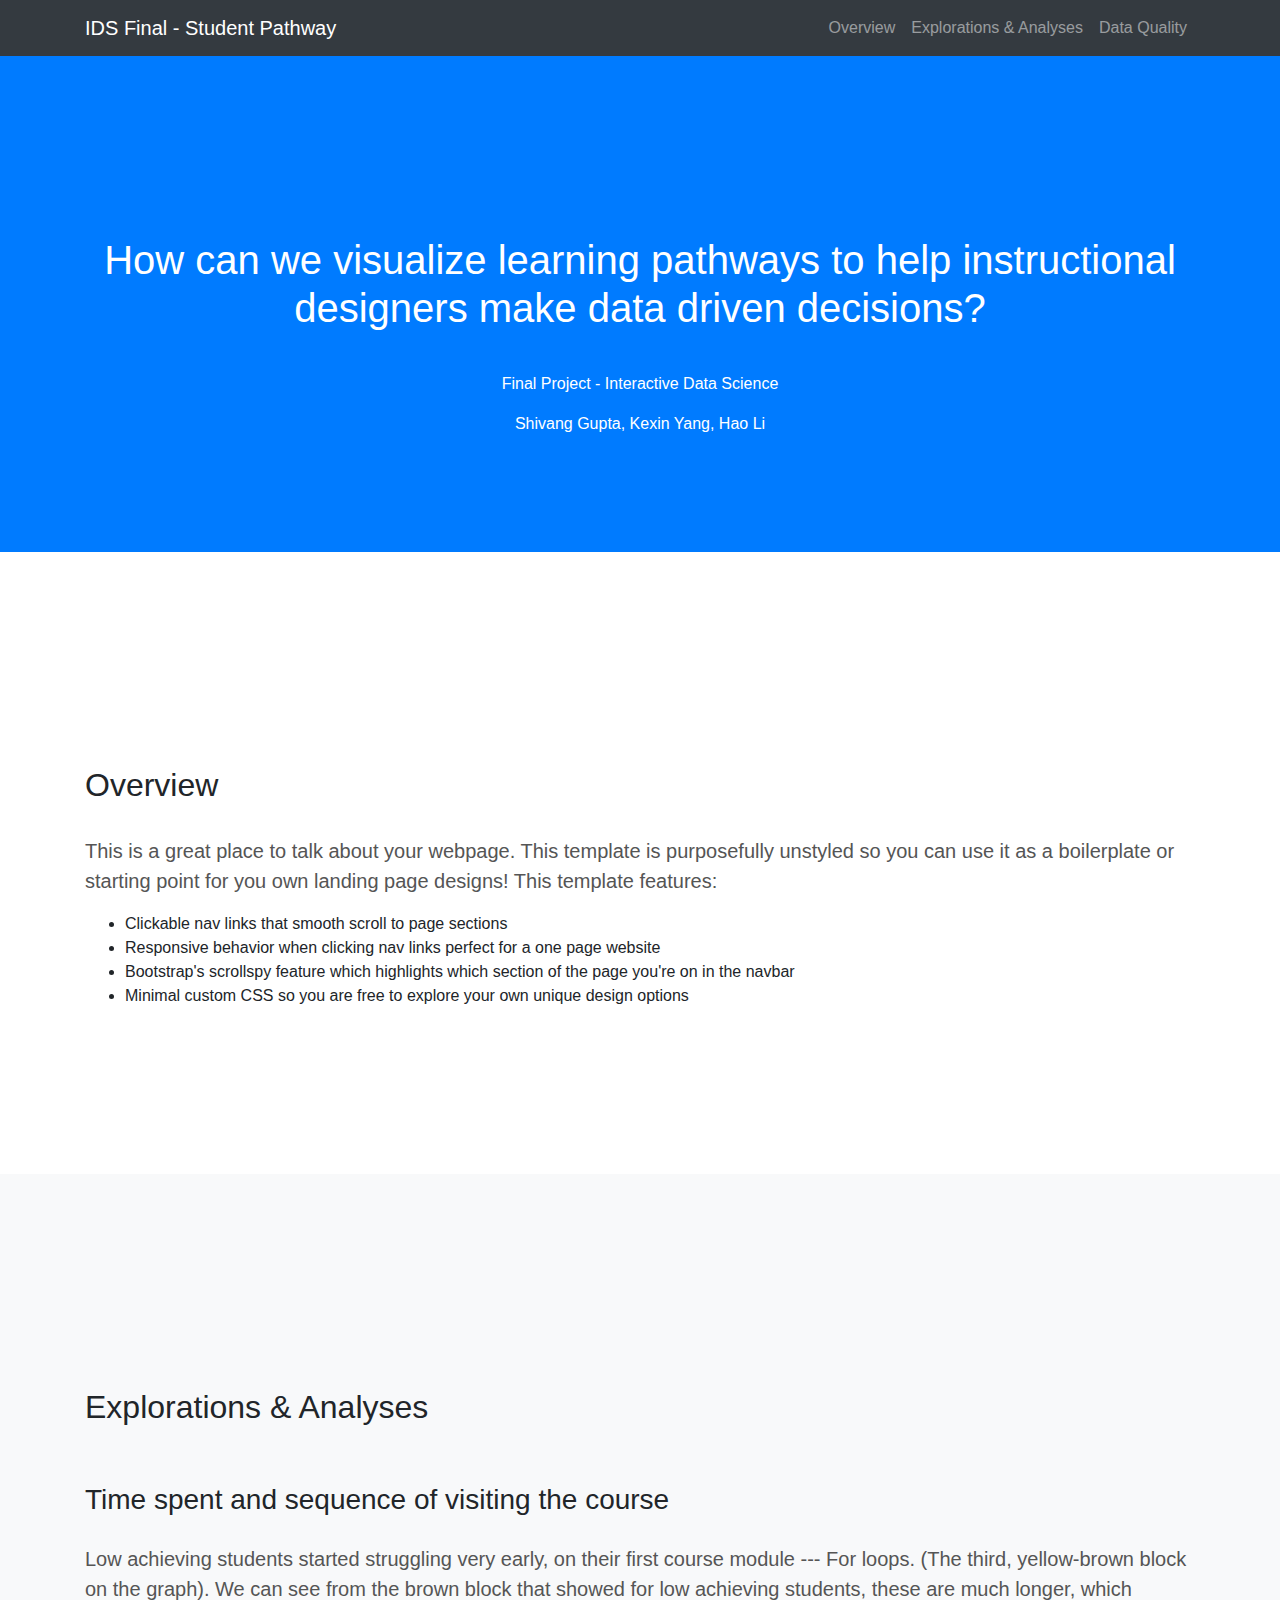
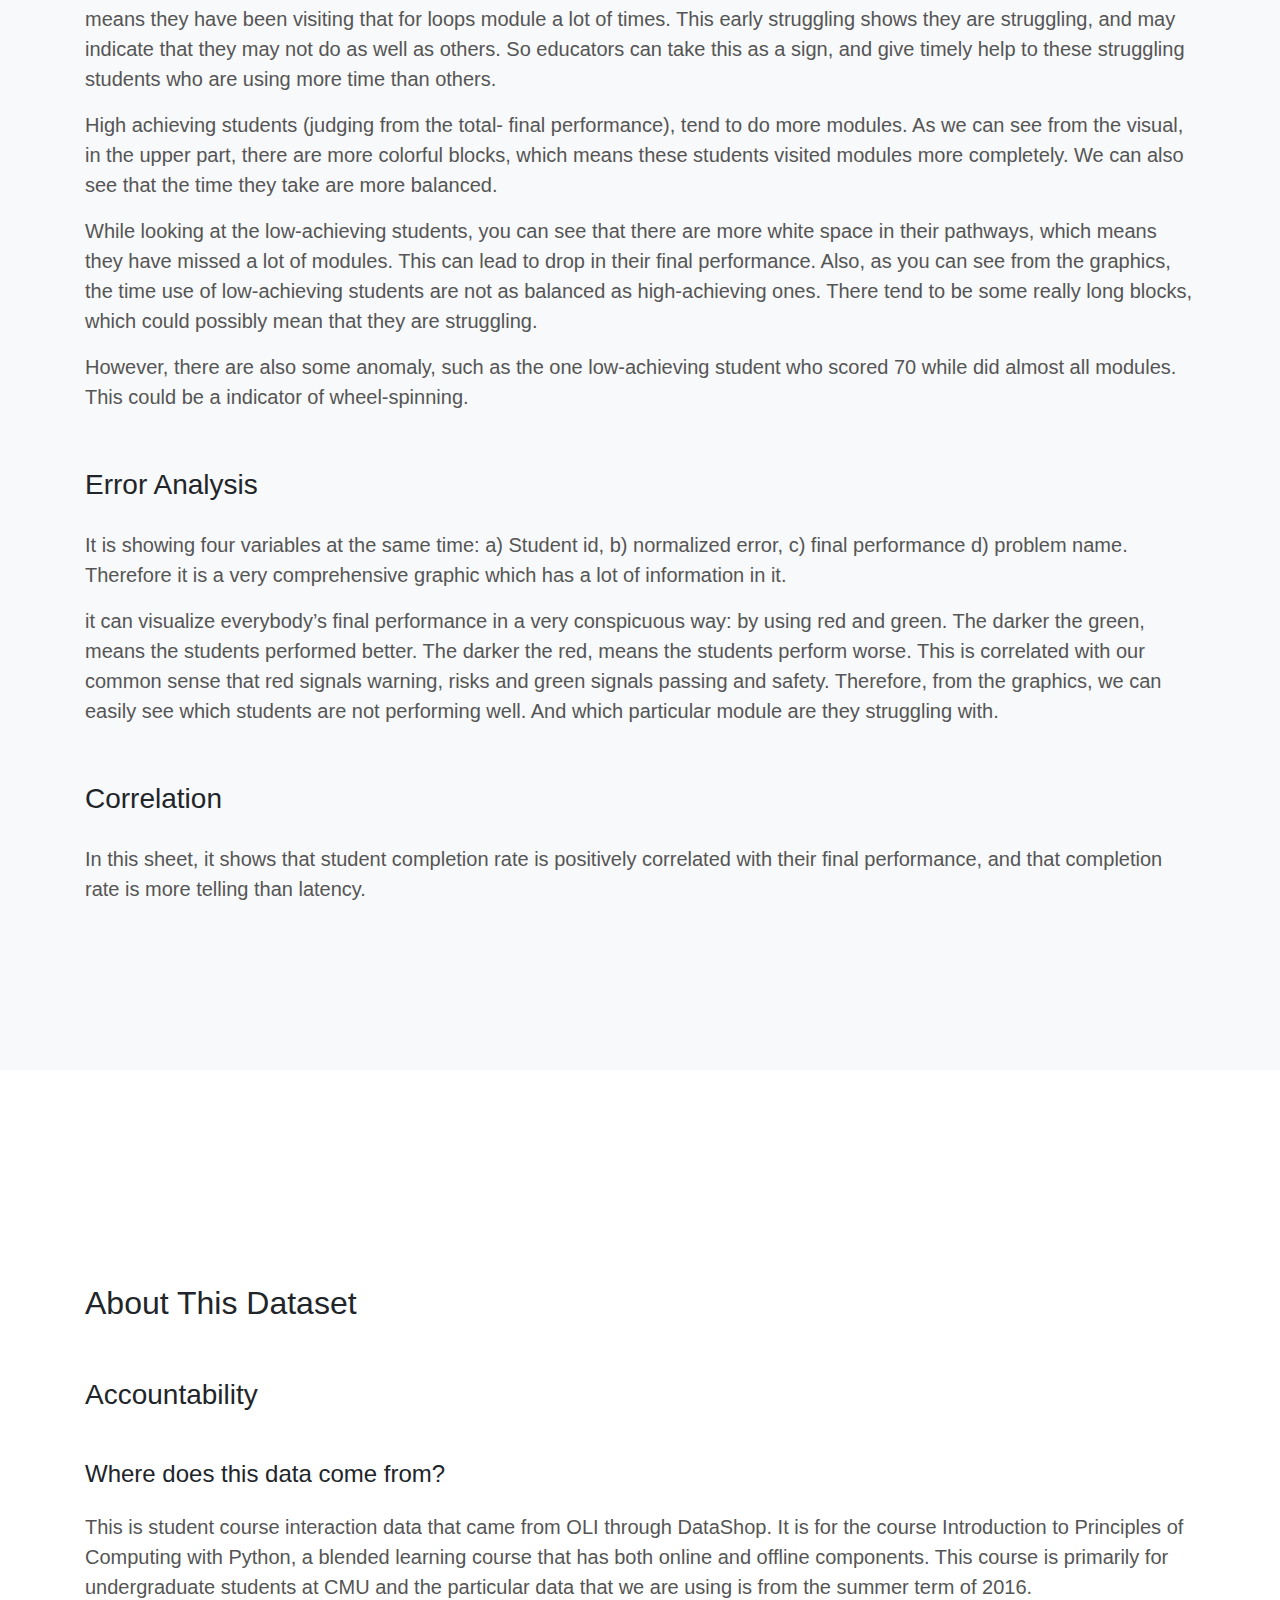
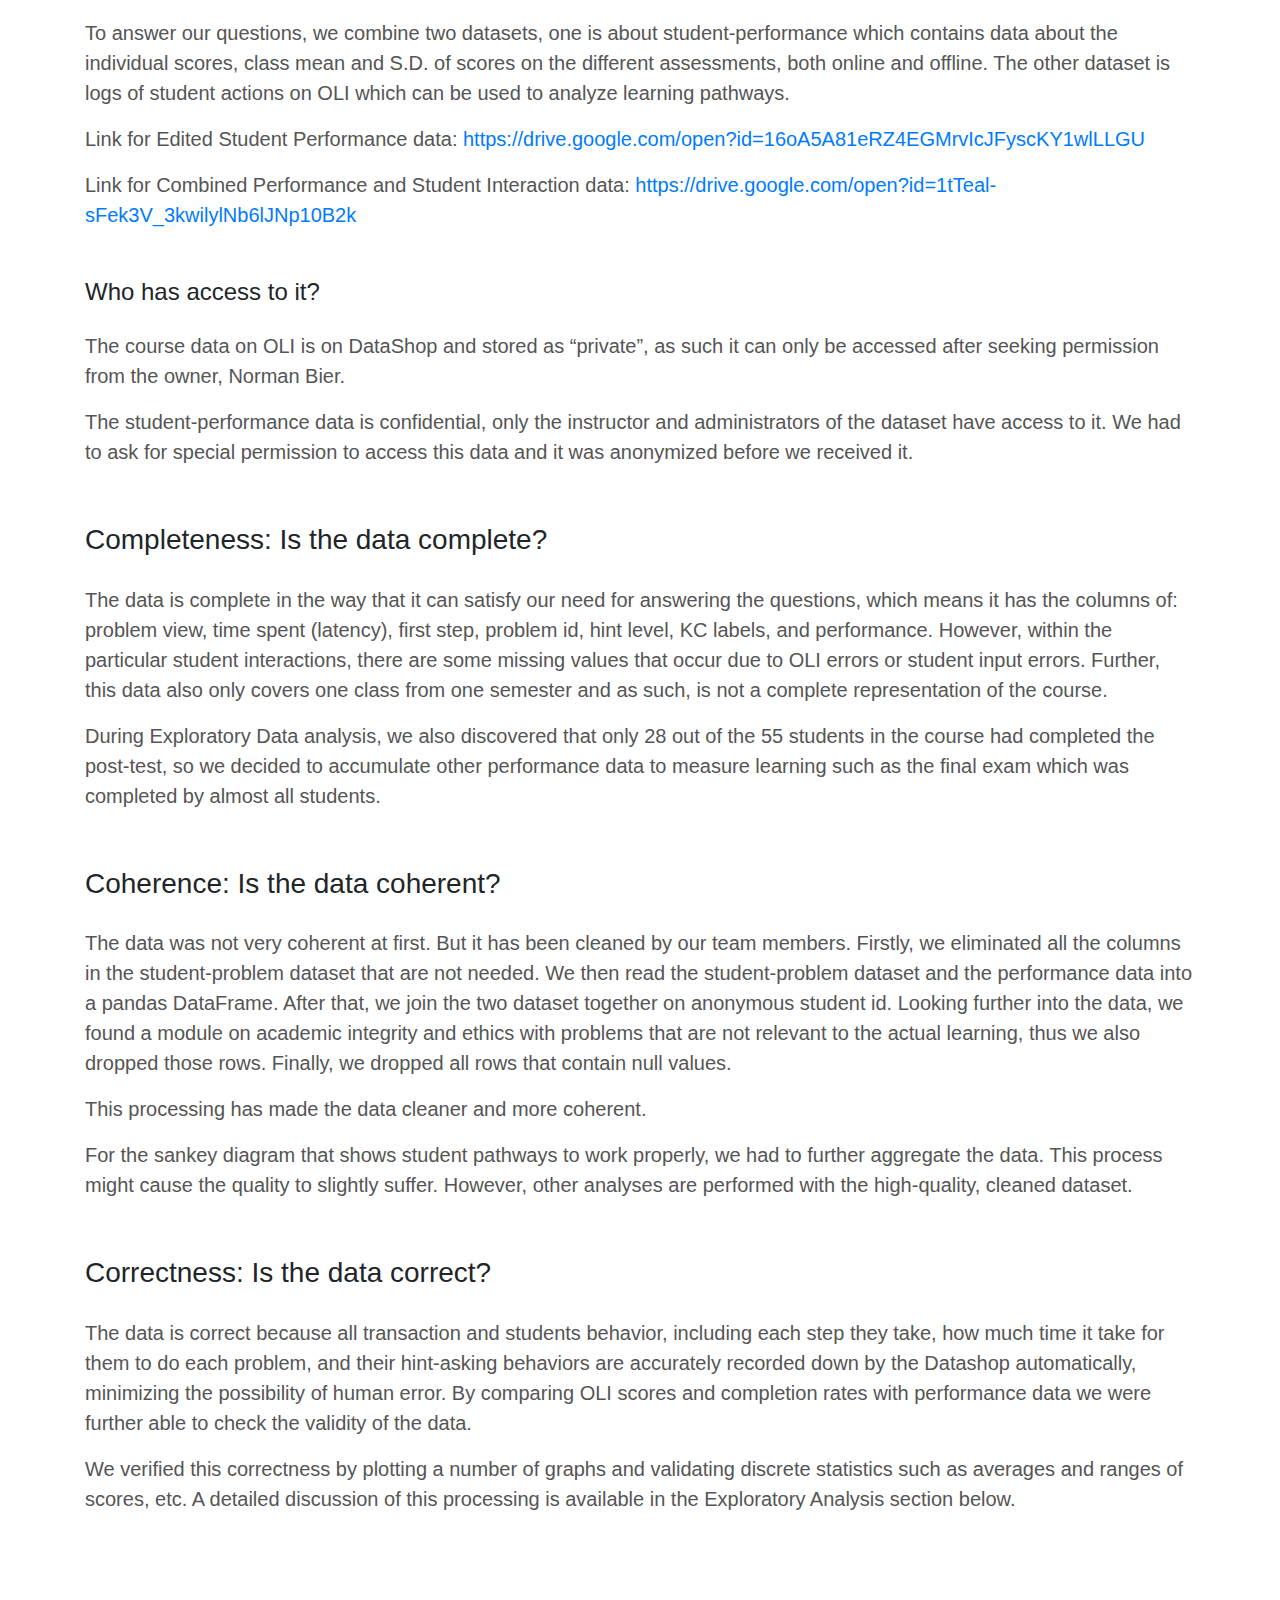
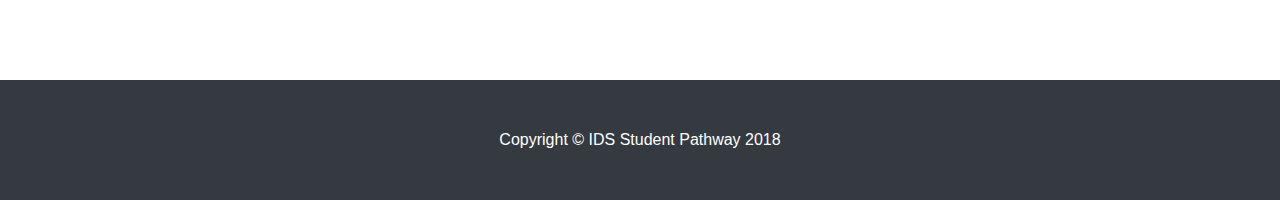
==== index.html @ d95701fb "modified style" ====
<!DOCTYPE html>
<html lang="en">

  <head>

    <meta charset="utf-8">
    <meta name="viewport" content="width=device-width, initial-scale=1, shrink-to-fit=no">
    <meta name="description" content="">
    <meta name="author" content="">

    <title>Student Pathway</title>

    <!-- Bootstrap core CSS -->
    <link href="vendor/bootstrap/css/bootstrap.min.css" rel="stylesheet">

    <!-- Custom styles for this template -->
    <link href="css/scrolling-nav.css" rel="stylesheet">

  </head>

  <body id="page-top">

    <!-- Navigation -->
    <nav class="navbar navbar-expand-lg navbar-dark bg-dark fixed-top" id="mainNav">
      <div class="container">
        <a class="navbar-brand js-scroll-trigger" href="#page-top">IDS Final - Student Pathway</a>
        <button class="navbar-toggler" type="button" data-toggle="collapse" data-target="#navbarResponsive" aria-controls="navbarResponsive" aria-expanded="false" aria-label="Toggle navigation">
          <span class="navbar-toggler-icon"></span>
        </button>
        <div class="collapse navbar-collapse" id="navbarResponsive">
          <ul class="navbar-nav ml-auto">
            <li class="nav-item">
              <a class="nav-link js-scroll-trigger" href="#overview">Overview</a>
            </li>
            <li class="nav-item">
              <a class="nav-link js-scroll-trigger" href="#questions">Explorations & Analyses</a>
            </li>
            <li class="nav-item">
              <a class="nav-link js-scroll-trigger" href="#quality">Data Quality</a>
            </li>
          </ul>
        </div>
      </div>
    </nav>

    <header class="bg-primary text-white">
      <div class="container text-center">
        <h1>How can we visualize learning pathways to help instructional designers make data driven decisions?</h1>
        <p class="">Final Project - Interactive Data Science</p>
        <p class="">Shivang Gupta,  Kexin Yang,  Hao Li</p>
      </div>
    </header>

    <section id="overview">
      <div class="container">
        <div class="row">
          <div class="col-lg-12 mx-auto">
            <h2>Overview</h2>
            <p class="lead">This is a great place to talk about your webpage. This template is purposefully unstyled so you can use it as a boilerplate or starting point for you own landing page designs! This template features:</p>
            <ul>
              <li>Clickable nav links that smooth scroll to page sections</li>
              <li>Responsive behavior when clicking nav links perfect for a one page website</li>
              <li>Bootstrap's scrollspy feature which highlights which section of the page you're on in the navbar</li>
              <li>Minimal custom CSS so you are free to explore your own unique design options</li>
            </ul>
          </div>
        </div>
      </div>
    </section>

    <section id="questions" class="bg-light">
      <div class="container">
        <div class="row">
          <div class="col-lg-12 mx-auto">
            <h2>Explorations & Analyses</h2>
            <p class="lead"></p>
            <h3>Time spent and sequence of visiting the course</h3>
            <div class='tableauPlaceholder' id='viz1544075186198' style='position: relative'><noscript><a href='#'><img alt=' ' src='https:&#47;&#47;public.tableau.com&#47;static&#47;images&#47;ID&#47;IDS-Python_1&#47;Sheet7&#47;1_rss.png' style='border: none' /></a></noscript><object class='tableauViz'  style='display:none;'><param name='host_url' value='https%3A%2F%2Fpublic.tableau.com%2F' /> <param name='embed_code_version' value='3' /> <param name='site_root' value='' /><param name='name' value='IDS-Python_1&#47;Sheet7' /><param name='tabs' value='no' /><param name='toolbar' value='yes' /><param name='static_image' value='https:&#47;&#47;public.tableau.com&#47;static&#47;images&#47;ID&#47;IDS-Python_1&#47;Sheet7&#47;1.png' /> <param name='animate_transition' value='yes' /><param name='display_static_image' value='yes' /><param name='display_spinner' value='yes' /><param name='display_overlay' value='yes' /><param name='display_count' value='yes' /><param name='filter' value='publish=yes' /></object></div>                <script type='text/javascript'>                    var divElement = document.getElementById('viz1544075186198');                    var vizElement = divElement.getElementsByTagName('object')[0];                    vizElement.style.width='100%';vizElement.style.height=(divElement.offsetWidth*0.75)+'px';                    var scriptElement = document.createElement('script');                    scriptElement.src = 'https://public.tableau.com/javascripts/api/viz_v1.js';                    vizElement.parentNode.insertBefore(scriptElement, vizElement);                </script>
            <p class="lead">Low achieving students started struggling very early, on their first course module --- For loops. (The third, yellow-brown block on the graph). We can see from the brown block that showed for low achieving students, these are much longer, which means they have been visiting that for loops module a lot of times. This early struggling shows they are struggling, and may indicate that they may not do as well as others. So educators can take this as a sign, and give timely help to these struggling students who are using more time than others.</p>
            <p class="lead">High achieving students (judging from the total- final performance), tend to do more modules. As we can see from the visual, in the upper part, there are more colorful blocks, which means these students visited modules more completely. We can also see that the time they take are more balanced.</p>
            <p class="lead">While looking at the low-achieving students, you can see that there are more white space in their pathways, which means they have missed a lot of modules. This can lead to drop in their final performance. Also, as you can see from the graphics, the time use of low-achieving students are not as balanced as high-achieving ones. There tend to be some really long blocks, which could possibly mean that they are struggling.</p>
            <p class="lead">However, there are also some anomaly, such as the one low-achieving student who scored 70 while did almost all modules. This could be a indicator of wheel-spinning.</p>

            <h3>Error Analysis</h3>
            <div class='tableauPlaceholder' id='viz1544075563572' style='position: relative'><noscript><a href='#'><img alt=' ' src='https:&#47;&#47;public.tableau.com&#47;static&#47;images&#47;ID&#47;IDS-Python_1&#47;Sheet6&#47;1_rss.png' style='border: none' /></a></noscript><object class='tableauViz'  style='display:none;'><param name='host_url' value='https%3A%2F%2Fpublic.tableau.com%2F' /> <param name='embed_code_version' value='3' /> <param name='site_root' value='' /><param name='name' value='IDS-Python_1&#47;Sheet6' /><param name='tabs' value='no' /><param name='toolbar' value='yes' /><param name='static_image' value='https:&#47;&#47;public.tableau.com&#47;static&#47;images&#47;ID&#47;IDS-Python_1&#47;Sheet6&#47;1.png' /> <param name='animate_transition' value='yes' /><param name='display_static_image' value='yes' /><param name='display_spinner' value='yes' /><param name='display_overlay' value='yes' /><param name='display_count' value='yes' /></object></div>                <script type='text/javascript'>                    var divElement = document.getElementById('viz1544075563572');                    var vizElement = divElement.getElementsByTagName('object')[0];                    vizElement.style.width='100%';vizElement.style.height=(divElement.offsetWidth*0.75)+'px';                    var scriptElement = document.createElement('script');                    scriptElement.src = 'https://public.tableau.com/javascripts/api/viz_v1.js';                    vizElement.parentNode.insertBefore(scriptElement, vizElement);                </script>
            
            <p class="lead">It is showing four variables at the same time: a) Student id, b) normalized error, c) final performance  d) problem name. Therefore it is a very comprehensive graphic which has a lot of information in it.</p>
            <p class="lead">it can visualize everybody’s final performance in a very conspicuous way: by using red and green. The darker the green, means the students performed better. The darker the red, means the students perform worse. This is correlated with our common sense that red signals warning, risks and green signals passing and safety. Therefore, from the graphics, we can easily see which students are not performing well. And which particular module are they struggling with.</p>

            <h3>Correlation</h3>
            <div class='tableauPlaceholder' id='viz1544075754280' style='position: relative'><noscript><a href='#'><img alt=' ' src='https:&#47;&#47;public.tableau.com&#47;static&#47;images&#47;ID&#47;IDS-Python_1&#47;Sheet12&#47;1_rss.png' style='border: none' /></a></noscript><object class='tableauViz'  style='display:none;'><param name='host_url' value='https%3A%2F%2Fpublic.tableau.com%2F' /> <param name='embed_code_version' value='3' /> <param name='site_root' value='' /><param name='name' value='IDS-Python_1&#47;Sheet12' /><param name='tabs' value='no' /><param name='toolbar' value='yes' /><param name='static_image' value='https:&#47;&#47;public.tableau.com&#47;static&#47;images&#47;ID&#47;IDS-Python_1&#47;Sheet12&#47;1.png' /> <param name='animate_transition' value='yes' /><param name='display_static_image' value='yes' /><param name='display_spinner' value='yes' /><param name='display_overlay' value='yes' /><param name='display_count' value='yes' /></object></div>                <script type='text/javascript'>                    var divElement = document.getElementById('viz1544075754280');                    var vizElement = divElement.getElementsByTagName('object')[0];                    vizElement.style.width='100%';vizElement.style.height=(divElement.offsetWidth*0.75)+'px';                    var scriptElement = document.createElement('script');                    scriptElement.src = 'https://public.tableau.com/javascripts/api/viz_v1.js';                    vizElement.parentNode.insertBefore(scriptElement, vizElement);                </script>

            <p class="lead">In this sheet, it shows that student completion rate is positively correlated with their final performance, and that completion rate is more telling than latency.</p>

          </div>
        </div>
      </div>
    </section>

    <section id="quality">
      <div class="container">
        <div class="row">
          <div class="col-lg-12 mx-auto">
            <h2>About This Dataset</h2>
              <h3>Accountability</h3>
                <h4>Where does this data come from?</h4>
                <p class="lead">This is student course interaction data that came from OLI through DataShop. It is for the course Introduction to Principles of Computing with Python, a blended learning course that has both online and offline components. This course is primarily for undergraduate students at CMU and the particular data that we are using is from the summer term of 2016.</p>
                <p class="lead">To answer our questions, we combine two datasets, one is about student-performance which contains data about the individual scores, class mean and S.D. of scores on the different assessments, both online and offline. The other dataset is logs of student actions on OLI which can be used to analyze learning pathways.</p>
                <p class="lead">Link for Edited Student Performance data: <a href=" https://drive.google.com/open?id=16oA5A81eRZ4EGMrvIcJFyscKY1wlLLGU " target="_blank">https://drive.google.com/open?id=16oA5A81eRZ4EGMrvIcJFyscKY1wlLLGU</a></p>
                <p class="lead">Link for Combined Performance and Student Interaction data: <a href="https://drive.google.com/open?id=1tTeal-sFek3V_3kwilylNb6lJNp10B2k " target="_blank">https://drive.google.com/open?id=1tTeal-sFek3V_3kwilylNb6lJNp10B2k</a></p>
              <h4>Who has access to it?</h4>
                <p class="lead">The course data on OLI is on DataShop and stored as “private”, as such it can only be accessed after seeking permission from the owner, Norman Bier.</p>
                <p class="lead">The student-performance data is confidential, only the instructor and administrators of the dataset have access to it. We had to ask for special permission to access this data and it was anonymized before we received it.</p>
              <h3>Completeness: Is the data complete?</h3>
                <p class="lead">The data is complete in the way that it can satisfy our need for answering the questions, which means it has the columns of: problem view, time spent (latency), first step, problem id, hint level, KC labels, and performance. However, within the particular student interactions, there are some missing values that occur due to OLI errors or student input errors. Further, this data also only covers one class from one semester and as such, is not a complete representation of the course.</p>
                <p class="lead">During Exploratory Data analysis, we also discovered that only 28 out of the 55 students in the course had completed the post-test, so we decided to accumulate other performance data to measure learning such as the final exam which was completed by almost all students.</p>
              <h3>Coherence: Is the data coherent?</h3>
                <p class="lead">The data was not very coherent at first. But it has been cleaned by our team members. Firstly, we eliminated all the columns in the student-problem dataset that are not needed. We then read the student-problem dataset and the performance data into a pandas DataFrame. After that, we join the two dataset together on anonymous student id. Looking further into the data, we found a module on academic integrity and ethics with problems that are not relevant to the actual learning, thus we also dropped those rows. Finally, we dropped all rows that contain null values.</p>
                <p class="lead">This processing has made the data cleaner and more coherent.</p>
                <p class="lead">For the sankey diagram that shows student pathways to work properly, we had to further aggregate the data. This process might cause the quality to slightly suffer. However, other analyses are performed with the high-quality, cleaned dataset.</p>
              <h3>Correctness: Is the data correct?</h3>
                <p class="lead">The data is correct because all transaction and students behavior, including each step they take, how much time it take for them to do each problem, and their hint-asking behaviors are accurately recorded down by the Datashop automatically, minimizing the possibility of human error. By comparing OLI scores and completion rates with performance data we were further able to check the validity of the data.</p>
                <p class="lead">We verified this correctness by plotting a number of graphs and validating discrete statistics such as averages and ranges of scores, etc. A detailed discussion of this processing is available in the Exploratory Analysis section below.</p>
          </div>
        </div>
      </div>
    </section>

    <!-- Footer -->
    <footer class="py-5 bg-dark">
      <div class="container">
        <p class="m-0 text-center text-white">Copyright &copy; IDS Student Pathway 2018</p>
      </div>
      <!-- /.container -->
    </footer>

    <!-- Bootstrap core JavaScript -->
    <script src="vendor/jquery/jquery.min.js"></script>
    <script src="vendor/bootstrap/js/bootstrap.bundle.min.js"></script>

    <!-- Plugin JavaScript -->
    <script src="vendor/jquery-easing/jquery.easing.min.js"></script>

    <!-- Custom JavaScript for this theme -->
    <script src="js/scrolling-nav.js"></script>

  </body>

</html>
---- css/scrolling-nav.css ----
/*!
 * Start Bootstrap - Scrolling Nav (https://startbootstrap.com/template-overviews/scrolling-nav)
 * Copyright 2013-2017 Start Bootstrap
 * Licensed under MIT (https://github.com/BlackrockDigital/startbootstrap-scrolling-nav/blob/master/LICENSE)
 */




.lead {
  color: #555555;
}

header {
  padding: 154px 0 100px;
}

h1, h2, h3, h4, h5, h6 {
  margin: 2em auto 1em;
}


.tableauPlaceholder{
  margin: 1.5em auto;
}


@media (min-width: 992px) {
  header {
    padding: 156px 0 100px;
  }
}

section {
  padding: 150px 0;
  
}
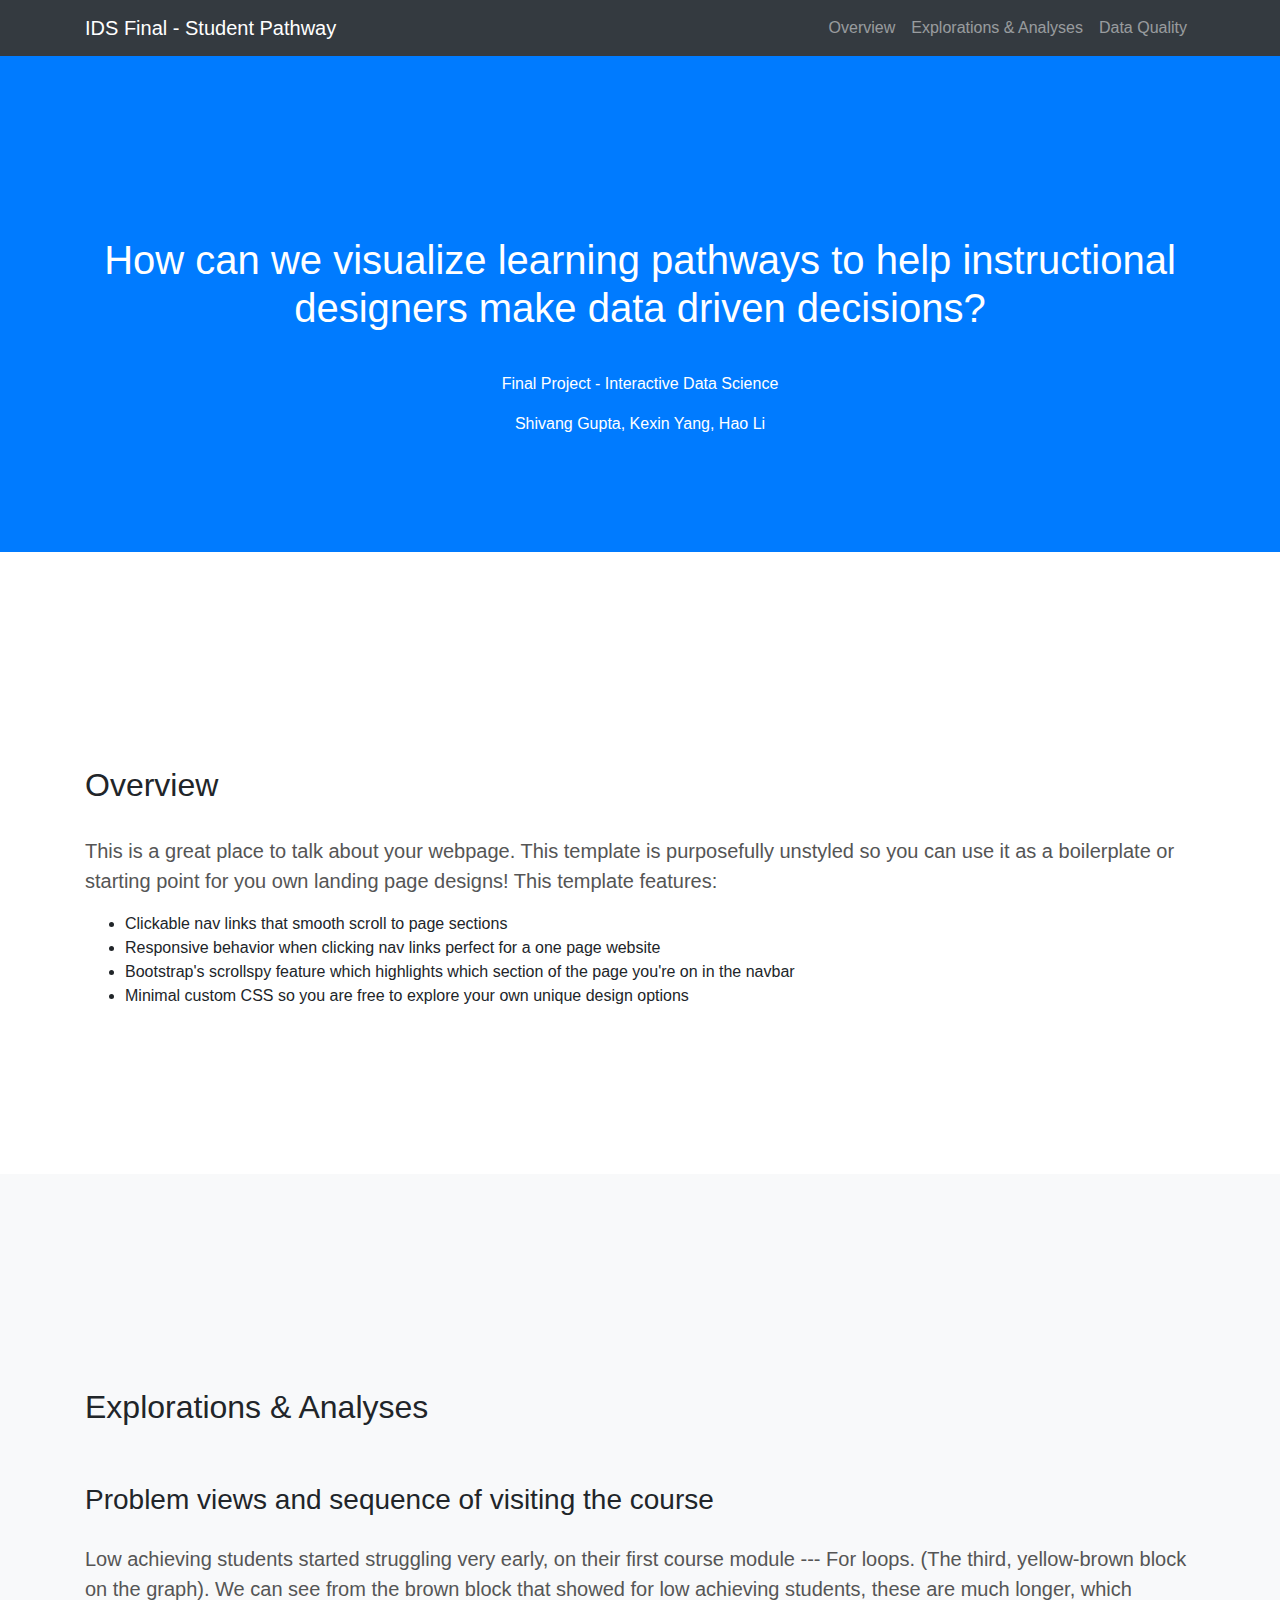
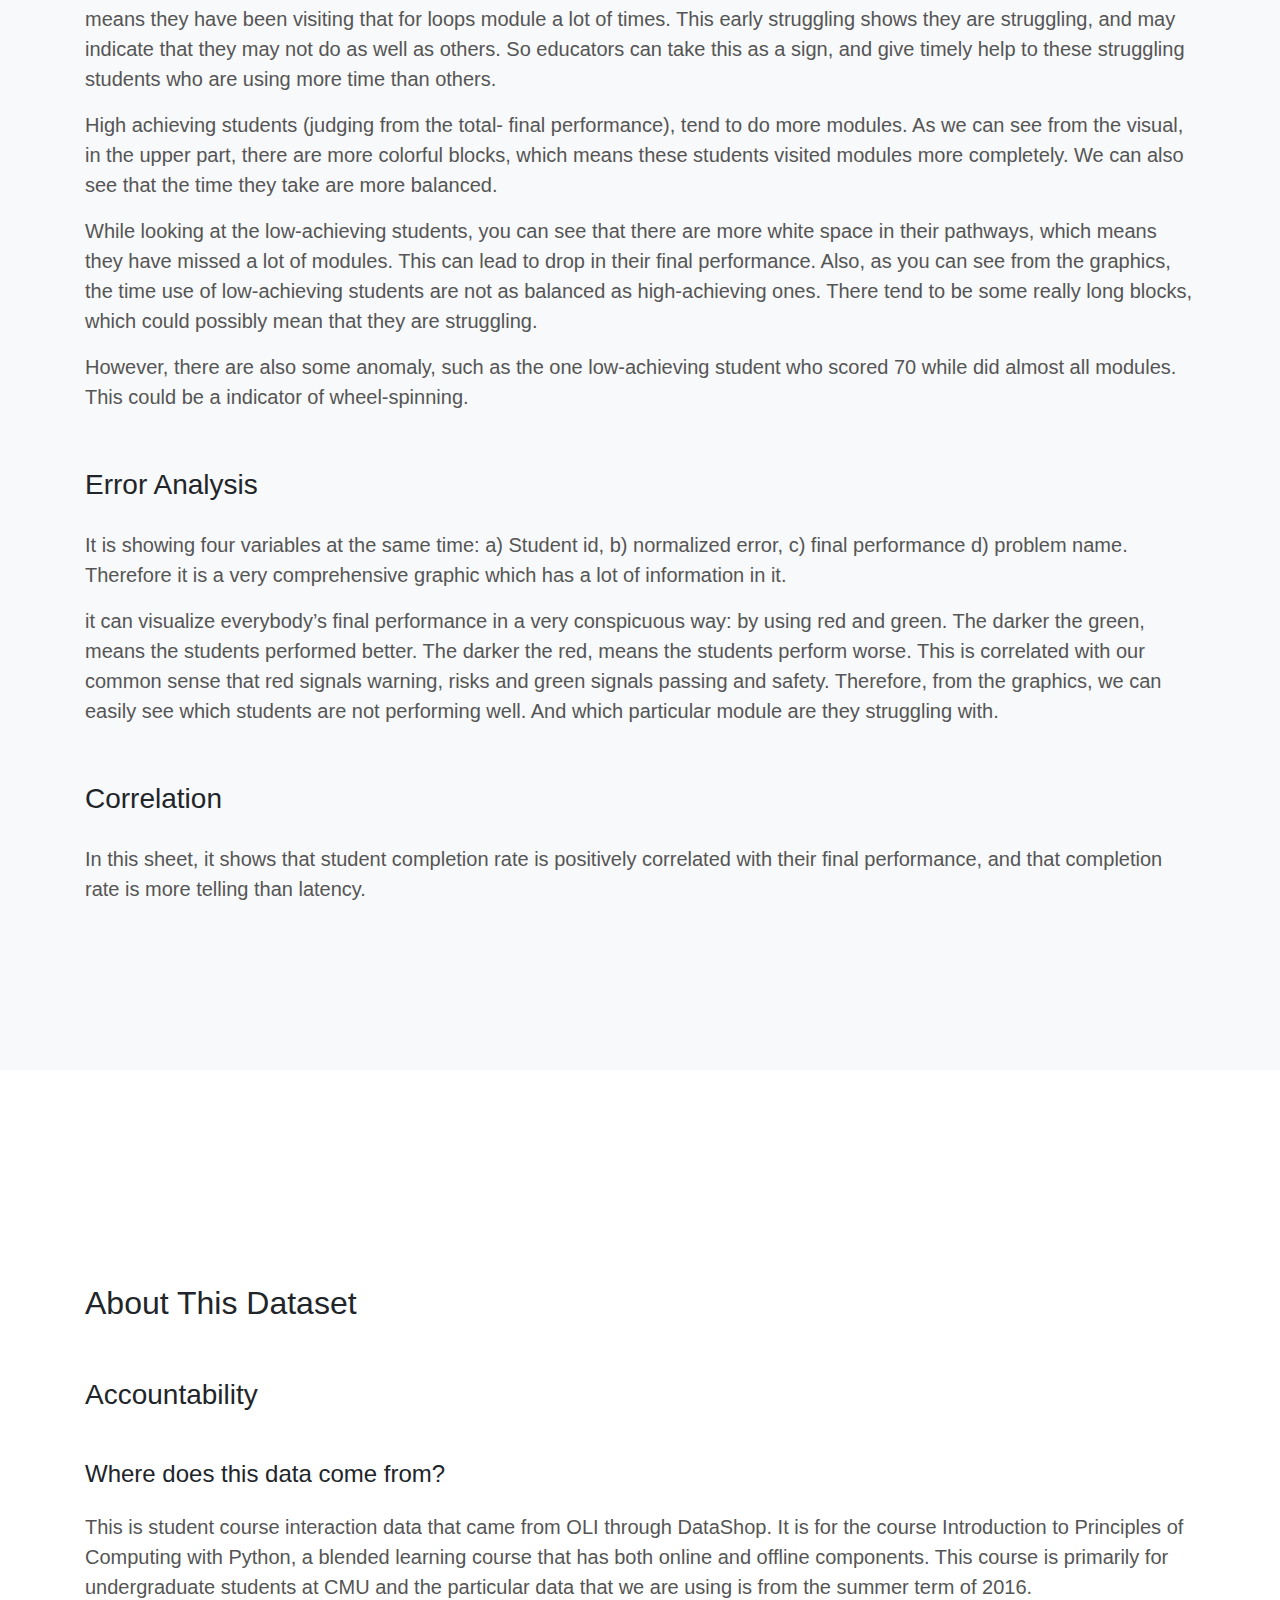
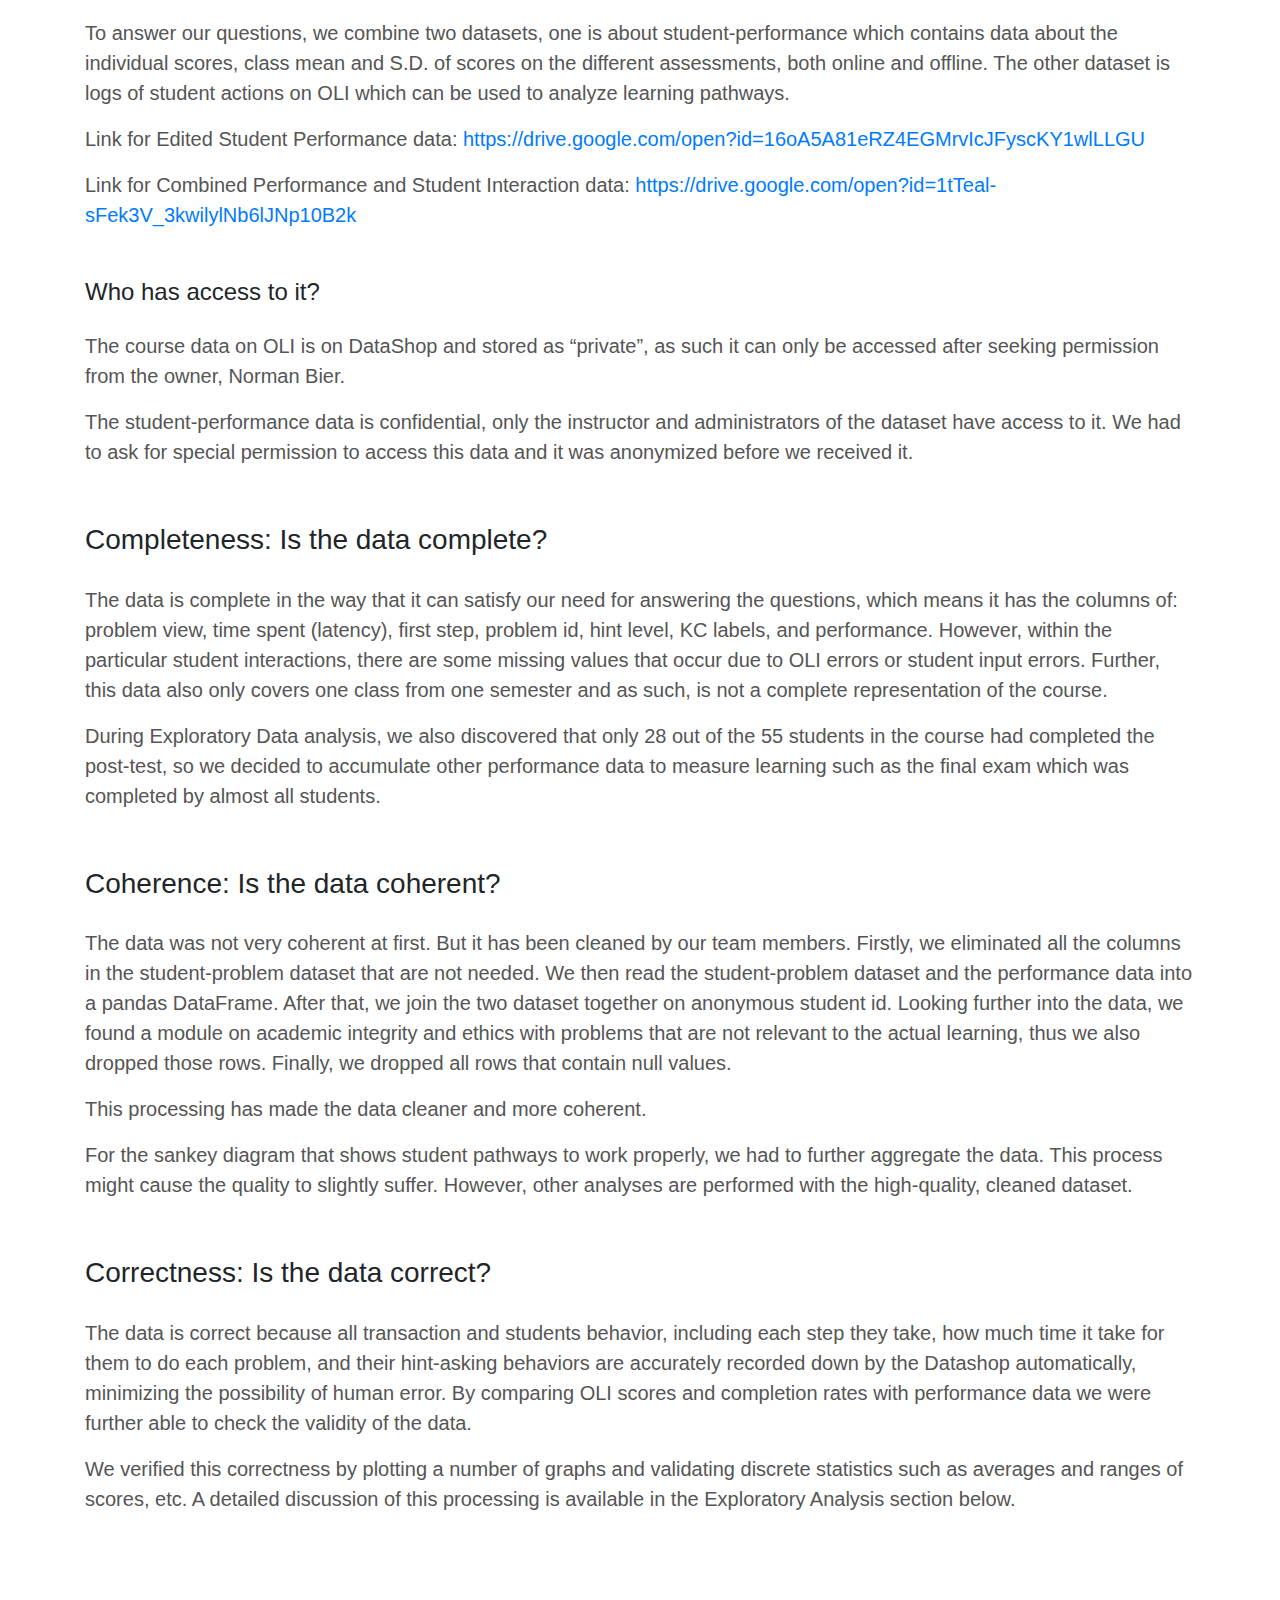
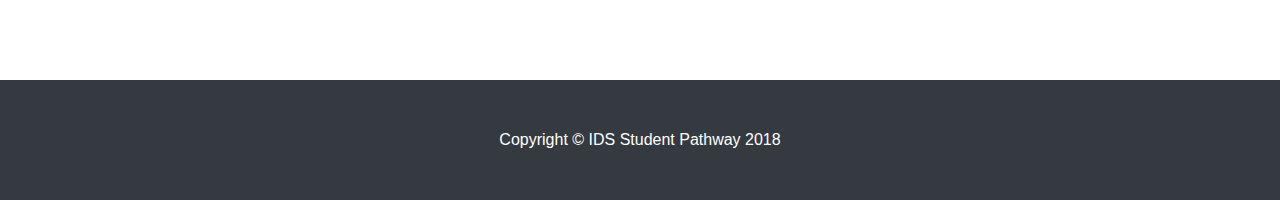
==== commit f1d24432: "changed section title" ====
--- a/index.html
+++ b/index.html
@@ -74,7 +74,7 @@
           <div class="col-lg-12 mx-auto">
             <h2>Explorations & Analyses</h2>
             <p class="lead"></p>
-            <h3>Time spent and sequence of visiting the course</h3>
+            <h3>Problem views and sequence of visiting the course</h3>
             <div class='tableauPlaceholder' id='viz1544075186198' style='position: relative'><noscript><a href='#'><img alt=' ' src='https:&#47;&#47;public.tableau.com&#47;static&#47;images&#47;ID&#47;IDS-Python_1&#47;Sheet7&#47;1_rss.png' style='border: none' /></a></noscript><object class='tableauViz'  style='display:none;'><param name='host_url' value='https%3A%2F%2Fpublic.tableau.com%2F' /> <param name='embed_code_version' value='3' /> <param name='site_root' value='' /><param name='name' value='IDS-Python_1&#47;Sheet7' /><param name='tabs' value='no' /><param name='toolbar' value='yes' /><param name='static_image' value='https:&#47;&#47;public.tableau.com&#47;static&#47;images&#47;ID&#47;IDS-Python_1&#47;Sheet7&#47;1.png' /> <param name='animate_transition' value='yes' /><param name='display_static_image' value='yes' /><param name='display_spinner' value='yes' /><param name='display_overlay' value='yes' /><param name='display_count' value='yes' /><param name='filter' value='publish=yes' /></object></div>                <script type='text/javascript'>                    var divElement = document.getElementById('viz1544075186198');                    var vizElement = divElement.getElementsByTagName('object')[0];                    vizElement.style.width='100%';vizElement.style.height=(divElement.offsetWidth*0.75)+'px';                    var scriptElement = document.createElement('script');                    scriptElement.src = 'https://public.tableau.com/javascripts/api/viz_v1.js';                    vizElement.parentNode.insertBefore(scriptElement, vizElement);                </script>
             <p class="lead">Low achieving students started struggling very early, on their first course module --- For loops. (The third, yellow-brown block on the graph). We can see from the brown block that showed for low achieving students, these are much longer, which means they have been visiting that for loops module a lot of times. This early struggling shows they are struggling, and may indicate that they may not do as well as others. So educators can take this as a sign, and give timely help to these struggling students who are using more time than others.</p>
             <p class="lead">High achieving students (judging from the total- final performance), tend to do more modules. As we can see from the visual, in the upper part, there are more colorful blocks, which means these students visited modules more completely. We can also see that the time they take are more balanced.</p>
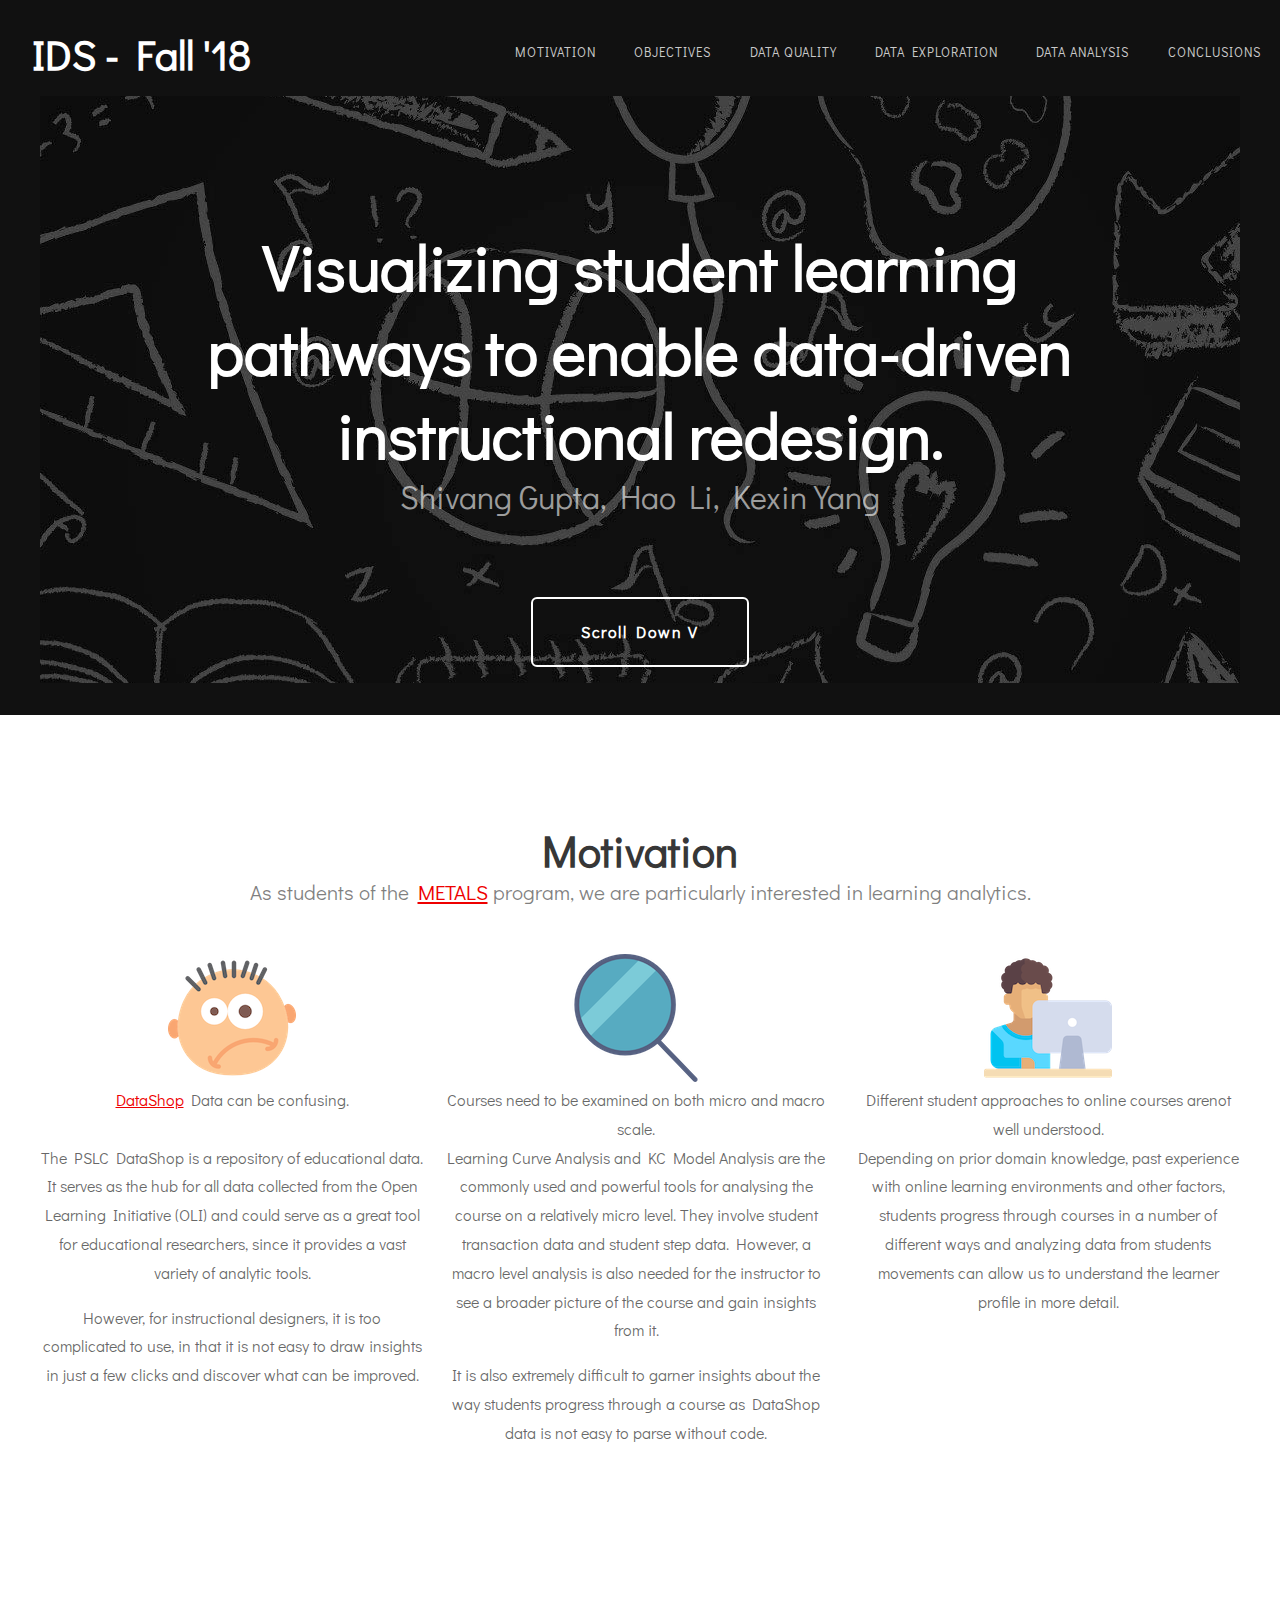
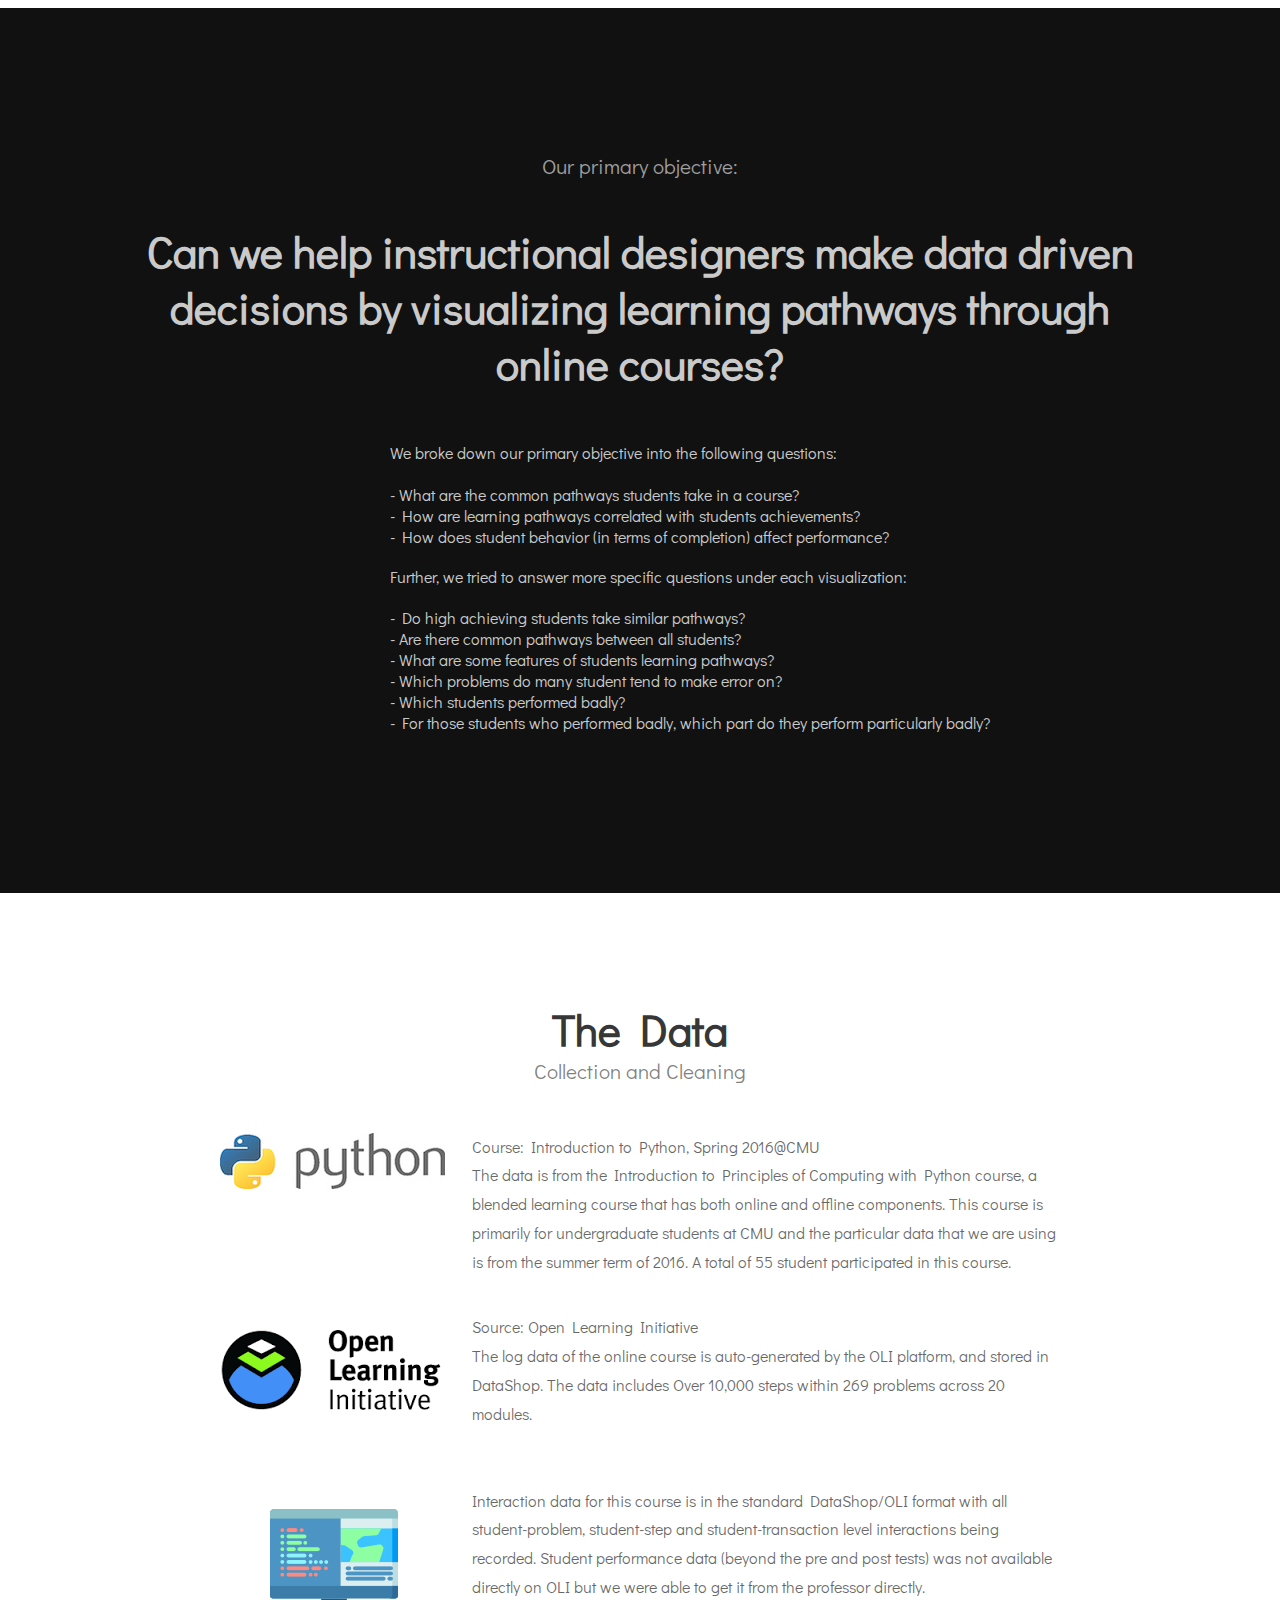
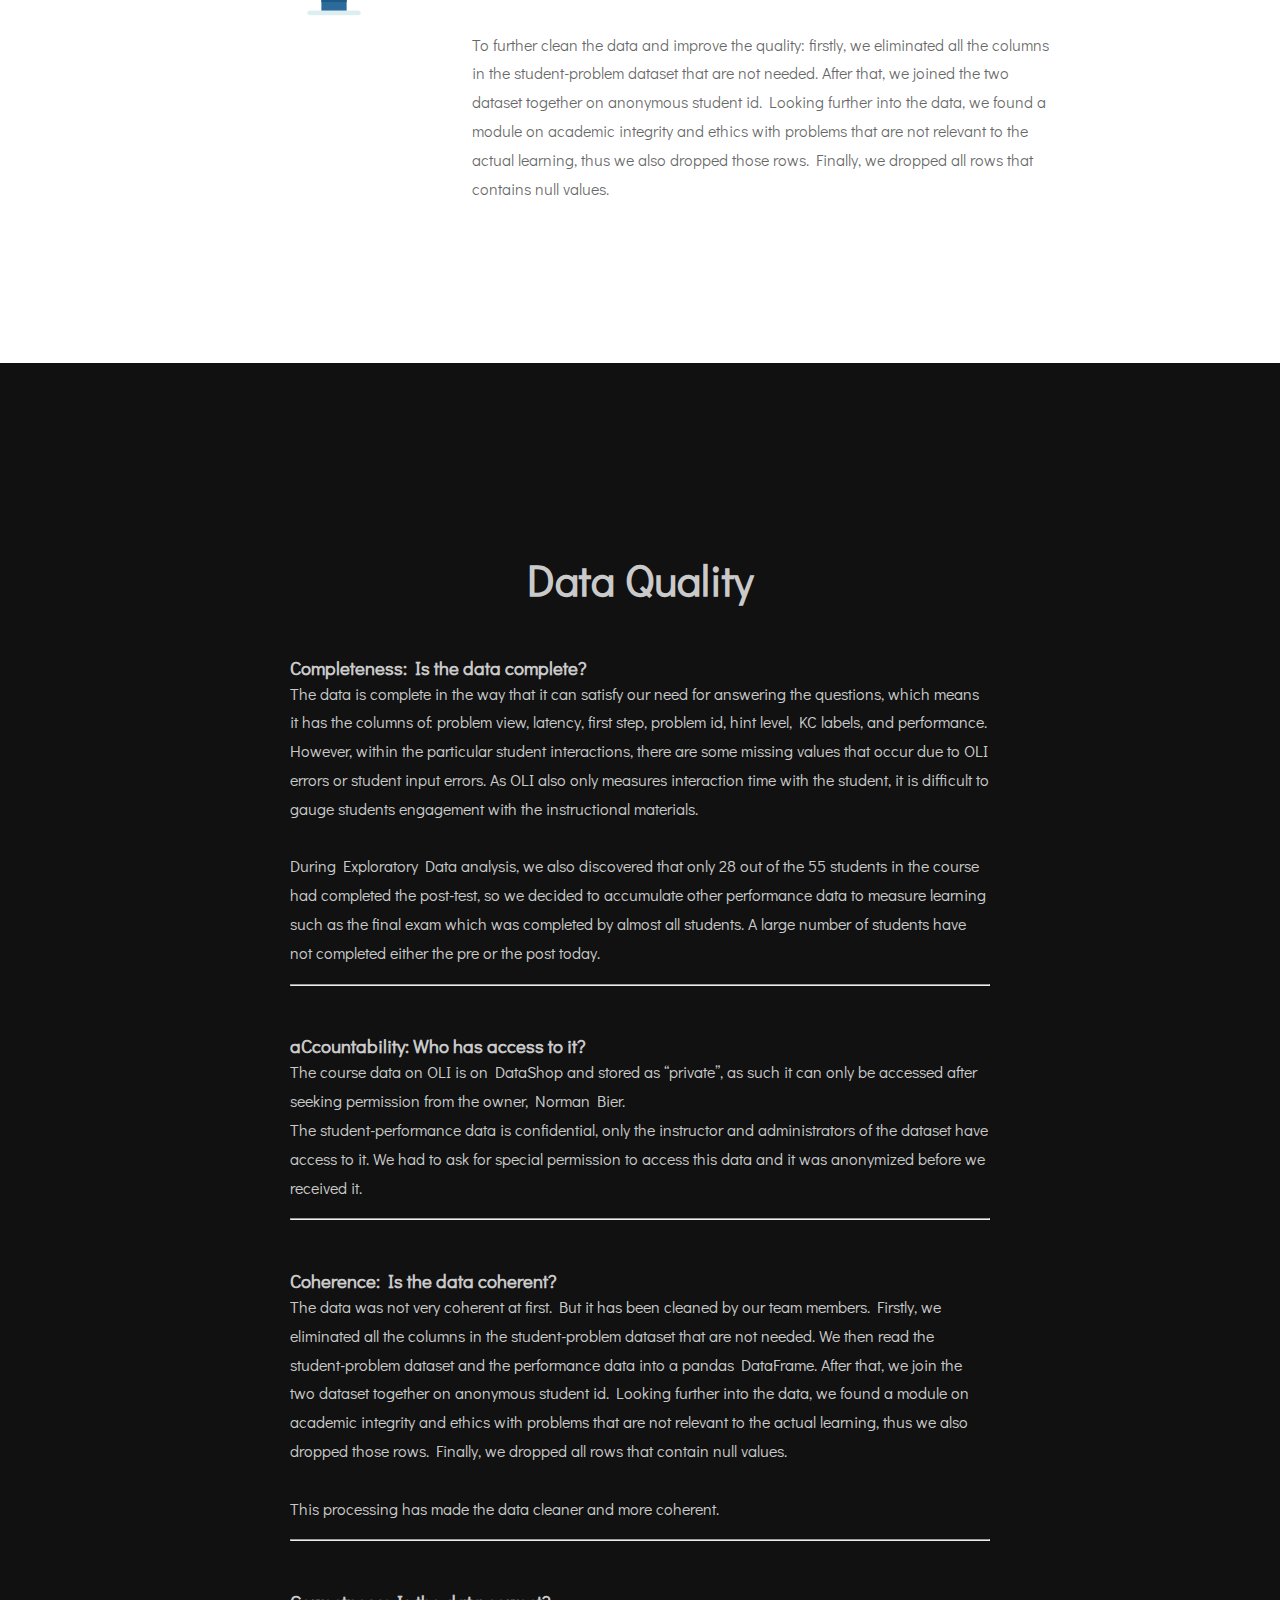
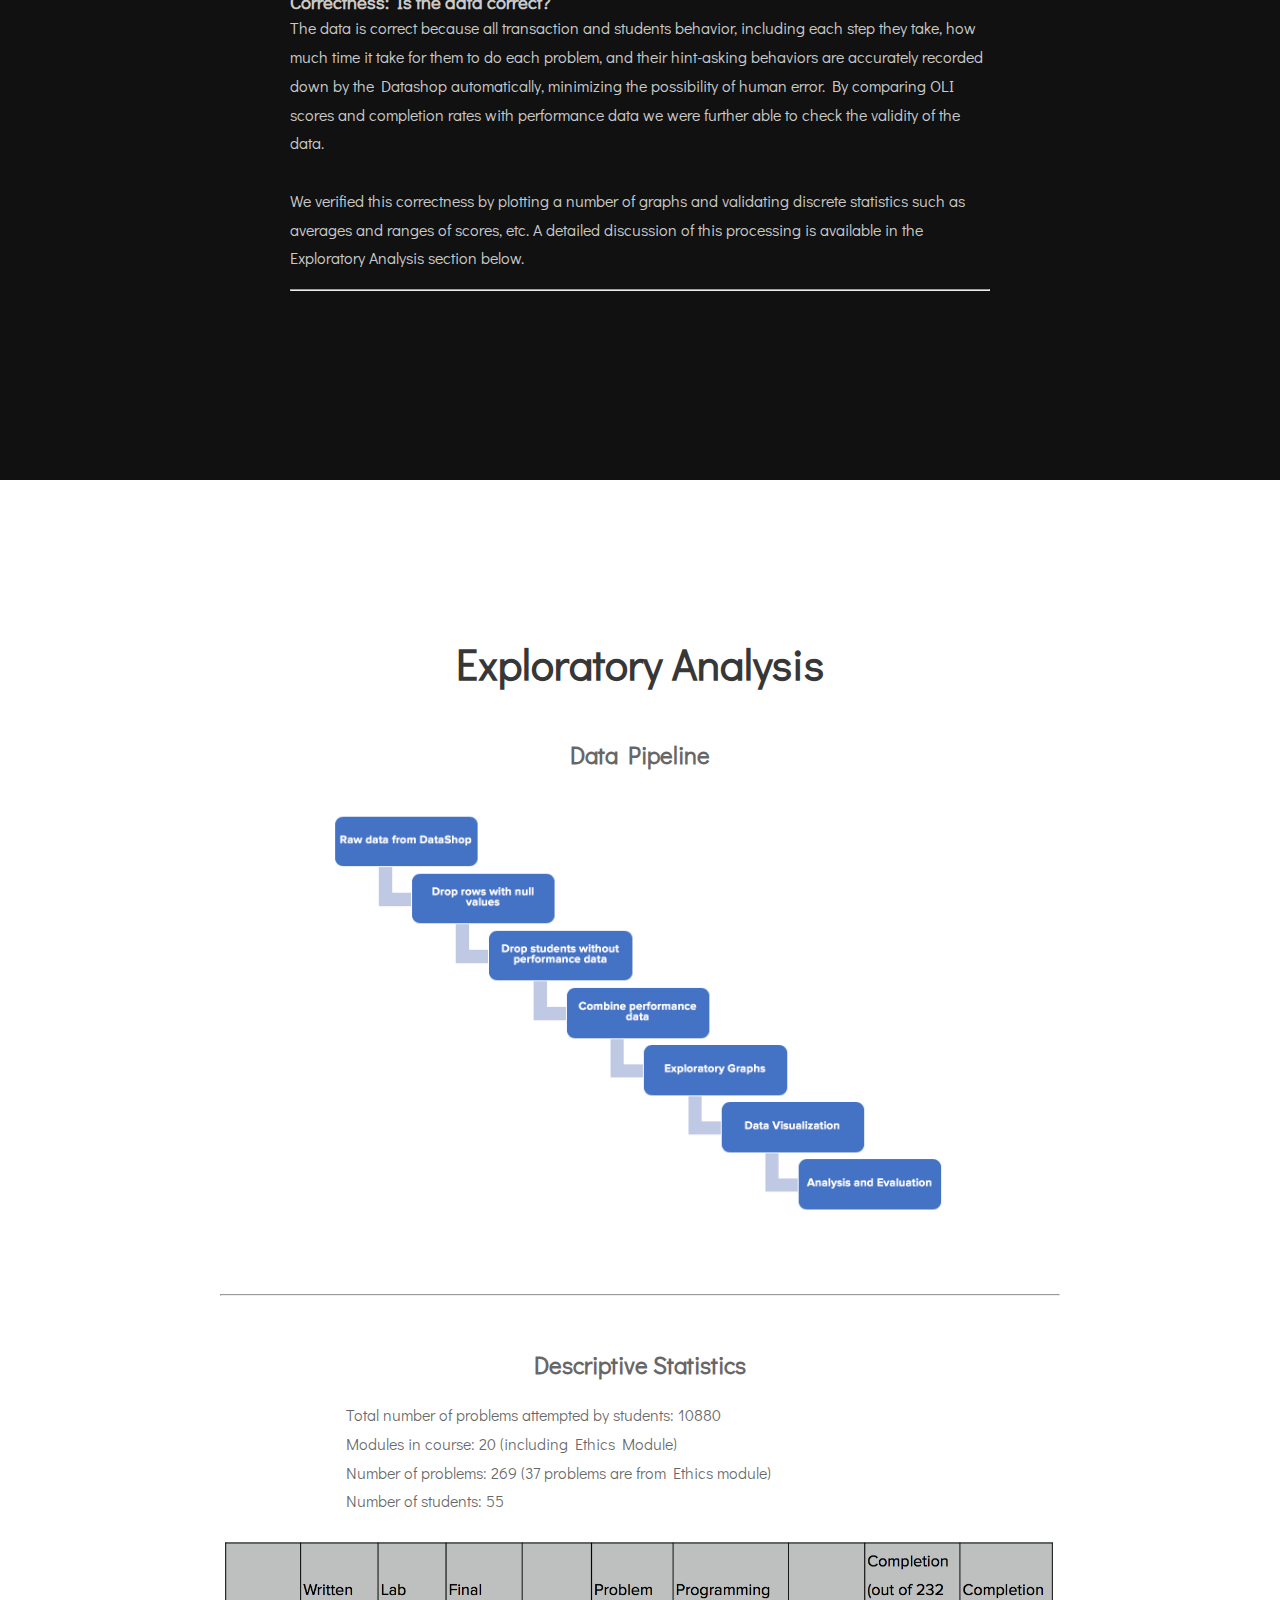
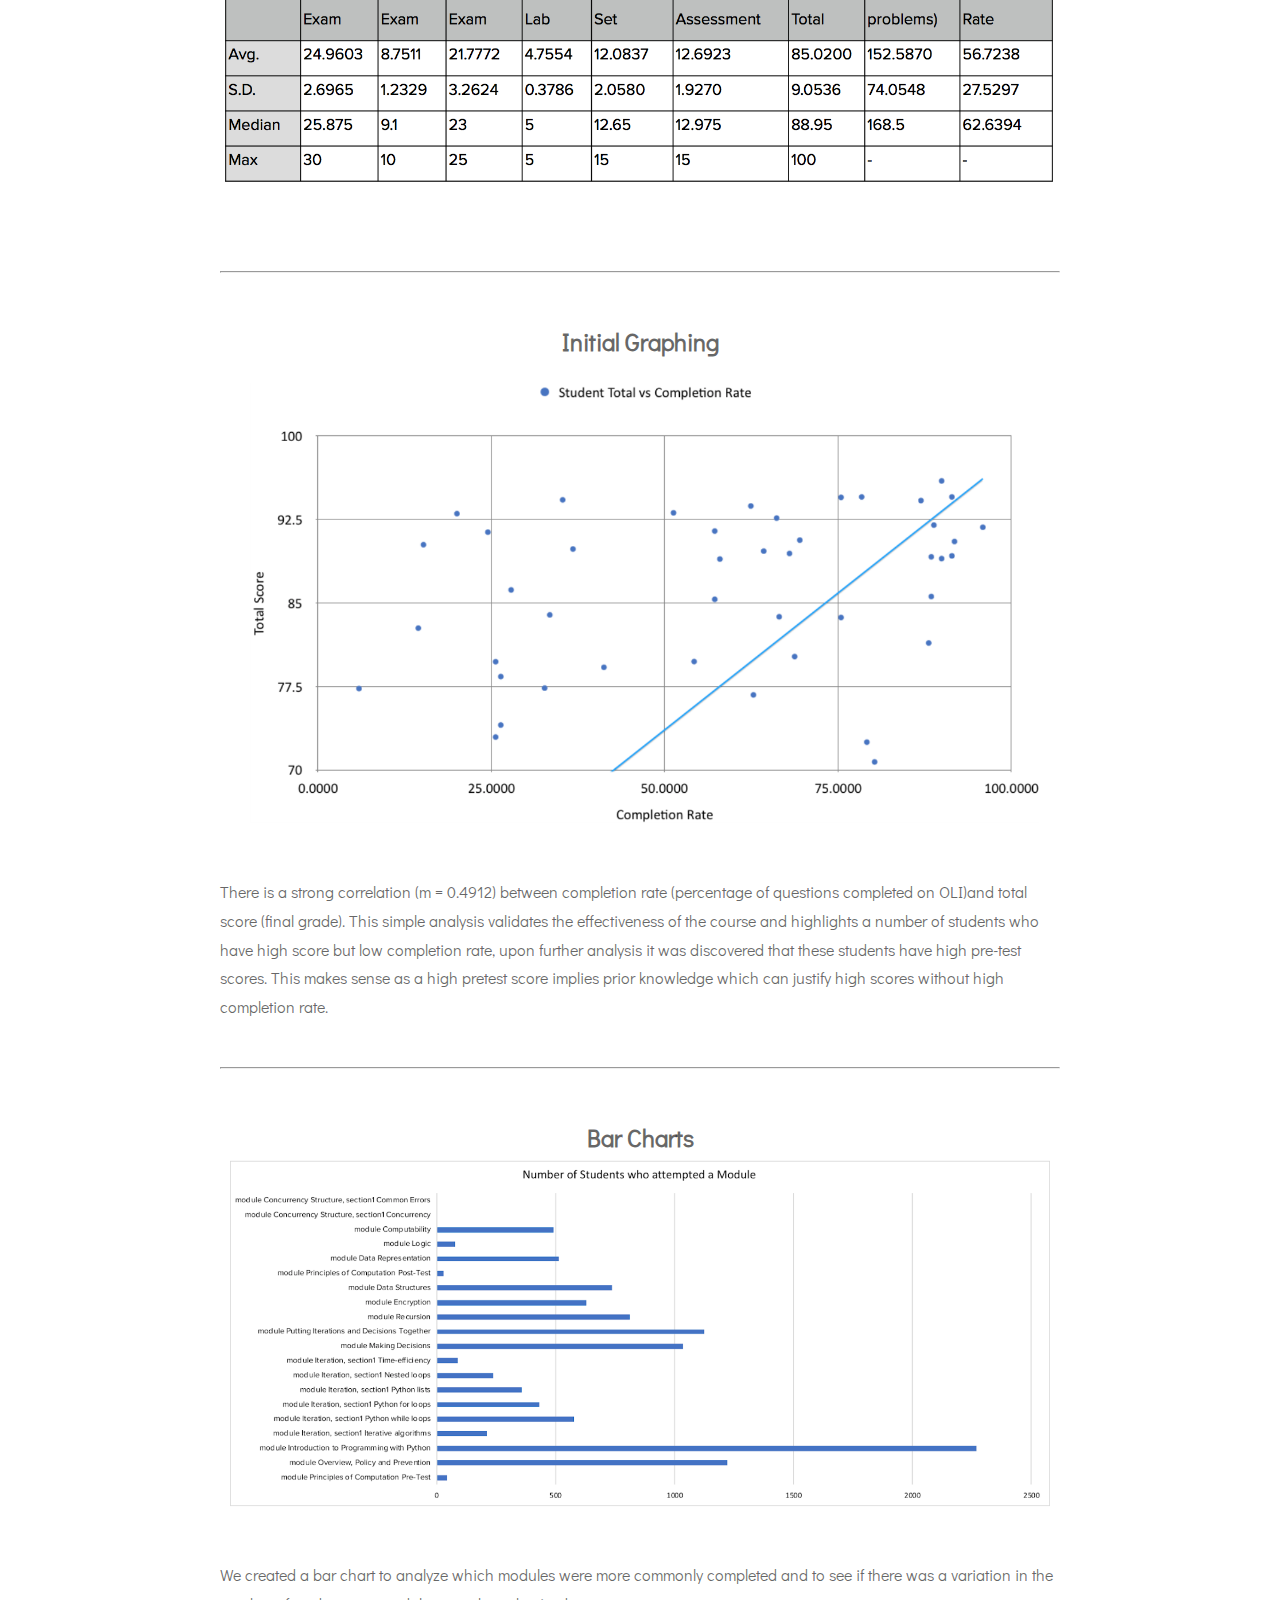
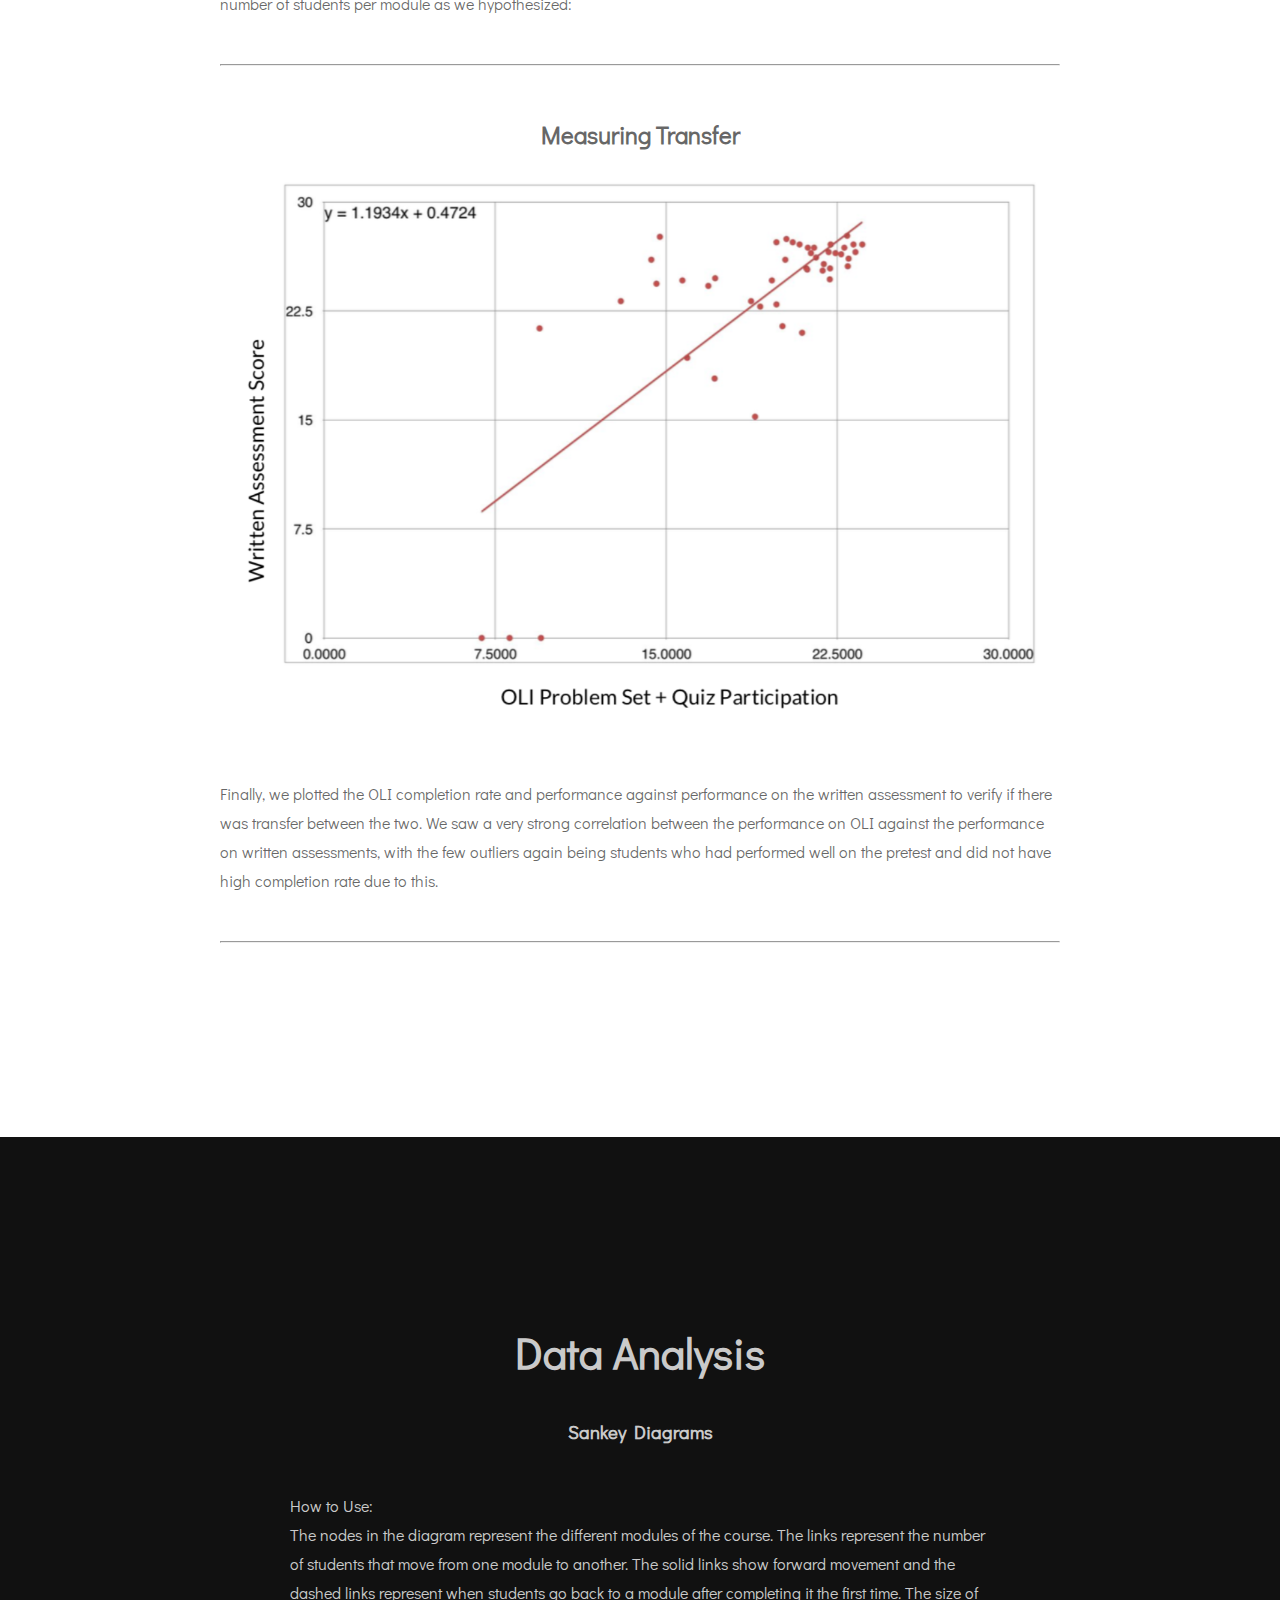
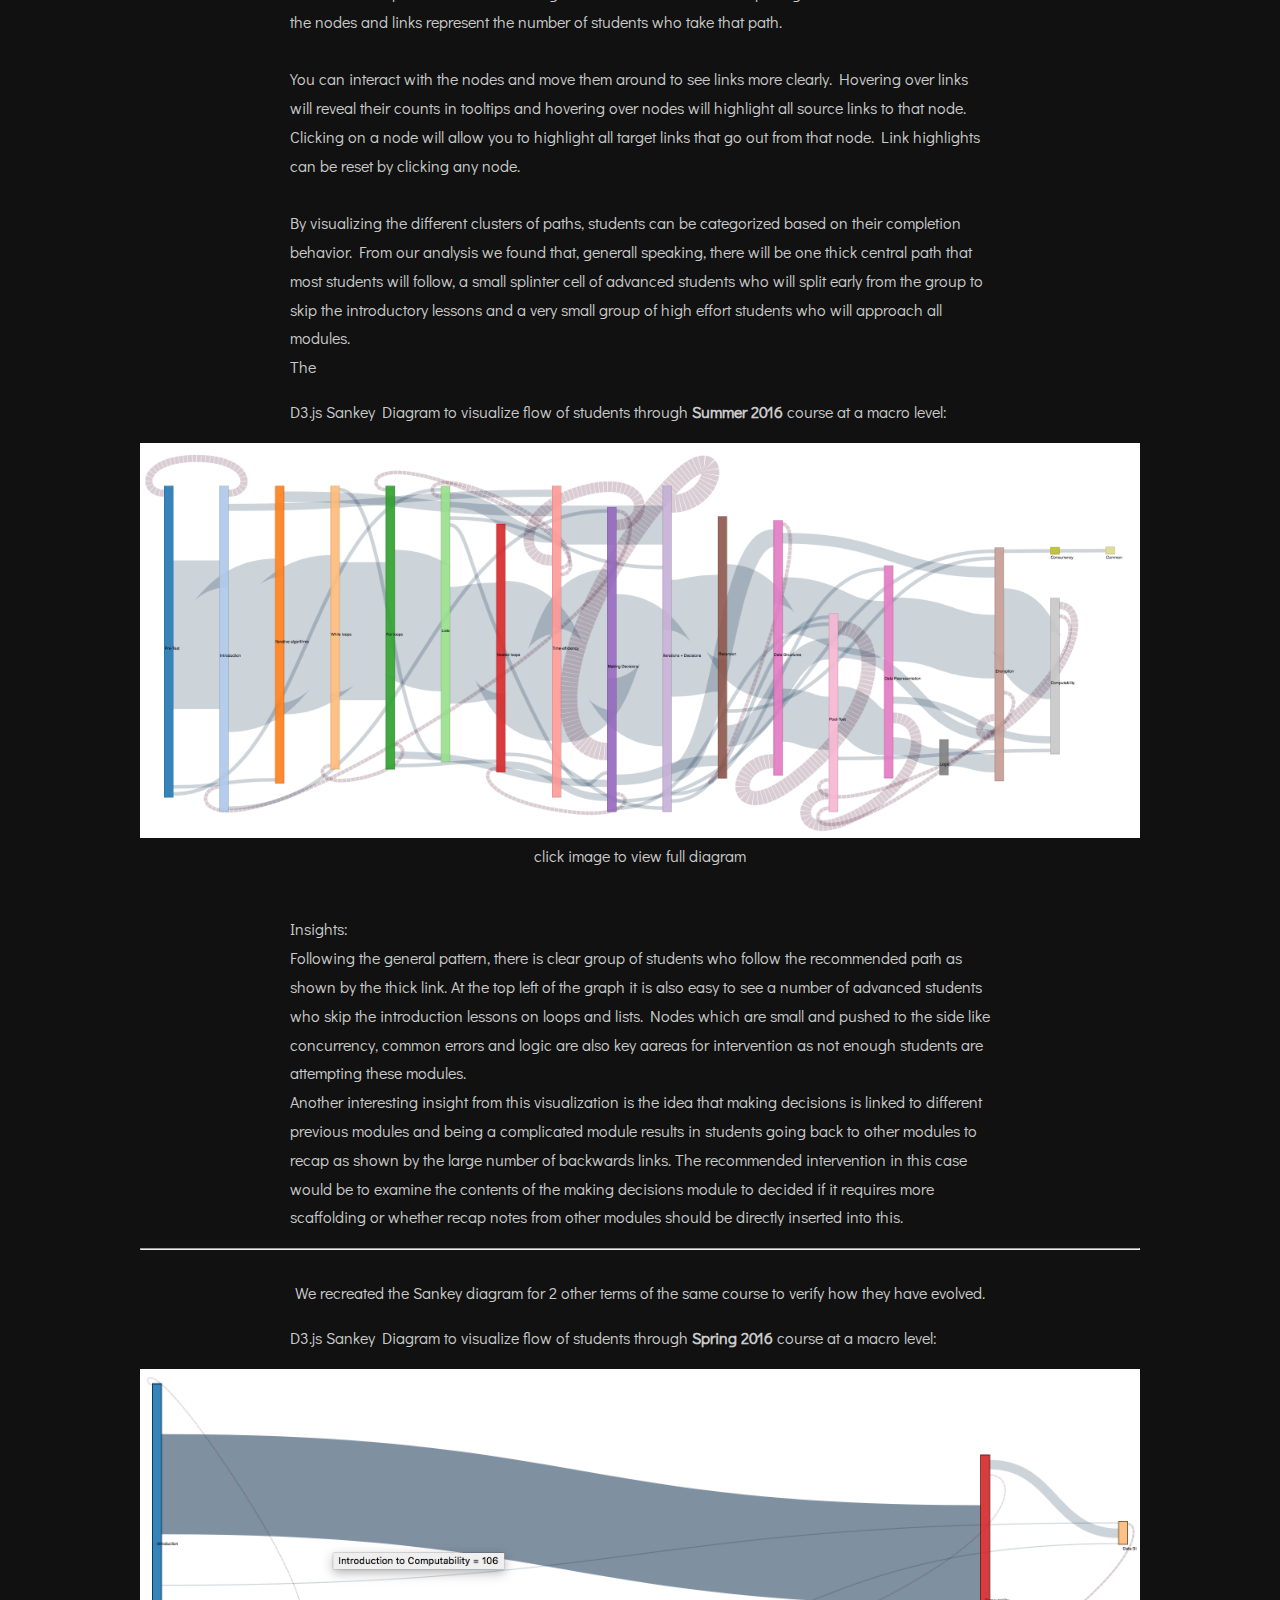
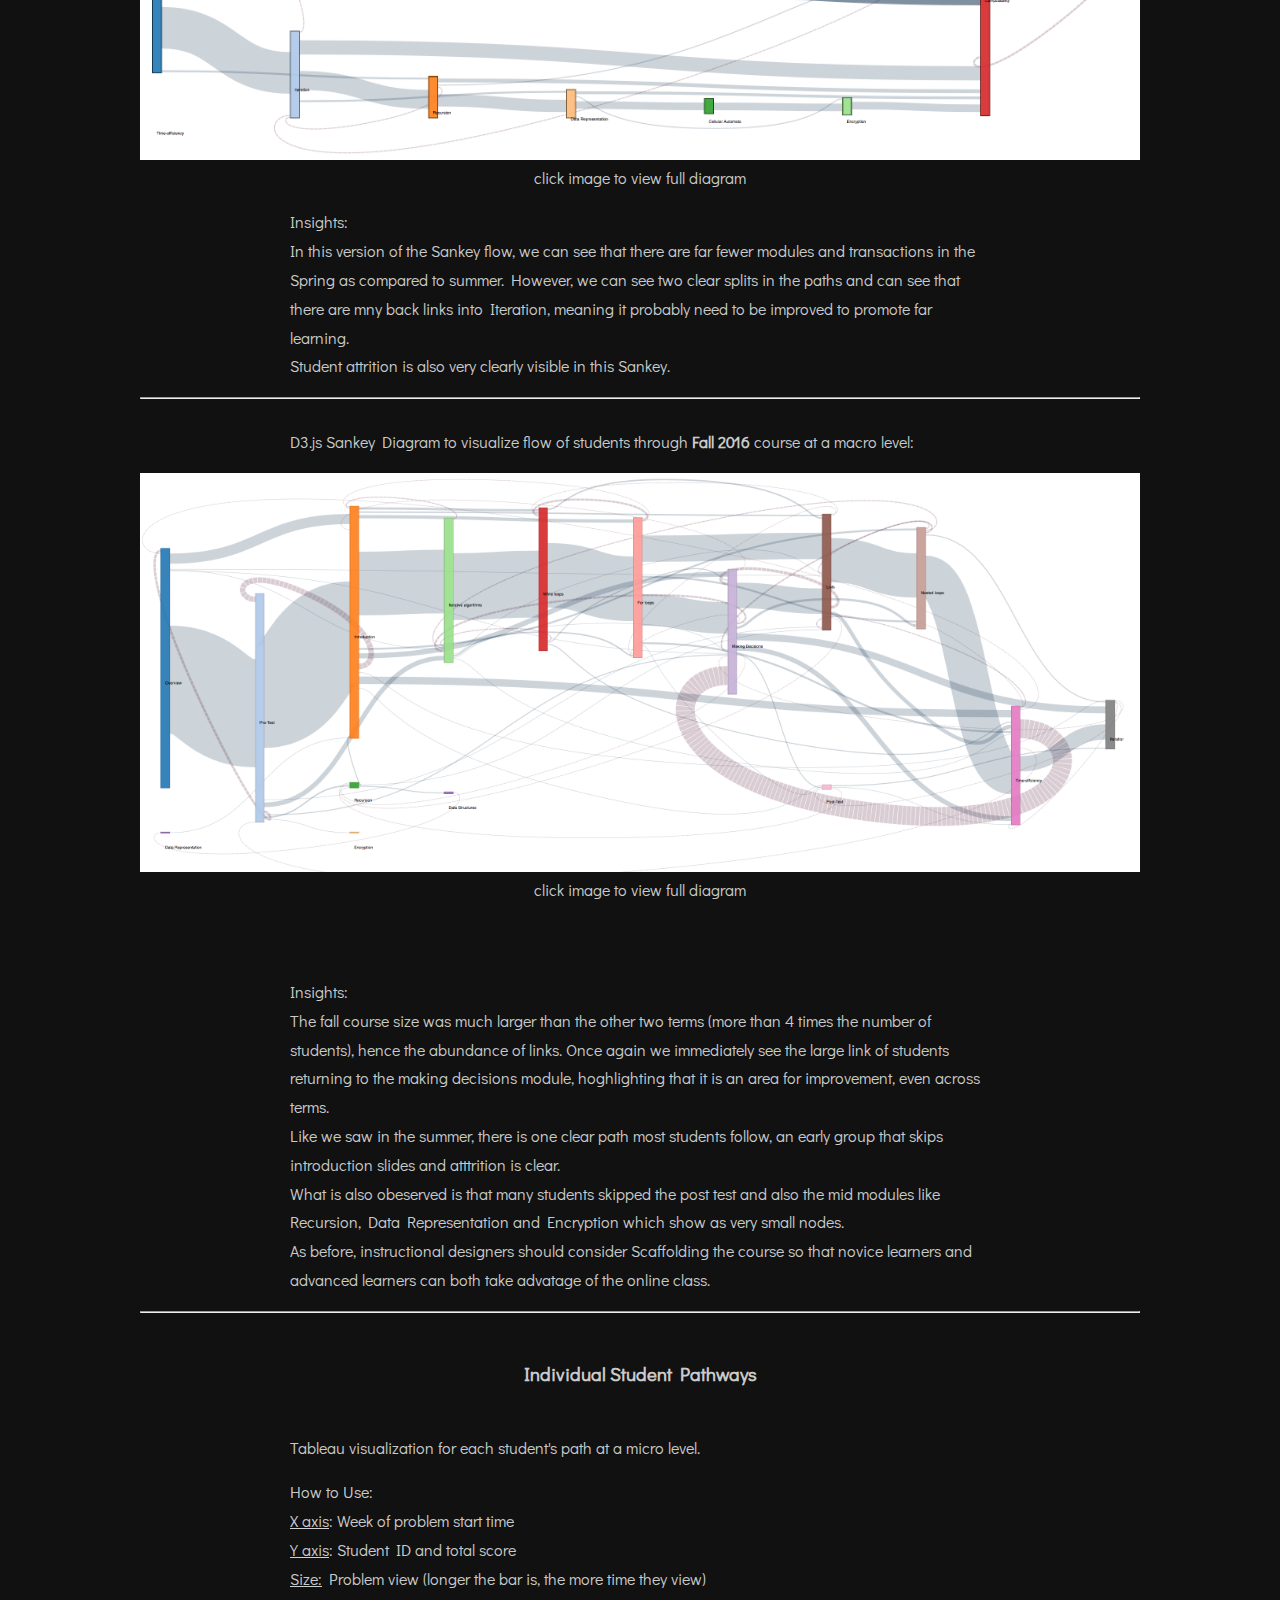
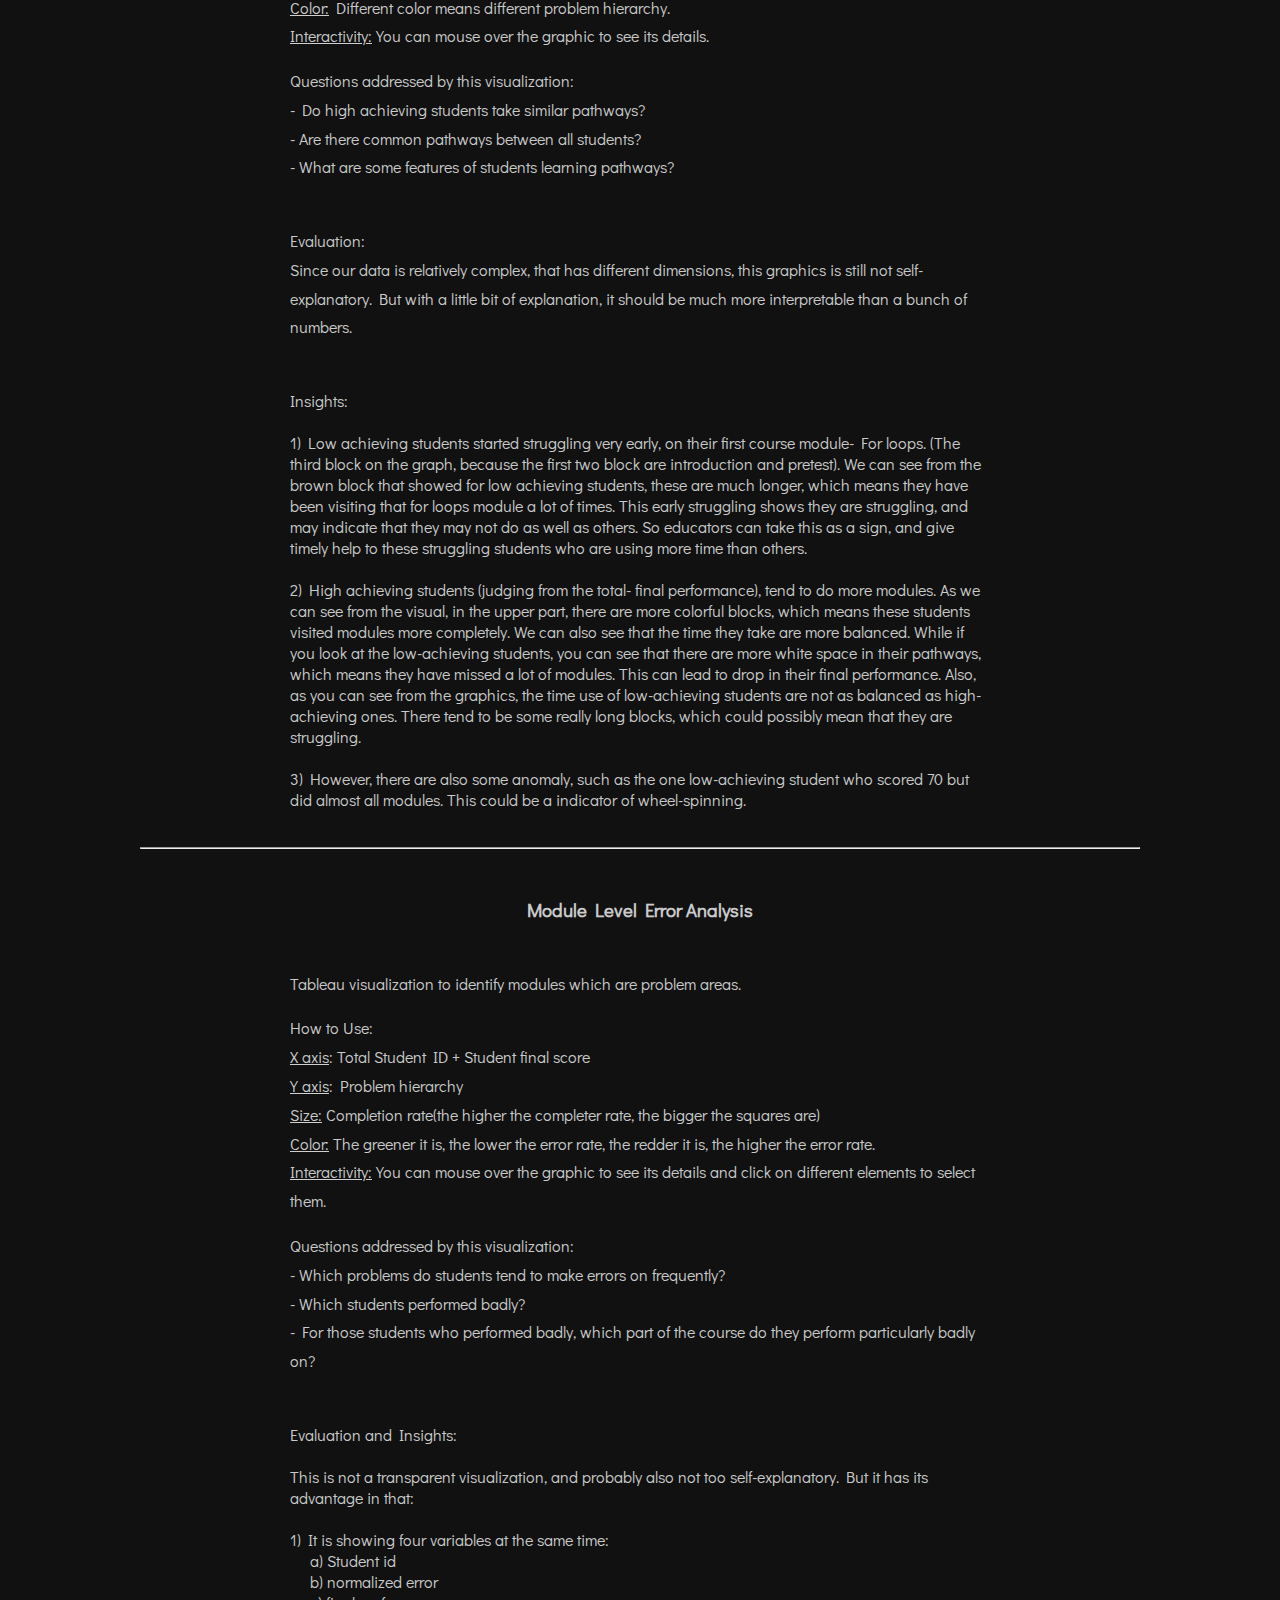
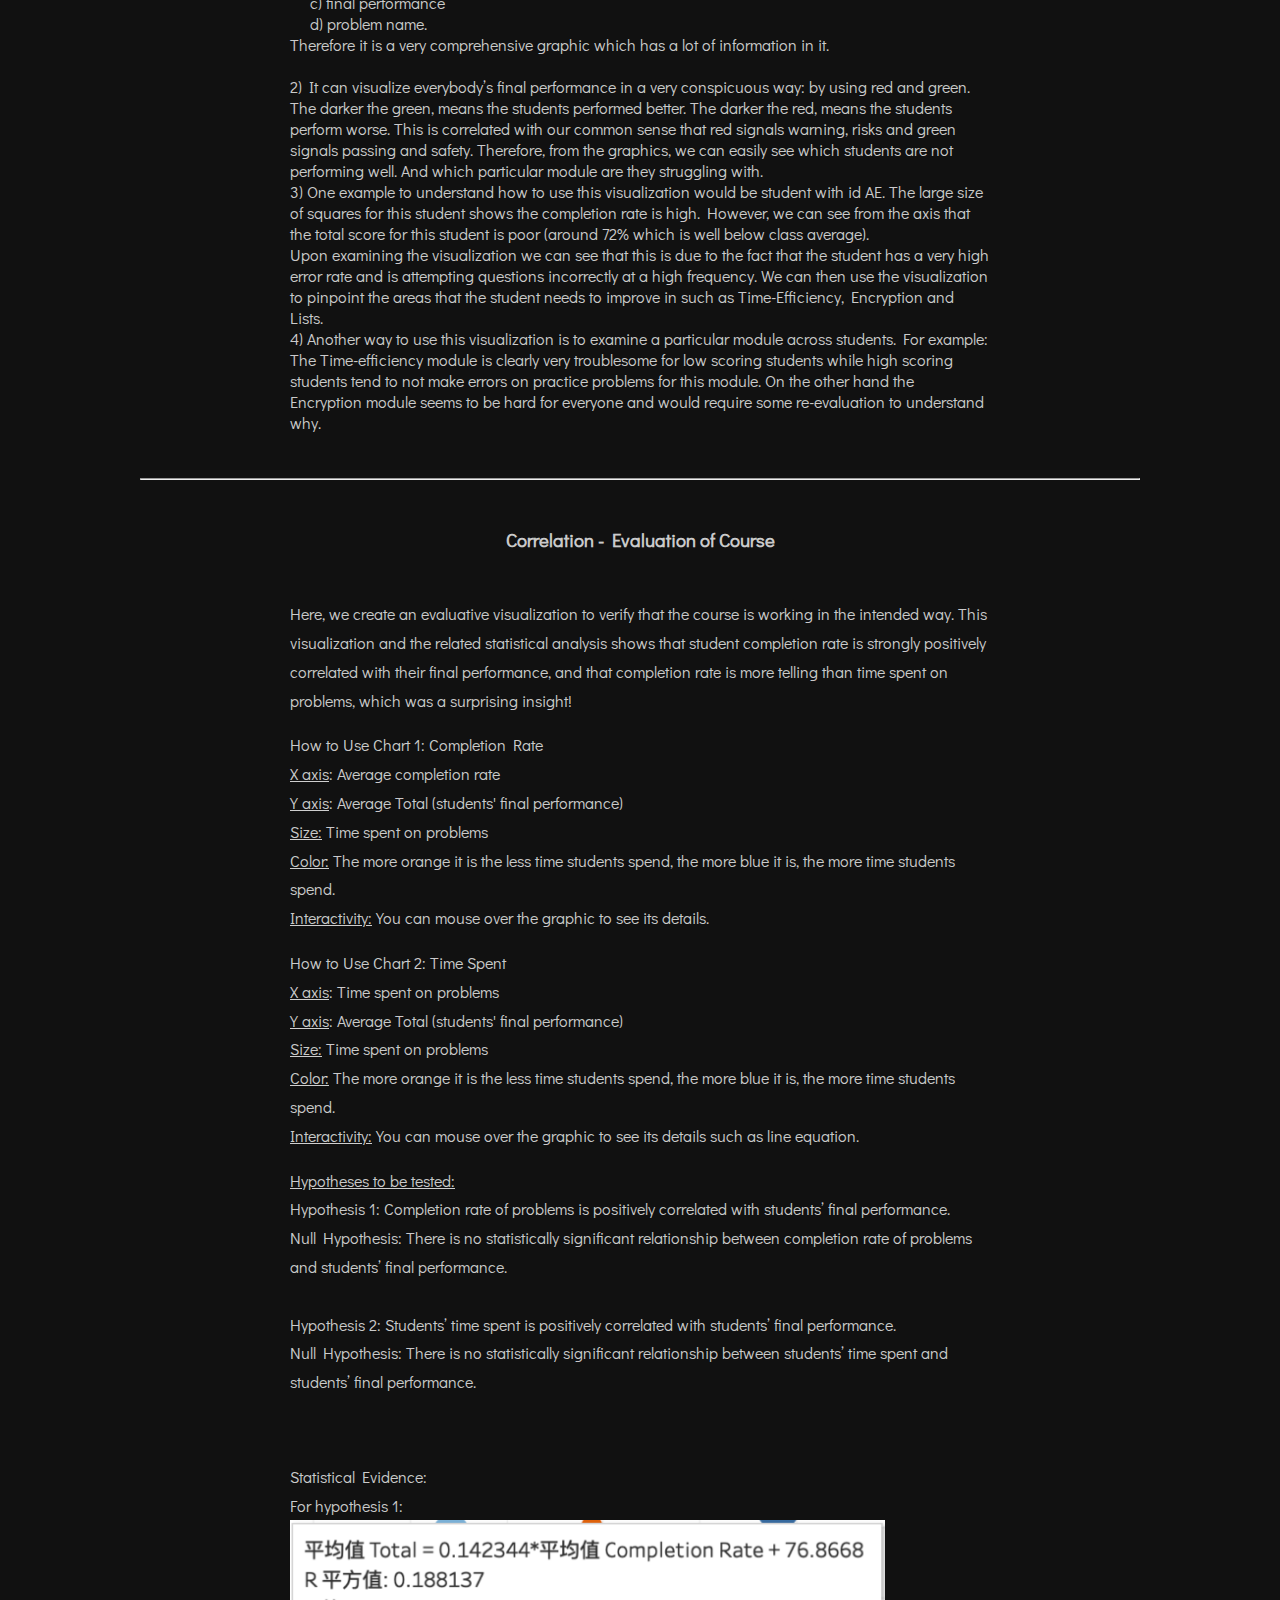
==== commit 51ada168: "new template, adding more content" ====
--- a/index.html
+++ b/index.html
@@ -1,149 +1,762 @@
-<!DOCTYPE html>
-<html lang="en">
-
-  <head>
-
-    <meta charset="utf-8">
-    <meta name="viewport" content="width=device-width, initial-scale=1, shrink-to-fit=no">
-    <meta name="description" content="">
-    <meta name="author" content="">
-
-    <title>Student Pathway</title>
-
-    <!-- Bootstrap core CSS -->
-    <link href="vendor/bootstrap/css/bootstrap.min.css" rel="stylesheet">
-
-    <!-- Custom styles for this template -->
-    <link href="css/scrolling-nav.css" rel="stylesheet">
-
-  </head>
-
-  <body id="page-top">
-
-    <!-- Navigation -->
-    <nav class="navbar navbar-expand-lg navbar-dark bg-dark fixed-top" id="mainNav">
-      <div class="container">
-        <a class="navbar-brand js-scroll-trigger" href="#page-top">IDS Final - Student Pathway</a>
-        <button class="navbar-toggler" type="button" data-toggle="collapse" data-target="#navbarResponsive" aria-controls="navbarResponsive" aria-expanded="false" aria-label="Toggle navigation">
-          <span class="navbar-toggler-icon"></span>
-        </button>
-        <div class="collapse navbar-collapse" id="navbarResponsive">
-          <ul class="navbar-nav ml-auto">
-            <li class="nav-item">
-              <a class="nav-link js-scroll-trigger" href="#overview">Overview</a>
-            </li>
-            <li class="nav-item">
-              <a class="nav-link js-scroll-trigger" href="#questions">Explorations & Analyses</a>
-            </li>
-            <li class="nav-item">
-              <a class="nav-link js-scroll-trigger" href="#quality">Data Quality</a>
-            </li>
-          </ul>
-        </div>
-      </div>
-    </nav>
-
-    <header class="bg-primary text-white">
-      <div class="container text-center">
-        <h1>How can we visualize learning pathways to help instructional designers make data driven decisions?</h1>
-        <p class="">Final Project - Interactive Data Science</p>
-        <p class="">Shivang Gupta,  Kexin Yang,  Hao Li</p>
-      </div>
-    </header>
-
-    <section id="overview">
-      <div class="container">
-        <div class="row">
-          <div class="col-lg-12 mx-auto">
-            <h2>Overview</h2>
-            <p class="lead">This is a great place to talk about your webpage. This template is purposefully unstyled so you can use it as a boilerplate or starting point for you own landing page designs! This template features:</p>
-            <ul>
-              <li>Clickable nav links that smooth scroll to page sections</li>
-              <li>Responsive behavior when clicking nav links perfect for a one page website</li>
-              <li>Bootstrap's scrollspy feature which highlights which section of the page you're on in the navbar</li>
-              <li>Minimal custom CSS so you are free to explore your own unique design options</li>
-            </ul>
-          </div>
-        </div>
-      </div>
-    </section>
-
-    <section id="questions" class="bg-light">
-      <div class="container">
-        <div class="row">
-          <div class="col-lg-12 mx-auto">
-            <h2>Explorations & Analyses</h2>
-            <p class="lead"></p>
-            <h3>Problem views and sequence of visiting the course</h3>
-            <div class='tableauPlaceholder' id='viz1544075186198' style='position: relative'><noscript><a href='#'><img alt=' ' src='https:&#47;&#47;public.tableau.com&#47;static&#47;images&#47;ID&#47;IDS-Python_1&#47;Sheet7&#47;1_rss.png' style='border: none' /></a></noscript><object class='tableauViz'  style='display:none;'><param name='host_url' value='https%3A%2F%2Fpublic.tableau.com%2F' /> <param name='embed_code_version' value='3' /> <param name='site_root' value='' /><param name='name' value='IDS-Python_1&#47;Sheet7' /><param name='tabs' value='no' /><param name='toolbar' value='yes' /><param name='static_image' value='https:&#47;&#47;public.tableau.com&#47;static&#47;images&#47;ID&#47;IDS-Python_1&#47;Sheet7&#47;1.png' /> <param name='animate_transition' value='yes' /><param name='display_static_image' value='yes' /><param name='display_spinner' value='yes' /><param name='display_overlay' value='yes' /><param name='display_count' value='yes' /><param name='filter' value='publish=yes' /></object></div>                <script type='text/javascript'>                    var divElement = document.getElementById('viz1544075186198');                    var vizElement = divElement.getElementsByTagName('object')[0];                    vizElement.style.width='100%';vizElement.style.height=(divElement.offsetWidth*0.75)+'px';                    var scriptElement = document.createElement('script');                    scriptElement.src = 'https://public.tableau.com/javascripts/api/viz_v1.js';                    vizElement.parentNode.insertBefore(scriptElement, vizElement);                </script>
-            <p class="lead">Low achieving students started struggling very early, on their first course module --- For loops. (The third, yellow-brown block on the graph). We can see from the brown block that showed for low achieving students, these are much longer, which means they have been visiting that for loops module a lot of times. This early struggling shows they are struggling, and may indicate that they may not do as well as others. So educators can take this as a sign, and give timely help to these struggling students who are using more time than others.</p>
-            <p class="lead">High achieving students (judging from the total- final performance), tend to do more modules. As we can see from the visual, in the upper part, there are more colorful blocks, which means these students visited modules more completely. We can also see that the time they take are more balanced.</p>
-            <p class="lead">While looking at the low-achieving students, you can see that there are more white space in their pathways, which means they have missed a lot of modules. This can lead to drop in their final performance. Also, as you can see from the graphics, the time use of low-achieving students are not as balanced as high-achieving ones. There tend to be some really long blocks, which could possibly mean that they are struggling.</p>
-            <p class="lead">However, there are also some anomaly, such as the one low-achieving student who scored 70 while did almost all modules. This could be a indicator of wheel-spinning.</p>
-
-            <h3>Error Analysis</h3>
-            <div class='tableauPlaceholder' id='viz1544075563572' style='position: relative'><noscript><a href='#'><img alt=' ' src='https:&#47;&#47;public.tableau.com&#47;static&#47;images&#47;ID&#47;IDS-Python_1&#47;Sheet6&#47;1_rss.png' style='border: none' /></a></noscript><object class='tableauViz'  style='display:none;'><param name='host_url' value='https%3A%2F%2Fpublic.tableau.com%2F' /> <param name='embed_code_version' value='3' /> <param name='site_root' value='' /><param name='name' value='IDS-Python_1&#47;Sheet6' /><param name='tabs' value='no' /><param name='toolbar' value='yes' /><param name='static_image' value='https:&#47;&#47;public.tableau.com&#47;static&#47;images&#47;ID&#47;IDS-Python_1&#47;Sheet6&#47;1.png' /> <param name='animate_transition' value='yes' /><param name='display_static_image' value='yes' /><param name='display_spinner' value='yes' /><param name='display_overlay' value='yes' /><param name='display_count' value='yes' /></object></div>                <script type='text/javascript'>                    var divElement = document.getElementById('viz1544075563572');                    var vizElement = divElement.getElementsByTagName('object')[0];                    vizElement.style.width='100%';vizElement.style.height=(divElement.offsetWidth*0.75)+'px';                    var scriptElement = document.createElement('script');                    scriptElement.src = 'https://public.tableau.com/javascripts/api/viz_v1.js';                    vizElement.parentNode.insertBefore(scriptElement, vizElement);                </script>
-            
-            <p class="lead">It is showing four variables at the same time: a) Student id, b) normalized error, c) final performance  d) problem name. Therefore it is a very comprehensive graphic which has a lot of information in it.</p>
-            <p class="lead">it can visualize everybody’s final performance in a very conspicuous way: by using red and green. The darker the green, means the students performed better. The darker the red, means the students perform worse. This is correlated with our common sense that red signals warning, risks and green signals passing and safety. Therefore, from the graphics, we can easily see which students are not performing well. And which particular module are they struggling with.</p>
-
-            <h3>Correlation</h3>
-            <div class='tableauPlaceholder' id='viz1544075754280' style='position: relative'><noscript><a href='#'><img alt=' ' src='https:&#47;&#47;public.tableau.com&#47;static&#47;images&#47;ID&#47;IDS-Python_1&#47;Sheet12&#47;1_rss.png' style='border: none' /></a></noscript><object class='tableauViz'  style='display:none;'><param name='host_url' value='https%3A%2F%2Fpublic.tableau.com%2F' /> <param name='embed_code_version' value='3' /> <param name='site_root' value='' /><param name='name' value='IDS-Python_1&#47;Sheet12' /><param name='tabs' value='no' /><param name='toolbar' value='yes' /><param name='static_image' value='https:&#47;&#47;public.tableau.com&#47;static&#47;images&#47;ID&#47;IDS-Python_1&#47;Sheet12&#47;1.png' /> <param name='animate_transition' value='yes' /><param name='display_static_image' value='yes' /><param name='display_spinner' value='yes' /><param name='display_overlay' value='yes' /><param name='display_count' value='yes' /></object></div>                <script type='text/javascript'>                    var divElement = document.getElementById('viz1544075754280');                    var vizElement = divElement.getElementsByTagName('object')[0];                    vizElement.style.width='100%';vizElement.style.height=(divElement.offsetWidth*0.75)+'px';                    var scriptElement = document.createElement('script');                    scriptElement.src = 'https://public.tableau.com/javascripts/api/viz_v1.js';                    vizElement.parentNode.insertBefore(scriptElement, vizElement);                </script>
-
-            <p class="lead">In this sheet, it shows that student completion rate is positively correlated with their final performance, and that completion rate is more telling than latency.</p>
-
-          </div>
-        </div>
-      </div>
-    </section>
-
-    <section id="quality">
-      <div class="container">
-        <div class="row">
-          <div class="col-lg-12 mx-auto">
-            <h2>About This Dataset</h2>
-              <h3>Accountability</h3>
-                <h4>Where does this data come from?</h4>
-                <p class="lead">This is student course interaction data that came from OLI through DataShop. It is for the course Introduction to Principles of Computing with Python, a blended learning course that has both online and offline components. This course is primarily for undergraduate students at CMU and the particular data that we are using is from the summer term of 2016.</p>
-                <p class="lead">To answer our questions, we combine two datasets, one is about student-performance which contains data about the individual scores, class mean and S.D. of scores on the different assessments, both online and offline. The other dataset is logs of student actions on OLI which can be used to analyze learning pathways.</p>
-                <p class="lead">Link for Edited Student Performance data: <a href=" https://drive.google.com/open?id=16oA5A81eRZ4EGMrvIcJFyscKY1wlLLGU " target="_blank">https://drive.google.com/open?id=16oA5A81eRZ4EGMrvIcJFyscKY1wlLLGU</a></p>
-                <p class="lead">Link for Combined Performance and Student Interaction data: <a href="https://drive.google.com/open?id=1tTeal-sFek3V_3kwilylNb6lJNp10B2k " target="_blank">https://drive.google.com/open?id=1tTeal-sFek3V_3kwilylNb6lJNp10B2k</a></p>
-              <h4>Who has access to it?</h4>
-                <p class="lead">The course data on OLI is on DataShop and stored as “private”, as such it can only be accessed after seeking permission from the owner, Norman Bier.</p>
-                <p class="lead">The student-performance data is confidential, only the instructor and administrators of the dataset have access to it. We had to ask for special permission to access this data and it was anonymized before we received it.</p>
-              <h3>Completeness: Is the data complete?</h3>
-                <p class="lead">The data is complete in the way that it can satisfy our need for answering the questions, which means it has the columns of: problem view, time spent (latency), first step, problem id, hint level, KC labels, and performance. However, within the particular student interactions, there are some missing values that occur due to OLI errors or student input errors. Further, this data also only covers one class from one semester and as such, is not a complete representation of the course.</p>
-                <p class="lead">During Exploratory Data analysis, we also discovered that only 28 out of the 55 students in the course had completed the post-test, so we decided to accumulate other performance data to measure learning such as the final exam which was completed by almost all students.</p>
-              <h3>Coherence: Is the data coherent?</h3>
-                <p class="lead">The data was not very coherent at first. But it has been cleaned by our team members. Firstly, we eliminated all the columns in the student-problem dataset that are not needed. We then read the student-problem dataset and the performance data into a pandas DataFrame. After that, we join the two dataset together on anonymous student id. Looking further into the data, we found a module on academic integrity and ethics with problems that are not relevant to the actual learning, thus we also dropped those rows. Finally, we dropped all rows that contain null values.</p>
-                <p class="lead">This processing has made the data cleaner and more coherent.</p>
-                <p class="lead">For the sankey diagram that shows student pathways to work properly, we had to further aggregate the data. This process might cause the quality to slightly suffer. However, other analyses are performed with the high-quality, cleaned dataset.</p>
-              <h3>Correctness: Is the data correct?</h3>
-                <p class="lead">The data is correct because all transaction and students behavior, including each step they take, how much time it take for them to do each problem, and their hint-asking behaviors are accurately recorded down by the Datashop automatically, minimizing the possibility of human error. By comparing OLI scores and completion rates with performance data we were further able to check the validity of the data.</p>
-                <p class="lead">We verified this correctness by plotting a number of graphs and validating discrete statistics such as averages and ranges of scores, etc. A detailed discussion of this processing is available in the Exploratory Analysis section below.</p>
-          </div>
-        </div>
-      </div>
-    </section>
-
-    <!-- Footer -->
-    <footer class="py-5 bg-dark">
-      <div class="container">
-        <p class="m-0 text-center text-white">Copyright &copy; IDS Student Pathway 2018</p>
-      </div>
-      <!-- /.container -->
-    </footer>
-
-    <!-- Bootstrap core JavaScript -->
-    <script src="vendor/jquery/jquery.min.js"></script>
-    <script src="vendor/bootstrap/js/bootstrap.bundle.min.js"></script>
-
-    <!-- Plugin JavaScript -->
-    <script src="vendor/jquery-easing/jquery.easing.min.js"></script>
-
-    <!-- Custom JavaScript for this theme -->
-    <script src="js/scrolling-nav.js"></script>
-
-  </body>
-
-</html>
+<!DOCTYPE html PUBLIC "-//W3C//DTD XHTML 1.0 Strict//EN" "http://www.w3.org/TR/xhtml1/DTD/xhtml1-strict.dtd">
+<!--
+Design by TEMPLATED
+http://templated.co
+Released for free under the Creative Commons Attribution License
+
+Name       : StoneWork 
+Description: A two-column, fixed-width design with dark color scheme.
+Version    : 1.0
+Released   : 20140228
+
+-->
+<html xmlns="http://www.w3.org/1999/xhtml">
+
+<head>
+	<meta http-equiv="Content-Type" content="text/html; charset=utf-8" />
+	<title>IDS Final Project</title>
+	<meta name="keywords" content="" />
+	<meta name="description" content="" />
+	<link href="http://fonts.googleapis.com/css?family=Didact+Gothic" rel="stylesheet" />
+	<link href="default.css" rel="stylesheet" type="text/css" media="all" />
+	<link href="fonts.css" rel="stylesheet" type="text/css" media="all" />
+
+	<style>
+		#wrap { width: 100%; height: 490px; padding: 0; overflow: hidden; }
+#frame { width: 100%; height: 520px; border: 1px solid black; }
+#frame { zoom: 0.75; -moz-transform: scale(0.75); -moz-transform-origin: 0 0; }
+</style>
+	<!--[if IE 6]><link href="default_ie6.css" rel="stylesheet" type="text/css" /><![endif]-->
+
+</head>
+
+<body>
+	<div id="header-wrapper">
+		<div id="header" class="container">
+			<div id="logo">
+				<h1><a href="#">IDS - Fall '18</a></h1>
+			</div>
+			<div id="menu">
+				<ul>
+					<!-- <li class="active"><a href="#header-wrapper" accesskey="1" title="">Top</a></li> -->
+					<li><a href="#motivation" accesskey="1" title="">Motivation</a></li>
+					<li><a href="#welcome" accesskey="2" title="">Objectives</a></li>
+					<li><a href="#quality" accesskey="3" title="">Data Quality</a></li>
+					<li><a href="#exploratory" accesskey="4" title="">Data Exploration</a></li>
+					<li><a href="#data-analysis" accesskey="5" title="">Data Analysis</a></li>
+					<li><a href="#conclusions" accesskey="6" title="">Conclusions</a></li>
+				</ul>
+			</div>
+		</div>
+	</div>
+
+	<div id="banner" class="container">
+			<div class="title" style="width: 80%; margin-left: 10%;">
+				<h2>Visualizing student learning pathways to enable data-driven instructional redesign.</h2>
+				<span class="byline">Shivang Gupta, Hao Li, Kexin Yang</span>
+			</div>
+			<ul class="actions">
+				<li><a href="#" class="button">Scroll Down V</a></li>
+			</ul>
+		</div>
+<section id="motivation">
+		<div id="wrapper">
+				<div id="three-column" class="container">
+					<div class="title">
+						<h2>Motivation</h2>
+						<span class="byline">As students of the <a href="http://metals.hcii.cmu.edu/" target="_blank">METALS</a> program,
+							we are particularly interested in learning analytics. </span>
+					</div>
+					<div class="boxA">
+						<span><img class="img-responsive" src="images/confused.png"></span>
+						<p><strong><a href="http://pslcdatashop.web.cmu.edu" target="_blank">DataShop</a> Data can be confusing.</strong><br /><br>The
+							PSLC DataShop is a repository of educational data. It serves as the hub for all data collected from the Open Learning Initiative (OLI) and could serve as a great tool for educational researchers, since it provides a vast variety of analytic tools. </p>
+						<p>However, for instructional designers, it is too complicated to use, in that it is not easy to draw insights in just a few clicks and discover what can be improved. </p>
+						<!-- <a href="#" class="button button-alt">More Info</a> -->
+					</div>
+					<div class="boxB">
+						<span><img class="img-responsive" src="images/search.png"></span>
+						<p><strong>Courses need to be examined on both micro and macro scale.
+							</strong><br>Learning Curve Analysis and KC Model Analysis are the commonly used and powerful tools for analysing the course on a relatively micro level. They involve student transaction data and student step data. However, a macro level analysis is also needed for the instructor to see a broader picture of the course and gain insights from it. </p>
+						<p>
+							It is also extremely difficult to garner insights about the way students progress through a course as DataShop data is not easy to parse without code.
+						</p>
+						<!-- <a href="#" class="button button-alt">More Info</a> -->
+		
+					</div>
+					<div class="boxC">
+						<span><img class="img-responsive" src="images/student.png"></span>
+						<p> <strong>Different student approaches to online courses arenot well understood.</strong><br>Depending on prior domain knowledge, past experience with online learning environments and other factors, students progress through courses in a number of different ways and analyzing data from students movements can allow us to understand the learner profile in more detail. </p>
+						<!-- <a href="#" class="button button-alt">More Info</a> -->
+					</div>
+				</div>
+			</div>
+</section>
+	
+
+	<div id="welcome">
+		<div class="container">
+			<div class="title">
+				<span class="byline">Our primary objective:</span>
+				<h2>Can we help instructional designers make data driven decisions by visualizing learning pathways through online
+					courses?</h2>
+			</div>
+			<p style="text-align:left; width: 70%;margin-left:25%;">We broke down our primary objective into the following questions:</p>
+			<ul style="text-align:left; width: 70%;margin-left:25%;">
+				<li>- What are the common pathways students take in a course?</li>
+				<li>- How are learning pathways correlated with students achievements?</li>
+				<li>- How does student behavior (in terms of completion) affect performance?</li>
+			</ul>
+			<p style="text-align:left; width: 70%;margin-left:25%;">Further, we tried to answer more specific questions under each visualization:</p>
+			<ul style="text-align:left; width: 70%;margin-left:25%;">
+				<li>- Do high achieving students take similar pathways?</li>
+				<li>- Are there common pathways between all students?</li>
+				<li>- What are some features of students learning pathways?</li>
+				<li>- Which problems do many student tend to make error on?</li>
+				<li>- Which students performed badly?</li>
+				<li>- For those students who performed badly, which part do they perform particularly badly? </li>
+			</ul>
+
+
+
+			<!-- 
+		<ul class="actions">
+			<li><a href="#" class="button">Etiam posuere</a></li>
+		</ul> -->
+		</div>
+	</div>
+	<div id="wrapper">
+		<div id="three-column" class="container">
+			<div class="title">
+				<h2>The Data</h2>
+				<span class="byline">Collection and Cleaning </span>
+			</div>
+			<div class="boxX">
+				<span class="boxSpan"><img class="img-responsive" src="images/python.jpg"><br><br><br></span>
+				<span class="boxP">
+					<p><strong>Course: Introduction to Python, Spring 2016@CMU</strong><br />The data is from the Introduction to
+						Principles of Computing with Python course, a blended learning course that has both online and offline
+						components. This course is primarily for undergraduate students at CMU and the particular data that we are using
+						is from the summer term of 2016. A total of 55 student participated in this course. </p>
+				</span>
+			</div>
+			<br><br>
+			<div class="boxX">
+				<span class="boxSpan"><br><br><br><br><img class="img-responsive" src="images/oli.png"></span>
+				<span class="boxP"><br>
+					<p><strong>Source: Open Learning Initiative</strong><br />The log data of the online course is auto-generated by
+						the OLI platform, and stored in DataShop. The data includes Over 10,000 steps within 269 problems across 20
+						modules. </p><br /><br />
+				</span>
+				<!-- <a href="#" class="button button-alt">More Info</a> -->
+			</div>
+			<br /><br />
+			<div class="boxX">
+				<span class="boxSpan" style="margin-left:50px;"><br><br><br><img class="img-responsive" src="images/coding.png">
+				</span>
+				<span class="boxP">
+					<p>Interaction data for this course is in the standard DataShop/OLI format with all student-problem, student-step
+						and student-transaction level interactions being recorded. Student performance data (beyond the pre and post
+						tests) was not available directly on OLI but we were able to get it from the professor directly. <br /><br />
+
+						To further clean the data and improve the quality: firstly, we eliminated all the columns in the student-problem dataset that are not needed. After that, we joined the two dataset together on anonymous student id. Looking further into the data, we found a module on academic integrity and ethics with problems that are not relevant to the actual learning, thus we also dropped those rows. Finally, we dropped all rows that contains null values.
+					</p>
+				</span>
+				<!-- <a href="#" class="button button-alt">More Info</a> -->
+			</div>
+
+			<br />
+			<!-- <div class="boxX">
+			<span class="boxSpan"><img class ="img-responsive" src="images/python.png"></span>
+			<span class = "boxP"><p ><strong>Course: Introduction to Python</strong><br/><br></strong><br/><br>The data is from the Introduction to Principles of Computing with Python course, a blended learning course that has both online and offline components. This course is primarily for undergraduate students at CMU and the particular data that we are using is from the summer term of 2016. A total of 55 student participated in this course. The log data of the online course is auto-generated by the OLI platform, and stored in DataShop. The data includes Over 10,000 steps within 269 problems across 20 modules. </p>
+				</span>
+			<!-- <a href="#" class="button button-alt">More Info</a> -->
+		</div>
+	</div>
+
+<section id="quality">
+		<div id="welcome">
+				<div class="container">
+					<div class="title">
+						<!-- <span class="byline">Our primary objective:</span> -->
+						<h2>Data Quality</h2>
+		
+					</div>
+					<h3 style="text-align:left; width: 70%;margin-left:15%;">Completeness: Is the data complete?</h3>
+					<p style="text-align:left; width: 70%;margin-left:15%;">
+						The data is complete in the way that it can satisfy our need for answering the questions, which means it has the columns of: problem view, latency, first step, problem id, hint level, KC labels, and performance. However, within the particular student interactions, there are some missing values that occur due to OLI errors or student input errors. As OLI also only measures interaction time with the student, it is difficult to gauge students engagement with the instructional materials.
+						<br><br>
+						During Exploratory Data analysis, we also discovered that only 28 out of the 55 students in the course had completed the post-test, so we decided to accumulate other performance data to measure learning such as the final exam which was completed by almost all students. A large number of students have not completed either the pre or the post today.
+		
+					</p>
+					<div style="width: 70%;margin-left:15%;">
+						<hr>
+					</div><br>
+		
+					<h3 style="text-align:left; width: 70%;margin-left:15%;"><strong>aCcountability: Who has access to it?</strong></h3>
+					<p style="text-align:left; width: 70%;margin-left:15%;">
+						The course data on OLI is on DataShop and stored as “private”, as such it can only be accessed after seeking permission from the owner, Norman Bier.
+						<br>
+						The student-performance data is confidential, only the instructor and administrators of the dataset have access to it. We had to ask for special permission to access this data and it was anonymized before we received it.
+					</p>
+					<div style="width: 70%;margin-left:15%;">
+						<hr>
+					</div><br>
+		
+					<h3 style="text-align:left; width: 70%;margin-left:15%;"><strong>Coherence: Is the data coherent?</strong></h3>
+					<p style="text-align:left; width: 70%;margin-left:15%;">
+						The data was not very coherent at first. But it has been cleaned by our team members. Firstly, we eliminated all the columns in the student-problem dataset that are not needed. We then read the student-problem dataset and the performance data into a pandas DataFrame. After that, we join the two dataset together on anonymous student id. Looking further into the data, we found a module on academic integrity and ethics with problems that are not relevant to the actual learning, thus we also dropped those rows. Finally, we dropped all rows that contain null values.
+						<br><br>
+						This processing has made the data cleaner and more coherent.
+		
+					</p>
+					<div style="width: 70%;margin-left:15%;">
+						<hr>
+					</div><br>
+					<h3 style="text-align:left; width: 70%;margin-left:15%;"><strong>Correctness: Is the data correct?</strong></h3>
+					<p style="text-align:left; width: 70%;margin-left:15%;">
+						The data is correct because all transaction and students behavior, including each step they take, how much time it take for them to do each problem, and their hint-asking behaviors are accurately recorded down by the Datashop automatically, minimizing the possibility of human error. By comparing OLI scores and completion rates with performance data we were further able to check the validity of the data.
+						<br><br>
+						We verified this correctness by plotting a number of graphs and validating discrete statistics such as averages and ranges of scores, etc. A detailed discussion of this processing is available in the Exploratory Analysis section below.
+						<div style="width: 70%;margin-left:15%;">
+							<hr>
+						</div><br>
+					</p>
+				</div>
+			</div>
+</section>
+	
+
+	<!-- <div id="wrapper" class="wrapper-exp"> -->
+	<div id="exploratory" class="wrapper-exp">
+		<div id="three-column" class="container">
+			<div class="title">
+				<h2>Exploratory Analysis</h2>
+				<!-- <span class="byline">Initial  </span> -->
+			</div>
+
+			<h2>Data Pipeline </h2><br>
+			<span><img class="img-responsive" src="images/datap.png" style="width: 60%;"><br><br><br></span>
+			<br>
+			<div style="width: 70%;margin-left:15%;">
+				<hr>
+			</div><br>
+
+
+			<div class="boxX">
+				<h2>Descriptive Statistics </h2><br>
+
+				<span>
+					<p style="text-align:left; width:70%; margin-left:15%;">
+						Total number of problems attempted by students: <strong>10880</strong><br>
+						Modules in course: <strong>20</strong> (including Ethics Module)<br>
+						Number of problems: <strong>269</strong> (37 problems are from Ethics module)<br>
+						Number of students: <strong>55</strong> </p>
+				</span>
+				<span><img class="img-responsive" src="images/stats.png" style="width: 100%"><br><br><br></span>
+
+			</div>
+
+			<br>
+			<div style="width: 70%;margin-left:15%;">
+				<hr>
+			</div><br>
+
+			<div class="boxX">
+				<h2>Initial Graphing </h2>
+				<span><img class="img-responsive" src="images/ex1.png" style="width: 100%"><br><br><br></span>
+				<span style="text-align:left;">
+					<p>There is a strong correlation (m = 0.4912) between completion rate (percentage of questions completed on OLI)and total score (final grade). This simple analysis validates the effectiveness of the course and highlights a number of students who have high score but low completion rate, upon further analysis it was discovered that these students have high pre-test scores. This makes sense as a high pretest score implies prior knowledge which can justify high scores without high completion rate.
+				</span>
+
+			</div>
+
+			<br>
+			<div style="width: 70%;margin-left:15%;">
+				<hr>
+			</div><br>
+
+			<div class="boxX">
+				<h2>Bar Charts </h2>
+				<span><img class="img-responsive" src="images/ex2.png" style="width: 100%"><br><br><br></span>
+				<span style="text-align:left;">
+					<p>
+						We created a bar chart to analyze which modules were more commonly completed and to see if there was a variation in the number of students per module as we hypothesized:
+				</span>
+
+			</div>
+
+			<br>
+			<div style="width: 70%;margin-left:15%;">
+				<hr>
+			</div><br>
+
+			<div class="boxX">
+				<h2>Measuring Transfer </h2>
+				<span><img class="img-responsive" src="images/ex3.png" style="width: 100%"><br><br><br></span>
+				<span style="text-align:left;">
+					<p>
+						Finally, we plotted the OLI completion rate and performance against performance on the written assessment to verify if there was transfer between the two. We saw a very strong correlation between the performance on OLI against the performance on written assessments, with the few outliers again being students who had performed well on the pretest and did not have high completion rate due to this.
+				</span>
+
+			</div>
+			<br>
+			<div style="width: 70%;margin-left:15%;">
+				<hr>
+			</div><br>
+
+
+
+
+			<br />
+
+		</div>
+	</div>
+<section id="data-analysis">
+		<div id="welcome" class="welcome-data">
+				<div class="container">
+					<div class="title">
+						<!-- <span class="byline">Our primary objective:</span> -->
+						<h2>Data Analysis</h2><br />
+						<h3>Sankey Diagrams</h3>
+					</div>
+		
+					<p style="text-align:left; width: 70%;margin-left:15%;">
+		
+						<strong>How to Use:</strong><br />
+						The nodes in the diagram represent the different modules of the course. The links represent the number of students
+						that move from one module to another. The solid links show forward movement and the dashed links represent when
+						students go back to a module after completing it the first time. The size of the nodes and links represent the
+						number of students who take that path. <br><br />
+						You can interact with the nodes and move them around to see links more clearly. Hovering over links will reveal
+						their counts in tooltips and hovering over nodes will highlight all source links to that node. Clicking on a node
+						will allow you to highlight all target links that go out from that node. Link highlights can be reset by clicking
+						any node. <br /><br />
+						By visualizing the different clusters of paths, students can be categorized based on their completion behavior.
+						From our analysis we found that, generall speaking, there will be one thick central path that most students will
+						follow, a small splinter cell of advanced students who will split early from the group to skip the introductory
+						lessons and a very small group of high effort students who will approach all modules. <br> The
+		
+						<p style="text-align:left; width: 70%;margin-left:15%;"><strong>D3.js Sankey Diagram to visualize flow of students
+								through <strong>Summer 2016</strong> course at a macro level:</strong></p>
+						<a href="sankey/index.html"><span><img class="img-responsive" src="images/sankey1.png" style="width: 100%"><br></span></a>
+						<p> click image to view full diagram</p>
+		
+		
+						<p style="text-align:left; width: 70%;margin-left:15%;">
+							<br>
+							<strong>Insights:</strong><br>
+							Following the general pattern, there is clear group of students who follow the recommended path as shown by the
+							thick link. At the top left of the graph it is also easy to see a number of advanced students who skip the
+							introduction lessons on loops and lists. Nodes which are small and pushed to the side like concurrency, common
+							errors and logic are also key aareas for intervention as not enough students are attempting these modules.<br />
+							Another interesting insight from this visualization is the idea that making decisions is linked to different
+							previous modules and being a complicated module results in students going back to other modules to recap as shown
+							by the large number of backwards links. The recommended intervention in this case would be to examine the contents
+							of the making decisions module to decided if it requires more scaffolding or whether recap notes from other
+							modules should be directly inserted into this.
+		
+						</p>
+						<div style="width: 100%;">
+							<hr>
+						</div><br>
+		
+						<p>We recreated the Sankey diagram for 2 other terms of the same course to verify how they have evolved. </p>
+		
+						<p style="text-align:left; width: 70%;margin-left:15%;"><strong>D3.js Sankey Diagram to visualize flow of students
+								through <strong>Spring 2016</strong> course at a macro level:</strong></p>
+						<a href="sankey/index2.html"><span><img class="img-responsive" src="images/sankey2.png" style="width: 100%"><br></span></a>
+						<p> click image to view full diagram</p>
+		
+		
+		
+						<p style="text-align:left; width: 70%;margin-left:15%;">
+							<strong>Insights:</strong><br>
+		
+							In this version of the Sankey flow, we can see that there are far fewer modules and transactions in the Spring as
+							compared to summer. However, we can see two clear splits in the paths and can see that there are mny back links
+							into Iteration, meaning it probably need to be improved to promote far learning. <br>
+							Student attrition is also very clearly visible in this Sankey.
+		
+						</p>
+						<div style="width: 100%;">
+							<hr>
+						</div><br>
+		
+						<p style="text-align:left; width: 70%;margin-left:15%;"><strong>D3.js Sankey Diagram to visualize flow of students
+								through <strong>Fall 2016</strong> course at a macro level:</strong></p>
+						<a href="sankey/index3.html"><span><img class="img-responsive" src="images/sankey3.png" style="width: 100%"><br></span></a>
+						<p> click image to view full diagram</p>
+		
+		
+						<p style="text-align:left; width: 70%;margin-left:15%;">
+		
+		
+							<br><br>
+							<strong>Insights:</strong><br>
+							The fall course size was much larger than the other two terms (more than 4 times the number of students), hence the abundance of links. Once again we immediately see the large link of students returning to the making decisions module, hoghlighting that it is an area for improvement, even across terms. <br> Like we saw in the summer, there is one clear path most students follow, an early group that skips introduction slides and atttrition is clear. <br>
+							What is also obeserved is that many students skipped the post test and also the mid modules like Recursion, Data Representation and Encryption which show as very small nodes. <br />
+		
+							As before, instructional designers should consider Scaffolding the course so that novice learners and advanced learners can both take advatage of the online class.
+		
+						</p>
+		
+						<div style="width: 100%;">
+							<hr>
+						</div><br>
+		
+						<div class="title">
+							<!-- <span class="byline">Our primary objective:</span> -->
+							<h3>Individual Student Pathways</h3>
+						</div>
+		
+						<p style="text-align:left; width: 70%;margin-left:15%;"><strong>Tableau visualization for each student's path at a
+								micro level.</strong></p>
+		
+						<p style="text-align:left; width: 70%;margin-left:15%;"><strong>How to Use:</strong><br />
+							<u>X axis</u>: Week of problem start time<br>
+							<u>Y axis</u>: Student ID and total score<br>
+							<u>Size:</u> Problem view (longer the bar is, the more time they view)<br>
+							<u>Color:</u> Different color means different problem hierarchy. <br>
+							<u>Interactivity:</u> You can mouse over the graphic to see its details.<br>
+						</p>
+		
+						<p style="text-align:left; width: 70%;margin-left:15%;"><strong>Questions addressed by this visualization:</strong><br />
+							- Do high achieving students take similar pathways?<br>
+							- Are there common pathways between all students?<br>
+							- What are some features of students learning pathways?
+						</p>
+		
+		
+		
+		
+		
+		
+		
+						<div class='tableauPlaceholder' id='viz1544283492092' style='position: relative'><noscript><a href='#'><img alt=' '
+									 src='https:&#47;&#47;public.tableau.com&#47;static&#47;images&#47;ID&#47;IDS-Python_1&#47;Sheet7&#47;1_rss.png'
+									 style='border: none' /></a></noscript><object class='tableauViz' style='display:none;'>
+								<param name='host_url' value='https%3A%2F%2Fpublic.tableau.com%2F' />
+								<param name='embed_code_version' value='3' />
+								<param name='site_root' value='' />
+								<param name='name' value='IDS-Python_1&#47;Sheet7' />
+								<param name='tabs' value='no' />
+								<param name='toolbar' value='yes' />
+								<param name='static_image' value='https:&#47;&#47;public.tableau.com&#47;static&#47;images&#47;ID&#47;IDS-Python_1&#47;Sheet7&#47;1.png' />
+								<param name='animate_transition' value='yes' />
+								<param name='display_static_image' value='yes' />
+								<param name='display_spinner' value='yes' />
+								<param name='display_overlay' value='yes' />
+								<param name='display_count' value='yes' /></object></div>
+						<script type='text/javascript'>                    var divElement = document.getElementById('viz1544283492092'); var vizElement = divElement.getElementsByTagName('object')[0]; vizElement.style.width = '100%'; vizElement.style.height = (divElement.offsetWidth * 0.75) + 'px'; var scriptElement = document.createElement('script'); scriptElement.src = 'https://public.tableau.com/javascripts/api/viz_v1.js'; vizElement.parentNode.insertBefore(scriptElement, vizElement);                </script>
+		
+		
+						<p style="text-align:left; width: 70%;margin-left:15%;">
+							<br>
+		
+							<strong>Evaluation:</strong><br>
+							Since our data is relatively complex, that has different dimensions, this graphics is still not self- explanatory.
+							But with a little bit of explanation, it should be much more interpretable than a bunch of numbers.
+		
+						</p>
+		
+						<p style="text-align:left; width: 70%;margin-left:15%;">
+							<br>
+		
+							<strong>Insights:</strong><br>
+							<ol style="text-align:left; width: 70%;margin-left:15%;">
+								<li>
+									1) Low achieving students started struggling very early, on their first course module- For loops. (The third block on the graph, because the first two block are introduction and pretest). We can see from the brown block that showed for low achieving students, these are much longer, which means they have been visiting that for loops module a lot of times. This early struggling shows they are struggling, and may indicate that they may not do as well as others. So educators can take this as a sign, and give timely help to these struggling students who are using more time than others.
+								</li><br>
+								<li>
+									2) High achieving students (judging from the total- final performance), tend to do more modules. As we can see from the visual, in the upper part, there are more colorful blocks, which means these students visited modules more completely. We can also see that the time they take are more balanced. While if you look at the low-achieving students, you can see that there are more white space in their pathways, which means they have missed a lot of modules. This can lead to drop in their final performance. Also, as you can see from the graphics, the time use of low-achieving students are not as balanced as high-achieving ones. There tend to be some really long blocks, which could possibly mean that they are struggling.</li>
+								<li><br>
+									3) However, there are also some anomaly, such as the one low-achieving student who scored 70 but did almost all modules. This could be a indicator of wheel-spinning.<br /><br />
+								</li>
+		
+							</ol>
+		
+						</p>
+						<div style="width: 100%;">
+							<hr>
+						</div><br>
+		
+		
+		
+						<div class="title">
+							<!-- <span class="byline">Our primary objective:</span> -->
+							<h3>Module Level Error Analysis</h3>
+						</div>
+		
+						<p style="text-align:left; width: 70%;margin-left:15%;"><strong>Tableau visualization to identify modules which are
+								problem areas.</strong></p>
+		
+						<p style="text-align:left; width: 70%;margin-left:15%;"><strong>How to Use:</strong><br />
+							<u>X axis</u>: Total Student ID + Student final score<br>
+							<u>Y axis</u>: Problem hierarchy<br>
+							<u>Size:</u> Completion rate(the higher the completer rate, the bigger the squares are)<br>
+							<u>Color:</u> The greener it is, the lower the error rate, the redder it is, the higher the error rate.<br>
+							<u>Interactivity:</u> You can mouse over the graphic to see its details and click on different elements to select
+							them. <br>
+		
+						</p>
+		
+						<p style="text-align:left; width: 70%;margin-left:15%;"><strong>Questions addressed by this visualization:</strong><br />
+							- Which problems do students tend to make errors on frequently?<br>
+							- Which students performed badly?<br>
+							- For those students who performed badly, which part of the course do they perform particularly badly on?
+						</p>
+		
+		
+		
+		
+		
+		
+		
+						<div class='tableauPlaceholder' id='viz1544286918882' style='position: relative'><noscript><a href='#'><img alt=' '
+									 src='https:&#47;&#47;public.tableau.com&#47;static&#47;images&#47;ID&#47;IDS-Python_1&#47;Sheet6&#47;1_rss.png'
+									 style='border: none' /></a></noscript><object class='tableauViz' style='display:none;'>
+								<param name='host_url' value='https%3A%2F%2Fpublic.tableau.com%2F' />
+								<param name='embed_code_version' value='3' />
+								<param name='site_root' value='' />
+								<param name='name' value='IDS-Python_1&#47;Sheet6' />
+								<param name='tabs' value='no' />
+								<param name='toolbar' value='yes' />
+								<param name='static_image' value='https:&#47;&#47;public.tableau.com&#47;static&#47;images&#47;ID&#47;IDS-Python_1&#47;Sheet6&#47;1.png' />
+								<param name='animate_transition' value='yes' />
+								<param name='display_static_image' value='yes' />
+								<param name='display_spinner' value='yes' />
+								<param name='display_overlay' value='yes' />
+								<param name='display_count' value='yes' /></object></div>
+						<script type='text/javascript'>                    var divElement = document.getElementById('viz1544286918882'); var vizElement = divElement.getElementsByTagName('object')[0]; vizElement.style.width = '100%'; vizElement.style.height = (divElement.offsetWidth * 0.75) + 'px'; var scriptElement = document.createElement('script'); scriptElement.src = 'https://public.tableau.com/javascripts/api/viz_v1.js'; vizElement.parentNode.insertBefore(scriptElement, vizElement);                </script>
+		
+		
+						<p style="text-align:left; width: 70%;margin-left:15%;">
+							<br>
+		
+							<strong>Evaluation and Insights:</strong><br>
+							<ol style="text-align:left; width: 70%;margin-left:15%;">
+								<li>This is not a transparent visualization, and probably also not too self-explanatory. But it has its advantage
+									in that:<br /> <br />
+									1) It is showing four variables at the same time: <br />
+									&nbsp;&nbsp;&nbsp;&nbsp; a) Student id<br />
+									&nbsp;&nbsp;&nbsp;&nbsp; b) normalized error<br />
+									&nbsp;&nbsp;&nbsp;&nbsp; c) final performance <br />
+									&nbsp;&nbsp;&nbsp;&nbsp; d) problem name. <br />
+									Therefore it is a very comprehensive graphic which has a lot of information in it.</li><br />
+								<li>2) It can visualize everybody’s final performance in a very conspicuous way: by using red and green. The
+									darker the green, means the students performed better. The darker the red, means the students perform worse. This is correlated with our common sense that red signals warning, risks and green signals passing and safety. Therefore, from the graphics, we can easily see which students are not performing well. And which particular
+									module are they struggling with.</li>
+								<li>3) One example to understand how to use this visualization would be student with id AE. The large size of squares for this student shows the completion rate is high. However, we can see from the axis that the total score for this student is poor (around 72% which is well below class average). <br>Upon examining the
+									visualization we can see that this is due to the fact that the student has a very high error rate and is attempting questions incorrectly at a high frequency. We can then use the visualization to pinpoint the areas that the student needs to improve in such as Time-Efficiency, Encryption and Lists. </li>
+								<li>4) Another way to use this visualization is to examine a particular module across students. For example: The Time-efficiency module is clearly very troublesome for low scoring students while high scoring students tend to not make errors on practice problems for this module. On the other hand the Encryption module seems to be hard for everyone and would require some re-evaluation to understand why. </li>
+							</ol>
+		
+		
+						</p>
+		
+						<!-- <p style="text-align:left; width: 70%;margin-left:15%;">
+						<br>
+						
+						<strong>Insights:</strong><br>
+							<ol style="text-align:left; width: 70%;margin-left:15%;">
+								<li>
+									1)	Low achieving students started struggling very early, on their first course module- For loops. (The third block on the graph, because the first two block are introduction and pretest). We can see from the brown block that showed for low achieving students, these are much longer, which means they have been visiting that for loops module a lot of times. This early struggling shows they are struggling, and may indicate that they may not do as well as others. So educators can take this as a sign, and give timely help to these struggling students who are using more time than others.
+								</li><br>
+								<li>
+								2)	High achieving students (judging from the total- final performance), tend to do more modules. As we can see from the visual, in the upper part, there are more colorful blocks, which means these students visited modules more completely. We can also see that the time they take are more balanced. 
+								While if you look at the low-achieving students, you can see that there are more white space in their pathways, which means they have missed a lot of modules. This can lead to drop in their final performance. Also, as you can see from the graphics, the time use of low-achieving students are not as balanced as high-achieving ones. There tend to be some really long blocks, which could possibly mean that they are struggling.</li>
+								<li><br>
+		
+								 3) 	However, there are also some anomaly, such as the one low-achieving student who  scored 70 but did almost all modules. This could be a indicator of wheel-spinning.
+								</li>	
+		
+							</ol>
+		
+						</p> --><br />
+						<div style="width: 100%;">
+							<hr>
+						</div><br>
+		
+		
+						<div class="title">
+							<!-- <span class="byline">Our primary objective:</span> -->
+							<h3> Correlation - Evaluation of Course</h3>
+						</div>
+		
+						<p style="text-align:left; width: 70%;margin-left:15%;"><strong>Here, we create an evaluative visualization to
+								verify that the course is working in the intended way. This visualization and the related statistical analysis
+								shows that student completion rate is strongly positively correlated with their final performance, and that
+								completion rate is more telling than time spent on problems, which was a surprising insight! </strong></p>
+		
+						<p style="text-align:left; width: 70%;margin-left:15%;"><strong>How to Use Chart 1: Completion Rate</strong><br />
+							<u>X axis</u>: Average completion rate <br>
+							<u>Y axis</u>: Average Total (students' final performance)<br>
+							<u>Size:</u> Time spent on problems<br>
+							<u>Color:</u> The more orange it is the less time students spend, the more blue it is, the more time students
+							spend.<br>
+							<u>Interactivity:</u> You can mouse over the graphic to see its details.<br>
+						</p>
+		
+						<div class='tableauPlaceholder' id='viz1544291316094' style='position: relative'><noscript><a href='#'><img alt=' ' src='https:&#47;&#47;public.tableau.com&#47;static&#47;images&#47;ID&#47;IDS-Python_1&#47;CompletionRatePerformance&#47;1_rss.png'
+									 style='border: none' /></a></noscript><object class='tableauViz' style='display:none;'>
+								<param name='host_url' value='https%3A%2F%2Fpublic.tableau.com%2F' />
+								<param name='embed_code_version' value='3' />
+								<param name='site_root' value='' />
+								<param name='name' value='IDS-Python_1&#47;CompletionRatePerformance' />
+								<param name='tabs' value='no' />
+								<param name='toolbar' value='yes' />
+								<param name='static_image' value='https:&#47;&#47;public.tableau.com&#47;static&#47;images&#47;ID&#47;IDS-Python_1&#47;CompletionRatePerformance&#47;1.png' />
+								<param name='animate_transition' value='yes' />
+								<param name='display_static_image' value='yes' />
+								<param name='display_spinner' value='yes' />
+								<param name='display_overlay' value='yes' />
+								<param name='display_count' value='yes' /></object></div>
+						<script type='text/javascript'>                    var divElement = document.getElementById('viz1544291316094'); var vizElement = divElement.getElementsByTagName('object')[0]; vizElement.style.width = '100%'; vizElement.style.height = (divElement.offsetWidth * 0.75) + 'px'; var scriptElement = document.createElement('script'); scriptElement.src = 'https://public.tableau.com/javascripts/api/viz_v1.js'; vizElement.parentNode.insertBefore(scriptElement, vizElement);                </script>
+		
+						<p style="text-align:left; width: 70%;margin-left:15%;"><strong>How to Use Chart 2: Time Spent</strong><br />
+							<u>X axis</u>: Time spent on problems<br>
+							<u>Y axis</u>: Average Total (students' final performance)<br>
+							<u>Size:</u> Time spent on problems<br>
+							<u>Color:</u> The more orange it is the less time students spend, the more blue it is, the more time students
+							spend.<br>
+							<u>Interactivity:</u> You can mouse over the graphic to see its details such as line equation.<br>
+						</p>
+		
+						<div class='tableauPlaceholder' id='viz1544291691907' style='position: relative'><noscript><a href='#'><img alt=' '
+									 src='https:&#47;&#47;public.tableau.com&#47;static&#47;images&#47;ID&#47;IDS-Python_1&#47;TimeSpentPerformance&#47;1_rss.png'
+									 style='border: none' /></a></noscript><object class='tableauViz' style='display:none;'>
+								<param name='host_url' value='https%3A%2F%2Fpublic.tableau.com%2F' />
+								<param name='embed_code_version' value='3' />
+								<param name='site_root' value='' />
+								<param name='name' value='IDS-Python_1&#47;TimeSpentPerformance' />
+								<param name='tabs' value='no' />
+								<param name='toolbar' value='yes' />
+								<param name='static_image' value='https:&#47;&#47;public.tableau.com&#47;static&#47;images&#47;ID&#47;IDS-Python_1&#47;TimeSpentPerformance&#47;1.png' />
+								<param name='animate_transition' value='yes' />
+								<param name='display_static_image' value='yes' />
+								<param name='display_spinner' value='yes' />
+								<param name='display_overlay' value='yes' />
+								<param name='display_count' value='yes' /></object></div>
+						<script type='text/javascript'>                    var divElement = document.getElementById('viz1544291691907'); var vizElement = divElement.getElementsByTagName('object')[0]; vizElement.style.width = '100%'; vizElement.style.height = (divElement.offsetWidth * 0.75) + 'px'; var scriptElement = document.createElement('script'); scriptElement.src = 'https://public.tableau.com/javascripts/api/viz_v1.js'; vizElement.parentNode.insertBefore(scriptElement, vizElement);                </script>
+		
+		
+		
+						<p style="text-align:left; width: 70%;margin-left:15%;"><strong><u>Hypotheses to be tested: </u></strong><br />
+							<strong>Hypothesis 1:</strong> Completion rate of problems is positively correlated with students’ final
+							performance.<br>
+							<strong>Null Hypothesis:</strong> There is no statistically significant relationship between completion rate of problems and students’ final performance.<br><br>
+		
+							<strong>Hypothesis 2:</strong> Students’ time spent is positively correlated with students’ final performance.<br>
+							<strong>Null Hypothesis:</strong> There is no statistically significant relationship between students’ time spent and students’ final performance.<br><br>
+						</p>
+		
+		
+						<br>
+						<p style="width:70; margin-left:15%; text-align:left;">
+							<strong>Statistical Evidence:</strong><br>
+		
+							For hypothesis 1: <br />
+		
+							<img class="img-responsive" src="images/hyp1.png" style="width: 70%;"></img><br />
+							Correlation Value:<strong> 0.142344</strong> <br />
+							P value:<strong> 0.0029142</strong> <br />
+							Evaluation:<strong> The correlation value is more prominent when some outliers are removed as can be experimented
+								interactively on the graph above. The key reason behind the outliers is the high pre-test score some students
+								have. Due to vast prior knowledge, they are not engaged in the course but still get a high total score. </strong>
+							<br />
+							Conclusion:<strong> Completion rate of problems is positively correlated with students’ final performance.</strong>
+		
+							<br><br>
+		
+							For hypothesis 2: <br />
+		
+							<img class="img-responsive" src="images/hyp2.png" style="width: 70%;"></img><br />
+							Correlation Value:<strong> 0.000833</strong> <br />
+							P value:<strong> 0.782187</strong> <br />
+							Evaluation:<strong> The time spent on questions is not a good indicator of performance in any way. This is
+								interesting as one would expect time spent to be directly correlated with completion rate, which is not the case
+								at all. </strong> <br />
+							Conclusion:<strong> Students’ time spent is not positively correlated with students’ final performance.</strong>
+		
+		
+						</p><br /><br />
+					</p>
+		
+					<div style="width: 100%;">
+						<hr>
+					</div><br>
+
+				</div>
+		
+			</div>
+</section>
+	
+<section id="conclusions">
+		<div id="wrapper">
+				<div id="three-column" class="container">
+					<div class="title" >
+						<h2>Conclusion</h2>
+						<span class="byline">Observations, Insights, Limitations and Future Work </span>
+					</div>
+					<div class="boxX">
+						<span class="boxSpan"><img class="img-responsive" src="images/python.jpg"><br><br><br></span>
+						<span class="boxP">
+							<p><strong>Course: Introduction to Python, Spring 2016@CMU</strong><br />The data is from the Introduction to
+								Principles of Computing with Python course, a blended learning course that has both online and offline
+								components. This course is primarily for undergraduate students at CMU and the particular data that we are using
+								is from the summer term of 2016. A total of 55 student participated in this course. </p>
+						</span>
+					</div>
+					<br><br>
+					<div class="boxX">
+						<span class="boxSpan"><br><br><br><br><img class="img-responsive" src="images/oli.png"></span>
+						<span class="boxP"><br>
+							<p><strong>Source: Open Learning Initiative</strong><br />The log data of the online course is auto-generated by
+								the OLI platform, and stored in DataShop. The data includes Over 10,000 steps within 269 problems across 20
+								modules. </p><br /><br />
+						</span>
+						<!-- <a href="#" class="button button-alt">More Info</a> -->
+					</div>
+					<br /><br />
+					<div class="boxX">
+						<span class="boxSpan" style="margin-left:50px;"><br><br><br><img class="img-responsive" src="images/coding.png">
+						</span>
+						<span class="boxP">
+							<p>Interaction data for this course is in the standard DataShop/OLI format with all student-problem, student-step
+								and student-transaction level interactions being recorded. Student performance data (beyond the pre and post
+								tests) was not available directly on OLI but we were able to get it from the professor directly. <br /><br />
+		
+								To further clean the data and improve the quality: firstly, we eliminated all the columns in the student-problem
+								dataset that are not needed. After that, we joined the two dataset together on anonymous student id. Looking
+								further into the data, we found a module on academic integrity and ethics with problems that are not relevant to
+								the actual learning, thus we also dropped those rows. Finally, we dropped all rows that contains null values.
+							</p>
+						</span>
+						<!-- <a href="#" class="button button-alt">More Info</a> -->
+					</div>
+		
+					<br />
+					<!-- <div class="boxX">
+								<span class="boxSpan"><img class ="img-responsive" src="images/python.png"></span>
+								<span class = "boxP"><p ><strong>Course: Introduction to Python</strong><br/><br></strong><br/><br>The data is from the Introduction to Principles of Computing with Python course, a blended learning course that has both online and offline components. This course is primarily for undergraduate students at CMU and the particular data that we are using is from the summer term of 2016. A total of 55 student participated in this course. The log data of the online course is auto-generated by the OLI platform, and stored in DataShop. The data includes Over 10,000 steps within 269 problems across 20 modules. </p>
+									</span>
+								<a href="#" class="button button-alt">More Info</a> -->
+				</div>
+			</div>
+</section>
+	
+
+
+	<!-- Ending content here ...? -->
+	</div>
+	</div>
+
+	<div id="copyright" class="container">
+		<p>&copy; Shivang Gupta, Hao Li, Kexin Yang . All rights reserved. <br><a href="http://hcii.cmu.edu"> Human Computer
+				Interaction Institute - Carnegie Mellon University</a><br>Photos by <a href="http://freepik.com/">Freepik</a> |
+			Design by <a href="http://templated.co" rel="nofollow">Templated</a>.</p>
+	</div>
+</body>
+
+</html>--- a/default.css
+++ b/default.css
@@ -0,0 +1,548 @@
+	html, body
+	{
+		height: 100%;
+	}
+	
+	body
+	{
+		margin: 0px;
+		padding: 0px;
+		background: #111111;
+		font-family: 'Didact Gothic', sans-serif;
+		font-size: 12pt;
+		font-weight: 200;
+		color: #FFF;
+	}
+	
+	
+	h1, h2, h3
+	{
+		margin: 0;
+		margin-top: 1em;
+		padding: 0;
+	}
+	
+	p, ol, ul
+	{
+		margin-top: 0;
+	}
+	
+	ol, ul
+	{
+		padding: 0;
+		list-style: none;
+	}
+	
+	p
+	{
+		line-height: 180%;
+	}
+	
+	strong
+	{
+	}
+	
+	a
+	{
+		color: #ee0000;
+	}
+	
+	a:hover
+	{
+		text-decoration: none;
+	}
+	
+	.container
+	{
+		overflow: hidden;
+		margin: 2em auto;
+		width: 1200px;
+	}
+	
+/*********************************************************************************/
+/* Image Style                                                                   */
+/*********************************************************************************/
+
+	.image
+	{
+		display: inline-block;
+	}
+	
+	.image img
+	{
+		display: block;
+		width: 100%;
+	}
+	
+	.image-full
+	{
+		display: block;
+		width: 100%;
+		margin: 0 0 2em 0;
+	}
+	
+	.image-left
+	{
+		float: left;
+		margin: 0 2em 2em 0;
+	}
+	
+	.image-centered
+	{
+		display: block;
+		margin: 0 0 2em 0;
+	}
+	
+	.image-centered img
+	{
+		margin: 0 auto;
+		width: auto;
+	}
+
+/*********************************************************************************/
+/* List Styles                                                                   */
+/*********************************************************************************/
+
+	ul.style1
+	{
+	}
+
+
+/*********************************************************************************/
+/* Social Icon Styles                                                            */
+/*********************************************************************************/
+
+	ul.contact
+	{
+		margin: 0;
+		padding: 2em 0em 0em 0em;
+		list-style: none;
+	}
+	
+	ul.contact li
+	{
+		display: inline-block;
+		padding: 0em 0.30em;
+		font-size: 1em;
+	}
+	
+	ul.contact li span
+	{
+		display: none;
+		margin: 0;
+		padding: 0;
+	}
+	
+	ul.contact li a
+	{
+		color: #FFF;
+	}
+	
+	ul.contact li a:before
+	{
+		display: inline-block;
+		background: #3f3f3f;
+		width: 40px;
+		height: 40px;
+		line-height: 40px;
+		border-radius: 20px;
+		text-align: center;
+		color: #FFFFFF;
+	}
+	
+	ul.contact li a.icon-twitter:before { background: #2DAAE4; }
+	ul.contact li a.icon-facebook:before { background: #39599F; }
+	ul.contact li a.icon-dribbble:before { background: #C4376B;	}
+	ul.contact li a.icon-tumblr:before { background: #31516A; }
+	ul.contact li a.icon-rss:before { background: #F2600B; }
+
+/*********************************************************************************/
+/* Button Style                                                                  */
+/*********************************************************************************/
+
+	.button
+	{
+		display: inline-block;
+		padding: 1em 2em 1em 2em;
+		letter-spacing: 0.10em;
+		margin-top: 2em;
+		padding: 1.40em 3em;
+		border: 2px solid rgba(255,255,255,1);
+		border-radius: 6px;
+		text-decoration: none;
+		font-weight: 700;
+		font-size: 1em;
+		color: #FFF;
+	}
+	
+	.button-alt
+	{
+		padding: 1em 2em;
+		border-color: rgba(0,0,0,.8);
+		color: rgba(0,0,0,.8);
+	}
+		
+/*********************************************************************************/
+/* 4-column                                                                      */
+/*********************************************************************************/
+
+	.box1,
+	.box2,
+	.box3,
+	.box4
+	{
+		width: 235px;
+	}
+	
+	.box1,
+	.box2,
+	.box3,
+	{
+		float: left;
+		margin-right: 20px;
+	}
+	
+	.box4
+	{
+		float: right;
+	}
+	
+/*********************************************************************************/
+/* 3-column                                                                      */
+/*********************************************************************************/
+
+	.boxA,
+	.boxB,
+	.boxC
+	{
+		width: 384px;
+	}
+
+	.boxX
+	{
+		width: 70%;
+		margin-left: 15%;
+	}
+
+	.boxSpan{
+		/*margin:0 auto;*/
+		float: left;
+	}
+
+
+	.boxA,
+	.boxB
+	{
+		float: left;
+		margin-right: 20px;
+	}
+	
+	.boxP
+	{
+		float: right;
+		text-align: left;
+		width: 70%;
+	}
+	.boxC	
+	{
+		float: right;
+	}
+
+/*********************************************************************************/
+/* 2-column                                                                      */
+/*********************************************************************************/
+
+	.tbox1,
+	.tbox2
+	{
+		width: 575px;
+	}
+	
+	.tbox1
+	{
+		float: left;
+	}
+
+	.tbox2
+	{
+		float: right;
+	}
+
+	
+/*********************************************************************************/
+/* Heading Titles                                                                */
+/*********************************************************************************/
+
+	.title
+	{
+		margin-bottom: 3em;
+	}
+	
+	.title h2
+	{
+		font-size: 2.7em;
+	}
+	
+	.title .byline
+	{
+		font-size: 1.3em;
+		color: rgba(255,255,255,0.60);
+	}
+
+/*********************************************************************************/
+/* Header                                                                        */
+/*********************************************************************************/
+
+	#wrapper
+	{
+		position: relative;
+		padding: 2em 0em 7em 0em;
+		background: #FFF;
+	}
+
+/*********************************************************************************/
+/* Header                                                                        */
+/*********************************************************************************/
+
+	#header-wrapper
+	{
+		position: fixed;
+		top:0;
+		right: 0;
+		left: 0;
+		z-index: 1030;
+		padding: 0em 0em;
+		background-color: #111111;
+		margin-top: -2em;
+	}
+
+	#header
+	{
+		padding: 2em 0em;
+	}
+
+/*********************************************************************************/
+/* Logo                                                                          */
+/*********************************************************************************/
+
+	#logo
+	{
+		position: absolute;
+		left: 2em;
+		top: 1em;
+	}
+	
+	#logo h1
+	{
+		font-size: 2.6em;
+		color: #79C255;
+	}
+	
+	#logo a
+	{
+		text-decoration: none;
+		color: rgba(255,255,255,1);
+	}
+
+/*********************************************************************************/
+/* Menu                                                                          */
+/*********************************************************************************/
+
+	#menu
+	{
+		position: absolute;
+		top: 4.5em;
+		right: 0;
+	}
+	
+	#menu ul
+	{
+		display: inline-block;
+	}
+	
+	#menu li
+	{
+		display: block;
+		float: left;
+		text-align: center;
+	}
+	
+	#menu li a, #menu li span
+	{
+		padding: 1em 1.5em;
+		letter-spacing: 1px;
+		text-decoration: none;
+		text-transform: uppercase;
+		font-size: 0.8em;
+		color: rgba(255,255,255,0.80);
+	}
+	
+	#menu li:hover a, #menu li.active a, #menu li.active span
+	{
+	}
+	
+	#menu .active a
+	{
+		border: 2px solid rgba(255,255,255,1);
+		border-radius: 6px;
+		color: rgba(255,255,255,1);
+	}
+	
+	#menu .icon
+	{
+	}
+
+/*********************************************************************************/
+/* Banner                                                                        */
+/*********************************************************************************/
+
+	#banner
+	{
+		margin-top: 6em;
+		padding-top: 4em;
+		text-align: center;
+		background-color: rgba(255,255,255,.2);
+		background: #111111 url(images/header-bg.jpg) no-repeat center;
+	}
+	
+	#banner .title h2
+	{
+		font-size: 4em;
+	}
+	
+	#banner .title .byline
+	{
+		font-size: 2em;
+	}
+	
+	#banner .button
+	{
+		margin-top: 2em;
+		padding: 1.40em 3em;
+		border: 2px solid rgba(255,255,255,1);
+		border-radius: 6px;
+		font-weight: 700;
+		font-size: 1em;
+		
+	}
+
+/*********************************************************************************/
+/* Page                                                                          */
+/*********************************************************************************/
+
+	#page
+	{
+	}
+
+/*********************************************************************************/
+/* Content                                                                       */
+/*********************************************************************************/
+
+	#content
+	{
+	}
+
+	#exploratory
+	{
+		position: relative;
+		padding: 5em 0em 7em 0em;
+		background: #FFF;
+	}
+
+/*********************************************************************************/
+/* Sidebar                                                                       */
+/*********************************************************************************/
+
+	#sidebar
+	{
+	}
+
+/*********************************************************************************/
+/* Footer                                                                        */
+/*********************************************************************************/
+
+	#footer
+	{
+	}
+
+/*********************************************************************************/
+/* Copyright                                                                     */
+/*********************************************************************************/
+
+	#copyright
+	{
+		overflow: hidden;
+		padding: 5em 0em;
+		border-top: 1px solid rgba(0,0,0,0.08);
+	}
+	
+	#copyright p
+	{
+		text-align: center;
+		font-size: 1em;
+		color: rgba(255,255,255,0.3);
+	}
+	
+	#copyright a
+	{
+		text-decoration: none;
+		color: rgba(255,255,255,0.6);
+	}
+
+
+/*********************************************************************************/
+/* Welcome                                                                       */
+/*********************************************************************************/
+
+	#welcome
+	{
+		position: relative;
+		padding: 7em 0em 7em 0em;
+		background: #111111 url(images/header-bg.png) no-repeat center;
+		background-size: cover;
+		text-align: center;
+	}
+	
+	#welcome .container
+	{
+		width: 1000px;
+		padding: 0px 100px;
+		color: rgba(255,255,255,0.8);
+	}
+	
+	#welcome a
+	{
+		color: rgba(255,255,255,1);
+	}
+
+
+/*********************************************************************************/
+/* Extra                                                                         */
+/*********************************************************************************/
+
+	#three-column
+	{
+		text-align: center;
+		color: rgba(0,0,0,0.6);
+	}
+
+	#three-column .fa
+	{
+		display: block;
+		padding: 1em 0em;
+		color: rgba(0,0,0,1);
+		font-size: 2em;
+	}
+	
+	#three-column .title h2
+	{
+		font-weight: bold;
+		color: rgba(0,0,0,0.8);
+	}
+
+	#three-column .title .byline
+	{
+		text-align: center;
+		color: rgba(0,0,0,.5);
+	}
+
--- a/fonts.css
+++ b/fonts.css
@@ -0,0 +1,422 @@
+@charset 'UTF-8';
+
+@font-face{font-family:'FontAwesome';src:url('font/fontawesome-webfont.eot?v=4.0.1');src:url('font/fontawesome-webfont.eot?#iefix&v=4.0.1') format('embedded-opentype'),url('font/fontawesome-webfont.woff?v=4.0.1') format('woff'),url('font/fontawesome-webfont.ttf?v=4.0.1') format('truetype'),url('font/fontawesome-webfont.svg?v=4.0.1#fontawesomeregular') format('svg');font-weight:normal;font-style:normal}
+
+/*********************************************************************************/
+/* Icons                                                                         */
+/* Powered by Font Awesome by Dave Gandy | http://fontawesome.io                 */
+/* Licensed under the SIL OFL 1.1 (font), MIT (CSS)                              */
+/*********************************************************************************/
+
+	.fa
+	{
+		text-decoration: none;
+	}
+
+		.fa:before
+		{
+			display:inline-block;
+			font-family: FontAwesome;
+			font-size: 1.25em;
+			text-decoration: none;
+			font-style: normal;
+			font-weight: normal;
+			line-height: 1;
+			-webkit-font-smoothing:antialiased;
+			-moz-osx-font-smoothing:grayscale;
+		}
+
+		.fa-lg{font-size:1.3333333333333333em;line-height:.75em;vertical-align:-15%}
+		.fa-2x{font-size:2em}
+		.fa-3x{font-size:3em}
+		.fa-4x{font-size:4em}
+		.fa-5x{font-size:5em}
+		.fa-fw{width:1.2857142857142858em;text-align:center}
+		.fa-ul{padding-left:0;margin-left:2.142857142857143em;list-style-type:none}.fa-ul>li{position:relative}
+		.fa-li{position:absolute;left:-2.142857142857143em;width:2.142857142857143em;top:.14285714285714285em;text-align:center}.fa-li.fa-lg{left:-1.8571428571428572em}
+		.fa-border{padding:.2em .25em .15em;border:solid .08em #eee;border-radius:.1em}
+		.pull-right{float:right}
+		.pull-left{float:left}
+		.fa.pull-left{margin-right:.3em}
+		.fa.pull-right{margin-left:.3em}
+		.fa-spin{-webkit-animation:spin 2s infinite linear;-moz-animation:spin 2s infinite linear;-o-animation:spin 2s infinite linear;animation:spin 2s infinite linear}
+		@-moz-keyframes spin{0%{-moz-transform:rotate(0deg)} 100%{-moz-transform:rotate(359deg)}}@-webkit-keyframes spin{0%{-webkit-transform:rotate(0deg)} 100%{-webkit-transform:rotate(359deg)}}@-o-keyframes spin{0%{-o-transform:rotate(0deg)} 100%{-o-transform:rotate(359deg)}}@-ms-keyframes spin{0%{-ms-transform:rotate(0deg)} 100%{-ms-transform:rotate(359deg)}}@keyframes spin{0%{transform:rotate(0deg)} 100%{transform:rotate(359deg)}}.fa-rotate-90{filter:progid:DXImageTransform.Microsoft.BasicImage(rotation=1);-webkit-transform:rotate(90deg);-moz-transform:rotate(90deg);-ms-transform:rotate(90deg);-o-transform:rotate(90deg);transform:rotate(90deg)}
+		.fa-rotate-180{filter:progid:DXImageTransform.Microsoft.BasicImage(rotation=2);-webkit-transform:rotate(180deg);-moz-transform:rotate(180deg);-ms-transform:rotate(180deg);-o-transform:rotate(180deg);transform:rotate(180deg)}
+		.fa-rotate-270{filter:progid:DXImageTransform.Microsoft.BasicImage(rotation=3);-webkit-transform:rotate(270deg);-moz-transform:rotate(270deg);-ms-transform:rotate(270deg);-o-transform:rotate(270deg);transform:rotate(270deg)}
+		.fa-flip-horizontal{filter:progid:DXImageTransform.Microsoft.BasicImage(rotation=0, mirror=1);-webkit-transform:scale(-1, 1);-moz-transform:scale(-1, 1);-ms-transform:scale(-1, 1);-o-transform:scale(-1, 1);transform:scale(-1, 1)}
+		.fa-flip-vertical{filter:progid:DXImageTransform.Microsoft.BasicImage(rotation=2, mirror=1);-webkit-transform:scale(1, -1);-moz-transform:scale(1, -1);-ms-transform:scale(1, -1);-o-transform:scale(1, -1);transform:scale(1, -1)}
+		.fa-stack{position:relative;display:inline-block;width:2em;height:2em;line-height:2em;vertical-align:middle}
+		.fa-stack-1x,.fa-stack-2x{position:absolute;left:0;width:100%;text-align:center}
+		.fa-stack-1x{line-height:inherit}
+		.fa-stack-2x{font-size:2em}
+		.fa-inverse{color:#fff}
+		.fa-glass:before{content:"\f000"}
+		.fa-music:before{content:"\f001"}
+		.fa-search:before{content:"\f002"}
+		.fa-envelope-o:before{content:"\f003"}
+		.fa-heart:before{content:"\f004"}
+		.fa-star:before{content:"\f005"}
+		.fa-star-o:before{content:"\f006"}
+		.fa-user:before{content:"\f007"}
+		.fa-film:before{content:"\f008"}
+		.fa-th-large:before{content:"\f009"}
+		.fa-th:before{content:"\f00a"}
+		.fa-th-list:before{content:"\f00b"}
+		.fa-check:before{content:"\f00c"}
+		.fa-times:before{content:"\f00d"}
+		.fa-search-plus:before{content:"\f00e"}
+		.fa-search-minus:before{content:"\f010"}
+		.fa-power-off:before{content:"\f011"}
+		.fa-signal:before{content:"\f012"}
+		.fa-gear:before,.fa-cog:before{content:"\f013"}
+		.fa-trash-o:before{content:"\f014"}
+		.fa-home:before{content:"\f015"}
+		.fa-file-o:before{content:"\f016"}
+		.fa-clock-o:before{content:"\f017"}
+		.fa-road:before{content:"\f018"}
+		.fa-download:before{content:"\f019"}
+		.fa-arrow-circle-o-down:before{content:"\f01a"}
+		.fa-arrow-circle-o-up:before{content:"\f01b"}
+		.fa-inbox:before{content:"\f01c"}
+		.fa-play-circle-o:before{content:"\f01d"}
+		.fa-rotate-right:before,.fa-repeat:before{content:"\f01e"}
+		.fa-refresh:before{content:"\f021"}
+		.fa-list-alt:before{content:"\f022"}
+		.fa-lock:before{content:"\f023"}
+		.fa-flag:before{content:"\f024"}
+		.fa-headphones:before{content:"\f025"}
+		.fa-volume-off:before{content:"\f026"}
+		.fa-volume-down:before{content:"\f027"}
+		.fa-volume-up:before{content:"\f028"}
+		.fa-qrcode:before{content:"\f029"}
+		.fa-barcode:before{content:"\f02a"}
+		.fa-tag:before{content:"\f02b"}
+		.fa-tags:before{content:"\f02c"}
+		.fa-book:before{content:"\f02d"}
+		.fa-bookmark:before{content:"\f02e"}
+		.fa-print:before{content:"\f02f"}
+		.fa-camera:before{content:"\f030"}
+		.fa-font:before{content:"\f031"}
+		.fa-bold:before{content:"\f032"}
+		.fa-italic:before{content:"\f033"}
+		.fa-text-height:before{content:"\f034"}
+		.fa-text-width:before{content:"\f035"}
+		.fa-align-left:before{content:"\f036"}
+		.fa-align-center:before{content:"\f037"}
+		.fa-align-right:before{content:"\f038"}
+		.fa-align-justify:before{content:"\f039"}
+		.fa-list:before{content:"\f03a"}
+		.fa-dedent:before,.fa-outdent:before{content:"\f03b"}
+		.fa-indent:before{content:"\f03c"}
+		.fa-video-camera:before{content:"\f03d"}
+		.fa-picture-o:before{content:"\f03e"}
+		.fa-pencil:before{content:"\f040"}
+		.fa-map-marker:before{content:"\f041"}
+		.fa-adjust:before{content:"\f042"}
+		.fa-tint:before{content:"\f043"}
+		.fa-edit:before,.fa-pencil-square-o:before{content:"\f044"}
+		.fa-share-square-o:before{content:"\f045"}
+		.fa-check-square-o:before{content:"\f046"}
+		.fa-move:before{content:"\f047"}
+		.fa-step-backward:before{content:"\f048"}
+		.fa-fast-backward:before{content:"\f049"}
+		.fa-backward:before{content:"\f04a"}
+		.fa-play:before{content:"\f04b"}
+		.fa-pause:before{content:"\f04c"}
+		.fa-stop:before{content:"\f04d"}
+		.fa-forward:before{content:"\f04e"}
+		.fa-fast-forward:before{content:"\f050"}
+		.fa-step-forward:before{content:"\f051"}
+		.fa-eject:before{content:"\f052"}
+		.fa-chevron-left:before{content:"\f053"}
+		.fa-chevron-right:before{content:"\f054"}
+		.fa-plus-circle:before{content:"\f055"}
+		.fa-minus-circle:before{content:"\f056"}
+		.fa-times-circle:before{content:"\f057"}
+		.fa-check-circle:before{content:"\f058"}
+		.fa-question-circle:before{content:"\f059"}
+		.fa-info-circle:before{content:"\f05a"}
+		.fa-crosshairs:before{content:"\f05b"}
+		.fa-times-circle-o:before{content:"\f05c"}
+		.fa-check-circle-o:before{content:"\f05d"}
+		.fa-ban:before{content:"\f05e"}
+		.fa-arrow-left:before{content:"\f060"}
+		.fa-arrow-right:before{content:"\f061"}
+		.fa-arrow-up:before{content:"\f062"}
+		.fa-arrow-down:before{content:"\f063"}
+		.fa-mail-forward:before,.fa-share:before{content:"\f064"}
+		.fa-resize-full:before{content:"\f065"}
+		.fa-resize-small:before{content:"\f066"}
+		.fa-plus:before{content:"\f067"}
+		.fa-minus:before{content:"\f068"}
+		.fa-asterisk:before{content:"\f069"}
+		.fa-exclamation-circle:before{content:"\f06a"}
+		.fa-gift:before{content:"\f06b"}
+		.fa-leaf:before{content:"\f06c"}
+		.fa-fire:before{content:"\f06d"}
+		.fa-eye:before{content:"\f06e"}
+		.fa-eye-slash:before{content:"\f070"}
+		.fa-warning:before,.fa-exclamation-triangle:before{content:"\f071"}
+		.fa-plane:before{content:"\f072"}
+		.fa-calendar:before{content:"\f073"}
+		.fa-random:before{content:"\f074"}
+		.fa-comment:before{content:"\f075"}
+		.fa-magnet:before{content:"\f076"}
+		.fa-chevron-up:before{content:"\f077"}
+		.fa-chevron-down:before{content:"\f078"}
+		.fa-retweet:before{content:"\f079"}
+		.fa-shopping-cart:before{content:"\f07a"}
+		.fa-folder:before{content:"\f07b"}
+		.fa-folder-open:before{content:"\f07c"}
+		.fa-resize-vertical:before{content:"\f07d"}
+		.fa-resize-horizontal:before{content:"\f07e"}
+		.fa-bar-chart-o:before{content:"\f080"}
+		.fa-twitter-square:before{content:"\f081"}
+		.fa-facebook-square:before{content:"\f082"}
+		.fa-camera-retro:before{content:"\f083"}
+		.fa-key:before{content:"\f084"}
+		.fa-gears:before,.fa-cogs:before{content:"\f085"}
+		.fa-comments:before{content:"\f086"}
+		.fa-thumbs-o-up:before{content:"\f087"}
+		.fa-thumbs-o-down:before{content:"\f088"}
+		.fa-star-half:before{content:"\f089"}
+		.fa-heart-o:before{content:"\f08a"}
+		.fa-sign-out:before{content:"\f08b"}
+		.fa-linkedin-square:before{content:"\f08c"}
+		.fa-thumb-tack:before{content:"\f08d"}
+		.fa-external-link:before{content:"\f08e"}
+		.fa-sign-in:before{content:"\f090"}
+		.fa-trophy:before{content:"\f091"}
+		.fa-github-square:before{content:"\f092"}
+		.fa-upload:before{content:"\f093"}
+		.fa-lemon-o:before{content:"\f094"}
+		.fa-phone:before{content:"\f095"}
+		.fa-square-o:before{content:"\f096"}
+		.fa-bookmark-o:before{content:"\f097"}
+		.fa-phone-square:before{content:"\f098"}
+		.fa-twitter:before{content:"\f099"}
+		.fa-facebook:before{content:"\f09a"}
+		.fa-github:before{content:"\f09b"}
+		.fa-unlock:before{content:"\f09c"}
+		.fa-credit-card:before{content:"\f09d"}
+		.fa-rss:before{content:"\f09e"}
+		.fa-hdd-o:before{content:"\f0a0"}
+		.fa-bullhorn:before{content:"\f0a1"}
+		.fa-bell:before{content:"\f0f3"}
+		.fa-certificate:before{content:"\f0a3"}
+		.fa-hand-o-right:before{content:"\f0a4"}
+		.fa-hand-o-left:before{content:"\f0a5"}
+		.fa-hand-o-up:before{content:"\f0a6"}
+		.fa-hand-o-down:before{content:"\f0a7"}
+		.fa-arrow-circle-left:before{content:"\f0a8"}
+		.fa-arrow-circle-right:before{content:"\f0a9"}
+		.fa-arrow-circle-up:before{content:"\f0aa"}
+		.fa-arrow-circle-down:before{content:"\f0ab"}
+		.fa-globe:before{content:"\f0ac"}
+		.fa-wrench:before{content:"\f0ad"}
+		.fa-tasks:before{content:"\f0ae"}
+		.fa-filter:before{content:"\f0b0"}
+		.fa-briefcase:before{content:"\f0b1"}
+		.fa-fullscreen:before{content:"\f0b2"}
+		.fa-group:before{content:"\f0c0"}
+		.fa-chain:before,.fa-link:before{content:"\f0c1"}
+		.fa-cloud:before{content:"\f0c2"}
+		.fa-flask:before{content:"\f0c3"}
+		.fa-cut:before,.fa-scissors:before{content:"\f0c4"}
+		.fa-copy:before,.fa-files-o:before{content:"\f0c5"}
+		.fa-paperclip:before{content:"\f0c6"}
+		.fa-save:before,.fa-floppy-o:before{content:"\f0c7"}
+		.fa-square:before{content:"\f0c8"}
+		.fa-reorder:before{content:"\f0c9"}
+		.fa-list-ul:before{content:"\f0ca"}
+		.fa-list-ol:before{content:"\f0cb"}
+		.fa-strikethrough:before{content:"\f0cc"}
+		.fa-underline:before{content:"\f0cd"}
+		.fa-table:before{content:"\f0ce"}
+		.fa-magic:before{content:"\f0d0"}
+		.fa-truck:before{content:"\f0d1"}
+		.fa-pinterest:before{content:"\f0d2"}
+		.fa-pinterest-square:before{content:"\f0d3"}
+		.fa-google-plus-square:before{content:"\f0d4"}
+		.fa-google-plus:before{content:"\f0d5"}
+		.fa-money:before{content:"\f0d6"}
+		.fa-caret-down:before{content:"\f0d7"}
+		.fa-caret-up:before{content:"\f0d8"}
+		.fa-caret-left:before{content:"\f0d9"}
+		.fa-caret-right:before{content:"\f0da"}
+		.fa-columns:before{content:"\f0db"}
+		.fa-unsorted:before,.fa-sort:before{content:"\f0dc"}
+		.fa-sort-down:before,.fa-sort-asc:before{content:"\f0dd"}
+		.fa-sort-up:before,.fa-sort-desc:before{content:"\f0de"}
+		.fa-envelope:before{content:"\f0e0"}
+		.fa-linkedin:before{content:"\f0e1"}
+		.fa-rotate-left:before,.fa-undo:before{content:"\f0e2"}
+		.fa-legal:before,.fa-gavel:before{content:"\f0e3"}
+		.fa-dashboard:before,.fa-tachometer:before{content:"\f0e4"}
+		.fa-comment-o:before{content:"\f0e5"}
+		.fa-comments-o:before{content:"\f0e6"}
+		.fa-flash:before,.fa-bolt:before{content:"\f0e7"}
+		.fa-sitemap:before{content:"\f0e8"}
+		.fa-umbrella:before{content:"\f0e9"}
+		.fa-paste:before,.fa-clipboard:before{content:"\f0ea"}
+		.fa-lightbulb-o:before{content:"\f0eb"}
+		.fa-exchange:before{content:"\f0ec"}
+		.fa-cloud-download:before{content:"\f0ed"}
+		.fa-cloud-upload:before{content:"\f0ee"}
+		.fa-user-md:before{content:"\f0f0"}
+		.fa-stethoscope:before{content:"\f0f1"}
+		.fa-suitcase:before{content:"\f0f2"}
+		.fa-bell-o:before{content:"\f0a2"}
+		.fa-coffee:before{content:"\f0f4"}
+		.fa-cutlery:before{content:"\f0f5"}
+		.fa-file-text-o:before{content:"\f0f6"}
+		.fa-building:before{content:"\f0f7"}
+		.fa-hospital:before{content:"\f0f8"}
+		.fa-ambulance:before{content:"\f0f9"}
+		.fa-medkit:before{content:"\f0fa"}
+		.fa-fighter-jet:before{content:"\f0fb"}
+		.fa-beer:before{content:"\f0fc"}
+		.fa-h-square:before{content:"\f0fd"}
+		.fa-plus-square:before{content:"\f0fe"}
+		.fa-angle-double-left:before{content:"\f100"}
+		.fa-angle-double-right:before{content:"\f101"}
+		.fa-angle-double-up:before{content:"\f102"}
+		.fa-angle-double-down:before{content:"\f103"}
+		.fa-angle-left:before{content:"\f104"}
+		.fa-angle-right:before{content:"\f105"}
+		.fa-angle-up:before{content:"\f106"}
+		.fa-angle-down:before{content:"\f107"}
+		.fa-desktop:before{content:"\f108"}
+		.fa-laptop:before{content:"\f109"}
+		.fa-tablet:before{content:"\f10a"}
+		.fa-mobile-phone:before,.fa-mobile:before{content:"\f10b"}
+		.fa-circle-o:before{content:"\f10c"}
+		.fa-quote-left:before{content:"\f10d"}
+		.fa-quote-right:before{content:"\f10e"}
+		.fa-spinner:before{content:"\f110"}
+		.fa-circle:before{content:"\f111"}
+		.fa-mail-reply:before,.fa-reply:before{content:"\f112"}
+		.fa-github-alt:before{content:"\f113"}
+		.fa-folder-o:before{content:"\f114"}
+		.fa-folder-open-o:before{content:"\f115"}
+		.fa-expand-o:before{content:"\f116"}
+		.fa-collapse-o:before{content:"\f117"}
+		.fa-smile-o:before{content:"\f118"}
+		.fa-frown-o:before{content:"\f119"}
+		.fa-meh-o:before{content:"\f11a"}
+		.fa-gamepad:before{content:"\f11b"}
+		.fa-keyboard-o:before{content:"\f11c"}
+		.fa-flag-o:before{content:"\f11d"}
+		.fa-flag-checkered:before{content:"\f11e"}
+		.fa-terminal:before{content:"\f120"}
+		.fa-code:before{content:"\f121"}
+		.fa-reply-all:before{content:"\f122"}
+		.fa-mail-reply-all:before{content:"\f122"}
+		.fa-star-half-empty:before,.fa-star-half-full:before,.fa-star-half-o:before{content:"\f123"}
+		.fa-location-arrow:before{content:"\f124"}
+		.fa-crop:before{content:"\f125"}
+		.fa-code-fork:before{content:"\f126"}
+		.fa-unlink:before,.fa-chain-broken:before{content:"\f127"}
+		.fa-question:before{content:"\f128"}
+		.fa-info:before{content:"\f129"}
+		.fa-exclamation:before{content:"\f12a"}
+		.fa-superscript:before{content:"\f12b"}
+		.fa-subscript:before{content:"\f12c"}
+		.fa-eraser:before{content:"\f12d"}
+		.fa-puzzle-piece:before{content:"\f12e"}
+		.fa-microphone:before{content:"\f130"}
+		.fa-microphone-slash:before{content:"\f131"}
+		.fa-shield:before{content:"\f132"}
+		.fa-calendar-o:before{content:"\f133"}
+		.fa-fire-extinguisher:before{content:"\f134"}
+		.fa-rocket:before{content:"\f135"}
+		.fa-maxcdn:before{content:"\f136"}
+		.fa-chevron-circle-left:before{content:"\f137"}
+		.fa-chevron-circle-right:before{content:"\f138"}
+		.fa-chevron-circle-up:before{content:"\f139"}
+		.fa-chevron-circle-down:before{content:"\f13a"}
+		.fa-html5:before{content:"\f13b"}
+		.fa-css3:before{content:"\f13c"}
+		.fa-anchor:before{content:"\f13d"}
+		.fa-unlock-o:before{content:"\f13e"}
+		.fa-bullseye:before{content:"\f140"}
+		.fa-ellipsis-horizontal:before{content:"\f141"}
+		.fa-ellipsis-vertical:before{content:"\f142"}
+		.fa-rss-square:before{content:"\f143"}
+		.fa-play-circle:before{content:"\f144"}
+		.fa-ticket:before{content:"\f145"}
+		.fa-minus-square:before{content:"\f146"}
+		.fa-minus-square-o:before{content:"\f147"}
+		.fa-level-up:before{content:"\f148"}
+		.fa-level-down:before{content:"\f149"}
+		.fa-check-square:before{content:"\f14a"}
+		.fa-pencil-square:before{content:"\f14b"}
+		.fa-external-link-square:before{content:"\f14c"}
+		.fa-share-square:before{content:"\f14d"}
+		.fa-compass:before{content:"\f14e"}
+		.fa-toggle-down:before,.fa-caret-square-o-down:before{content:"\f150"}
+		.fa-toggle-up:before,.fa-caret-square-o-up:before{content:"\f151"}
+		.fa-toggle-right:before,.fa-caret-square-o-right:before{content:"\f152"}
+		.fa-euro:before,.fa-eur:before{content:"\f153"}
+		.fa-gbp:before{content:"\f154"}
+		.fa-dollar:before,.fa-usd:before{content:"\f155"}
+		.fa-rupee:before,.fa-inr:before{content:"\f156"}
+		.fa-cny:before,.fa-rmb:before,.fa-yen:before,.fa-jpy:before{content:"\f157"}
+		.fa-ruble:before,.fa-rouble:before,.fa-rub:before{content:"\f158"}
+		.fa-won:before,.fa-krw:before{content:"\f159"}
+		.fa-bitcoin:before,.fa-btc:before{content:"\f15a"}
+		.fa-file:before{content:"\f15b"}
+		.fa-file-text:before{content:"\f15c"}
+		.fa-sort-alpha-asc:before{content:"\f15d"}
+		.fa-sort-alpha-desc:before{content:"\f15e"}
+		.fa-sort-amount-asc:before{content:"\f160"}
+		.fa-sort-amount-desc:before{content:"\f161"}
+		.fa-sort-numeric-asc:before{content:"\f162"}
+		.fa-sort-numeric-desc:before{content:"\f163"}
+		.fa-thumbs-up:before{content:"\f164"}
+		.fa-thumbs-down:before{content:"\f165"}
+		.fa-youtube-square:before{content:"\f166"}
+		.fa-youtube:before{content:"\f167"}
+		.fa-xing:before{content:"\f168"}
+		.fa-xing-square:before{content:"\f169"}
+		.fa-youtube-play:before{content:"\f16a"}
+		.fa-dropbox:before{content:"\f16b"}
+		.fa-stack-overflow:before{content:"\f16c"}
+		.fa-instagram:before{content:"\f16d"}
+		.fa-flickr:before{content:"\f16e"}
+		.fa-adn:before{content:"\f170"}
+		.fa-bitbucket:before{content:"\f171"}
+		.fa-bitbucket-square:before{content:"\f172"}
+		.fa-tumblr:before{content:"\f173"}
+		.fa-tumblr-square:before{content:"\f174"}
+		.fa-long-arrow-down:before{content:"\f175"}
+		.fa-long-arrow-up:before{content:"\f176"}
+		.fa-long-arrow-left:before{content:"\f177"}
+		.fa-long-arrow-right:before{content:"\f178"}
+		.fa-apple:before{content:"\f179"}
+		.fa-windows:before{content:"\f17a"}
+		.fa-android:before{content:"\f17b"}
+		.fa-linux:before{content:"\f17c"}
+		.fa-dribbble:before{content:"\f17d"}
+		.fa-skype:before{content:"\f17e"}
+		.fa-foursquare:before{content:"\f180"}
+		.fa-trello:before{content:"\f181"}
+		.fa-female:before{content:"\f182"}
+		.fa-male:before{content:"\f183"}
+		.fa-gittip:before{content:"\f184"}
+		.fa-sun-o:before{content:"\f185"}
+		.fa-moon-o:before{content:"\f186"}
+		.fa-archive:before{content:"\f187"}
+		.fa-bug:before{content:"\f188"}
+		.fa-vk:before{content:"\f189"}
+		.fa-weibo:before{content:"\f18a"}
+		.fa-renren:before{content:"\f18b"}
+		.fa-pagelines:before{content:"\f18c"}
+		.fa-stack-exchange:before{content:"\f18d"}
+		.fa-arrow-circle-o-right:before{content:"\f18e"}
+		.fa-arrow-circle-o-left:before{content:"\f190"}
+		.fa-toggle-left:before,.fa-caret-square-o-left:before{content:"\f191"}
+		.fa-dot-circle-o:before{content:"\f192"}
+		.fa-wheelchair:before{content:"\f193"}
+		.fa-vimeo-square:before{content:"\f194"}
+		.fa-turkish-lira:before,.fa-try:before{content:"\f195"}
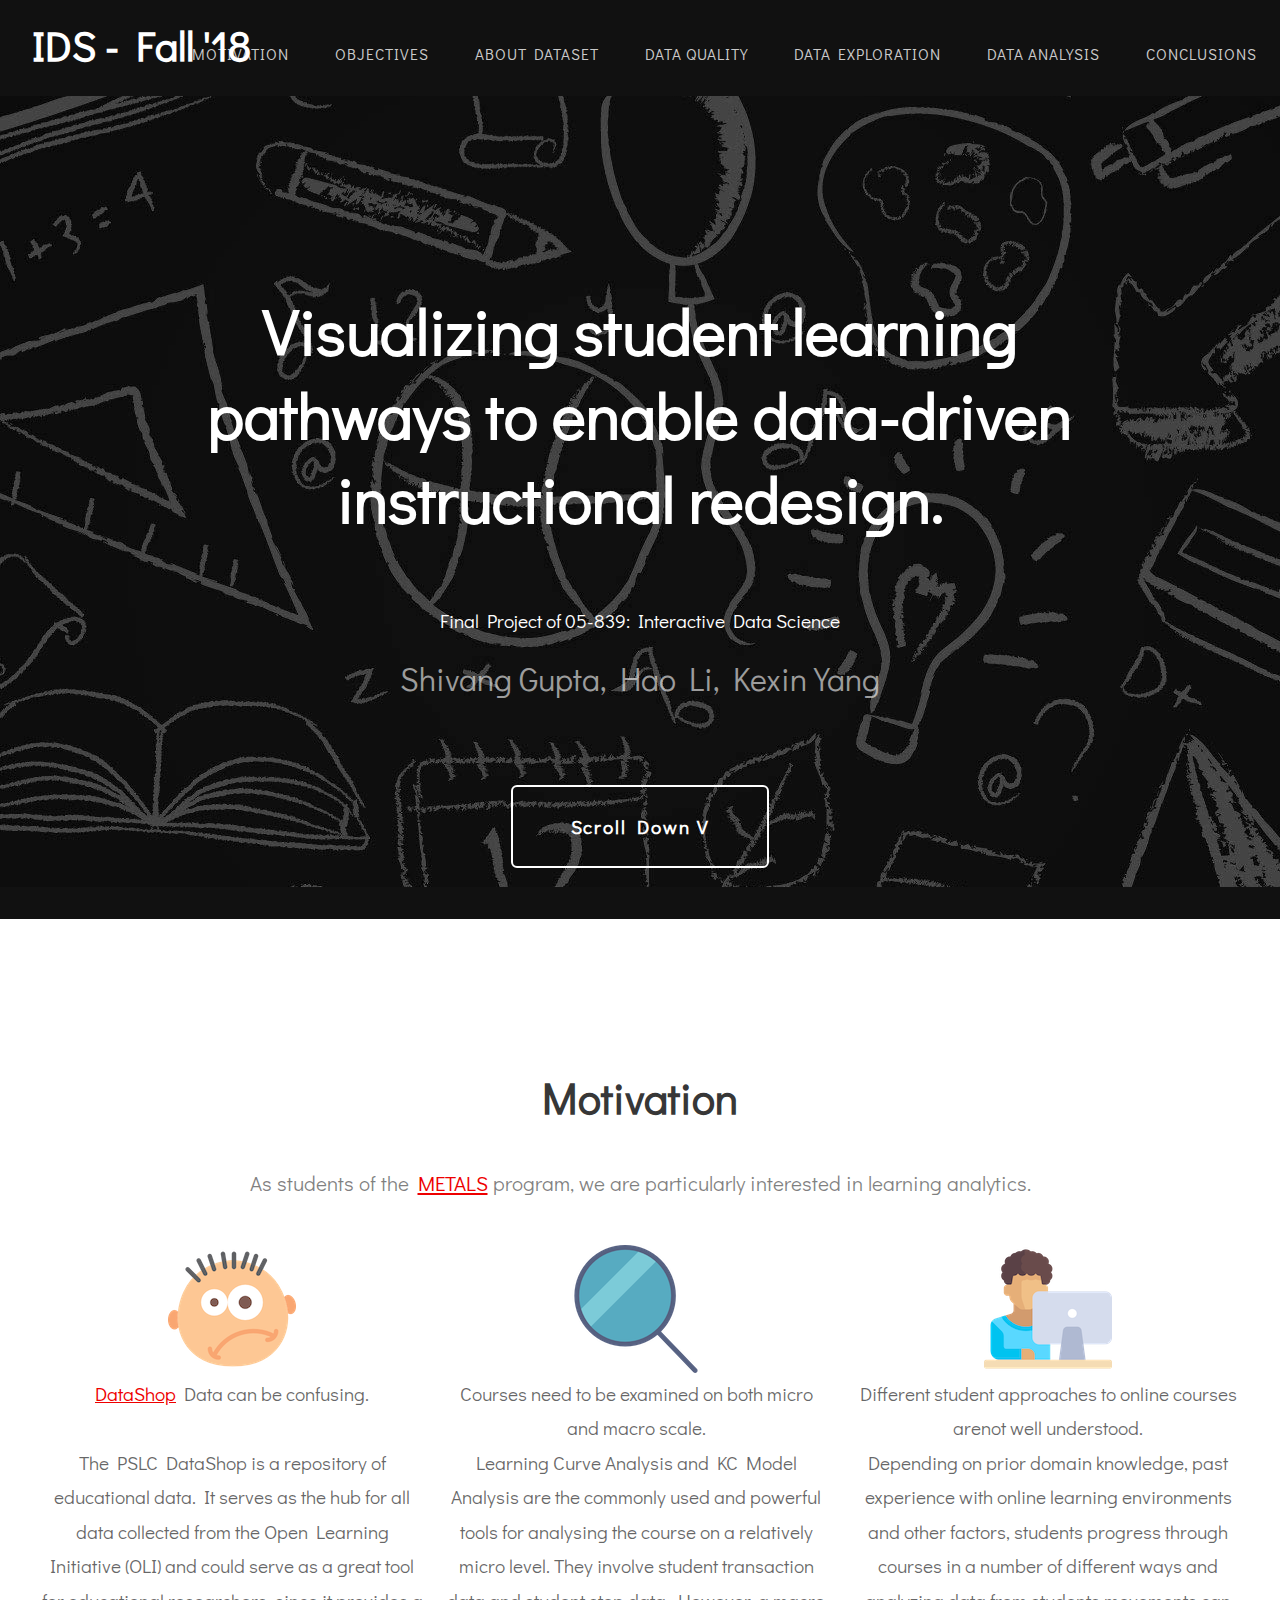
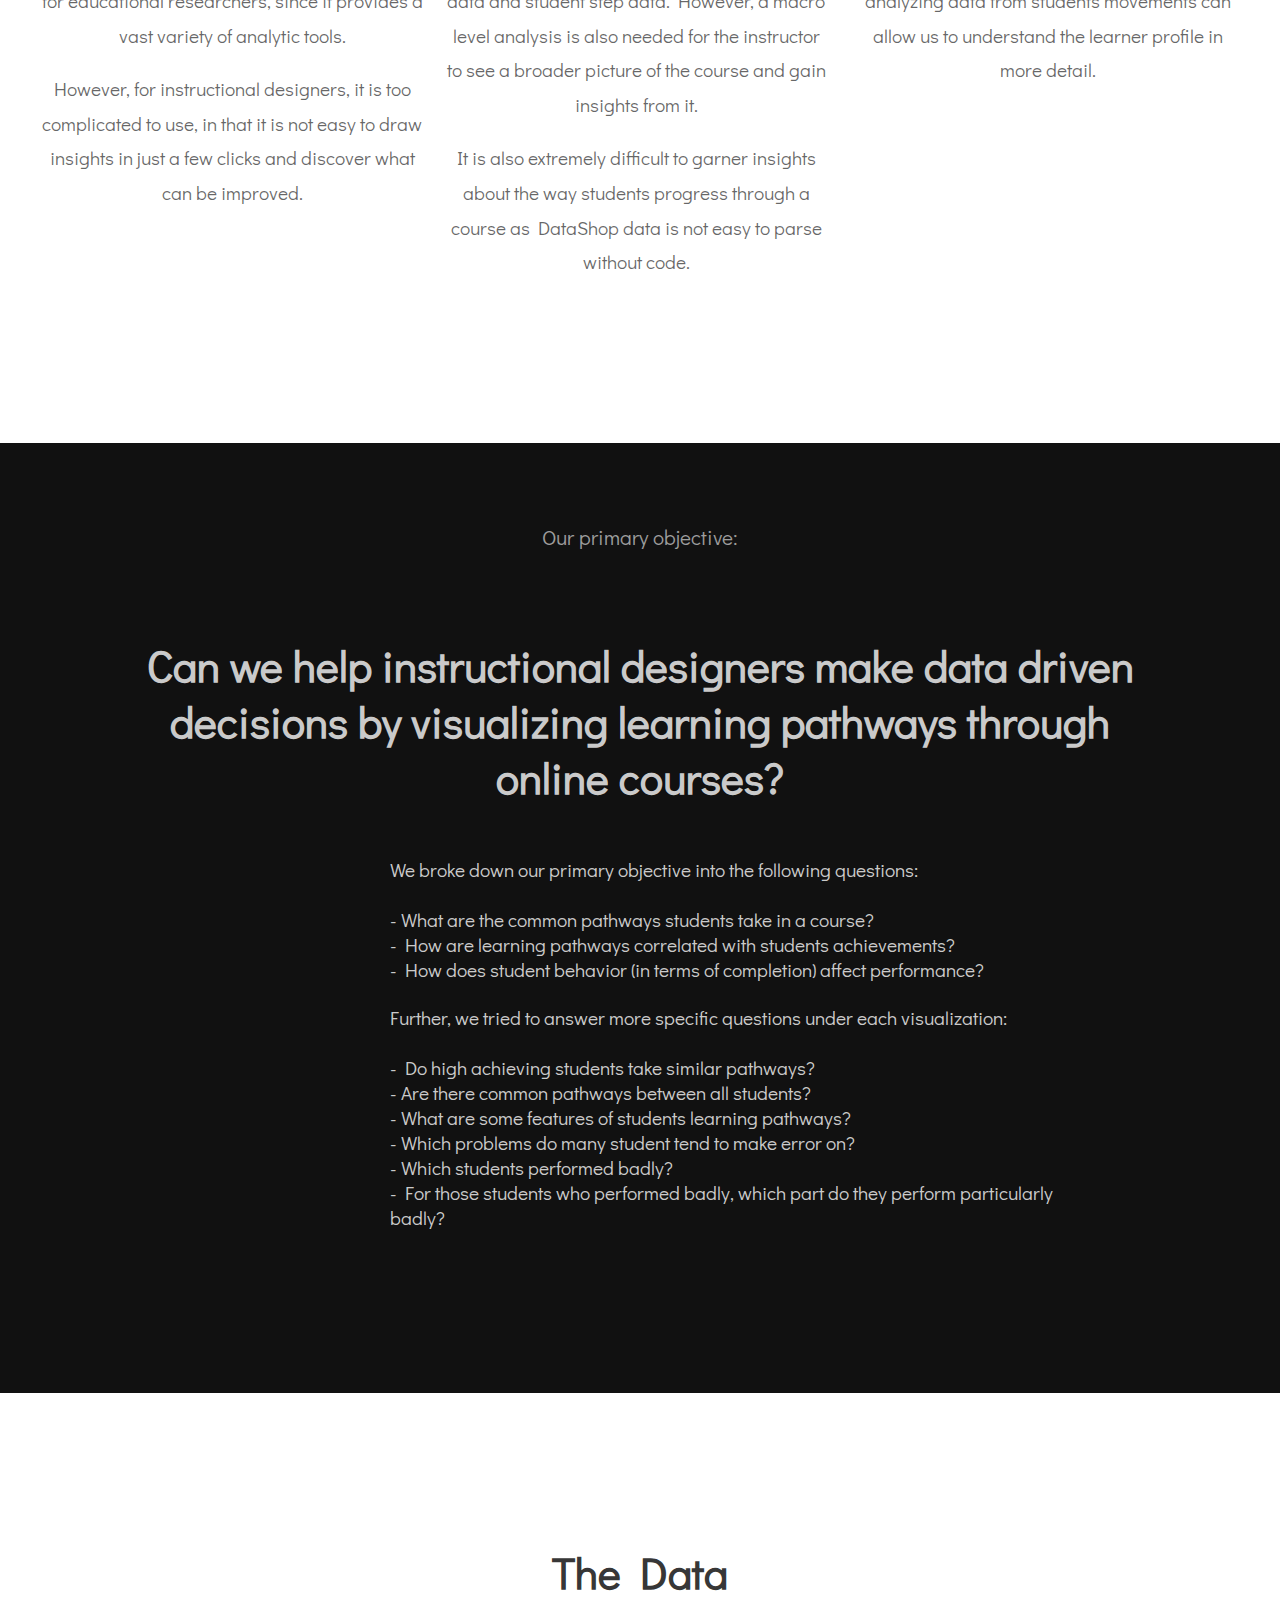
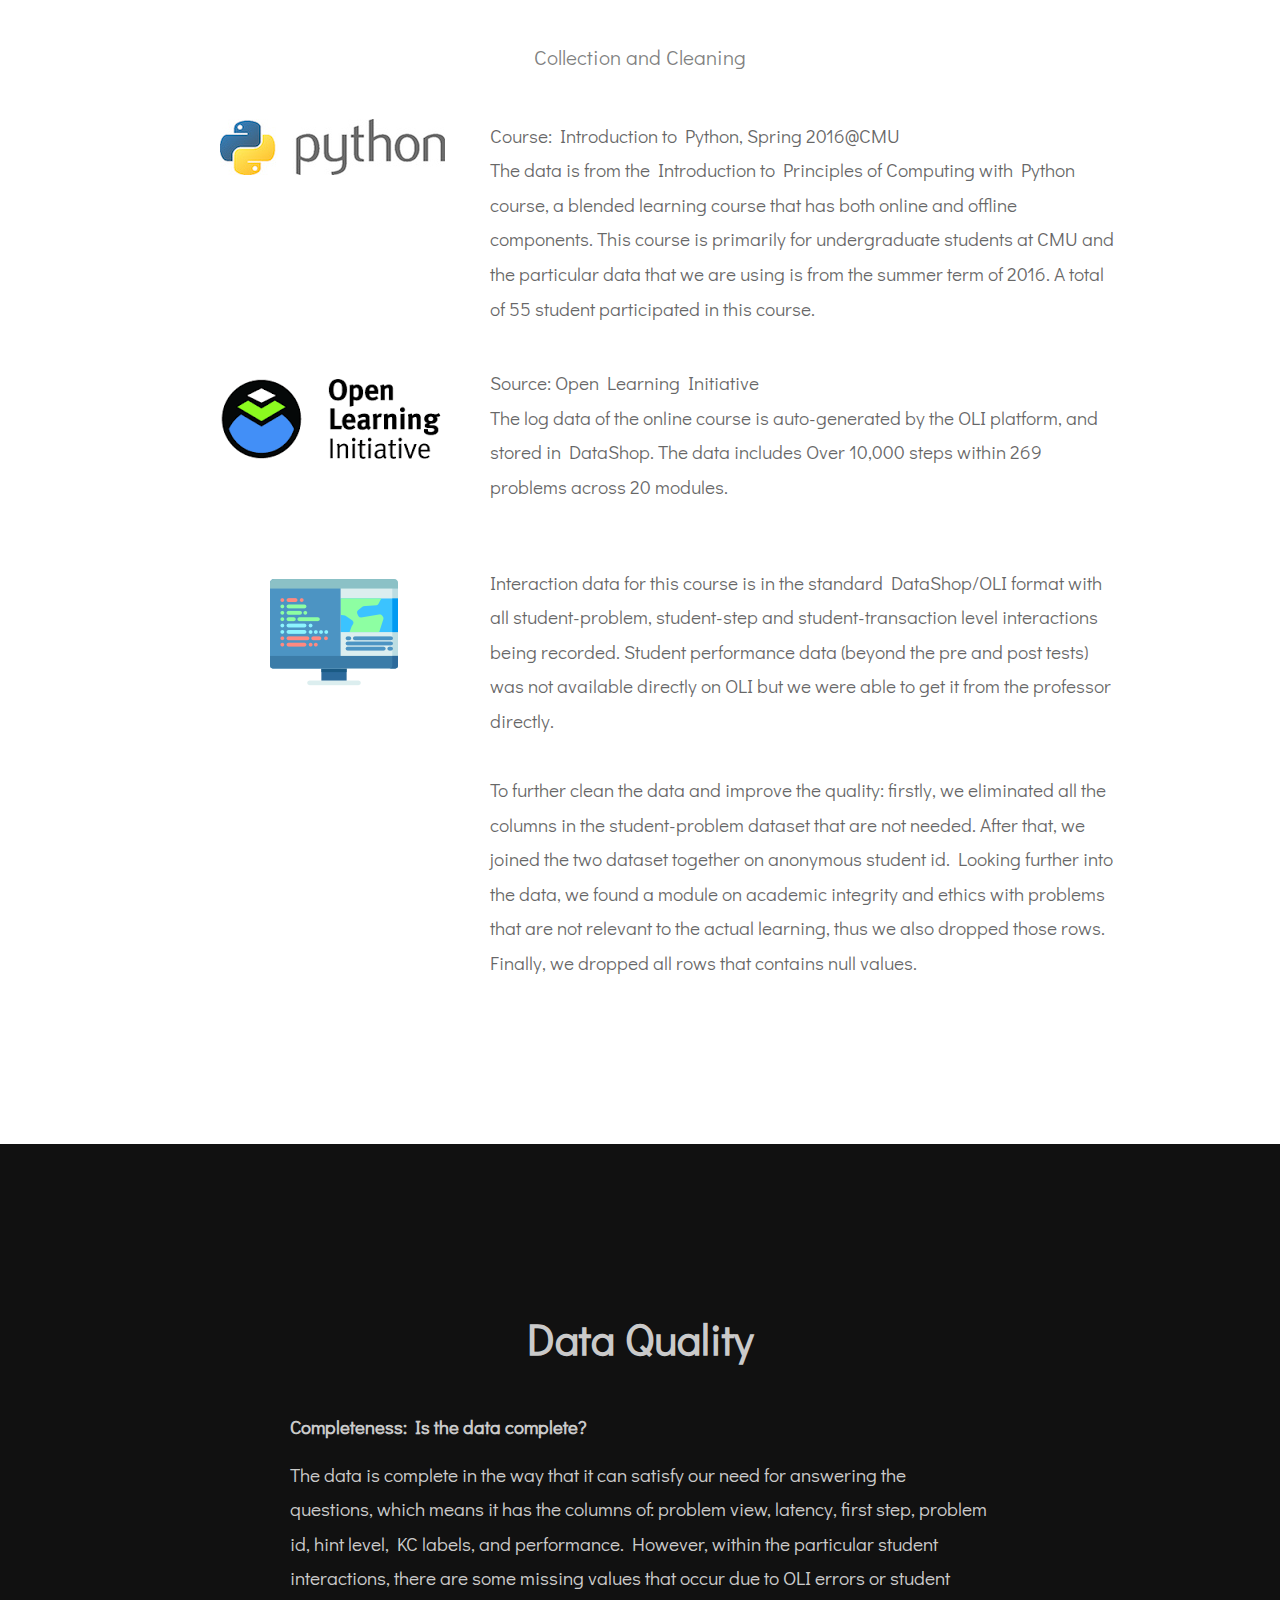
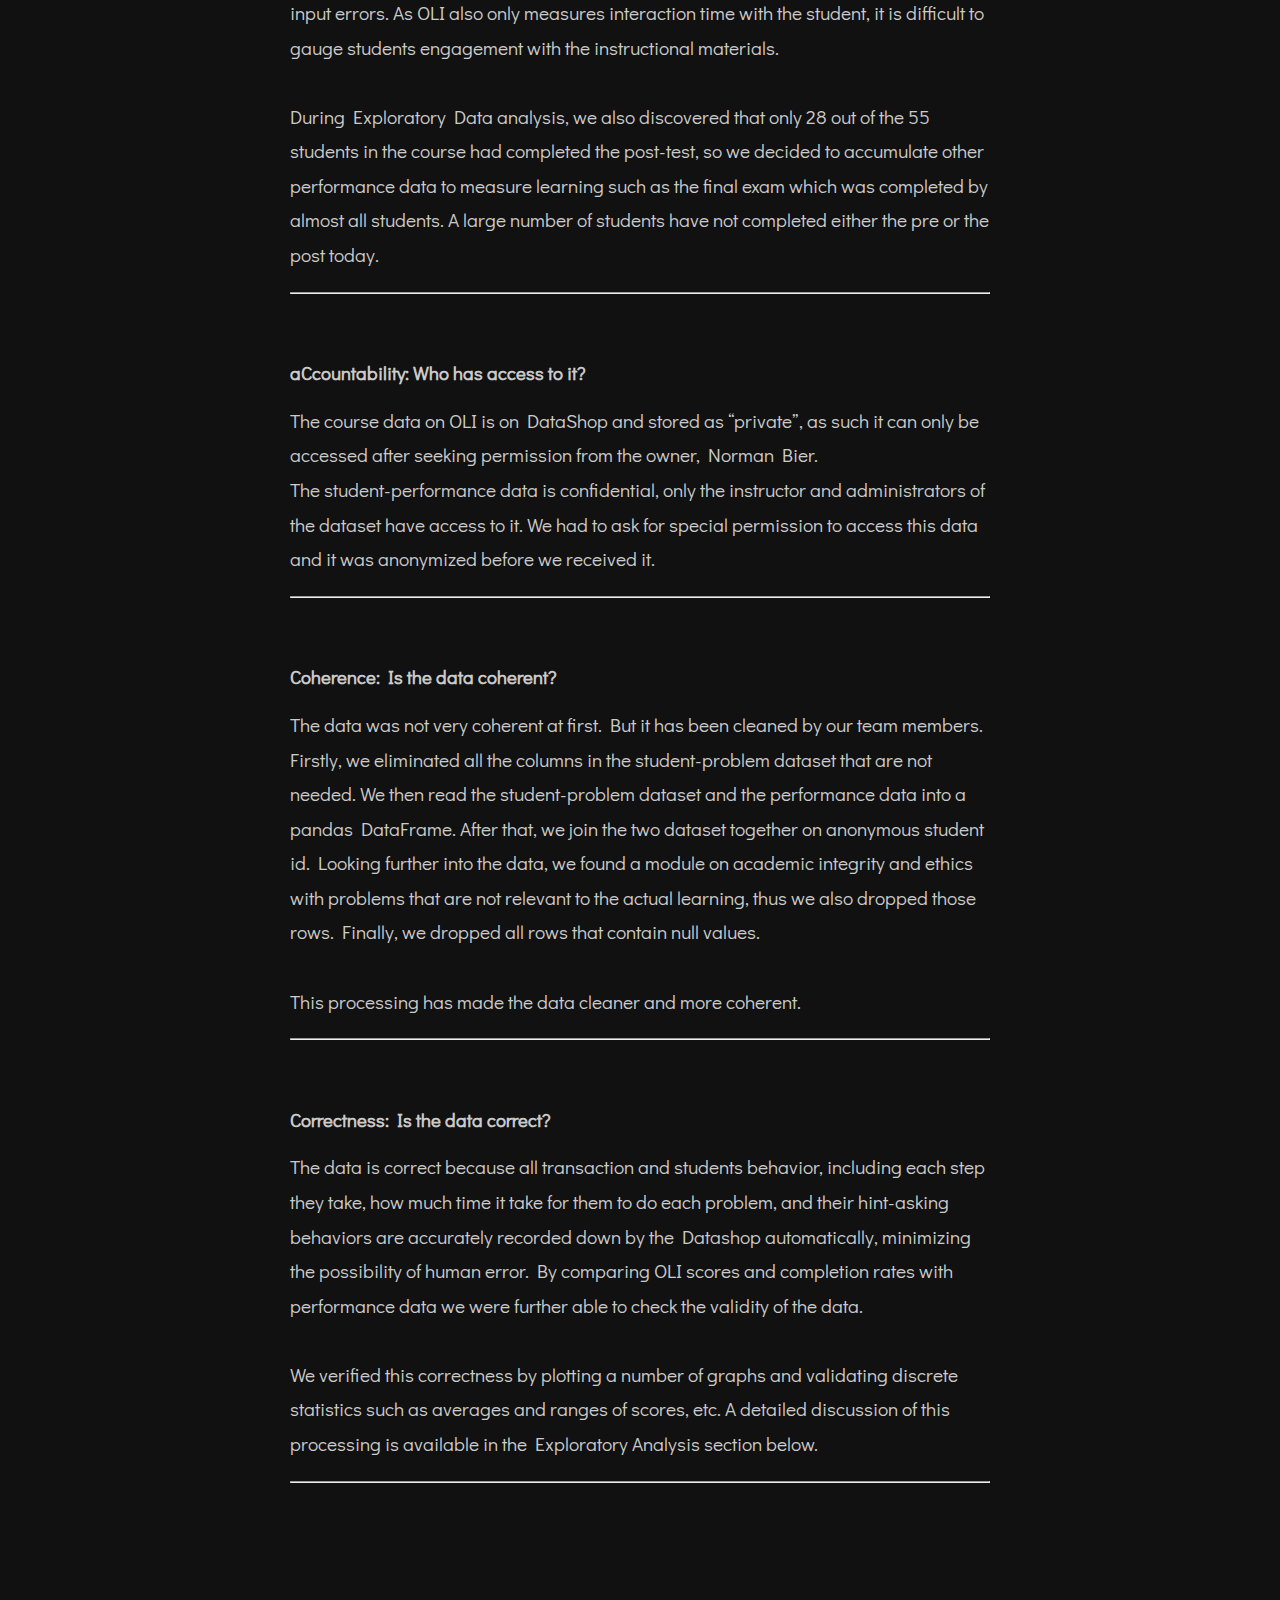
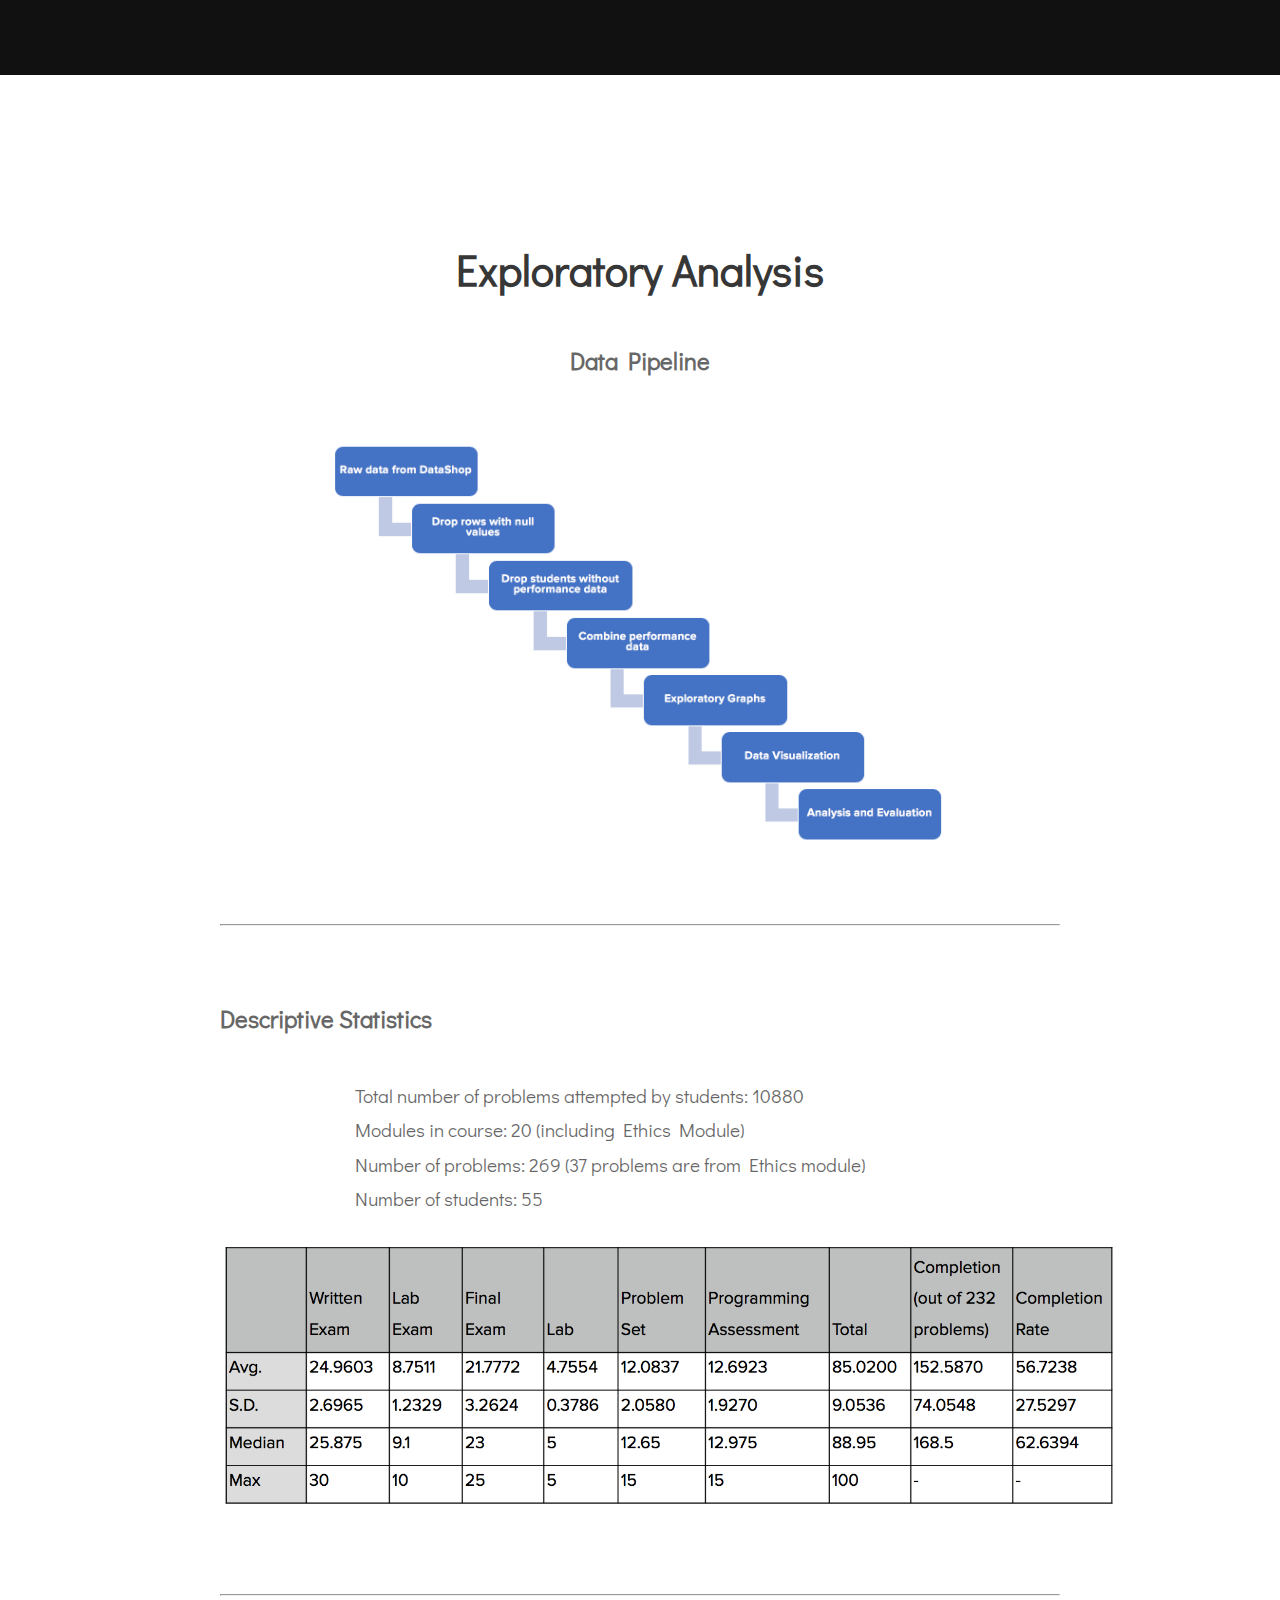
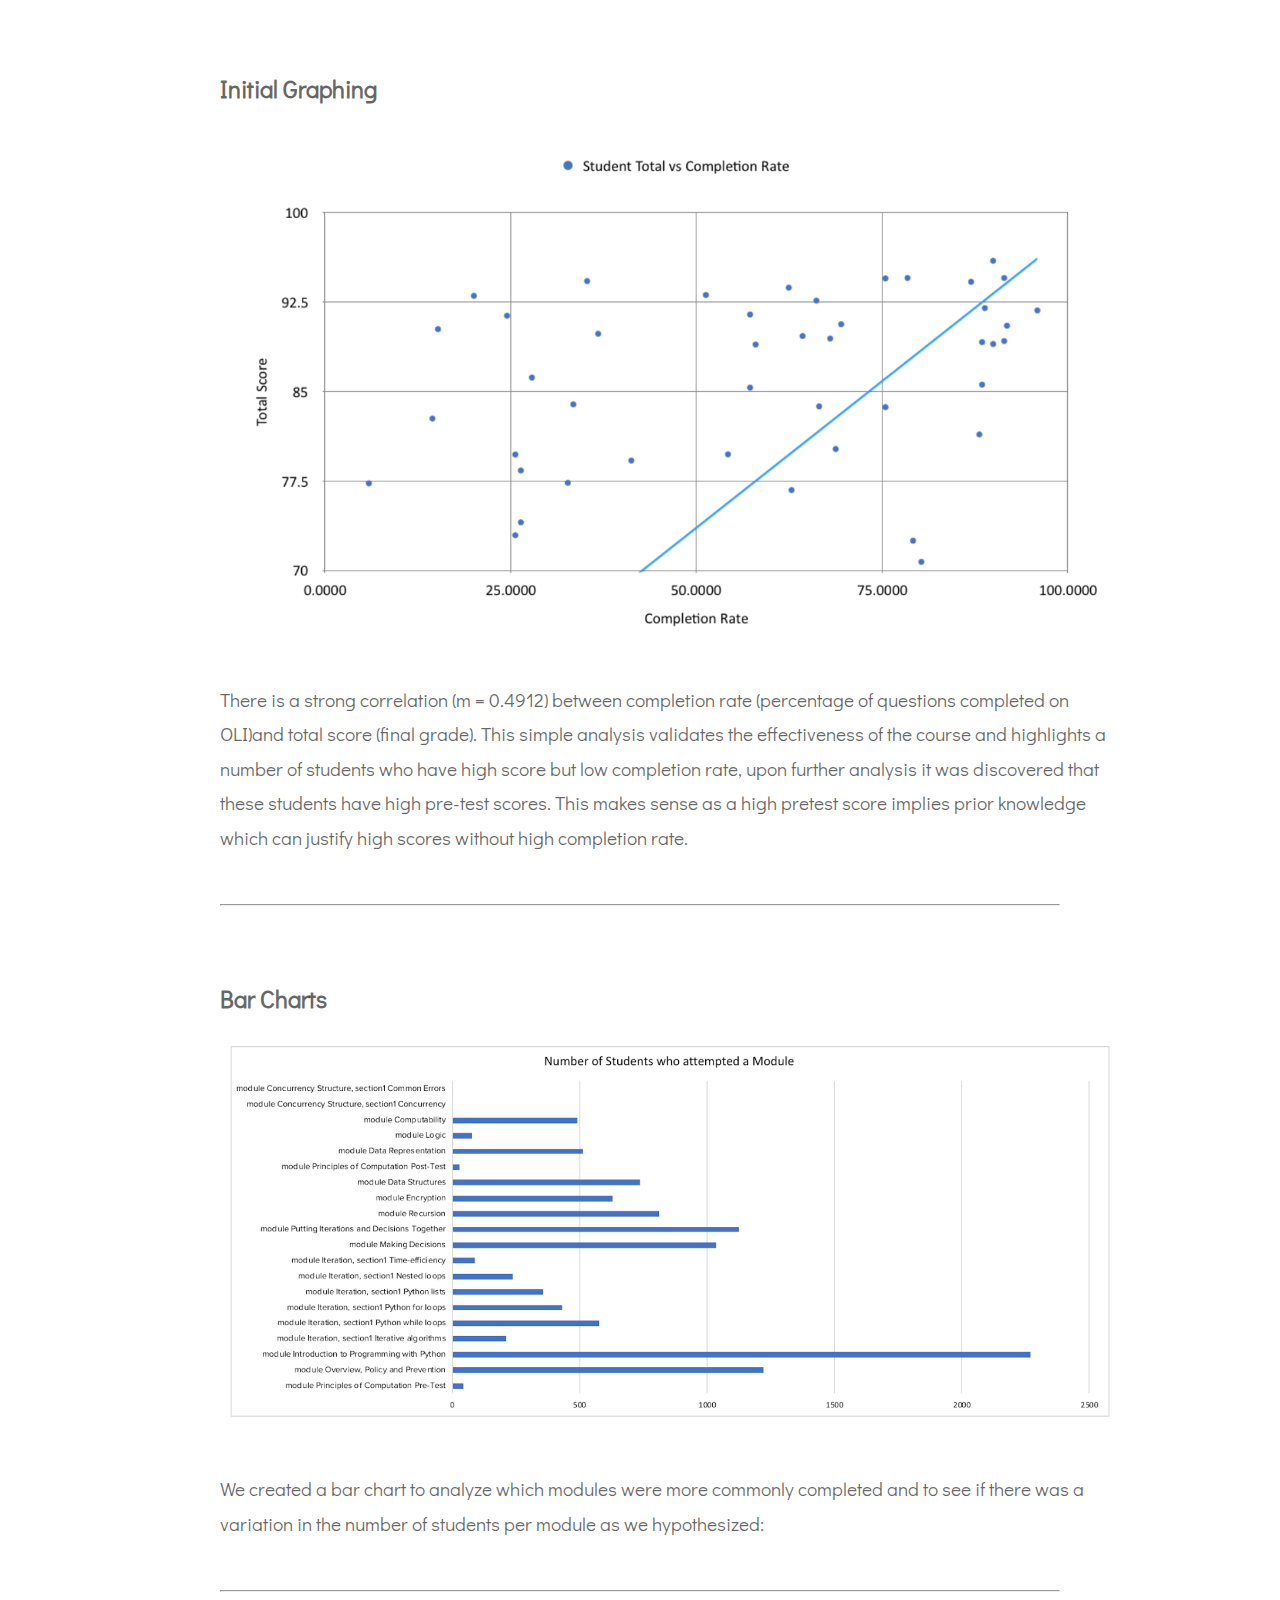
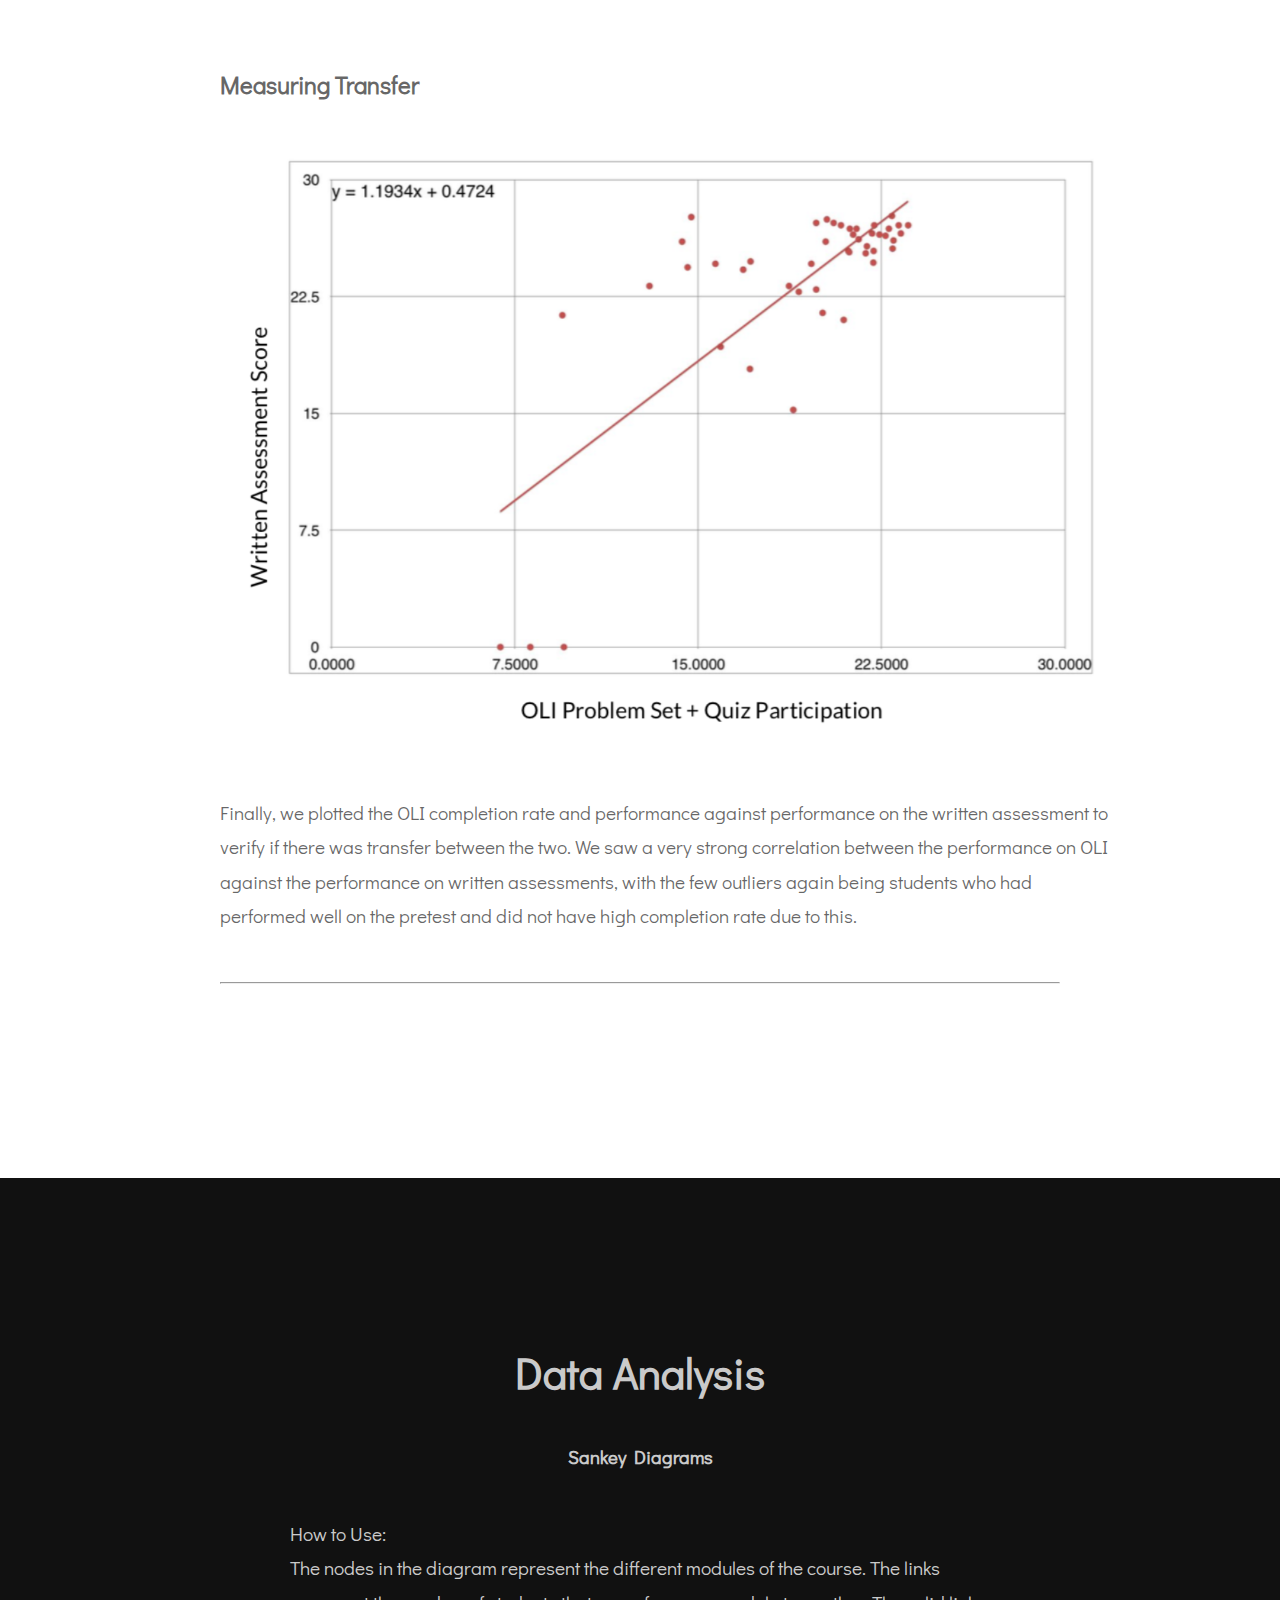
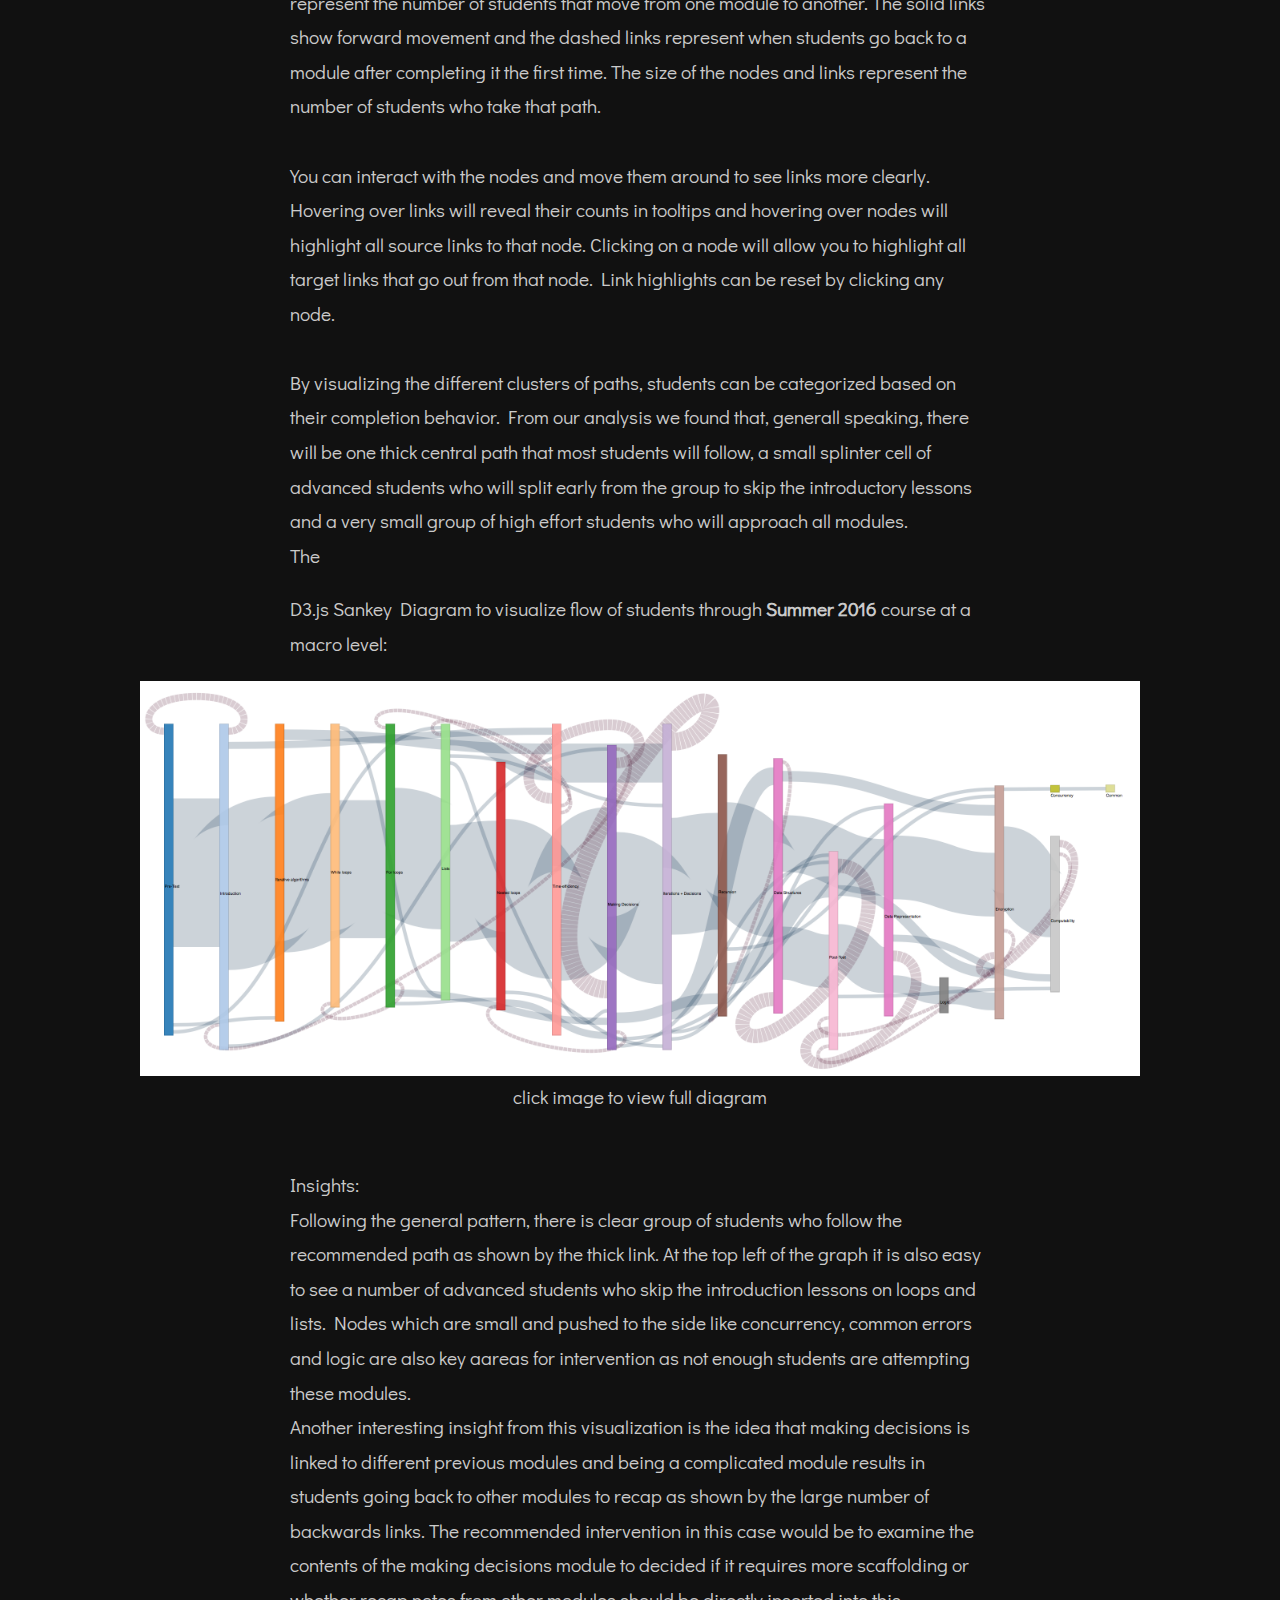
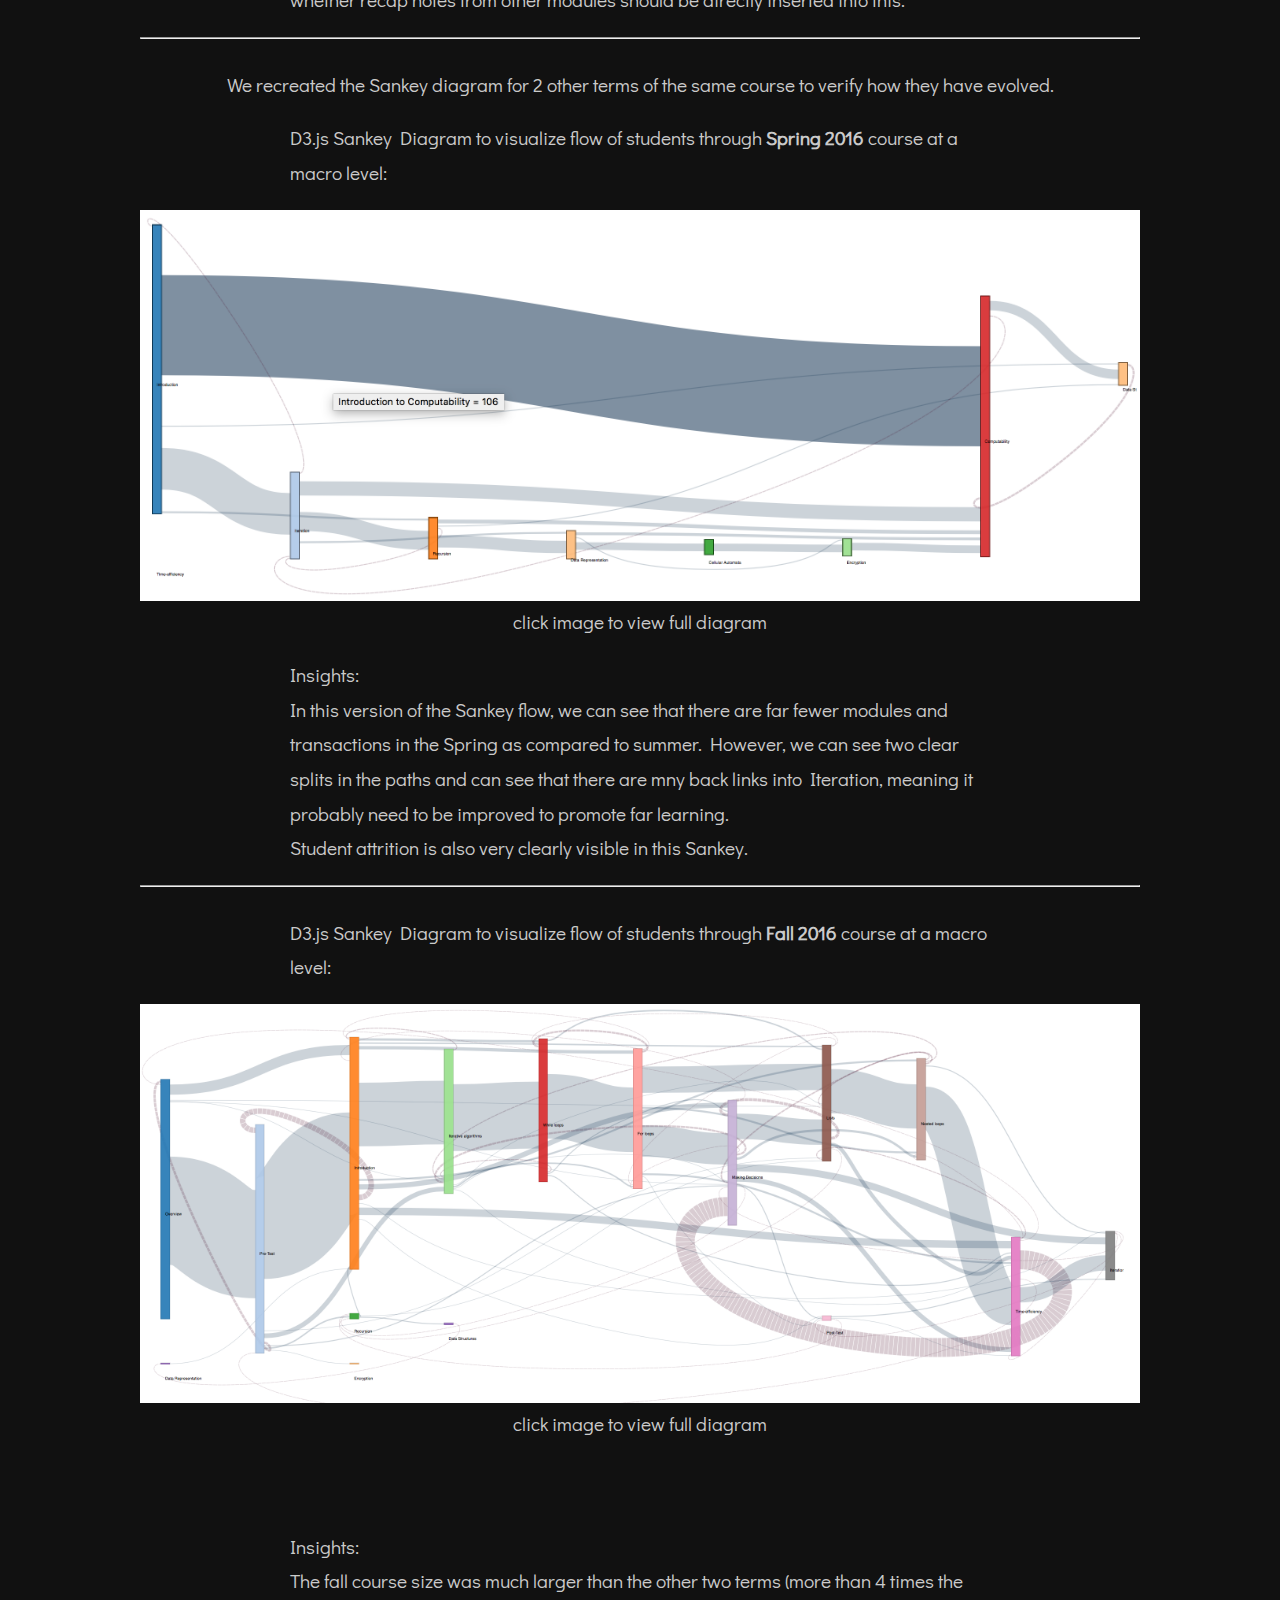
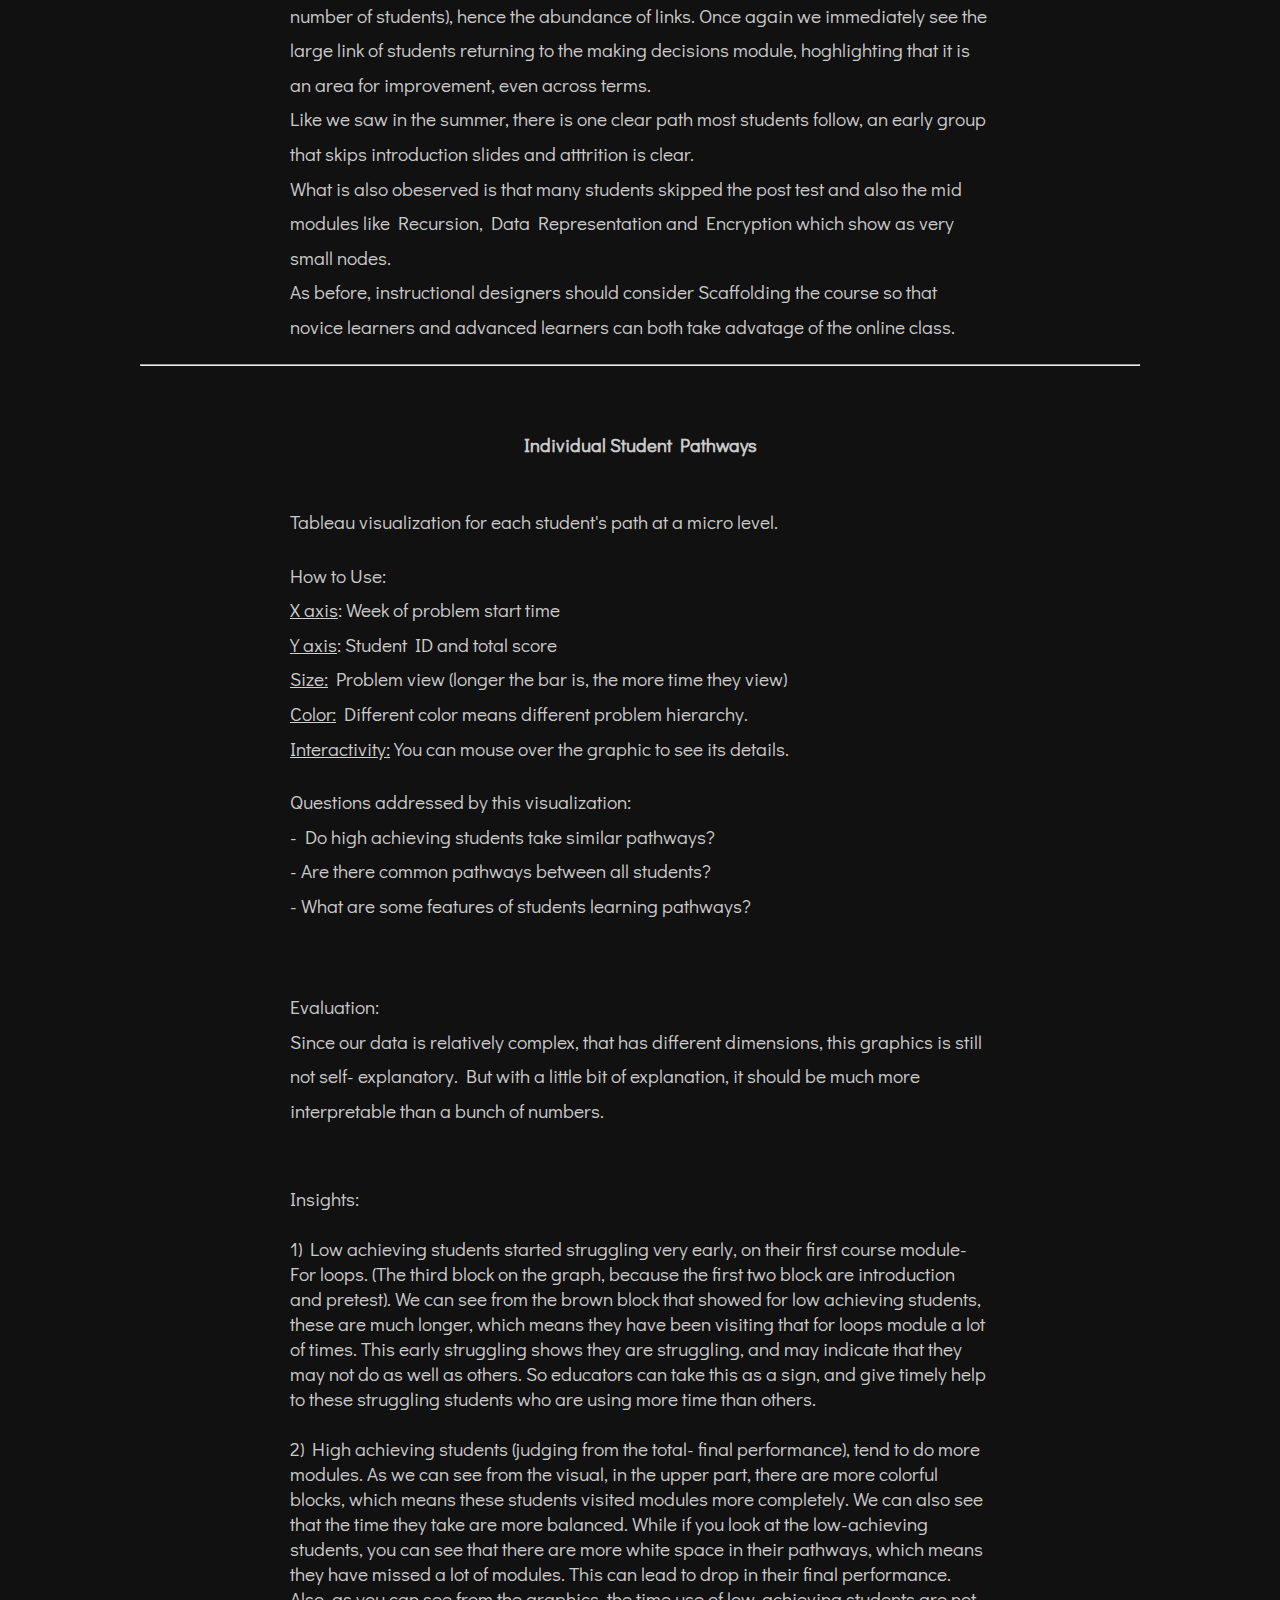
==== commit 1047b747: "complete webpages" ====
--- a/index.html
+++ b/index.html
@@ -40,192 +40,236 @@
 				<ul>
 					<!-- <li class="active"><a href="#header-wrapper" accesskey="1" title="">Top</a></li> -->
 					<li><a href="#motivation" accesskey="1" title="">Motivation</a></li>
-					<li><a href="#welcome" accesskey="2" title="">Objectives</a></li>
-					<li><a href="#quality" accesskey="3" title="">Data Quality</a></li>
-					<li><a href="#exploratory" accesskey="4" title="">Data Exploration</a></li>
-					<li><a href="#data-analysis" accesskey="5" title="">Data Analysis</a></li>
-					<li><a href="#conclusions" accesskey="6" title="">Conclusions</a></li>
+					<li><a href="#objectives" accesskey="2" title="">Objectives</a></li>
+					<li><a href="#about-dataset" accesskey="3" title="">About Dataset</a></li>
+					<li><a href="#quality" accesskey="4" title="">Data Quality</a></li>
+					<li><a href="#exploratory" accesskey="5" title="">Data Exploration</a></li>
+					<li><a href="#data-analysis" accesskey="6" title="">Data Analysis</a></li>
+					<li><a href="#conclusions" accesskey="7" title="">Conclusions</a></li>
 				</ul>
 			</div>
 		</div>
 	</div>
 
 	<div id="banner" class="container">
-			<div class="title" style="width: 80%; margin-left: 10%;">
-				<h2>Visualizing student learning pathways to enable data-driven instructional redesign.</h2>
-				<span class="byline">Shivang Gupta, Hao Li, Kexin Yang</span>
-			</div>
-			<ul class="actions">
-				<li><a href="#" class="button">Scroll Down V</a></li>
-			</ul>
+		<div class="title" style="width: 80%; margin-left: 10%;">
+			<h2>Visualizing student learning pathways to enable data-driven instructional redesign.</h2>
+			<p>Final Project of 05-839: Interactive Data Science</p>
+			<span class="byline">Shivang Gupta, Hao Li, Kexin Yang</span>
 		</div>
-<section id="motivation">
+		<ul class="actions">
+			<li><a href="#" class="button">Scroll Down V</a></li>
+		</ul>
+	</div>
+
+	<!-- <section id="overview"></section> -->
+
+	<section id="motivation">
 		<div id="wrapper">
-				<div id="three-column" class="container">
-					<div class="title">
-						<h2>Motivation</h2>
-						<span class="byline">As students of the <a href="http://metals.hcii.cmu.edu/" target="_blank">METALS</a> program,
-							we are particularly interested in learning analytics. </span>
-					</div>
-					<div class="boxA">
-						<span><img class="img-responsive" src="images/confused.png"></span>
-						<p><strong><a href="http://pslcdatashop.web.cmu.edu" target="_blank">DataShop</a> Data can be confusing.</strong><br /><br>The
-							PSLC DataShop is a repository of educational data. It serves as the hub for all data collected from the Open Learning Initiative (OLI) and could serve as a great tool for educational researchers, since it provides a vast variety of analytic tools. </p>
-						<p>However, for instructional designers, it is too complicated to use, in that it is not easy to draw insights in just a few clicks and discover what can be improved. </p>
-						<!-- <a href="#" class="button button-alt">More Info</a> -->
-					</div>
-					<div class="boxB">
-						<span><img class="img-responsive" src="images/search.png"></span>
-						<p><strong>Courses need to be examined on both micro and macro scale.
-							</strong><br>Learning Curve Analysis and KC Model Analysis are the commonly used and powerful tools for analysing the course on a relatively micro level. They involve student transaction data and student step data. However, a macro level analysis is also needed for the instructor to see a broader picture of the course and gain insights from it. </p>
-						<p>
-							It is also extremely difficult to garner insights about the way students progress through a course as DataShop data is not easy to parse without code.
+			<div id="three-column" class="container">
+				<div class="title">
+					<h2>Motivation</h2>
+					<span class="byline">As students of the <a href="http://metals.hcii.cmu.edu/" target="_blank">METALS</a> program,
+						we are particularly interested in learning analytics. </span>
+				</div>
+				<div class="boxA">
+					<span><img class="img-responsive" src="images/confused.png"></span>
+					<p><strong><a href="http://pslcdatashop.web.cmu.edu" target="_blank">DataShop</a> Data can be confusing.</strong><br /><br>The
+						PSLC DataShop is a repository of educational data. It serves as the hub for all data collected from the Open
+						Learning Initiative (OLI) and could serve as a great tool for educational researchers, since it provides a vast
+						variety of analytic tools. </p>
+					<p>However, for instructional designers, it is too complicated to use, in that it is not easy to draw insights in
+						just a few clicks and discover what can be improved. </p>
+					<!-- <a href="#" class="button button-alt">More Info</a> -->
+				</div>
+				<div class="boxB">
+					<span><img class="img-responsive" src="images/search.png"></span>
+					<p><strong>Courses need to be examined on both micro and macro scale.
+						</strong><br>Learning Curve Analysis and KC Model Analysis are the commonly used and powerful tools for analysing
+						the course on a relatively micro level. They involve student transaction data and student step data. However, a
+						macro level analysis is also needed for the instructor to see a broader picture of the course and gain insights
+						from it. </p>
+					<p>
+						It is also extremely difficult to garner insights about the way students progress through a course as DataShop
+						data is not easy to parse without code.
+					</p>
+					<!-- <a href="#" class="button button-alt">More Info</a> -->
+
+				</div>
+				<div class="boxC">
+					<span><img class="img-responsive" src="images/student.png"></span>
+					<p> <strong>Different student approaches to online courses arenot well understood.</strong><br>Depending on prior
+						domain knowledge, past experience with online learning environments and other factors, students progress through
+						courses in a number of different ways and analyzing data from students movements can allow us to understand the
+						learner profile in more detail. </p>
+					<!-- <a href="#" class="button button-alt">More Info</a> -->
+				</div>
+			</div>
+		</div>
+	</section>
+
+	<section id="objectives">
+		<div id="welcome">
+			<div class="container">
+				<div class="title">
+					<span class="byline">Our primary objective:</span>
+					<h2>Can we help instructional designers make data driven decisions by visualizing learning pathways through online
+						courses?</h2>
+				</div>
+				<p style="text-align:left; width: 70%;margin-left:25%;">We broke down our primary objective into the following
+					questions:</p>
+				<ul style="text-align:left; width: 70%;margin-left:25%;">
+					<li>- What are the common pathways students take in a course?</li>
+					<li>- How are learning pathways correlated with students achievements?</li>
+					<li>- How does student behavior (in terms of completion) affect performance?</li>
+				</ul>
+				<p style="text-align:left; width: 70%;margin-left:25%;">Further, we tried to answer more specific questions under
+					each visualization:</p>
+				<ul style="text-align:left; width: 70%;margin-left:25%;">
+					<li>- Do high achieving students take similar pathways?</li>
+					<li>- Are there common pathways between all students?</li>
+					<li>- What are some features of students learning pathways?</li>
+					<li>- Which problems do many student tend to make error on?</li>
+					<li>- Which students performed badly?</li>
+					<li>- For those students who performed badly, which part do they perform particularly badly? </li>
+				</ul>
+
+
+
+				<!-- 
+				<ul class="actions">
+					<li><a href="#" class="button">Etiam posuere</a></li>
+				</ul> -->
+			</div>
+		</div>
+	</section>
+
+	<section id="about-dataset">
+		<div id="wrapper">
+			<div id="three-column" class="container">
+				<div class="title">
+					<h2>The Data</h2>
+					<span class="byline">Collection and Cleaning </span>
+				</div>
+				<div class="boxX">
+					<span class="boxSpan"><img class="img-responsive" src="images/python.jpg"><br><br><br></span>
+					<span class="boxP">
+						<p><strong>Course: Introduction to Python, Spring 2016@CMU</strong><br />The data is from the Introduction to
+							Principles of Computing with Python course, a blended learning course that has both online and offline
+							components. This course is primarily for undergraduate students at CMU and the particular data that we are using
+							is from the summer term of 2016. A total of 55 student participated in this course. </p>
+					</span>
+				</div>
+				<br><br>
+				<div class="boxX">
+					<span class="boxSpan"><br><br><br><br><br><br><br><img class="img-responsive" src="images/oli.png"></span>
+					<span class="boxP"><br>
+						<p><strong>Source: Open Learning Initiative</strong><br />The log data of the online course is auto-generated by
+							the OLI platform, and stored in DataShop. The data includes Over 10,000 steps within 269 problems across 20
+							modules. </p><br /><br />
+					</span>
+					<!-- <a href="#" class="button button-alt">More Info</a> -->
+				</div>
+				<br /><br />
+				<div class="boxX">
+					<span class="boxSpan" style="margin-left:50px;"><br><br><br><br><img class="img-responsive" src="images/coding.png">
+					</span>
+					<span class="boxP">
+						<p>Interaction data for this course is in the standard DataShop/OLI format with all student-problem, student-step
+							and student-transaction level interactions being recorded. Student performance data (beyond the pre and post
+							tests) was not available directly on OLI but we were able to get it from the professor directly. <br /><br />
+
+							To further clean the data and improve the quality: firstly, we eliminated all the columns in the student-problem
+							dataset that are not needed. After that, we joined the two dataset together on anonymous student id. Looking
+							further into the data, we found a module on academic integrity and ethics with problems that are not relevant to
+							the actual learning, thus we also dropped those rows. Finally, we dropped all rows that contains null values.
 						</p>
-						<!-- <a href="#" class="button button-alt">More Info</a> -->
-		
-					</div>
-					<div class="boxC">
-						<span><img class="img-responsive" src="images/student.png"></span>
-						<p> <strong>Different student approaches to online courses arenot well understood.</strong><br>Depending on prior domain knowledge, past experience with online learning environments and other factors, students progress through courses in a number of different ways and analyzing data from students movements can allow us to understand the learner profile in more detail. </p>
-						<!-- <a href="#" class="button button-alt">More Info</a> -->
-					</div>
-				</div>
-			</div>
-</section>
-	
-
-	<div id="welcome">
-		<div class="container">
-			<div class="title">
-				<span class="byline">Our primary objective:</span>
-				<h2>Can we help instructional designers make data driven decisions by visualizing learning pathways through online
-					courses?</h2>
-			</div>
-			<p style="text-align:left; width: 70%;margin-left:25%;">We broke down our primary objective into the following questions:</p>
-			<ul style="text-align:left; width: 70%;margin-left:25%;">
-				<li>- What are the common pathways students take in a course?</li>
-				<li>- How are learning pathways correlated with students achievements?</li>
-				<li>- How does student behavior (in terms of completion) affect performance?</li>
-			</ul>
-			<p style="text-align:left; width: 70%;margin-left:25%;">Further, we tried to answer more specific questions under each visualization:</p>
-			<ul style="text-align:left; width: 70%;margin-left:25%;">
-				<li>- Do high achieving students take similar pathways?</li>
-				<li>- Are there common pathways between all students?</li>
-				<li>- What are some features of students learning pathways?</li>
-				<li>- Which problems do many student tend to make error on?</li>
-				<li>- Which students performed badly?</li>
-				<li>- For those students who performed badly, which part do they perform particularly badly? </li>
-			</ul>
-
-
-
-			<!-- 
-		<ul class="actions">
-			<li><a href="#" class="button">Etiam posuere</a></li>
-		</ul> -->
+					</span>
+					<!-- <a href="#" class="button button-alt">More Info</a> -->
+				</div>
+
+				<br />
+				<!-- <div class="boxX">
+					<span class="boxSpan"><img class ="img-responsive" src="images/python.png"></span>
+					<span class = "boxP"><p ><strong>Course: Introduction to Python</strong><br/><br></strong><br/><br>The data is from the Introduction to Principles of Computing with Python course, a blended learning course that has both online and offline components. This course is primarily for undergraduate students at CMU and the particular data that we are using is from the summer term of 2016. A total of 55 student participated in this course. The log data of the online course is auto-generated by the OLI platform, and stored in DataShop. The data includes Over 10,000 steps within 269 problems across 20 modules. </p>
+						</span>
+					<a href="#" class="button button-alt">More Info</a> -->
+			</div>
 		</div>
-	</div>
-	<div id="wrapper">
-		<div id="three-column" class="container">
-			<div class="title">
-				<h2>The Data</h2>
-				<span class="byline">Collection and Cleaning </span>
-			</div>
-			<div class="boxX">
-				<span class="boxSpan"><img class="img-responsive" src="images/python.jpg"><br><br><br></span>
-				<span class="boxP">
-					<p><strong>Course: Introduction to Python, Spring 2016@CMU</strong><br />The data is from the Introduction to
-						Principles of Computing with Python course, a blended learning course that has both online and offline
-						components. This course is primarily for undergraduate students at CMU and the particular data that we are using
-						is from the summer term of 2016. A total of 55 student participated in this course. </p>
-				</span>
-			</div>
-			<br><br>
-			<div class="boxX">
-				<span class="boxSpan"><br><br><br><br><img class="img-responsive" src="images/oli.png"></span>
-				<span class="boxP"><br>
-					<p><strong>Source: Open Learning Initiative</strong><br />The log data of the online course is auto-generated by
-						the OLI platform, and stored in DataShop. The data includes Over 10,000 steps within 269 problems across 20
-						modules. </p><br /><br />
-				</span>
-				<!-- <a href="#" class="button button-alt">More Info</a> -->
-			</div>
-			<br /><br />
-			<div class="boxX">
-				<span class="boxSpan" style="margin-left:50px;"><br><br><br><img class="img-responsive" src="images/coding.png">
-				</span>
-				<span class="boxP">
-					<p>Interaction data for this course is in the standard DataShop/OLI format with all student-problem, student-step
-						and student-transaction level interactions being recorded. Student performance data (beyond the pre and post
-						tests) was not available directly on OLI but we were able to get it from the professor directly. <br /><br />
-
-						To further clean the data and improve the quality: firstly, we eliminated all the columns in the student-problem dataset that are not needed. After that, we joined the two dataset together on anonymous student id. Looking further into the data, we found a module on academic integrity and ethics with problems that are not relevant to the actual learning, thus we also dropped those rows. Finally, we dropped all rows that contains null values.
-					</p>
-				</span>
-				<!-- <a href="#" class="button button-alt">More Info</a> -->
-			</div>
-
-			<br />
-			<!-- <div class="boxX">
-			<span class="boxSpan"><img class ="img-responsive" src="images/python.png"></span>
-			<span class = "boxP"><p ><strong>Course: Introduction to Python</strong><br/><br></strong><br/><br>The data is from the Introduction to Principles of Computing with Python course, a blended learning course that has both online and offline components. This course is primarily for undergraduate students at CMU and the particular data that we are using is from the summer term of 2016. A total of 55 student participated in this course. The log data of the online course is auto-generated by the OLI platform, and stored in DataShop. The data includes Over 10,000 steps within 269 problems across 20 modules. </p>
-				</span>
-			<!-- <a href="#" class="button button-alt">More Info</a> -->
-		</div>
-	</div>
-
-<section id="quality">
+	</section>
+
+
+
+	<section id="quality">
 		<div id="welcome">
-				<div class="container">
-					<div class="title">
-						<!-- <span class="byline">Our primary objective:</span> -->
-						<h2>Data Quality</h2>
-		
-					</div>
-					<h3 style="text-align:left; width: 70%;margin-left:15%;">Completeness: Is the data complete?</h3>
-					<p style="text-align:left; width: 70%;margin-left:15%;">
-						The data is complete in the way that it can satisfy our need for answering the questions, which means it has the columns of: problem view, latency, first step, problem id, hint level, KC labels, and performance. However, within the particular student interactions, there are some missing values that occur due to OLI errors or student input errors. As OLI also only measures interaction time with the student, it is difficult to gauge students engagement with the instructional materials.
-						<br><br>
-						During Exploratory Data analysis, we also discovered that only 28 out of the 55 students in the course had completed the post-test, so we decided to accumulate other performance data to measure learning such as the final exam which was completed by almost all students. A large number of students have not completed either the pre or the post today.
-		
-					</p>
+			<div class="container">
+				<div class="title">
+					<!-- <span class="byline">Our primary objective:</span> -->
+					<h2>Data Quality</h2>
+				</div>
+				<h3 style="text-align:left; width: 70%;margin-left:15%;">Completeness: Is the data complete?</h3>
+				<p style="text-align:left; width: 70%;margin-left:15%;">
+					The data is complete in the way that it can satisfy our need for answering the questions, which means it has the
+					columns of: problem view, latency, first step, problem id, hint level, KC labels, and performance. However, within
+					the particular student interactions, there are some missing values that occur due to OLI errors or student input
+					errors. As OLI also only measures interaction time with the student, it is difficult to gauge students engagement
+					with the instructional materials.
+					<br><br>
+					During Exploratory Data analysis, we also discovered that only 28 out of the 55 students in the course had
+					completed the post-test, so we decided to accumulate other performance data to measure learning such as the final
+					exam which was completed by almost all students. A large number of students have not completed either the pre or
+					the post today.
+
+				</p>
+				<div style="width: 70%;margin-left:15%;">
+					<hr>
+				</div><br>
+
+				<h3 style="text-align:left; width: 70%;margin-left:15%;"><strong>aCcountability: Who has access to it?</strong></h3>
+				<p style="text-align:left; width: 70%;margin-left:15%;">
+					The course data on OLI is on DataShop and stored as “private”, as such it can only be accessed after seeking
+					permission from the owner, Norman Bier.
+					<br>
+					The student-performance data is confidential, only the instructor and administrators of the dataset have access to
+					it. We had to ask for special permission to access this data and it was anonymized before we received it.
+				</p>
+				<div style="width: 70%;margin-left:15%;">
+					<hr>
+				</div><br>
+
+				<h3 style="text-align:left; width: 70%;margin-left:15%;"><strong>Coherence: Is the data coherent?</strong></h3>
+				<p style="text-align:left; width: 70%;margin-left:15%;">
+					The data was not very coherent at first. But it has been cleaned by our team members. Firstly, we eliminated all
+					the columns in the student-problem dataset that are not needed. We then read the student-problem dataset and the
+					performance data into a pandas DataFrame. After that, we join the two dataset together on anonymous student id.
+					Looking further into the data, we found a module on academic integrity and ethics with problems that are not
+					relevant to the actual learning, thus we also dropped those rows. Finally, we dropped all rows that contain null
+					values.
+					<br><br>
+					This processing has made the data cleaner and more coherent.
+
+				</p>
+				<div style="width: 70%;margin-left:15%;">
+					<hr>
+				</div><br>
+				<h3 style="text-align:left; width: 70%;margin-left:15%;"><strong>Correctness: Is the data correct?</strong></h3>
+				<p style="text-align:left; width: 70%;margin-left:15%;">
+					The data is correct because all transaction and students behavior, including each step they take, how much time it
+					take for them to do each problem, and their hint-asking behaviors are accurately recorded down by the Datashop
+					automatically, minimizing the possibility of human error. By comparing OLI scores and completion rates with
+					performance data we were further able to check the validity of the data.
+					<br><br>
+					We verified this correctness by plotting a number of graphs and validating discrete statistics such as averages
+					and ranges of scores, etc. A detailed discussion of this processing is available in the Exploratory Analysis
+					section below.
 					<div style="width: 70%;margin-left:15%;">
 						<hr>
 					</div><br>
-		
-					<h3 style="text-align:left; width: 70%;margin-left:15%;"><strong>aCcountability: Who has access to it?</strong></h3>
-					<p style="text-align:left; width: 70%;margin-left:15%;">
-						The course data on OLI is on DataShop and stored as “private”, as such it can only be accessed after seeking permission from the owner, Norman Bier.
-						<br>
-						The student-performance data is confidential, only the instructor and administrators of the dataset have access to it. We had to ask for special permission to access this data and it was anonymized before we received it.
-					</p>
-					<div style="width: 70%;margin-left:15%;">
-						<hr>
-					</div><br>
-		
-					<h3 style="text-align:left; width: 70%;margin-left:15%;"><strong>Coherence: Is the data coherent?</strong></h3>
-					<p style="text-align:left; width: 70%;margin-left:15%;">
-						The data was not very coherent at first. But it has been cleaned by our team members. Firstly, we eliminated all the columns in the student-problem dataset that are not needed. We then read the student-problem dataset and the performance data into a pandas DataFrame. After that, we join the two dataset together on anonymous student id. Looking further into the data, we found a module on academic integrity and ethics with problems that are not relevant to the actual learning, thus we also dropped those rows. Finally, we dropped all rows that contain null values.
-						<br><br>
-						This processing has made the data cleaner and more coherent.
-		
-					</p>
-					<div style="width: 70%;margin-left:15%;">
-						<hr>
-					</div><br>
-					<h3 style="text-align:left; width: 70%;margin-left:15%;"><strong>Correctness: Is the data correct?</strong></h3>
-					<p style="text-align:left; width: 70%;margin-left:15%;">
-						The data is correct because all transaction and students behavior, including each step they take, how much time it take for them to do each problem, and their hint-asking behaviors are accurately recorded down by the Datashop automatically, minimizing the possibility of human error. By comparing OLI scores and completion rates with performance data we were further able to check the validity of the data.
-						<br><br>
-						We verified this correctness by plotting a number of graphs and validating discrete statistics such as averages and ranges of scores, etc. A detailed discussion of this processing is available in the Exploratory Analysis section below.
-						<div style="width: 70%;margin-left:15%;">
-							<hr>
-						</div><br>
-					</p>
-				</div>
-			</div>
-</section>
-	
+				</p>
+			</div>
+		</div>
+	</section>
+
 
 	<!-- <div id="wrapper" class="wrapper-exp"> -->
 	<div id="exploratory" class="wrapper-exp">
@@ -266,7 +310,11 @@
 				<h2>Initial Graphing </h2>
 				<span><img class="img-responsive" src="images/ex1.png" style="width: 100%"><br><br><br></span>
 				<span style="text-align:left;">
-					<p>There is a strong correlation (m = 0.4912) between completion rate (percentage of questions completed on OLI)and total score (final grade). This simple analysis validates the effectiveness of the course and highlights a number of students who have high score but low completion rate, upon further analysis it was discovered that these students have high pre-test scores. This makes sense as a high pretest score implies prior knowledge which can justify high scores without high completion rate.
+					<p>There is a strong correlation (m = 0.4912) between completion rate (percentage of questions completed on
+						OLI)and total score (final grade). This simple analysis validates the effectiveness of the course and highlights
+						a number of students who have high score but low completion rate, upon further analysis it was discovered that
+						these students have high pre-test scores. This makes sense as a high pretest score implies prior knowledge which
+						can justify high scores without high completion rate.
 				</span>
 
 			</div>
@@ -281,7 +329,8 @@
 				<span><img class="img-responsive" src="images/ex2.png" style="width: 100%"><br><br><br></span>
 				<span style="text-align:left;">
 					<p>
-						We created a bar chart to analyze which modules were more commonly completed and to see if there was a variation in the number of students per module as we hypothesized:
+						We created a bar chart to analyze which modules were more commonly completed and to see if there was a variation
+						in the number of students per module as we hypothesized:
 				</span>
 
 			</div>
@@ -296,7 +345,10 @@
 				<span><img class="img-responsive" src="images/ex3.png" style="width: 100%"><br><br><br></span>
 				<span style="text-align:left;">
 					<p>
-						Finally, we plotted the OLI completion rate and performance against performance on the written assessment to verify if there was transfer between the two. We saw a very strong correlation between the performance on OLI against the performance on written assessments, with the few outliers again being students who had performed well on the pretest and did not have high completion rate due to this.
+						Finally, we plotted the OLI completion rate and performance against performance on the written assessment to
+						verify if there was transfer between the two. We saw a very strong correlation between the performance on OLI
+						against the performance on written assessments, with the few outliers again being students who had performed well
+						on the pretest and did not have high completion rate due to this.
 				</span>
 
 			</div>
@@ -305,257 +357,296 @@
 				<hr>
 			</div><br>
 
-
-
-
 			<br />
 
 		</div>
 	</div>
-<section id="data-analysis">
+	<section id="data-analysis">
 		<div id="welcome" class="welcome-data">
-				<div class="container">
+			<div class="container">
+				<div class="title">
+					<!-- <span class="byline">Our primary objective:</span> -->
+					<h2>Data Analysis</h2>
+					<h3>Sankey Diagrams</h3>
+				</div>
+
+				<p style="text-align:left; width: 70%;margin-left:15%;">
+
+					<strong>How to Use:</strong><br />
+					The nodes in the diagram represent the different modules of the course. The links represent the number of students
+					that move from one module to another. The solid links show forward movement and the dashed links represent when
+					students go back to a module after completing it the first time. The size of the nodes and links represent the
+					number of students who take that path. <br><br />
+					You can interact with the nodes and move them around to see links more clearly. Hovering over links will reveal
+					their counts in tooltips and hovering over nodes will highlight all source links to that node. Clicking on a node
+					will allow you to highlight all target links that go out from that node. Link highlights can be reset by clicking
+					any node. <br /><br />
+					By visualizing the different clusters of paths, students can be categorized based on their completion behavior.
+					From our analysis we found that, generall speaking, there will be one thick central path that most students will
+					follow, a small splinter cell of advanced students who will split early from the group to skip the introductory
+					lessons and a very small group of high effort students who will approach all modules. <br> The
+
+					<p style="text-align:left; width: 70%;margin-left:15%;"><strong>D3.js Sankey Diagram to visualize flow of students
+							through <strong>Summer 2016</strong> course at a macro level:</strong></p>
+					<a href="sankey/index.html"><span><img class="img-responsive" src="images/sankey1.png" style="width: 100%"><br></span></a>
+					<p> click image to view full diagram</p>
+
+
+					<p style="text-align:left; width: 70%;margin-left:15%;">
+						<br>
+						<strong>Insights:</strong><br>
+						Following the general pattern, there is clear group of students who follow the recommended path as shown by the
+						thick link. At the top left of the graph it is also easy to see a number of advanced students who skip the
+						introduction lessons on loops and lists. Nodes which are small and pushed to the side like concurrency, common
+						errors and logic are also key aareas for intervention as not enough students are attempting these modules.<br />
+						Another interesting insight from this visualization is the idea that making decisions is linked to different
+						previous modules and being a complicated module results in students going back to other modules to recap as shown
+						by the large number of backwards links. The recommended intervention in this case would be to examine the
+						contents of the making decisions module to decided if it requires more scaffolding or whether recap notes from
+						other modules should be directly inserted into this.
+					</p>
+					<div style="width: 100%;">
+						<hr>
+					</div><br>
+
+					<p>We recreated the Sankey diagram for 2 other terms of the same course to verify how they have evolved. </p>
+
+					<p style="text-align:left; width: 70%;margin-left:15%;"><strong>D3.js Sankey Diagram to visualize flow of students
+							through <strong>Spring 2016</strong> course at a macro level:</strong></p>
+					<a href="sankey/index2.html"><span><img class="img-responsive" src="images/sankey2.png" style="width: 100%"><br></span></a>
+					<p> click image to view full diagram</p>
+
+
+
+					<p style="text-align:left; width: 70%;margin-left:15%;">
+						<strong>Insights:</strong><br>
+
+						In this version of the Sankey flow, we can see that there are far fewer modules and transactions in the Spring as
+						compared to summer. However, we can see two clear splits in the paths and can see that there are mny back links
+						into Iteration, meaning it probably need to be improved to promote far learning. <br>
+						Student attrition is also very clearly visible in this Sankey.
+
+					</p>
+					<div style="width: 100%;">
+						<hr>
+					</div><br>
+
+					<p style="text-align:left; width: 70%;margin-left:15%;"><strong>D3.js Sankey Diagram to visualize flow of students
+							through <strong>Fall 2016</strong> course at a macro level:</strong></p>
+					<a href="sankey/index3.html"><span><img class="img-responsive" src="images/sankey3.png" style="width: 100%"><br></span></a>
+					<p> click image to view full diagram</p>
+
+
+					<p style="text-align:left; width: 70%;margin-left:15%;">
+
+
+						<br><br>
+						<strong>Insights:</strong><br>
+						The fall course size was much larger than the other two terms (more than 4 times the number of students), hence
+						the abundance of links. Once again we immediately see the large link of students returning to the making
+						decisions module, hoghlighting that it is an area for improvement, even across terms. <br> Like we saw in the
+						summer, there is one clear path most students follow, an early group that skips introduction slides and
+						atttrition is clear. <br>
+						What is also obeserved is that many students skipped the post test and also the mid modules like Recursion, Data
+						Representation and Encryption which show as very small nodes. <br />
+
+						As before, instructional designers should consider Scaffolding the course so that novice learners and advanced
+						learners can both take advatage of the online class.
+
+					</p>
+
+					<div style="width: 100%;">
+						<hr>
+					</div><br>
+
 					<div class="title">
 						<!-- <span class="byline">Our primary objective:</span> -->
-						<h2>Data Analysis</h2><br />
-						<h3>Sankey Diagrams</h3>
+						<h3>Individual Student Pathways</h3>
 					</div>
-		
+
+					<p style="text-align:left; width: 70%;margin-left:15%;"><strong>Tableau visualization for each student's path at a
+							micro level.</strong></p>
+
+					<p style="text-align:left; width: 70%;margin-left:15%;"><strong>How to Use:</strong><br />
+						<u>X axis</u>: Week of problem start time<br>
+						<u>Y axis</u>: Student ID and total score<br>
+						<u>Size:</u> Problem view (longer the bar is, the more time they view)<br>
+						<u>Color:</u> Different color means different problem hierarchy. <br>
+						<u>Interactivity:</u> You can mouse over the graphic to see its details.<br>
+					</p>
+
+					<p style="text-align:left; width: 70%;margin-left:15%;"><strong>Questions addressed by this visualization:</strong><br />
+						- Do high achieving students take similar pathways?<br>
+						- Are there common pathways between all students?<br>
+						- What are some features of students learning pathways?
+					</p>
+
+
+					<div class='tableauPlaceholder' id='viz1544304118483' style='position: relative'><noscript><a href='#'><img alt=' '
+								 src='https:&#47;&#47;public.tableau.com&#47;static&#47;images&#47;ID&#47;IDS-Python_1&#47;IndividualStudentPathways&#47;1_rss.png'
+								 style='border: none' /></a></noscript><object class='tableauViz' style='display:none;'>
+							<param name='host_url' value='https%3A%2F%2Fpublic.tableau.com%2F' />
+							<param name='embed_code_version' value='3' />
+							<param name='site_root' value='' />
+							<param name='name' value='IDS-Python_1&#47;IndividualStudentPathways' />
+							<param name='tabs' value='no' />
+							<param name='toolbar' value='yes' />
+							<param name='static_image' value='https:&#47;&#47;public.tableau.com&#47;static&#47;images&#47;ID&#47;IDS-Python_1&#47;IndividualStudentPathways&#47;1.png' />
+							<param name='animate_transition' value='yes' />
+							<param name='display_static_image' value='yes' />
+							<param name='display_spinner' value='yes' />
+							<param name='display_overlay' value='yes' />
+							<param name='display_count' value='yes' /></object></div>
+					<script type='text/javascript'>                    var divElement = document.getElementById('viz1544304118483'); var vizElement = divElement.getElementsByTagName('object')[0]; vizElement.style.width = '100%'; vizElement.style.height = (divElement.offsetWidth * 0.75) + 'px'; var scriptElement = document.createElement('script'); scriptElement.src = 'https://public.tableau.com/javascripts/api/viz_v1.js'; vizElement.parentNode.insertBefore(scriptElement, vizElement);                </script>
+
+
+					<!-- 
+
+					<div class='tableauPlaceholder' id='viz1544283492092' style='position: relative'><noscript><a href='#'><img alt=' '
+								 src='https:&#47;&#47;public.tableau.com&#47;static&#47;images&#47;ID&#47;IDS-Python_1&#47;Sheet7&#47;1_rss.png'
+								 style='border: none' /></a></noscript><object class='tableauViz' style='display:none;'>
+							<param name='host_url' value='https%3A%2F%2Fpublic.tableau.com%2F' />
+							<param name='embed_code_version' value='3' />
+							<param name='site_root' value='' />
+							<param name='name' value='IDS-Python_1&#47;Sheet7' />
+							<param name='tabs' value='no' />
+							<param name='toolbar' value='yes' />
+							<param name='static_image' value='https:&#47;&#47;public.tableau.com&#47;static&#47;images&#47;ID&#47;IDS-Python_1&#47;Sheet7&#47;1.png' />
+							<param name='animate_transition' value='yes' />
+							<param name='display_static_image' value='yes' />
+							<param name='display_spinner' value='yes' />
+							<param name='display_overlay' value='yes' />
+							<param name='display_count' value='yes' /></object></div>
+					<script type='text/javascript'>                    var divElement = document.getElementById('viz1544283492092'); var vizElement = divElement.getElementsByTagName('object')[0]; vizElement.style.width = '100%'; vizElement.style.height = (divElement.offsetWidth * 0.75) + 'px'; var scriptElement = document.createElement('script'); scriptElement.src = 'https://public.tableau.com/javascripts/api/viz_v1.js'; vizElement.parentNode.insertBefore(scriptElement, vizElement);                </script> -->
+
+
 					<p style="text-align:left; width: 70%;margin-left:15%;">
-		
-						<strong>How to Use:</strong><br />
-						The nodes in the diagram represent the different modules of the course. The links represent the number of students
-						that move from one module to another. The solid links show forward movement and the dashed links represent when
-						students go back to a module after completing it the first time. The size of the nodes and links represent the
-						number of students who take that path. <br><br />
-						You can interact with the nodes and move them around to see links more clearly. Hovering over links will reveal
-						their counts in tooltips and hovering over nodes will highlight all source links to that node. Clicking on a node
-						will allow you to highlight all target links that go out from that node. Link highlights can be reset by clicking
-						any node. <br /><br />
-						By visualizing the different clusters of paths, students can be categorized based on their completion behavior.
-						From our analysis we found that, generall speaking, there will be one thick central path that most students will
-						follow, a small splinter cell of advanced students who will split early from the group to skip the introductory
-						lessons and a very small group of high effort students who will approach all modules. <br> The
-		
-						<p style="text-align:left; width: 70%;margin-left:15%;"><strong>D3.js Sankey Diagram to visualize flow of students
-								through <strong>Summer 2016</strong> course at a macro level:</strong></p>
-						<a href="sankey/index.html"><span><img class="img-responsive" src="images/sankey1.png" style="width: 100%"><br></span></a>
-						<p> click image to view full diagram</p>
-		
-		
-						<p style="text-align:left; width: 70%;margin-left:15%;">
-							<br>
-							<strong>Insights:</strong><br>
-							Following the general pattern, there is clear group of students who follow the recommended path as shown by the
-							thick link. At the top left of the graph it is also easy to see a number of advanced students who skip the
-							introduction lessons on loops and lists. Nodes which are small and pushed to the side like concurrency, common
-							errors and logic are also key aareas for intervention as not enough students are attempting these modules.<br />
-							Another interesting insight from this visualization is the idea that making decisions is linked to different
-							previous modules and being a complicated module results in students going back to other modules to recap as shown
-							by the large number of backwards links. The recommended intervention in this case would be to examine the contents
-							of the making decisions module to decided if it requires more scaffolding or whether recap notes from other
-							modules should be directly inserted into this.
-		
-						</p>
-						<div style="width: 100%;">
-							<hr>
-						</div><br>
-		
-						<p>We recreated the Sankey diagram for 2 other terms of the same course to verify how they have evolved. </p>
-		
-						<p style="text-align:left; width: 70%;margin-left:15%;"><strong>D3.js Sankey Diagram to visualize flow of students
-								through <strong>Spring 2016</strong> course at a macro level:</strong></p>
-						<a href="sankey/index2.html"><span><img class="img-responsive" src="images/sankey2.png" style="width: 100%"><br></span></a>
-						<p> click image to view full diagram</p>
-		
-		
-		
-						<p style="text-align:left; width: 70%;margin-left:15%;">
-							<strong>Insights:</strong><br>
-		
-							In this version of the Sankey flow, we can see that there are far fewer modules and transactions in the Spring as
-							compared to summer. However, we can see two clear splits in the paths and can see that there are mny back links
-							into Iteration, meaning it probably need to be improved to promote far learning. <br>
-							Student attrition is also very clearly visible in this Sankey.
-		
-						</p>
-						<div style="width: 100%;">
-							<hr>
-						</div><br>
-		
-						<p style="text-align:left; width: 70%;margin-left:15%;"><strong>D3.js Sankey Diagram to visualize flow of students
-								through <strong>Fall 2016</strong> course at a macro level:</strong></p>
-						<a href="sankey/index3.html"><span><img class="img-responsive" src="images/sankey3.png" style="width: 100%"><br></span></a>
-						<p> click image to view full diagram</p>
-		
-		
-						<p style="text-align:left; width: 70%;margin-left:15%;">
-		
-		
-							<br><br>
-							<strong>Insights:</strong><br>
-							The fall course size was much larger than the other two terms (more than 4 times the number of students), hence the abundance of links. Once again we immediately see the large link of students returning to the making decisions module, hoghlighting that it is an area for improvement, even across terms. <br> Like we saw in the summer, there is one clear path most students follow, an early group that skips introduction slides and atttrition is clear. <br>
-							What is also obeserved is that many students skipped the post test and also the mid modules like Recursion, Data Representation and Encryption which show as very small nodes. <br />
-		
-							As before, instructional designers should consider Scaffolding the course so that novice learners and advanced learners can both take advatage of the online class.
-		
-						</p>
-		
-						<div style="width: 100%;">
-							<hr>
-						</div><br>
-		
-						<div class="title">
-							<!-- <span class="byline">Our primary objective:</span> -->
-							<h3>Individual Student Pathways</h3>
-						</div>
-		
-						<p style="text-align:left; width: 70%;margin-left:15%;"><strong>Tableau visualization for each student's path at a
-								micro level.</strong></p>
-		
-						<p style="text-align:left; width: 70%;margin-left:15%;"><strong>How to Use:</strong><br />
-							<u>X axis</u>: Week of problem start time<br>
-							<u>Y axis</u>: Student ID and total score<br>
-							<u>Size:</u> Problem view (longer the bar is, the more time they view)<br>
-							<u>Color:</u> Different color means different problem hierarchy. <br>
-							<u>Interactivity:</u> You can mouse over the graphic to see its details.<br>
-						</p>
-		
-						<p style="text-align:left; width: 70%;margin-left:15%;"><strong>Questions addressed by this visualization:</strong><br />
-							- Do high achieving students take similar pathways?<br>
-							- Are there common pathways between all students?<br>
-							- What are some features of students learning pathways?
-						</p>
-		
-		
-		
-		
-		
-		
-		
-						<div class='tableauPlaceholder' id='viz1544283492092' style='position: relative'><noscript><a href='#'><img alt=' '
-									 src='https:&#47;&#47;public.tableau.com&#47;static&#47;images&#47;ID&#47;IDS-Python_1&#47;Sheet7&#47;1_rss.png'
-									 style='border: none' /></a></noscript><object class='tableauViz' style='display:none;'>
-								<param name='host_url' value='https%3A%2F%2Fpublic.tableau.com%2F' />
-								<param name='embed_code_version' value='3' />
-								<param name='site_root' value='' />
-								<param name='name' value='IDS-Python_1&#47;Sheet7' />
-								<param name='tabs' value='no' />
-								<param name='toolbar' value='yes' />
-								<param name='static_image' value='https:&#47;&#47;public.tableau.com&#47;static&#47;images&#47;ID&#47;IDS-Python_1&#47;Sheet7&#47;1.png' />
-								<param name='animate_transition' value='yes' />
-								<param name='display_static_image' value='yes' />
-								<param name='display_spinner' value='yes' />
-								<param name='display_overlay' value='yes' />
-								<param name='display_count' value='yes' /></object></div>
-						<script type='text/javascript'>                    var divElement = document.getElementById('viz1544283492092'); var vizElement = divElement.getElementsByTagName('object')[0]; vizElement.style.width = '100%'; vizElement.style.height = (divElement.offsetWidth * 0.75) + 'px'; var scriptElement = document.createElement('script'); scriptElement.src = 'https://public.tableau.com/javascripts/api/viz_v1.js'; vizElement.parentNode.insertBefore(scriptElement, vizElement);                </script>
-		
-		
-						<p style="text-align:left; width: 70%;margin-left:15%;">
-							<br>
-		
-							<strong>Evaluation:</strong><br>
-							Since our data is relatively complex, that has different dimensions, this graphics is still not self- explanatory.
-							But with a little bit of explanation, it should be much more interpretable than a bunch of numbers.
-		
-						</p>
-		
-						<p style="text-align:left; width: 70%;margin-left:15%;">
-							<br>
-		
-							<strong>Insights:</strong><br>
-							<ol style="text-align:left; width: 70%;margin-left:15%;">
-								<li>
-									1) Low achieving students started struggling very early, on their first course module- For loops. (The third block on the graph, because the first two block are introduction and pretest). We can see from the brown block that showed for low achieving students, these are much longer, which means they have been visiting that for loops module a lot of times. This early struggling shows they are struggling, and may indicate that they may not do as well as others. So educators can take this as a sign, and give timely help to these struggling students who are using more time than others.
-								</li><br>
-								<li>
-									2) High achieving students (judging from the total- final performance), tend to do more modules. As we can see from the visual, in the upper part, there are more colorful blocks, which means these students visited modules more completely. We can also see that the time they take are more balanced. While if you look at the low-achieving students, you can see that there are more white space in their pathways, which means they have missed a lot of modules. This can lead to drop in their final performance. Also, as you can see from the graphics, the time use of low-achieving students are not as balanced as high-achieving ones. There tend to be some really long blocks, which could possibly mean that they are struggling.</li>
-								<li><br>
-									3) However, there are also some anomaly, such as the one low-achieving student who scored 70 but did almost all modules. This could be a indicator of wheel-spinning.<br /><br />
-								</li>
-		
-							</ol>
-		
-						</p>
-						<div style="width: 100%;">
-							<hr>
-						</div><br>
-		
-		
-		
-						<div class="title">
-							<!-- <span class="byline">Our primary objective:</span> -->
-							<h3>Module Level Error Analysis</h3>
-						</div>
-		
-						<p style="text-align:left; width: 70%;margin-left:15%;"><strong>Tableau visualization to identify modules which are
-								problem areas.</strong></p>
-		
-						<p style="text-align:left; width: 70%;margin-left:15%;"><strong>How to Use:</strong><br />
-							<u>X axis</u>: Total Student ID + Student final score<br>
-							<u>Y axis</u>: Problem hierarchy<br>
-							<u>Size:</u> Completion rate(the higher the completer rate, the bigger the squares are)<br>
-							<u>Color:</u> The greener it is, the lower the error rate, the redder it is, the higher the error rate.<br>
-							<u>Interactivity:</u> You can mouse over the graphic to see its details and click on different elements to select
-							them. <br>
-		
-						</p>
-		
-						<p style="text-align:left; width: 70%;margin-left:15%;"><strong>Questions addressed by this visualization:</strong><br />
-							- Which problems do students tend to make errors on frequently?<br>
-							- Which students performed badly?<br>
-							- For those students who performed badly, which part of the course do they perform particularly badly on?
-						</p>
-		
-		
-		
-		
-		
-		
-		
-						<div class='tableauPlaceholder' id='viz1544286918882' style='position: relative'><noscript><a href='#'><img alt=' '
-									 src='https:&#47;&#47;public.tableau.com&#47;static&#47;images&#47;ID&#47;IDS-Python_1&#47;Sheet6&#47;1_rss.png'
-									 style='border: none' /></a></noscript><object class='tableauViz' style='display:none;'>
-								<param name='host_url' value='https%3A%2F%2Fpublic.tableau.com%2F' />
-								<param name='embed_code_version' value='3' />
-								<param name='site_root' value='' />
-								<param name='name' value='IDS-Python_1&#47;Sheet6' />
-								<param name='tabs' value='no' />
-								<param name='toolbar' value='yes' />
-								<param name='static_image' value='https:&#47;&#47;public.tableau.com&#47;static&#47;images&#47;ID&#47;IDS-Python_1&#47;Sheet6&#47;1.png' />
-								<param name='animate_transition' value='yes' />
-								<param name='display_static_image' value='yes' />
-								<param name='display_spinner' value='yes' />
-								<param name='display_overlay' value='yes' />
-								<param name='display_count' value='yes' /></object></div>
-						<script type='text/javascript'>                    var divElement = document.getElementById('viz1544286918882'); var vizElement = divElement.getElementsByTagName('object')[0]; vizElement.style.width = '100%'; vizElement.style.height = (divElement.offsetWidth * 0.75) + 'px'; var scriptElement = document.createElement('script'); scriptElement.src = 'https://public.tableau.com/javascripts/api/viz_v1.js'; vizElement.parentNode.insertBefore(scriptElement, vizElement);                </script>
-		
-		
-						<p style="text-align:left; width: 70%;margin-left:15%;">
-							<br>
-		
-							<strong>Evaluation and Insights:</strong><br>
-							<ol style="text-align:left; width: 70%;margin-left:15%;">
-								<li>This is not a transparent visualization, and probably also not too self-explanatory. But it has its advantage
-									in that:<br /> <br />
-									1) It is showing four variables at the same time: <br />
-									&nbsp;&nbsp;&nbsp;&nbsp; a) Student id<br />
-									&nbsp;&nbsp;&nbsp;&nbsp; b) normalized error<br />
-									&nbsp;&nbsp;&nbsp;&nbsp; c) final performance <br />
-									&nbsp;&nbsp;&nbsp;&nbsp; d) problem name. <br />
-									Therefore it is a very comprehensive graphic which has a lot of information in it.</li><br />
-								<li>2) It can visualize everybody’s final performance in a very conspicuous way: by using red and green. The
-									darker the green, means the students performed better. The darker the red, means the students perform worse. This is correlated with our common sense that red signals warning, risks and green signals passing and safety. Therefore, from the graphics, we can easily see which students are not performing well. And which particular
-									module are they struggling with.</li>
-								<li>3) One example to understand how to use this visualization would be student with id AE. The large size of squares for this student shows the completion rate is high. However, we can see from the axis that the total score for this student is poor (around 72% which is well below class average). <br>Upon examining the
-									visualization we can see that this is due to the fact that the student has a very high error rate and is attempting questions incorrectly at a high frequency. We can then use the visualization to pinpoint the areas that the student needs to improve in such as Time-Efficiency, Encryption and Lists. </li>
-								<li>4) Another way to use this visualization is to examine a particular module across students. For example: The Time-efficiency module is clearly very troublesome for low scoring students while high scoring students tend to not make errors on practice problems for this module. On the other hand the Encryption module seems to be hard for everyone and would require some re-evaluation to understand why. </li>
-							</ol>
-		
-		
-						</p>
-		
-						<!-- <p style="text-align:left; width: 70%;margin-left:15%;">
+						<br>
+
+						<strong>Evaluation:</strong><br>
+						Since our data is relatively complex, that has different dimensions, this graphics is still not self-
+						explanatory.
+						But with a little bit of explanation, it should be much more interpretable than a bunch of numbers.
+
+					</p>
+
+					<p style="text-align:left; width: 70%;margin-left:15%;">
+						<br>
+
+						<strong>Insights:</strong><br>
+						<ol style="text-align:left; width: 70%;margin-left:15%;">
+							<li>
+								1) Low achieving students started struggling very early, on their first course module- For loops. (The third
+								block on the graph, because the first two block are introduction and pretest). We can see from the brown block
+								that showed for low achieving students, these are much longer, which means they have been visiting that for
+								loops module a lot of times. This early struggling shows they are struggling, and may indicate that they may
+								not do as well as others. So educators can take this as a sign, and give timely help to these struggling
+								students who are using more time than others.
+							</li><br>
+							<li>
+								2) High achieving students (judging from the total- final performance), tend to do more modules. As we can see
+								from the visual, in the upper part, there are more colorful blocks, which means these students visited modules
+								more completely. We can also see that the time they take are more balanced. While if you look at the
+								low-achieving students, you can see that there are more white space in their pathways, which means they have
+								missed a lot of modules. This can lead to drop in their final performance. Also, as you can see from the
+								graphics, the time use of low-achieving students are not as balanced as high-achieving ones. There tend to be
+								some really long blocks, which could possibly mean that they are struggling.</li>
+							<li><br>
+								3) However, there are also some anomaly, such as the one low-achieving student who scored 70 but did almost all
+								modules. This could be a indicator of wheel-spinning.<br /><br />
+							</li>
+
+						</ol>
+
+					</p>
+					<div style="width: 100%;">
+						<hr>
+					</div><br>
+
+
+
+					<div class="title">
+						<!-- <span class="byline">Our primary objective:</span> -->
+						<h3>Module Level Error Analysis</h3>
+					</div>
+
+					<p style="text-align:left; width: 70%;margin-left:15%;"><strong>Tableau visualization to identify modules which
+							are
+							problem areas.</strong></p>
+
+					<p style="text-align:left; width: 70%;margin-left:15%;"><strong>How to Use:</strong><br />
+						<u>X axis</u>: Total Student ID + Student final score<br>
+						<u>Y axis</u>: Problem hierarchy<br>
+						<u>Size:</u> Completion rate(the higher the completer rate, the bigger the squares are)<br>
+						<u>Color:</u> The greener it is, the lower the error rate, the redder it is, the higher the error rate.<br>
+						<u>Interactivity:</u> You can mouse over the graphic to see its details and click on different elements to select
+						them. <br>
+
+					</p>
+
+					<p style="text-align:left; width: 70%;margin-left:15%;"><strong>Questions addressed by this visualization:</strong><br />
+						- Which problems do students tend to make errors on frequently?<br>
+						- Which students performed badly?<br>
+						- For those students who performed badly, which part of the course do they perform particularly badly on?
+					</p>
+
+
+
+					<div class='tableauPlaceholder' id='viz1544303920809' style='position: relative'><noscript><a href='#'><img alt=' '
+								 src='https:&#47;&#47;public.tableau.com&#47;static&#47;images&#47;ID&#47;IDS-Python_1&#47;ModuleLevelErrorAnalysis&#47;1_rss.png'
+								 style='border: none' /></a></noscript><object class='tableauViz' style='display:none;'>
+							<param name='host_url' value='https%3A%2F%2Fpublic.tableau.com%2F' />
+							<param name='embed_code_version' value='3' />
+							<param name='site_root' value='' />
+							<param name='name' value='IDS-Python_1&#47;ModuleLevelErrorAnalysis' />
+							<param name='tabs' value='no' />
+							<param name='toolbar' value='yes' />
+							<param name='static_image' value='https:&#47;&#47;public.tableau.com&#47;static&#47;images&#47;ID&#47;IDS-Python_1&#47;ModuleLevelErrorAnalysis&#47;1.png' />
+							<param name='animate_transition' value='yes' />
+							<param name='display_static_image' value='yes' />
+							<param name='display_spinner' value='yes' />
+							<param name='display_overlay' value='yes' />
+							<param name='display_count' value='yes' /></object></div>
+					<script type='text/javascript'>                    var divElement = document.getElementById('viz1544303920809'); var vizElement = divElement.getElementsByTagName('object')[0]; vizElement.style.width = '100%'; vizElement.style.height = (divElement.offsetWidth * 0.75) + 'px'; var scriptElement = document.createElement('script'); scriptElement.src = 'https://public.tableau.com/javascripts/api/viz_v1.js'; vizElement.parentNode.insertBefore(scriptElement, vizElement);                </script>
+
+
+
+
+					<p style="text-align:left; width: 70%;margin-left:15%;">
+						<br>
+
+						<strong>Evaluation and Insights:</strong><br>
+						<ol style="text-align:left; width: 70%;margin-left:15%;">
+							<li>This is not a transparent visualization, and probably also not too self-explanatory. But it has its
+								advantage
+								in that:<br /> <br />
+								1) It is showing four variables at the same time: <br />
+								&nbsp;&nbsp;&nbsp;&nbsp; a) Student id<br />
+								&nbsp;&nbsp;&nbsp;&nbsp; b) normalized error<br />
+								&nbsp;&nbsp;&nbsp;&nbsp; c) final performance <br />
+								&nbsp;&nbsp;&nbsp;&nbsp; d) problem name. <br />
+								Therefore it is a very comprehensive graphic which has a lot of information in it.</li><br />
+							<li>2) It can visualize everybody’s final performance in a very conspicuous way: by using red and green. The
+								darker the green, means the students performed better. The darker the red, means the students perform worse.
+								This is correlated with our common sense that red signals warning, risks and green signals passing and safety.
+								Therefore, from the graphics, we can easily see which students are not performing well. And which particular
+								module are they struggling with.</li>
+							<li>3) One example to understand how to use this visualization would be student with id AE. The large size of
+								squares for this student shows the completion rate is high. However, we can see from the axis that the total
+								score for this student is poor (around 72% which is well below class average). <br>Upon examining the
+								visualization we can see that this is due to the fact that the student has a very high error rate and is
+								attempting questions incorrectly at a high frequency. We can then use the visualization to pinpoint the areas
+								that the student needs to improve in such as Time-Efficiency, Encryption and Lists. </li>
+							<li>4) Another way to use this visualization is to examine a particular module across students. For example: The
+								Time-efficiency module is clearly very troublesome for low scoring students while high scoring students tend to
+								not make errors on practice problems for this module. On the other hand the Encryption module seems to be hard
+								for everyone and would require some re-evaluation to understand why. </li>
+						</ol>
+
+
+					</p>
+
+					<!-- <p style="text-align:left; width: 70%;margin-left:15%;">
 						<br>
 						
 						<strong>Insights:</strong><br>
@@ -574,178 +665,206 @@
 							</ol>
 		
 						</p> --><br />
-						<div style="width: 100%;">
-							<hr>
-						</div><br>
-		
-		
-						<div class="title">
-							<!-- <span class="byline">Our primary objective:</span> -->
-							<h3> Correlation - Evaluation of Course</h3>
-						</div>
-		
-						<p style="text-align:left; width: 70%;margin-left:15%;"><strong>Here, we create an evaluative visualization to
-								verify that the course is working in the intended way. This visualization and the related statistical analysis
-								shows that student completion rate is strongly positively correlated with their final performance, and that
-								completion rate is more telling than time spent on problems, which was a surprising insight! </strong></p>
-		
-						<p style="text-align:left; width: 70%;margin-left:15%;"><strong>How to Use Chart 1: Completion Rate</strong><br />
-							<u>X axis</u>: Average completion rate <br>
-							<u>Y axis</u>: Average Total (students' final performance)<br>
-							<u>Size:</u> Time spent on problems<br>
-							<u>Color:</u> The more orange it is the less time students spend, the more blue it is, the more time students
-							spend.<br>
-							<u>Interactivity:</u> You can mouse over the graphic to see its details.<br>
-						</p>
-		
-						<div class='tableauPlaceholder' id='viz1544291316094' style='position: relative'><noscript><a href='#'><img alt=' ' src='https:&#47;&#47;public.tableau.com&#47;static&#47;images&#47;ID&#47;IDS-Python_1&#47;CompletionRatePerformance&#47;1_rss.png'
-									 style='border: none' /></a></noscript><object class='tableauViz' style='display:none;'>
-								<param name='host_url' value='https%3A%2F%2Fpublic.tableau.com%2F' />
-								<param name='embed_code_version' value='3' />
-								<param name='site_root' value='' />
-								<param name='name' value='IDS-Python_1&#47;CompletionRatePerformance' />
-								<param name='tabs' value='no' />
-								<param name='toolbar' value='yes' />
-								<param name='static_image' value='https:&#47;&#47;public.tableau.com&#47;static&#47;images&#47;ID&#47;IDS-Python_1&#47;CompletionRatePerformance&#47;1.png' />
-								<param name='animate_transition' value='yes' />
-								<param name='display_static_image' value='yes' />
-								<param name='display_spinner' value='yes' />
-								<param name='display_overlay' value='yes' />
-								<param name='display_count' value='yes' /></object></div>
-						<script type='text/javascript'>                    var divElement = document.getElementById('viz1544291316094'); var vizElement = divElement.getElementsByTagName('object')[0]; vizElement.style.width = '100%'; vizElement.style.height = (divElement.offsetWidth * 0.75) + 'px'; var scriptElement = document.createElement('script'); scriptElement.src = 'https://public.tableau.com/javascripts/api/viz_v1.js'; vizElement.parentNode.insertBefore(scriptElement, vizElement);                </script>
-		
-						<p style="text-align:left; width: 70%;margin-left:15%;"><strong>How to Use Chart 2: Time Spent</strong><br />
-							<u>X axis</u>: Time spent on problems<br>
-							<u>Y axis</u>: Average Total (students' final performance)<br>
-							<u>Size:</u> Time spent on problems<br>
-							<u>Color:</u> The more orange it is the less time students spend, the more blue it is, the more time students
-							spend.<br>
-							<u>Interactivity:</u> You can mouse over the graphic to see its details such as line equation.<br>
-						</p>
-		
-						<div class='tableauPlaceholder' id='viz1544291691907' style='position: relative'><noscript><a href='#'><img alt=' '
-									 src='https:&#47;&#47;public.tableau.com&#47;static&#47;images&#47;ID&#47;IDS-Python_1&#47;TimeSpentPerformance&#47;1_rss.png'
-									 style='border: none' /></a></noscript><object class='tableauViz' style='display:none;'>
-								<param name='host_url' value='https%3A%2F%2Fpublic.tableau.com%2F' />
-								<param name='embed_code_version' value='3' />
-								<param name='site_root' value='' />
-								<param name='name' value='IDS-Python_1&#47;TimeSpentPerformance' />
-								<param name='tabs' value='no' />
-								<param name='toolbar' value='yes' />
-								<param name='static_image' value='https:&#47;&#47;public.tableau.com&#47;static&#47;images&#47;ID&#47;IDS-Python_1&#47;TimeSpentPerformance&#47;1.png' />
-								<param name='animate_transition' value='yes' />
-								<param name='display_static_image' value='yes' />
-								<param name='display_spinner' value='yes' />
-								<param name='display_overlay' value='yes' />
-								<param name='display_count' value='yes' /></object></div>
-						<script type='text/javascript'>                    var divElement = document.getElementById('viz1544291691907'); var vizElement = divElement.getElementsByTagName('object')[0]; vizElement.style.width = '100%'; vizElement.style.height = (divElement.offsetWidth * 0.75) + 'px'; var scriptElement = document.createElement('script'); scriptElement.src = 'https://public.tableau.com/javascripts/api/viz_v1.js'; vizElement.parentNode.insertBefore(scriptElement, vizElement);                </script>
-		
-		
-		
-						<p style="text-align:left; width: 70%;margin-left:15%;"><strong><u>Hypotheses to be tested: </u></strong><br />
-							<strong>Hypothesis 1:</strong> Completion rate of problems is positively correlated with students’ final
-							performance.<br>
-							<strong>Null Hypothesis:</strong> There is no statistically significant relationship between completion rate of problems and students’ final performance.<br><br>
-		
-							<strong>Hypothesis 2:</strong> Students’ time spent is positively correlated with students’ final performance.<br>
-							<strong>Null Hypothesis:</strong> There is no statistically significant relationship between students’ time spent and students’ final performance.<br><br>
-						</p>
-		
-		
-						<br>
-						<p style="width:70; margin-left:15%; text-align:left;">
-							<strong>Statistical Evidence:</strong><br>
-		
-							For hypothesis 1: <br />
-		
-							<img class="img-responsive" src="images/hyp1.png" style="width: 70%;"></img><br />
-							Correlation Value:<strong> 0.142344</strong> <br />
-							P value:<strong> 0.0029142</strong> <br />
-							Evaluation:<strong> The correlation value is more prominent when some outliers are removed as can be experimented
-								interactively on the graph above. The key reason behind the outliers is the high pre-test score some students
-								have. Due to vast prior knowledge, they are not engaged in the course but still get a high total score. </strong>
-							<br />
-							Conclusion:<strong> Completion rate of problems is positively correlated with students’ final performance.</strong>
-		
-							<br><br>
-		
-							For hypothesis 2: <br />
-		
-							<img class="img-responsive" src="images/hyp2.png" style="width: 70%;"></img><br />
-							Correlation Value:<strong> 0.000833</strong> <br />
-							P value:<strong> 0.782187</strong> <br />
-							Evaluation:<strong> The time spent on questions is not a good indicator of performance in any way. This is
-								interesting as one would expect time spent to be directly correlated with completion rate, which is not the case
-								at all. </strong> <br />
-							Conclusion:<strong> Students’ time spent is not positively correlated with students’ final performance.</strong>
-		
-		
-						</p><br /><br />
-					</p>
-		
 					<div style="width: 100%;">
 						<hr>
 					</div><br>
 
-				</div>
-		
-			</div>
-</section>
-	
-<section id="conclusions">
+
+					<div class="title">
+						<!-- <span class="byline">Our primary objective:</span> -->
+						<h3> Correlation - Evaluation of Course</h3>
+					</div>
+
+					<p style="text-align:left; width: 70%;margin-left:15%;"><strong>Here, we create an evaluative visualization to
+							verify that the course is working in the intended way. This visualization and the related statistical analysis
+							shows that student completion rate is strongly positively correlated with their final performance, and that
+							completion rate is more telling than time spent on problems, which was a surprising insight! </strong></p>
+
+					<p style="text-align:left; width: 70%;margin-left:15%;"><strong>How to Use Chart 1: Completion Rate</strong><br />
+						<u>X axis</u>: Average completion rate <br>
+						<u>Y axis</u>: Average Total (students' final performance)<br>
+						<u>Size:</u> Time spent on problems<br>
+						<u>Color:</u> The more orange it is the less time students spend, the more blue it is, the more time students
+						spend.<br>
+						<u>Interactivity:</u> You can mouse over the graphic to see its details.<br>
+					</p>
+
+					<div class='tableauPlaceholder' id='viz1544291316094' style='position: relative'><noscript><a href='#'><img alt=' '
+								 src='https:&#47;&#47;public.tableau.com&#47;static&#47;images&#47;ID&#47;IDS-Python_1&#47;CompletionRatePerformance&#47;1_rss.png'
+								 style='border: none' /></a></noscript><object class='tableauViz' style='display:none;'>
+							<param name='host_url' value='https%3A%2F%2Fpublic.tableau.com%2F' />
+							<param name='embed_code_version' value='3' />
+							<param name='site_root' value='' />
+							<param name='name' value='IDS-Python_1&#47;CompletionRatePerformance' />
+							<param name='tabs' value='no' />
+							<param name='toolbar' value='yes' />
+							<param name='static_image' value='https:&#47;&#47;public.tableau.com&#47;static&#47;images&#47;ID&#47;IDS-Python_1&#47;CompletionRatePerformance&#47;1.png' />
+							<param name='animate_transition' value='yes' />
+							<param name='display_static_image' value='yes' />
+							<param name='display_spinner' value='yes' />
+							<param name='display_overlay' value='yes' />
+							<param name='display_count' value='yes' /></object></div>
+					<script type='text/javascript'>                    var divElement = document.getElementById('viz1544291316094'); var vizElement = divElement.getElementsByTagName('object')[0]; vizElement.style.width = '100%'; vizElement.style.height = (divElement.offsetWidth * 0.75) + 'px'; var scriptElement = document.createElement('script'); scriptElement.src = 'https://public.tableau.com/javascripts/api/viz_v1.js'; vizElement.parentNode.insertBefore(scriptElement, vizElement);                </script>
+
+					<p style="text-align:left; width: 70%;margin-left:15%;"><strong>How to Use Chart 2: Time Spent</strong><br />
+						<u>X axis</u>: Time spent on problems<br>
+						<u>Y axis</u>: Average Total (students' final performance)<br>
+						<u>Size:</u> Time spent on problems<br>
+						<u>Color:</u> The more orange it is the less time students spend, the more blue it is, the more time students
+						spend.<br>
+						<u>Interactivity:</u> You can mouse over the graphic to see its details such as line equation.<br>
+					</p>
+
+					<div class='tableauPlaceholder' id='viz1544291691907' style='position: relative'><noscript><a href='#'><img alt=' '
+								 src='https:&#47;&#47;public.tableau.com&#47;static&#47;images&#47;ID&#47;IDS-Python_1&#47;TimeSpentPerformance&#47;1_rss.png'
+								 style='border: none' /></a></noscript><object class='tableauViz' style='display:none;'>
+							<param name='host_url' value='https%3A%2F%2Fpublic.tableau.com%2F' />
+							<param name='embed_code_version' value='3' />
+							<param name='site_root' value='' />
+							<param name='name' value='IDS-Python_1&#47;TimeSpentPerformance' />
+							<param name='tabs' value='no' />
+							<param name='toolbar' value='yes' />
+							<param name='static_image' value='https:&#47;&#47;public.tableau.com&#47;static&#47;images&#47;ID&#47;IDS-Python_1&#47;TimeSpentPerformance&#47;1.png' />
+							<param name='animate_transition' value='yes' />
+							<param name='display_static_image' value='yes' />
+							<param name='display_spinner' value='yes' />
+							<param name='display_overlay' value='yes' />
+							<param name='display_count' value='yes' /></object></div>
+					<script type='text/javascript'>                    var divElement = document.getElementById('viz1544291691907'); var vizElement = divElement.getElementsByTagName('object')[0]; vizElement.style.width = '100%'; vizElement.style.height = (divElement.offsetWidth * 0.75) + 'px'; var scriptElement = document.createElement('script'); scriptElement.src = 'https://public.tableau.com/javascripts/api/viz_v1.js'; vizElement.parentNode.insertBefore(scriptElement, vizElement);                </script>
+
+
+
+					<p>These are observational studies that are conducted in an ex-post facto manner as the data is already available
+						on DataShop.</p>
+
+					<p style="text-align:left; width: 70%;margin-left:15%;"><strong><u>Hypotheses to be tested: </u></strong><br /><br />
+
+
+						<strong>Null Hypothesis 1:</strong> There is no statistically significant relationship between completion rate of
+						problems and students’ final performance.<br>
+						<strong>Independent Variable:</strong> Completion Rate (percentage of course materials completed)<br>
+						<strong>Dependent Variable:</strong> Total Score (Final performance)<br><br>
+
+
+						<strong>Null Hypothesis 2:</strong> There is no statistically significant relationship between students’ time
+						spent and students’ final performance.<br>
+						<strong>Independent Variable:</strong>Time spent (Number of problems * avg. time spent per problem)<br>
+						<strong>Dependent Variable:</strong>Total Score (Final performance)
+
+						<br>
+					</p>
+
+
+					<br>
+					<p style="width:70; margin-left:15%; text-align:left;">
+						<strong>Statistical Evidence:</strong><br>
+
+						For hypothesis 1: <br />
+
+						<!-- <img class="img-responsive" src="images/hyp1.png" style="width: 70%;"></img><br /> -->
+						Equation: <strong>Avg(Total) = 0.142344 * Time-Spent + 76.8668<br></strong>
+						Correlation Value:<strong> 0.142344</strong> <br />
+						P value:<strong> 0.0029142 **</strong> <br />
+						Evaluation:<strong> The correlation value is more prominent when some outliers are removed as can be experimented
+							interactively on the graph above. The key reason behind the outliers is the high pre-test score some students
+							have. Due to vast prior knowledge, they are not engaged in the course but still get a high total score. </strong>
+						<br />
+						Conclusion:<strong> Reject null hypothesis. Completion rate of problems is positively correlated with students’
+							final performance.</strong>
+
+						<br><br>
+
+						For hypothesis 2: <br />
+
+						<!-- <img class="img-responsive" src="images/hyp2.png" style="width: 70%;"></img><br /> -->
+						Equation: <strong>Avg(Total) = 0.00833 * Time-Spent + 84.4179</strong><br>
+						Correlation Value:<strong> 0.000833</strong> <br />
+						P value:<strong> 0.782187</strong> <br />
+						Evaluation:<strong> The time spent on questions is not a good indicator of performance in any way. This is
+							interesting as one would expect time spent to be directly correlated with completion rate, which is not the case
+							at all. </strong> <br />
+						Conclusion:<strong> Keep null hypothesis. Students’ time spent is not correlated with students’ final
+							performance.</strong>
+
+
+					</p><br /><br />
+				</p>
+
+				<div style="width: 100%;">
+					<hr>
+				</div><br>
+
+			</div>
+
+		</div>
+	</section>
+
+	<section id="conclusions">
 		<div id="wrapper">
-				<div id="three-column" class="container">
-					<div class="title" >
-						<h2>Conclusion</h2>
-						<span class="byline">Observations, Insights, Limitations and Future Work </span>
-					</div>
-					<div class="boxX">
-						<span class="boxSpan"><img class="img-responsive" src="images/python.jpg"><br><br><br></span>
-						<span class="boxP">
-							<p><strong>Course: Introduction to Python, Spring 2016@CMU</strong><br />The data is from the Introduction to
-								Principles of Computing with Python course, a blended learning course that has both online and offline
-								components. This course is primarily for undergraduate students at CMU and the particular data that we are using
-								is from the summer term of 2016. A total of 55 student participated in this course. </p>
-						</span>
-					</div>
-					<br><br>
-					<div class="boxX">
-						<span class="boxSpan"><br><br><br><br><img class="img-responsive" src="images/oli.png"></span>
-						<span class="boxP"><br>
-							<p><strong>Source: Open Learning Initiative</strong><br />The log data of the online course is auto-generated by
-								the OLI platform, and stored in DataShop. The data includes Over 10,000 steps within 269 problems across 20
-								modules. </p><br /><br />
-						</span>
-						<!-- <a href="#" class="button button-alt">More Info</a> -->
-					</div>
-					<br /><br />
-					<div class="boxX">
-						<span class="boxSpan" style="margin-left:50px;"><br><br><br><img class="img-responsive" src="images/coding.png">
-						</span>
-						<span class="boxP">
-							<p>Interaction data for this course is in the standard DataShop/OLI format with all student-problem, student-step
-								and student-transaction level interactions being recorded. Student performance data (beyond the pre and post
-								tests) was not available directly on OLI but we were able to get it from the professor directly. <br /><br />
-		
-								To further clean the data and improve the quality: firstly, we eliminated all the columns in the student-problem
-								dataset that are not needed. After that, we joined the two dataset together on anonymous student id. Looking
-								further into the data, we found a module on academic integrity and ethics with problems that are not relevant to
-								the actual learning, thus we also dropped those rows. Finally, we dropped all rows that contains null values.
-							</p>
-						</span>
-						<!-- <a href="#" class="button button-alt">More Info</a> -->
-					</div>
-		
-					<br />
-					<!-- <div class="boxX">
-								<span class="boxSpan"><img class ="img-responsive" src="images/python.png"></span>
-								<span class = "boxP"><p ><strong>Course: Introduction to Python</strong><br/><br></strong><br/><br>The data is from the Introduction to Principles of Computing with Python course, a blended learning course that has both online and offline components. This course is primarily for undergraduate students at CMU and the particular data that we are using is from the summer term of 2016. A total of 55 student participated in this course. The log data of the online course is auto-generated by the OLI platform, and stored in DataShop. The data includes Over 10,000 steps within 269 problems across 20 modules. </p>
-									</span>
-								<a href="#" class="button button-alt">More Info</a> -->
-				</div>
-			</div>
-</section>
-	
+			<div id="three-column" class="container">
+				<div class="title">
+					<h2>Conclusion</h2>
+					<span class="byline">Observations, Insights, Limitations and Future Work </span>
+				</div>
+
+				<h3>Observations and Insights</h3>
+				<div class="boxX">
+					<p>Completion rate is a better indicator than time spent to predict a students’ final performance on the course,
+						supported by statistics of correlation variable (slope) and p value. </p>
+				</div>
+				<div class="boxX">
+
+					<p>low-achieving students tend to start struggling very early on about some relatively easy modules, such as “for
+						loop” in this course. </p>
+
+				</div>
+				<div class="boxX">
+
+					<p>In this course while most people did badly in the pre-test, the majority of them did better in their post-test.</p>
+
+					<!-- <a href="#" class="button button-alt">More Info</a> -->
+				</div>
+
+				<h3>Generalization Potential</h3>
+				<div class="boxX">
+					<p>These visualization have been designed to be as easy to create for a non-practitioner of data science. The aim of this part of the project is to create a simple set of steps that any instructional designer can use to create these visualizations from any DataShop data set. </p>
+					<p>For the first visualization (Sankey diagram) the data needs to be cleaned using the data pipeline mentioned above. We plan to open source the code used in this project to clean the data into the required format (which uses Python and Pandas). Currently weightage on the Sankey diagram is done with just the student count, but student performance, time spent, and other metrics could also be used to weight the links depending on the domain.</p>
+					<p>For the other visualizations, Tableau is a ready to use format and our visualization workbooks are public and can be accessed by anyone. In order for the visualizations to work in a plug and play manner, data shop data will need to be exported (at the Student-Problem level) and then combined with performance data. While we have combined a number of performance parameters, both offline and online, in our analysis, the visualizations will still work if this combination is done simply by joining student final scores (out of 100) with their student Ids on the downloaded DataShop file. </p>
+					<p>This generalization potential can be seen above where we re-created the Sankey diagrams for two other semesters of the Introduction to Programming course, and each of these visualizations was created without writing any code, in less than 30 minutes. </p>
+				</div>
+
+
+
+				<h3>Limitations and Future Work</h3>
+				<div class="boxX">
+					<p>This is only one course in several specific time periods, with limited students. The conclusion about learning
+						pathways can benefit from larger amount of data to yield more explicit and solid pattern.</p>
+
+					<p>It is hard to judge the generalizability of our conclusion three because it is largely specific to this course.
+					</p>
+					<p>The Sankey diagram is capable of displaying a macro picture, but in its current form it is difficult to
+						generalize intuition from the diagram. </p>
+
+					<p>For online course with more than hundreds of students, such as MOOCs, further data aggregation is needed to
+						avoid high complexity of the sankey diagram.</p>
+
+					<p>In the future, it may be possible to visualize for different courses across different domains to see if common
+						pattern exist about learning pathways. Depending on further analysis and user studies with instructional
+						designers, the Sankey diagram can be modified to include color and other features to communicate more information
+						at a glance.</p>
+
+					<p>We also plan to move these visualizations into the LearnSphere environment to allow direct integration with all
+						DataShop datasets.</p>
+
+
+
+
+
+				</div>
+			</div>
+		</div>
+	</section>
+
 
 
 	<!-- Ending content here ...? -->
--- a/default.css
+++ b/default.css
@@ -1,6 +1,7 @@
 	html, body
 	{
 		height: 100%;
+		-ms-scroll-chaining: none;
 	}
 	
 	body
@@ -18,13 +19,14 @@
 	h1, h2, h3
 	{
 		margin: 0;
-		margin-top: 1em;
+		margin: 2em 0 1em;
 		padding: 0;
 	}
 	
 	p, ol, ul
 	{
 		margin-top: 0;
+		font-size: 1.2em;
 	}
 	
 	ol, ul
@@ -150,11 +152,11 @@
 		color: #FFFFFF;
 	}
 	
-	ul.contact li a.icon-twitter:before { background: #2DAAE4; }
+	/* ul.contact li a.icon-twitter:before { background: #2DAAE4; }
 	ul.contact li a.icon-facebook:before { background: #39599F; }
 	ul.contact li a.icon-dribbble:before { background: #C4376B;	}
 	ul.contact li a.icon-tumblr:before { background: #31516A; }
-	ul.contact li a.icon-rss:before { background: #F2600B; }
+	ul.contact li a.icon-rss:before { background: #F2600B; } */
 
 /*********************************************************************************/
 /* Button Style                                                                  */
@@ -220,8 +222,9 @@
 
 	.boxX
 	{
-		width: 70%;
+		width: 75%;
 		margin-left: 15%;
+		text-align: left;
 	}
 
 	.boxSpan{
@@ -235,6 +238,7 @@
 	{
 		float: left;
 		margin-right: 20px;
+		
 	}
 	
 	.boxP
@@ -319,6 +323,7 @@
 	#header
 	{
 		padding: 2em 0em;
+		
 	}
 
 /*********************************************************************************/
@@ -334,6 +339,7 @@
 	
 	#logo h1
 	{
+		margin: 0.8em auto;
 		font-size: 2.6em;
 		color: #79C255;
 	}
@@ -398,6 +404,7 @@
 
 	#banner
 	{
+		width: 100vw;
 		margin-top: 6em;
 		padding-top: 4em;
 		text-align: center;
@@ -445,8 +452,12 @@
 	#exploratory
 	{
 		position: relative;
-		padding: 5em 0em 7em 0em;
+		padding: 3em 0em 7em 0em;
 		background: #FFF;
+	}
+
+	.tableauPlaceholder {
+		margin: 2em auto;
 	}
 
 /*********************************************************************************/
@@ -497,7 +508,7 @@
 	#welcome
 	{
 		position: relative;
-		padding: 7em 0em 7em 0em;
+		padding: 3em 0em 7em 0em;
 		background: #111111 url(images/header-bg.png) no-repeat center;
 		background-size: cover;
 		text-align: center;
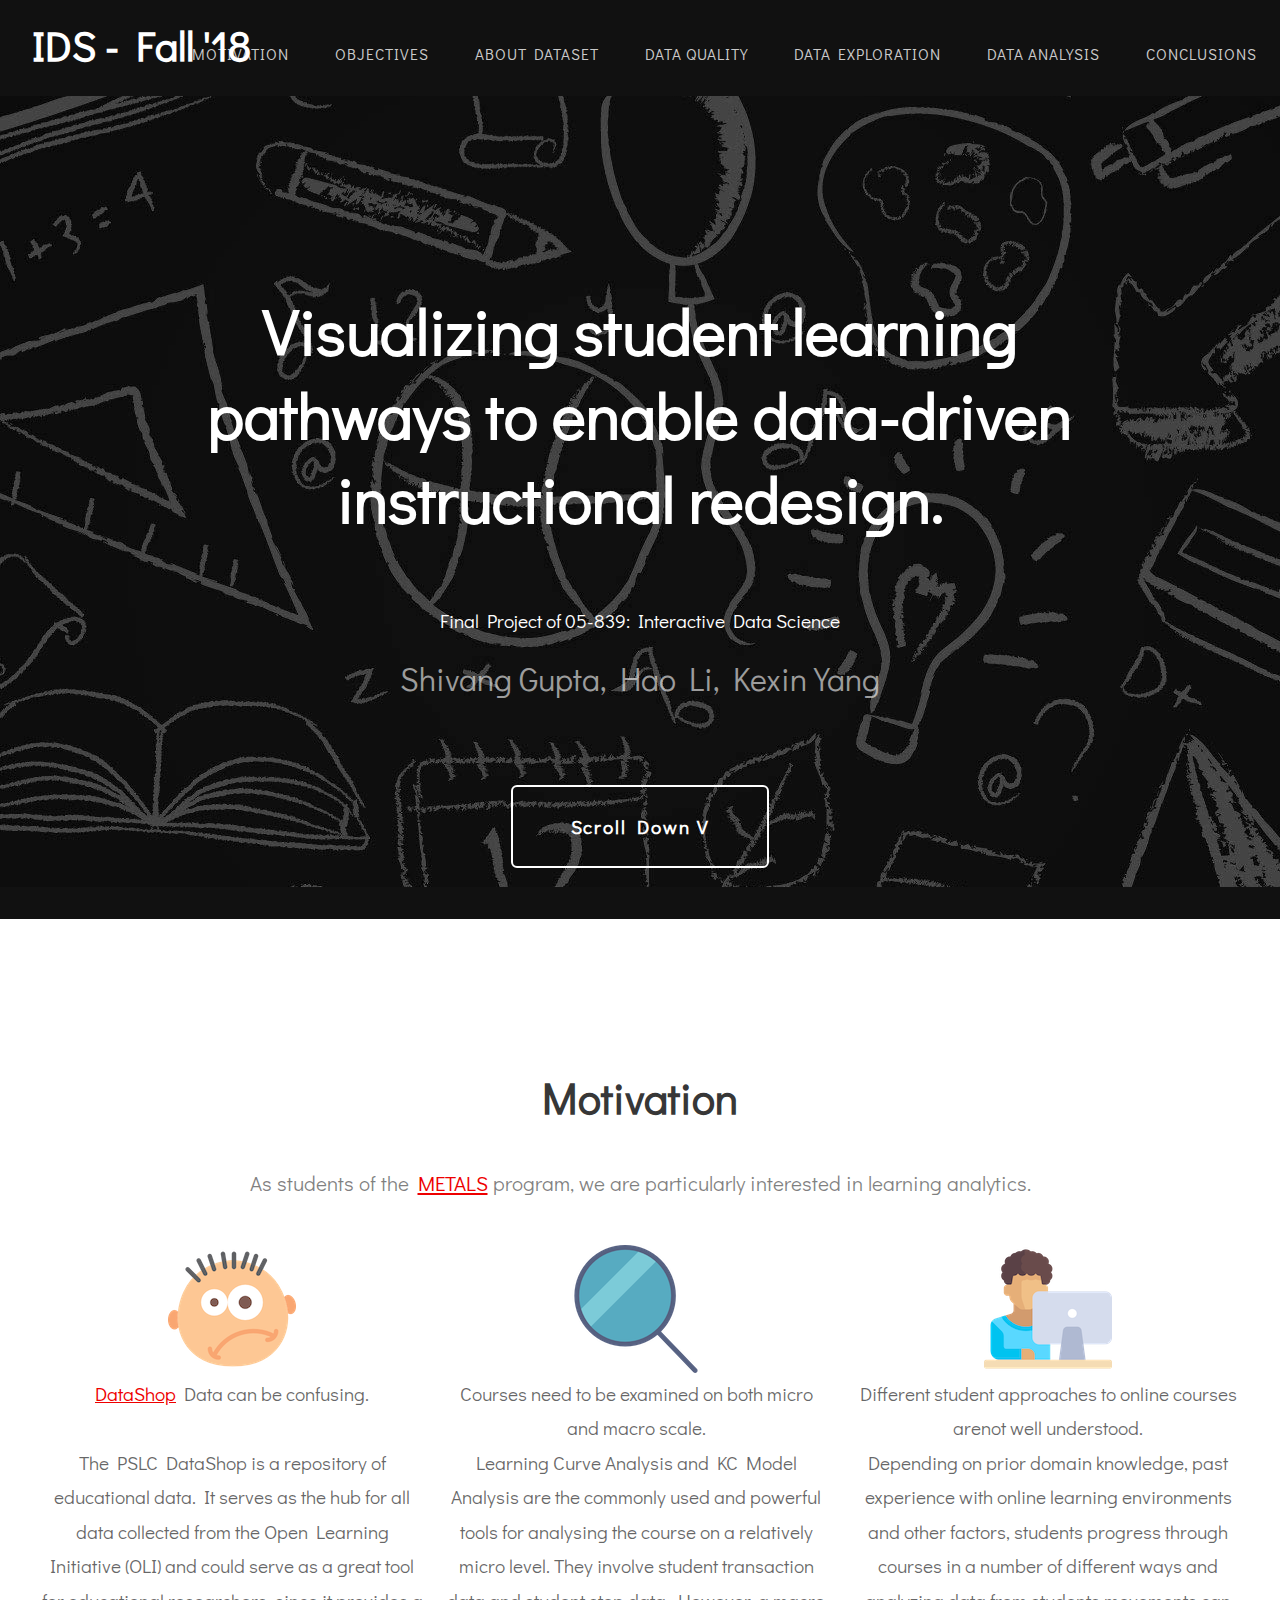
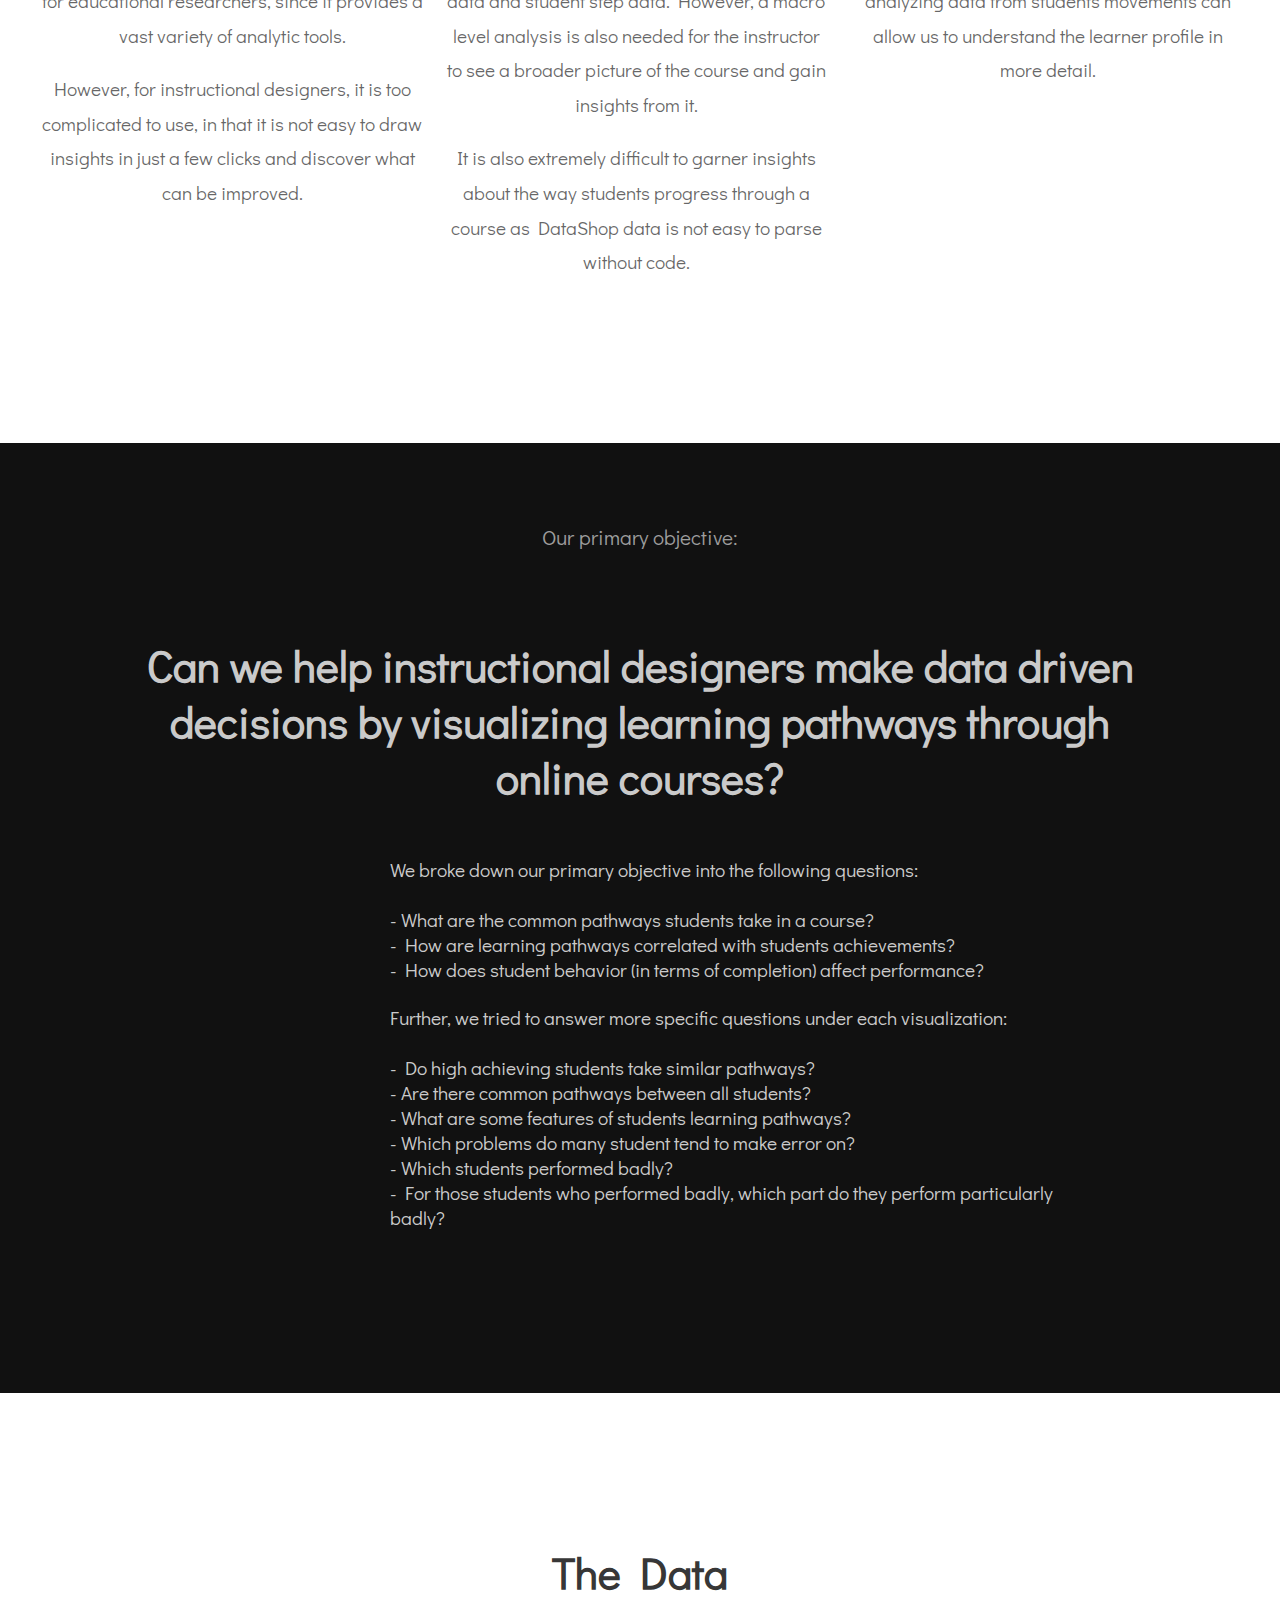
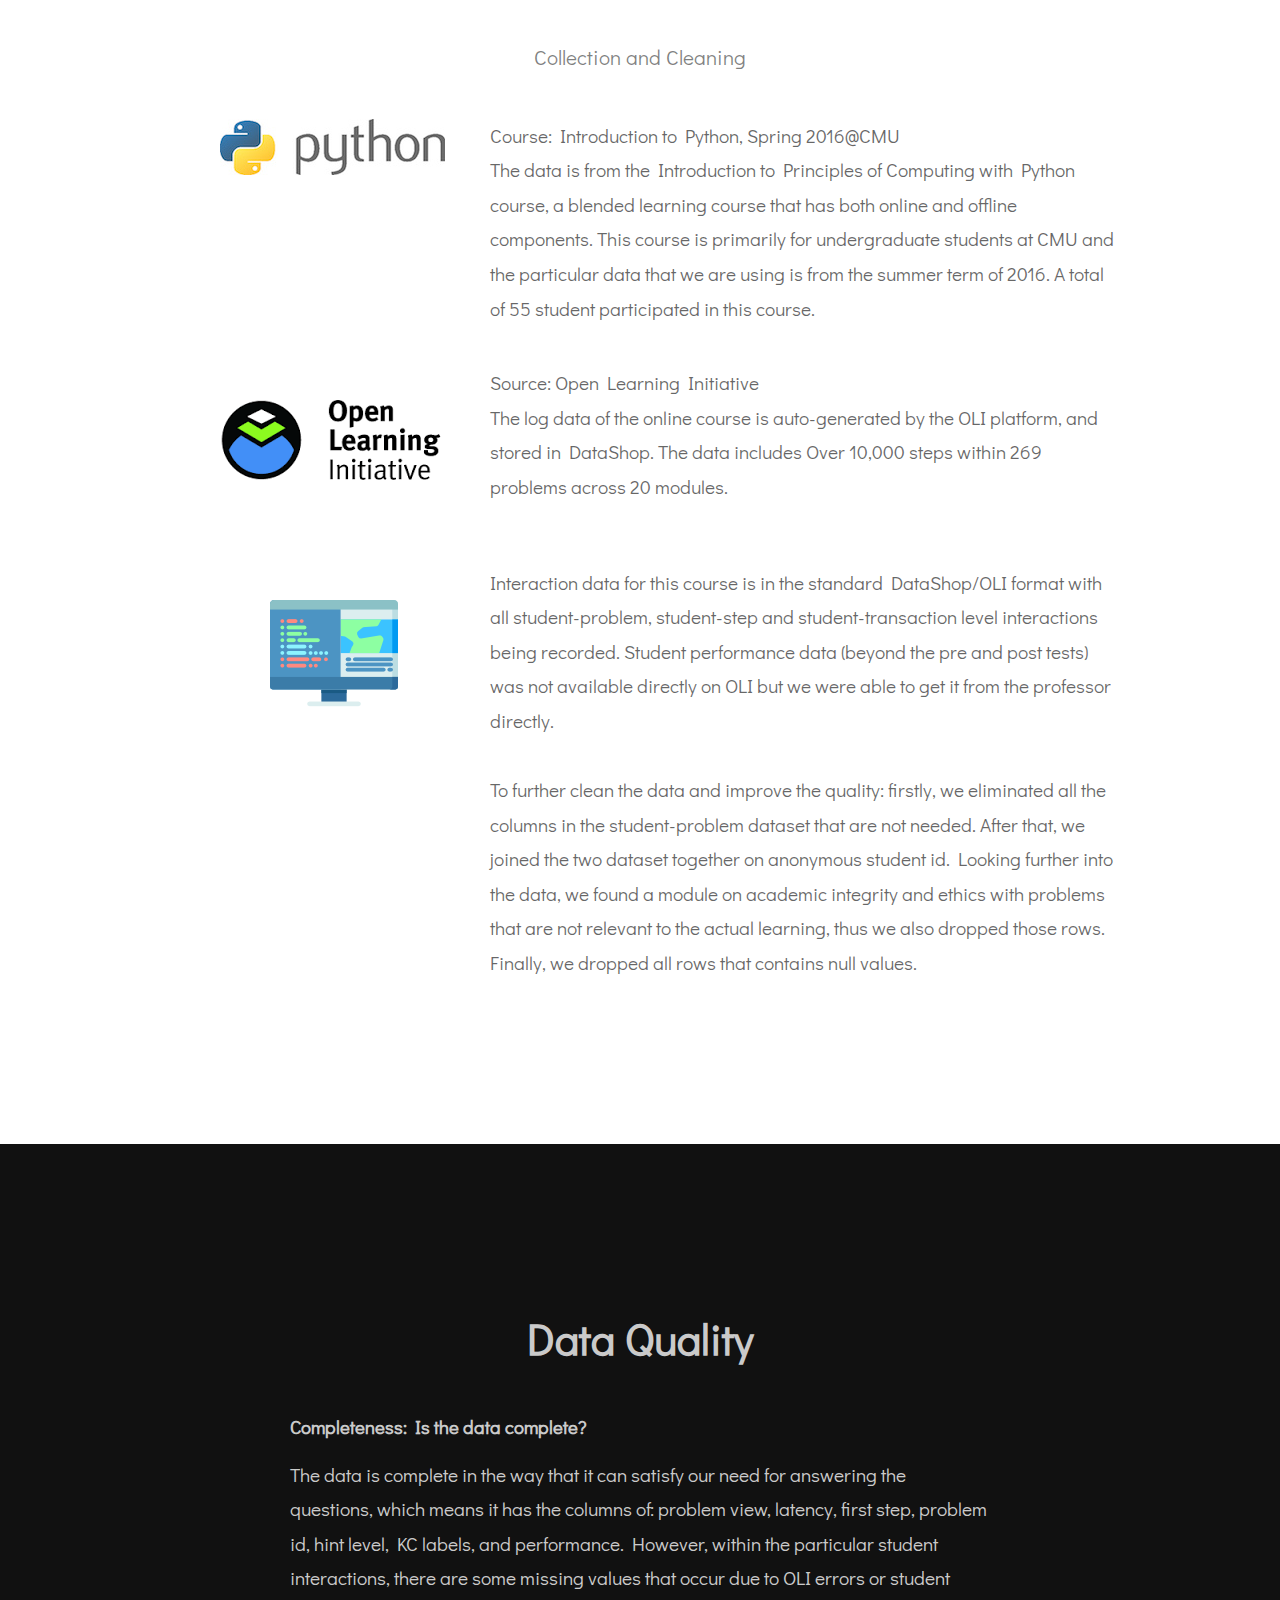
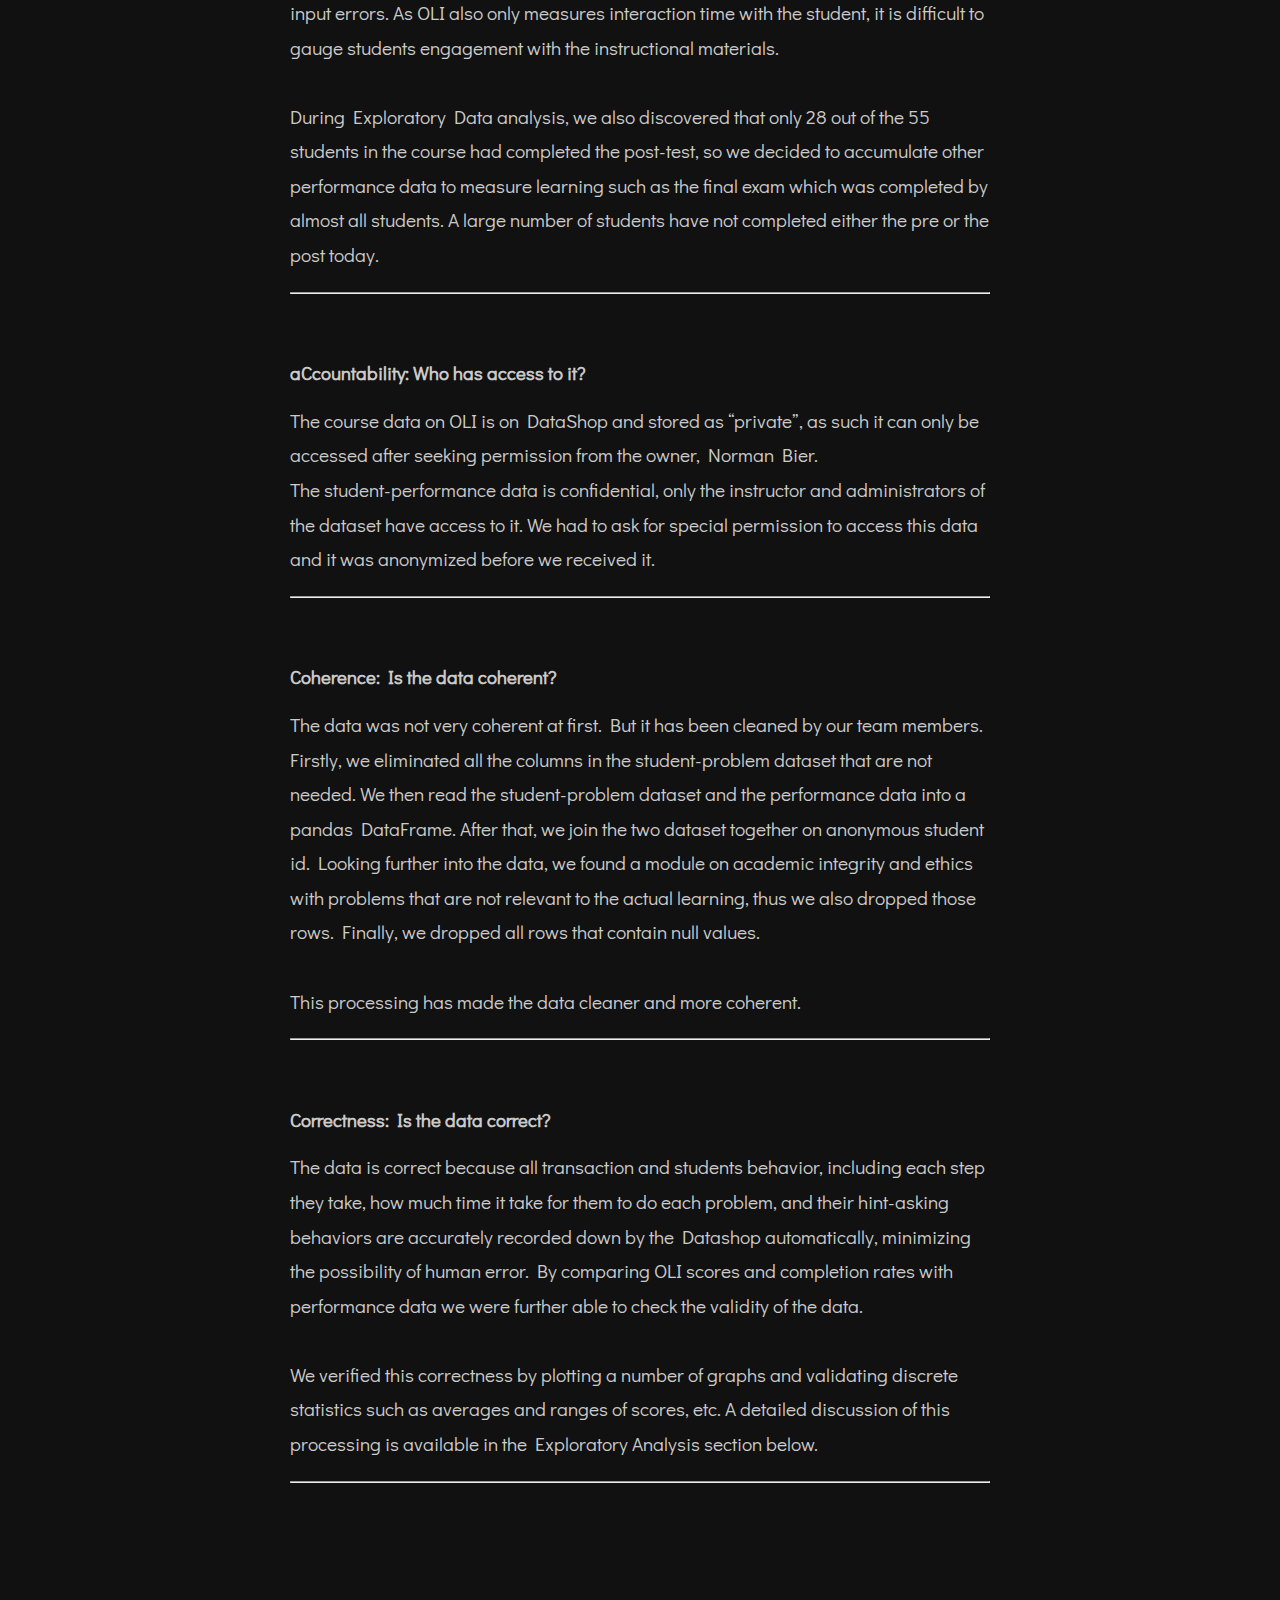
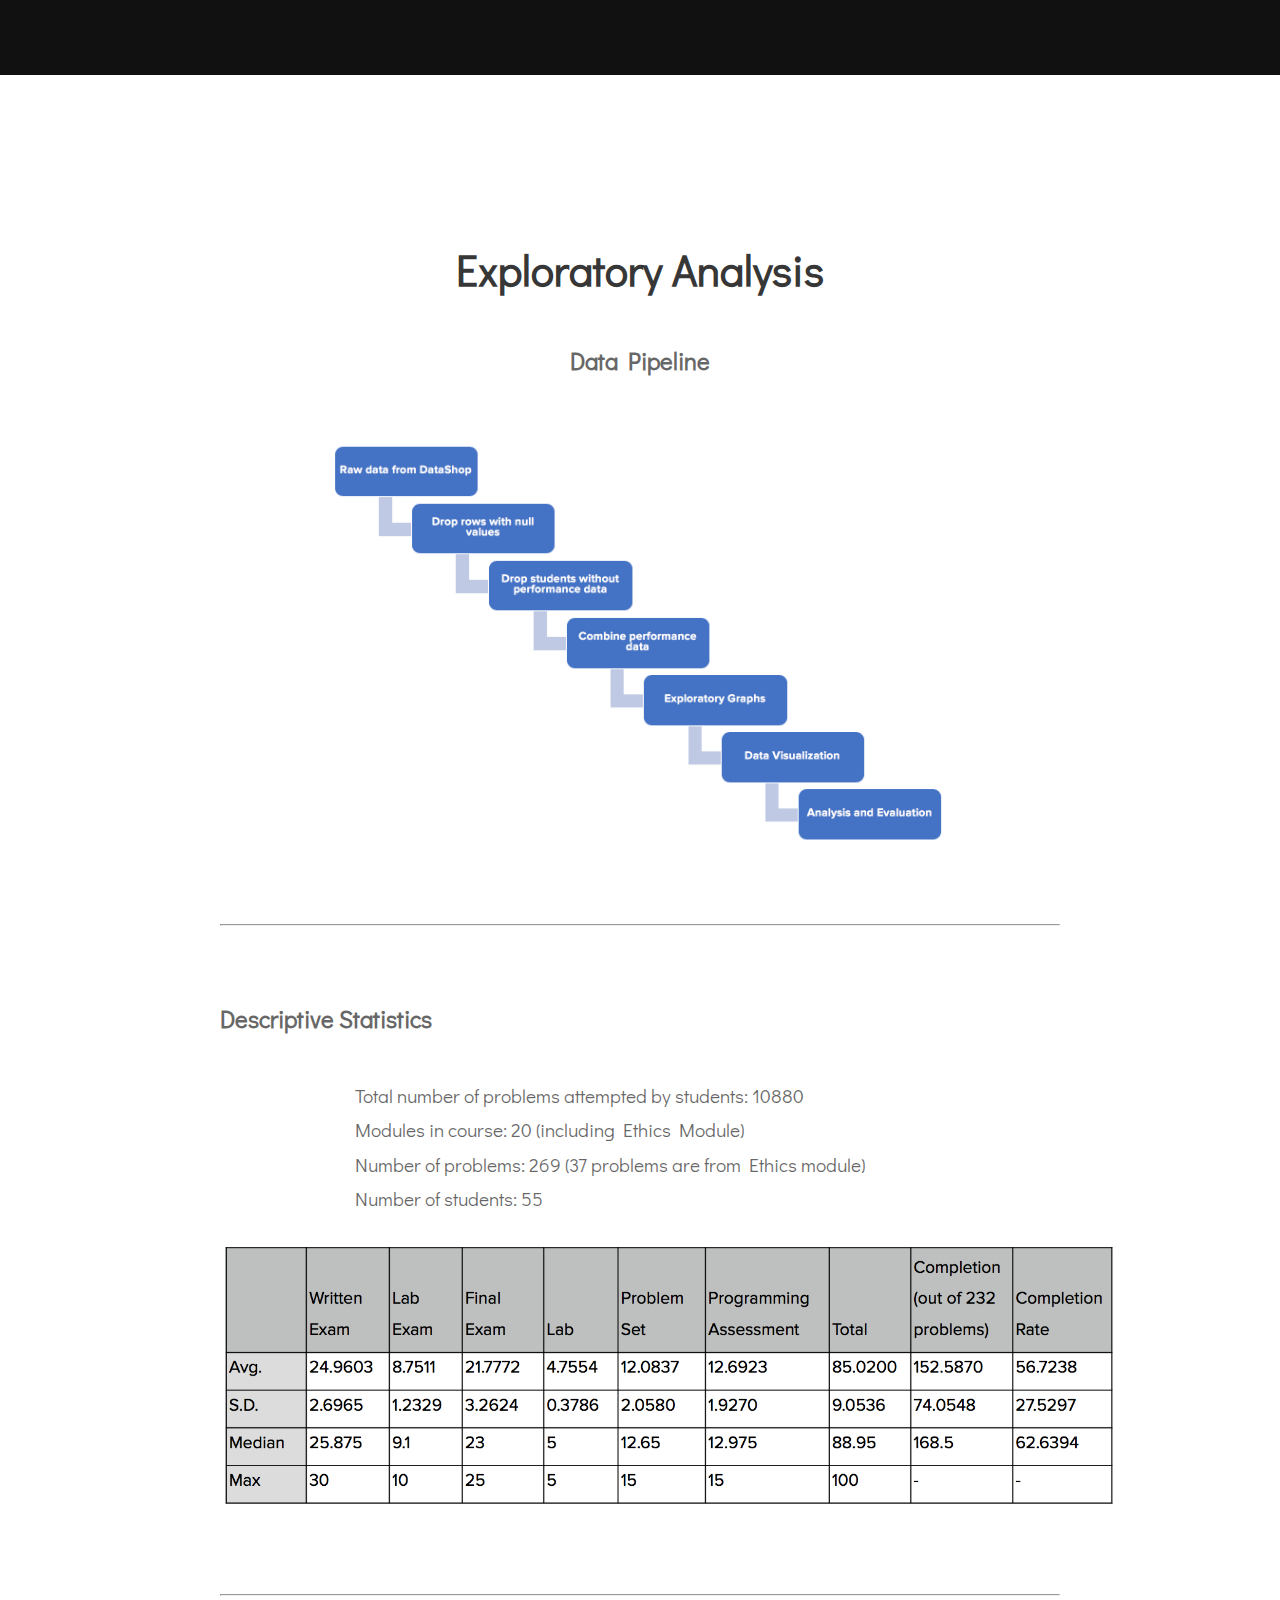
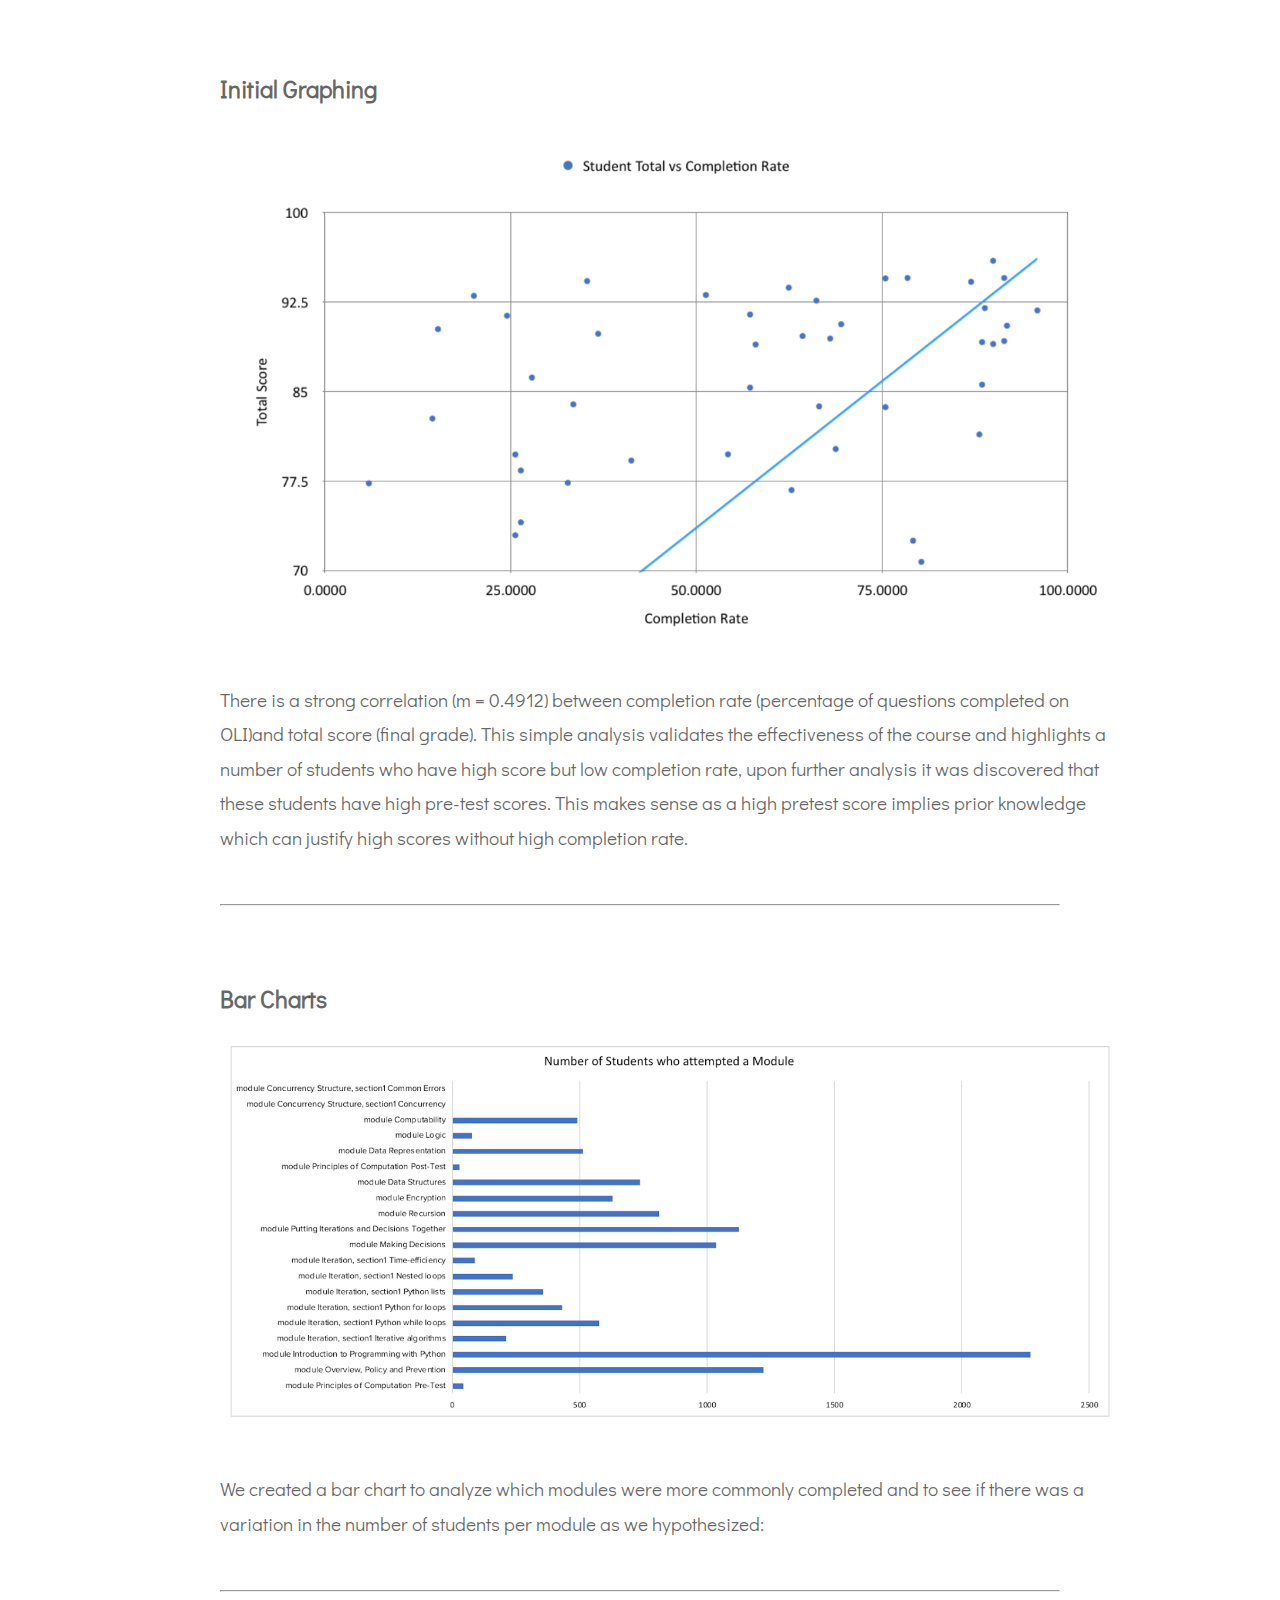
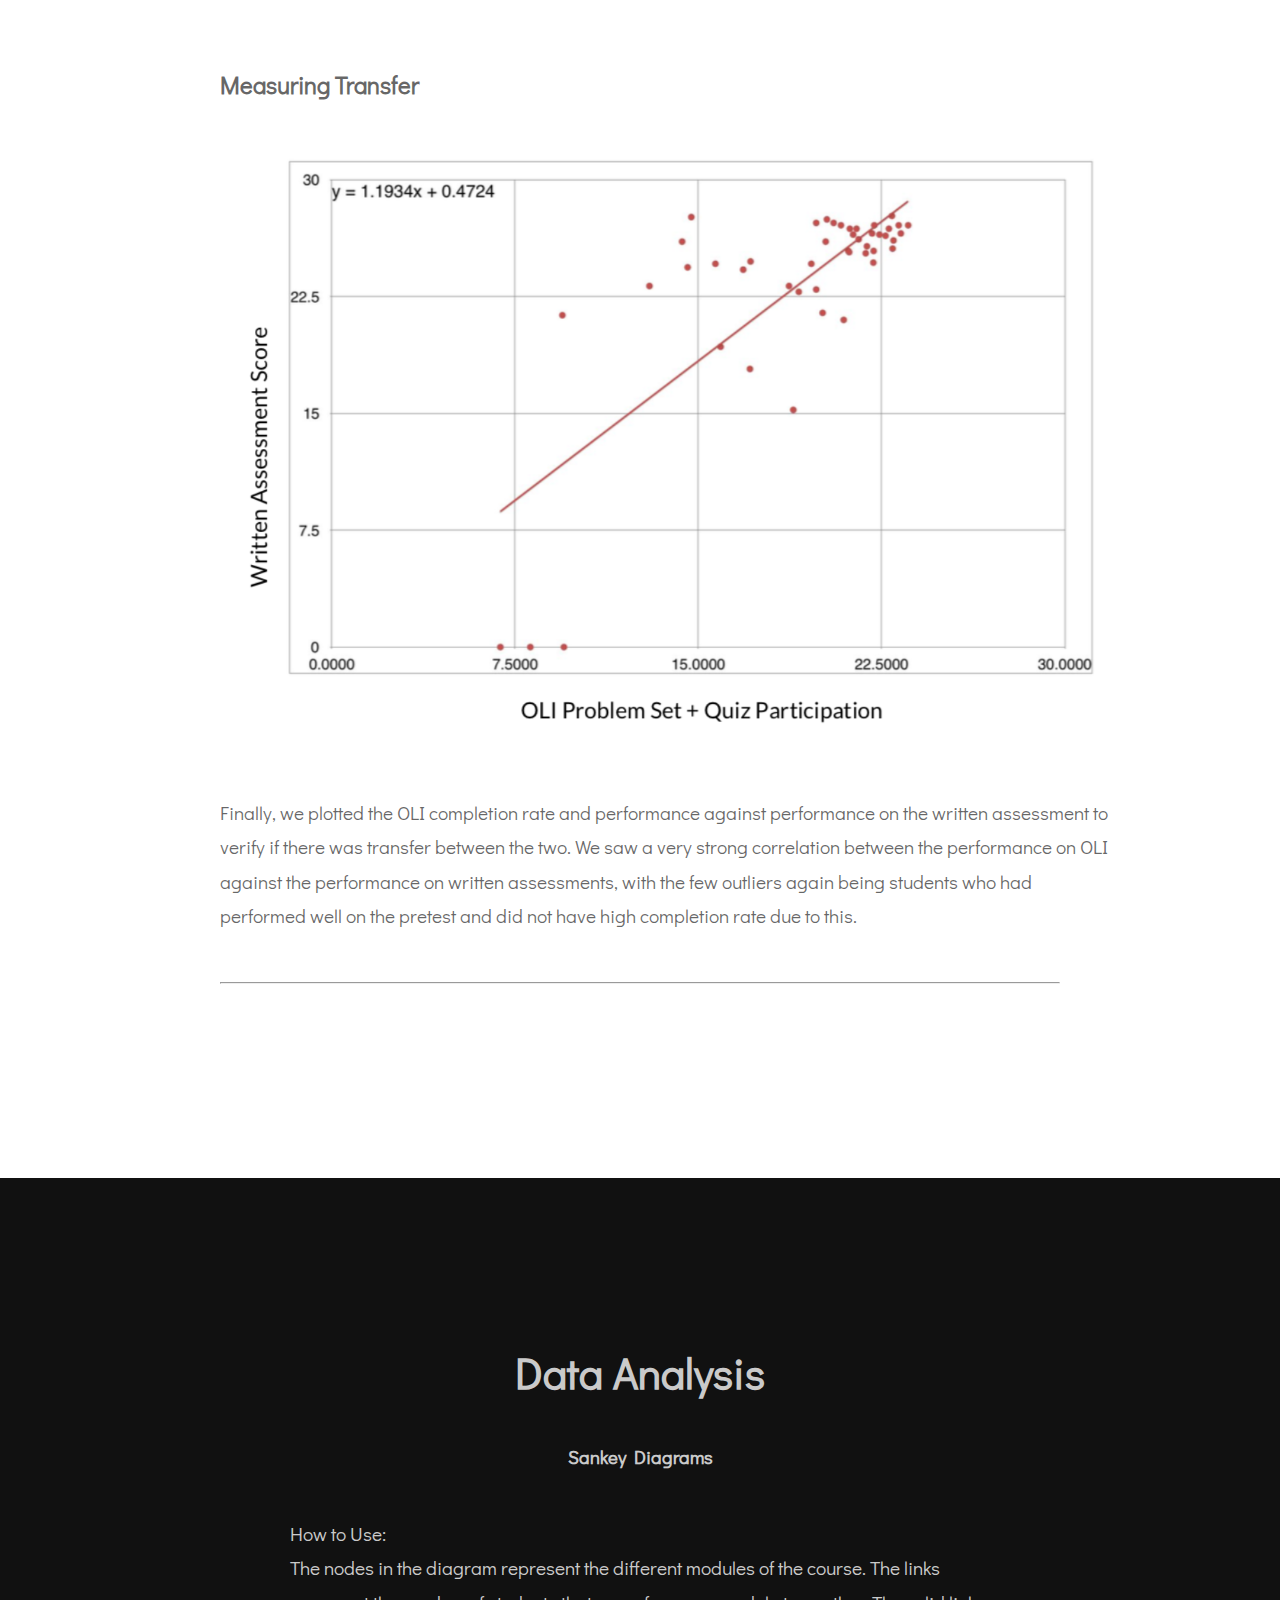
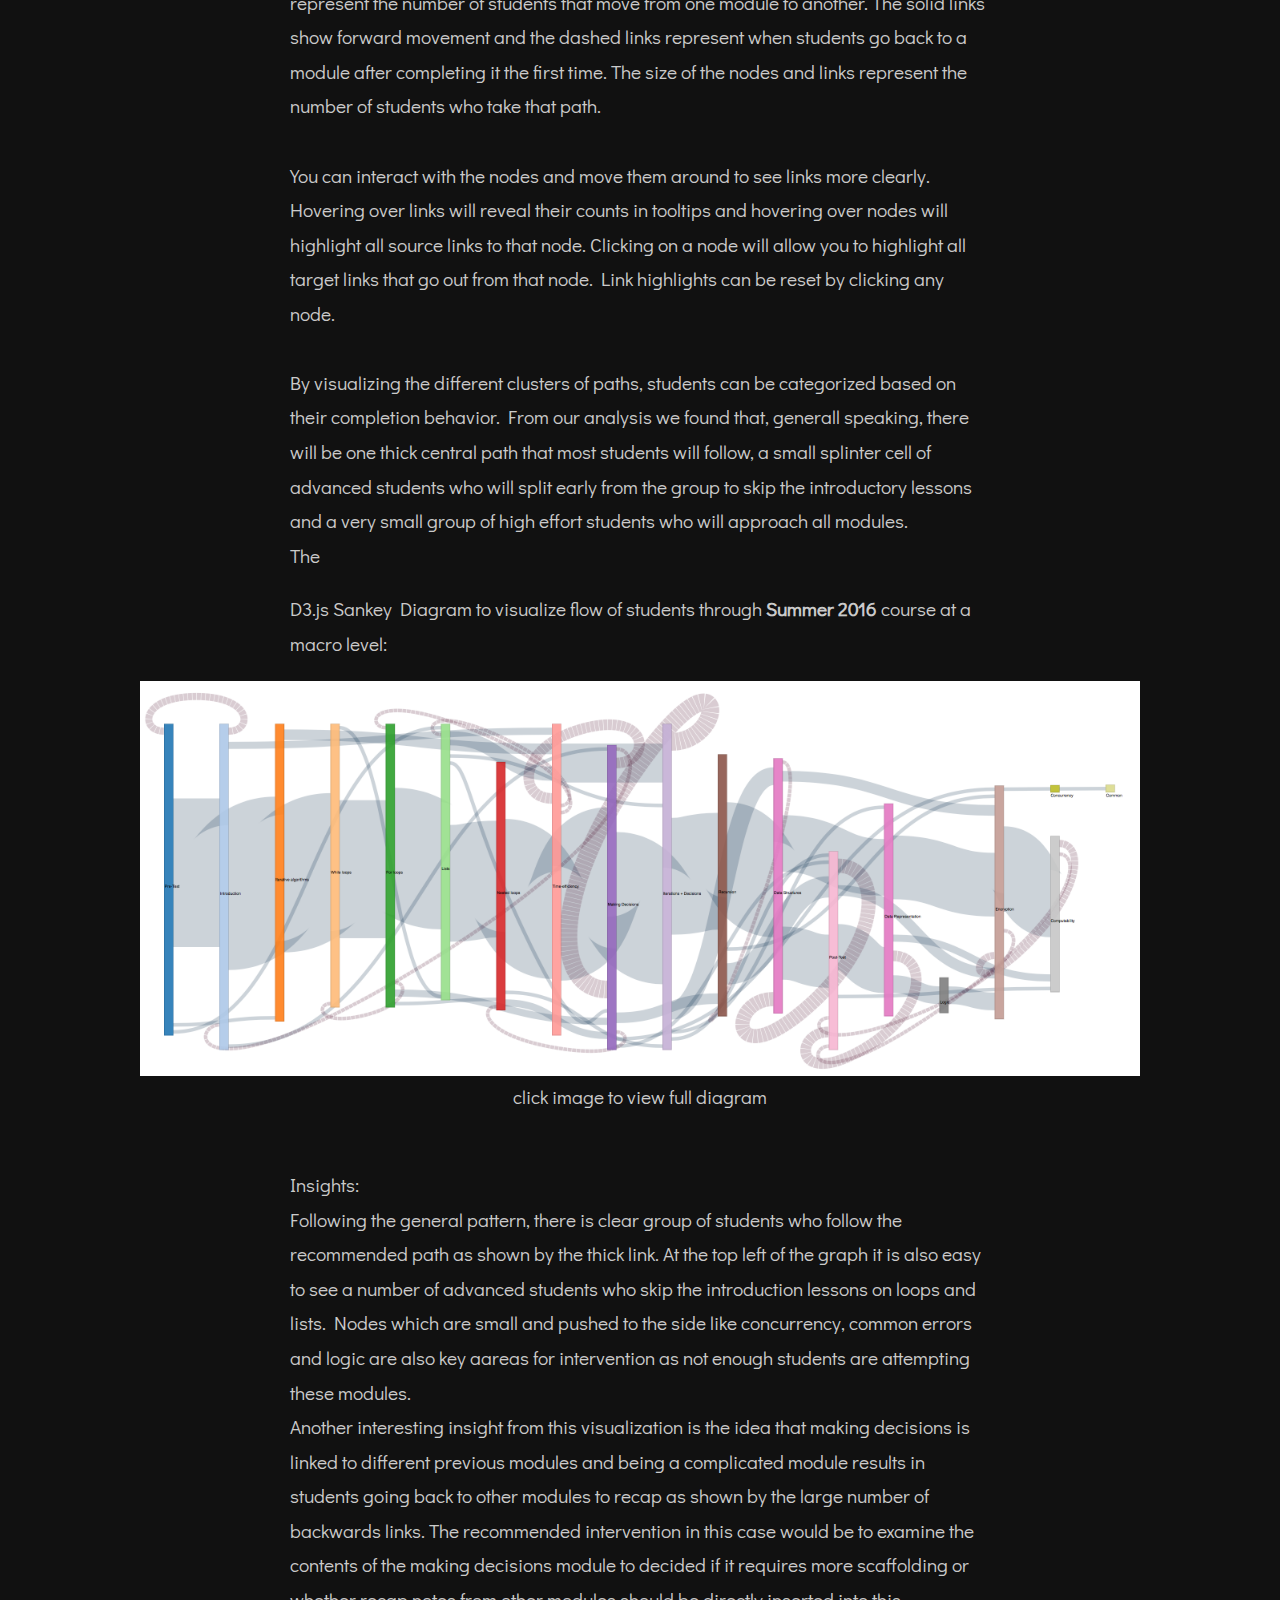
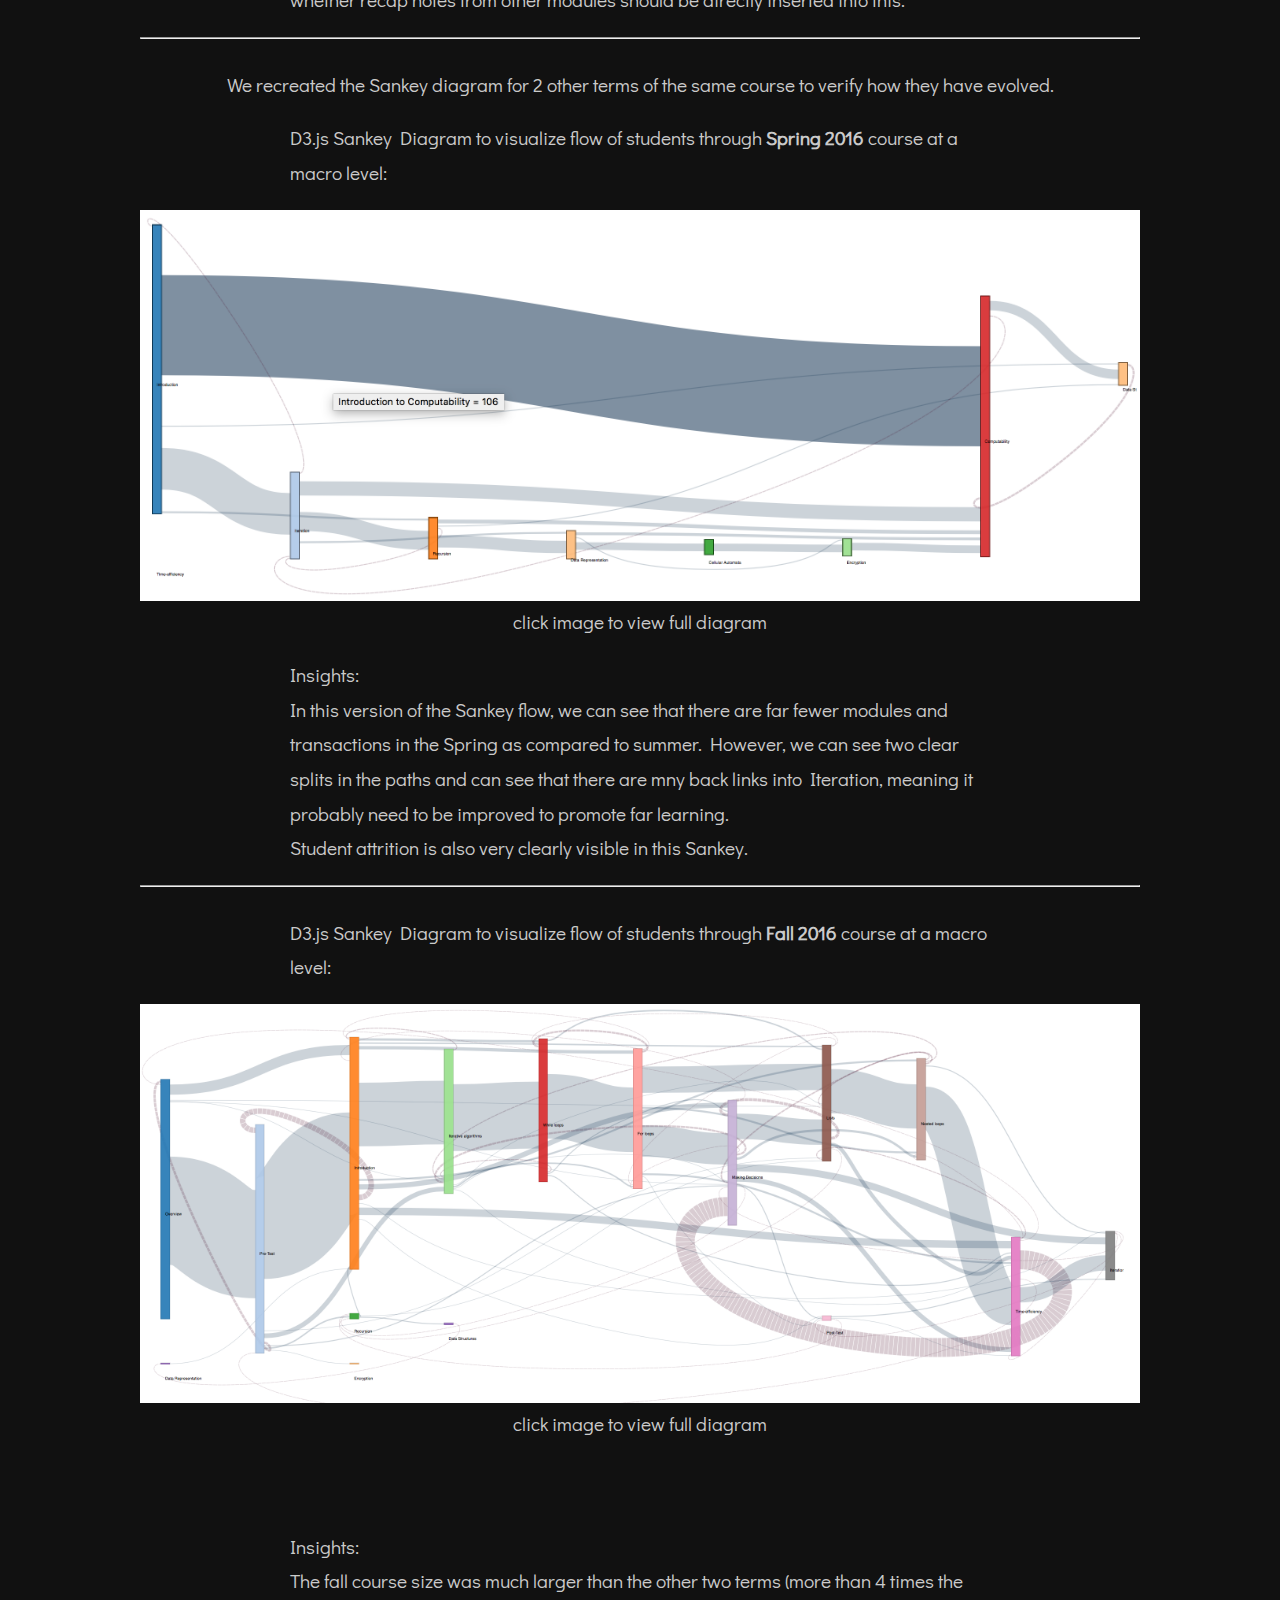
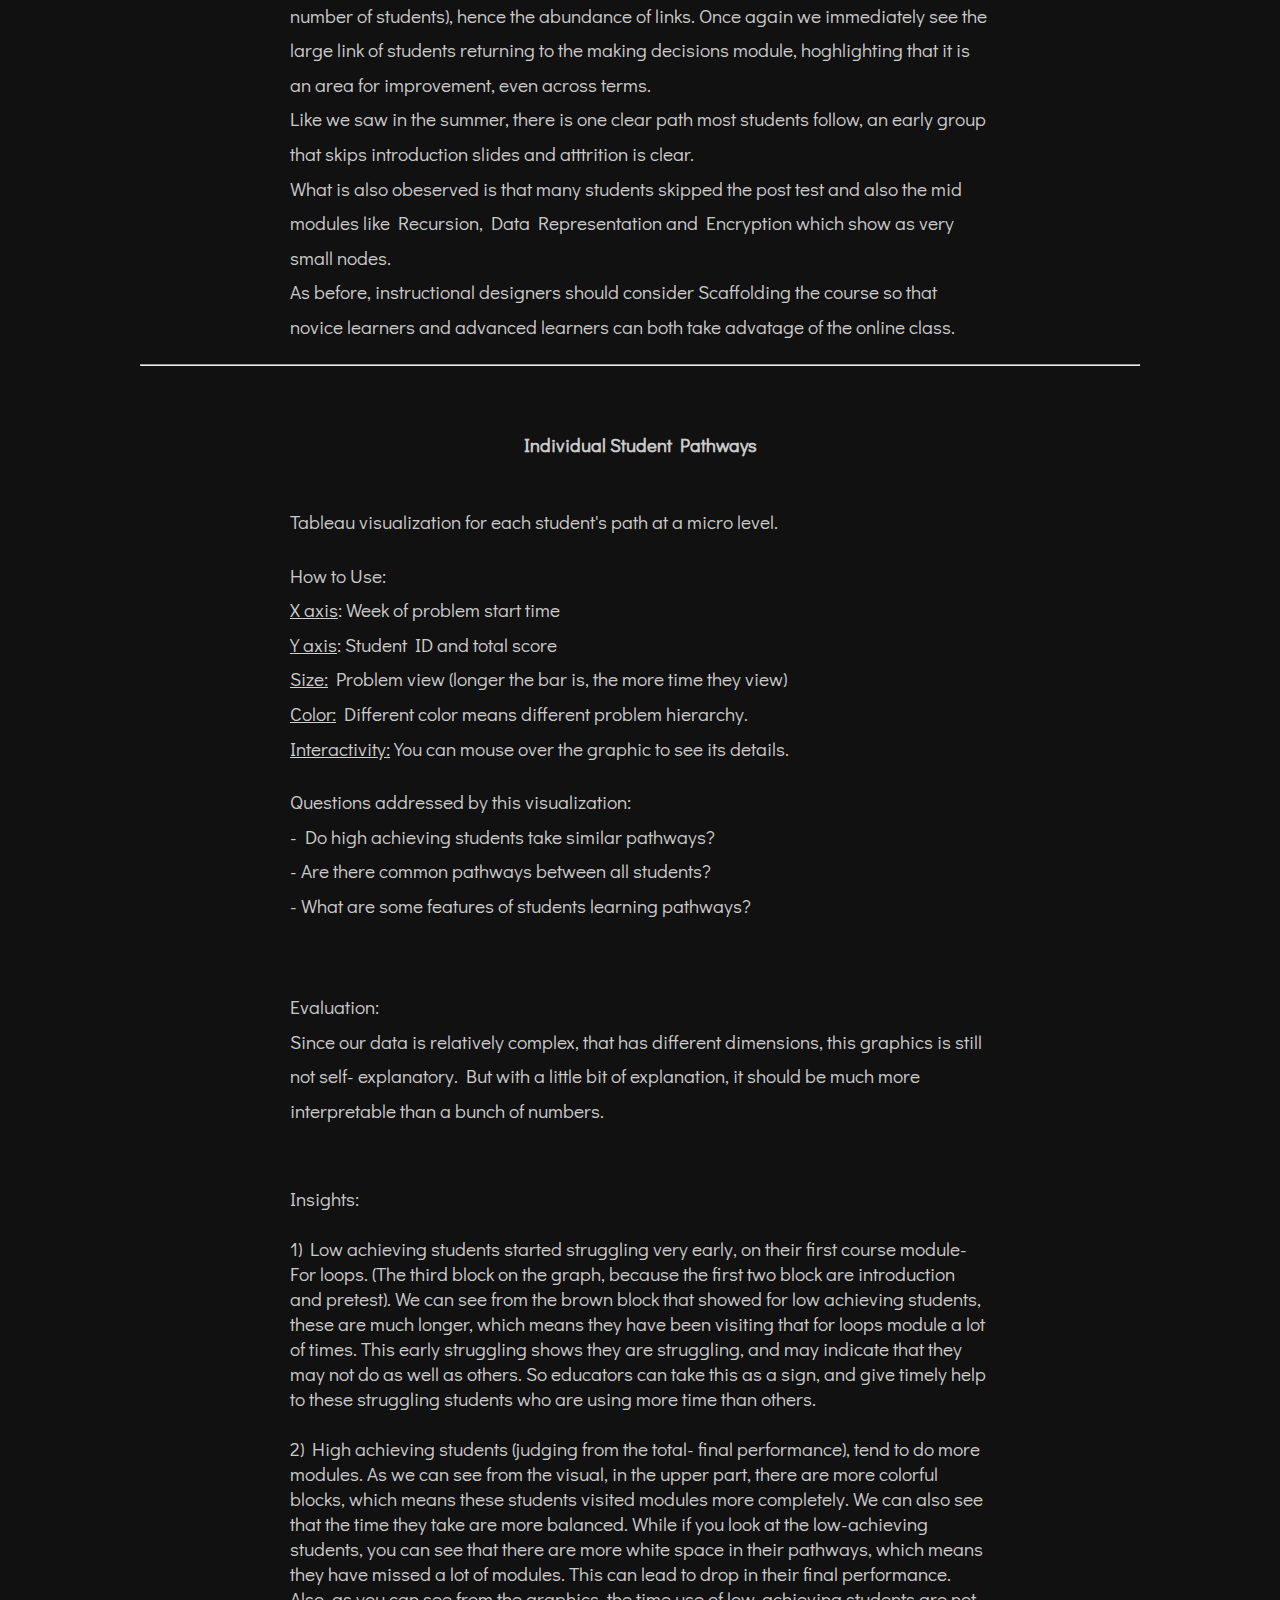
==== commit 2b44801e: "style fix" ====
--- a/index.html
+++ b/index.html
@@ -162,7 +162,7 @@
 				</div>
 				<br><br>
 				<div class="boxX">
-					<span class="boxSpan"><br><br><br><br><br><br><br><img class="img-responsive" src="images/oli.png"></span>
+					<span class="boxSpan"><br><br><br><br><br><br><br><br><img class="img-responsive" src="images/oli.png"></span>
 					<span class="boxP"><br>
 						<p><strong>Source: Open Learning Initiative</strong><br />The log data of the online course is auto-generated by
 							the OLI platform, and stored in DataShop. The data includes Over 10,000 steps within 269 problems across 20
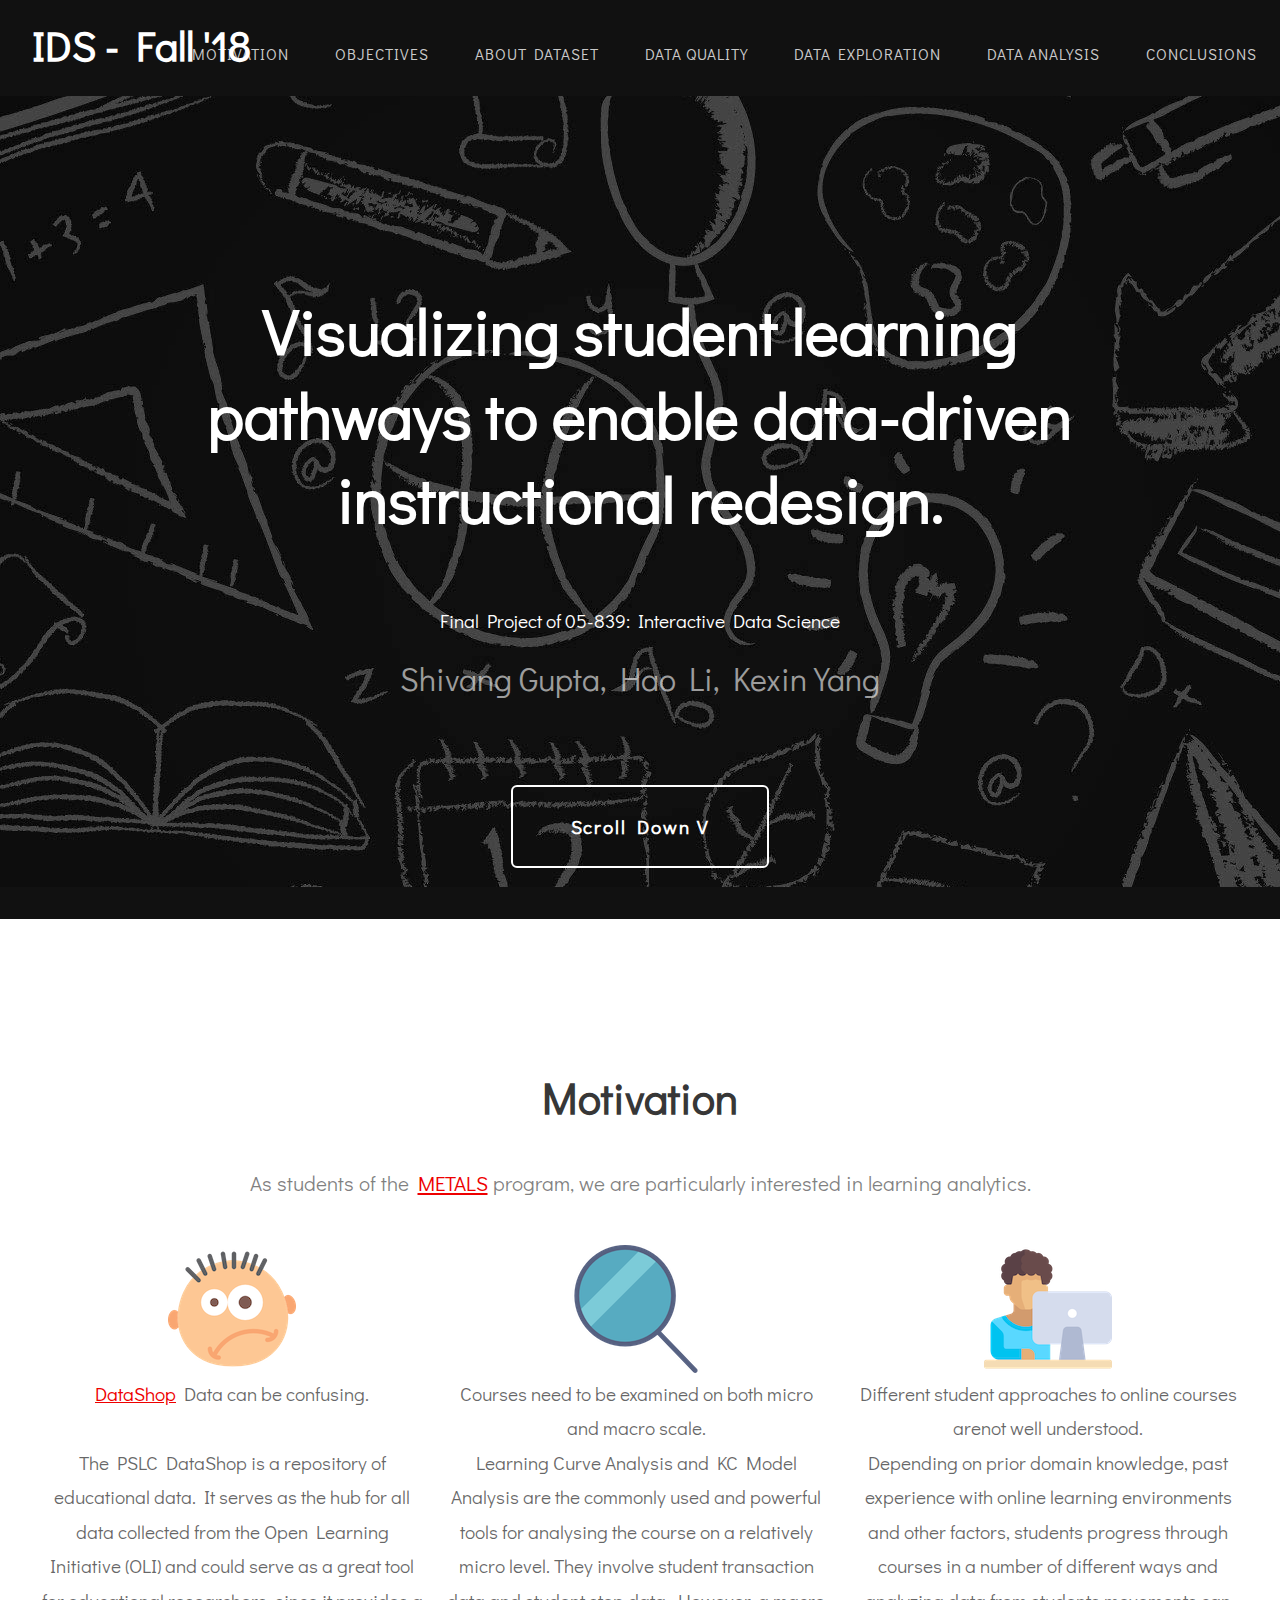
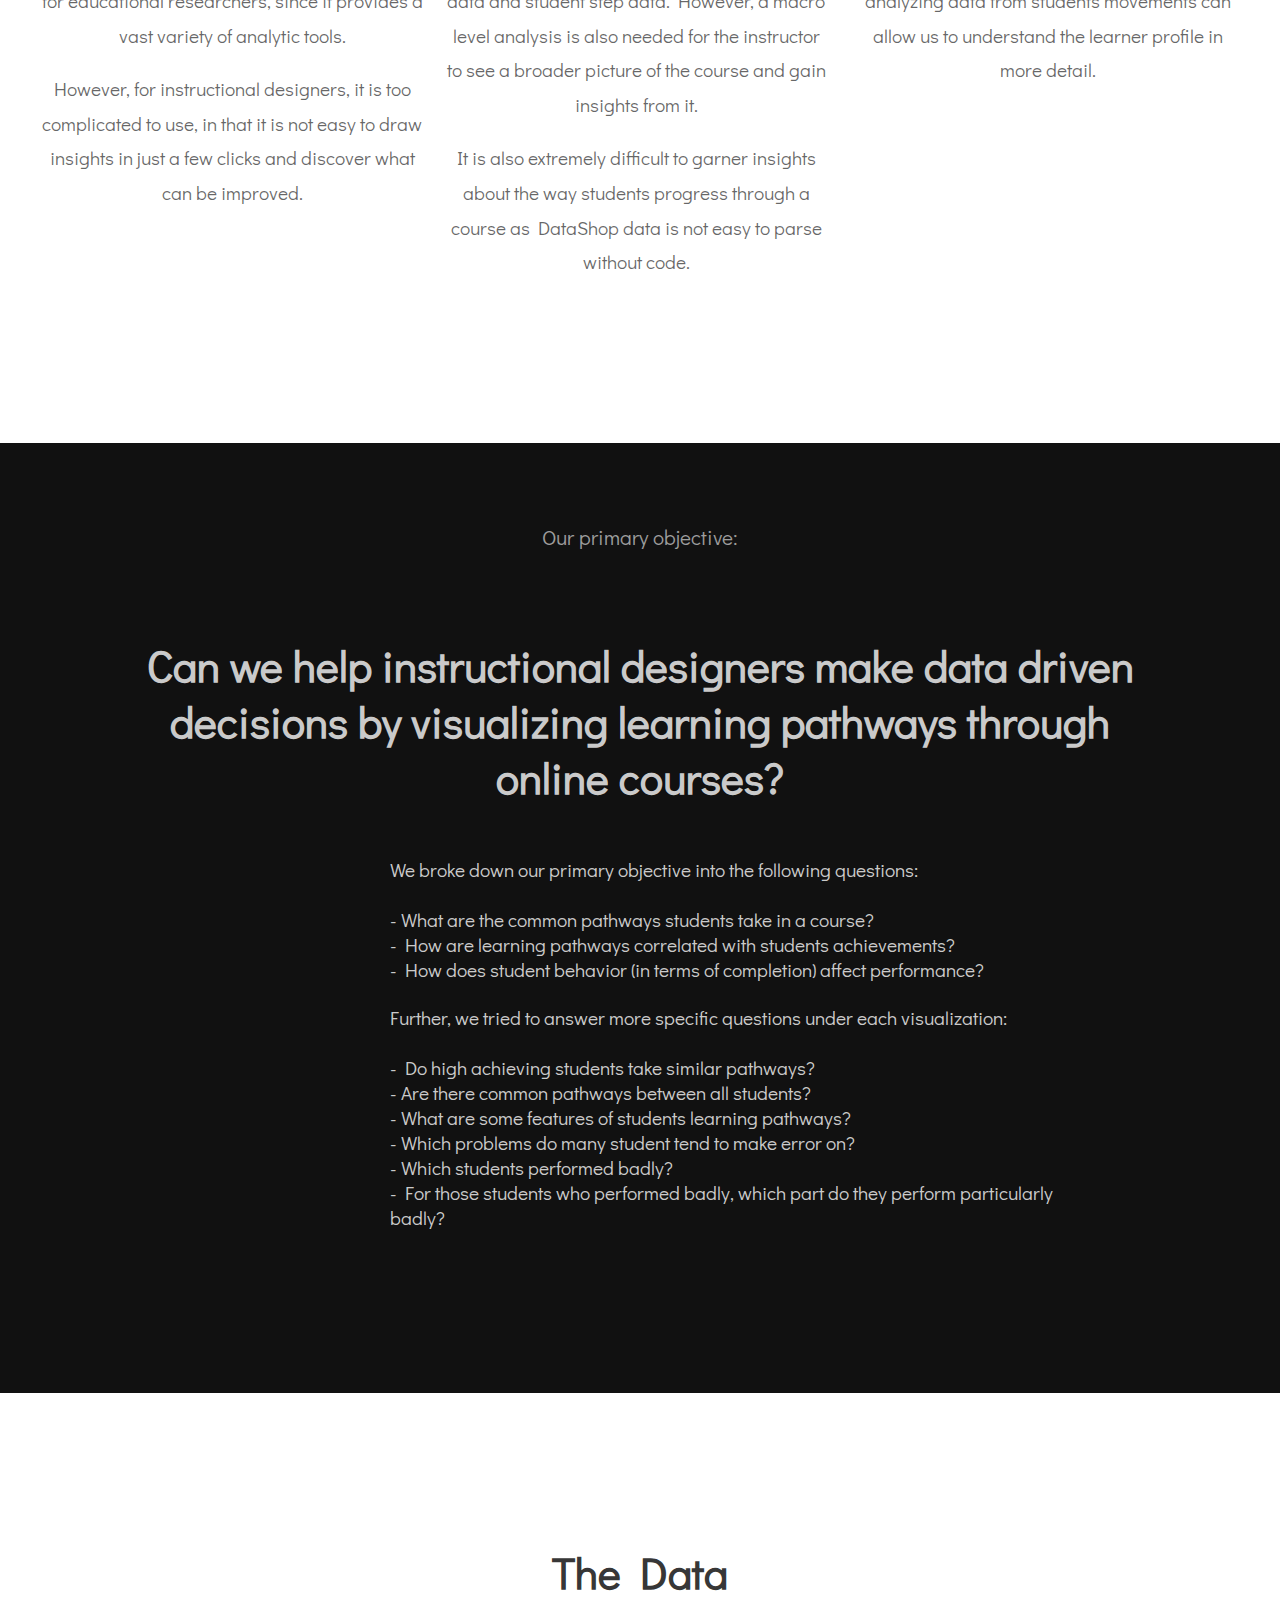
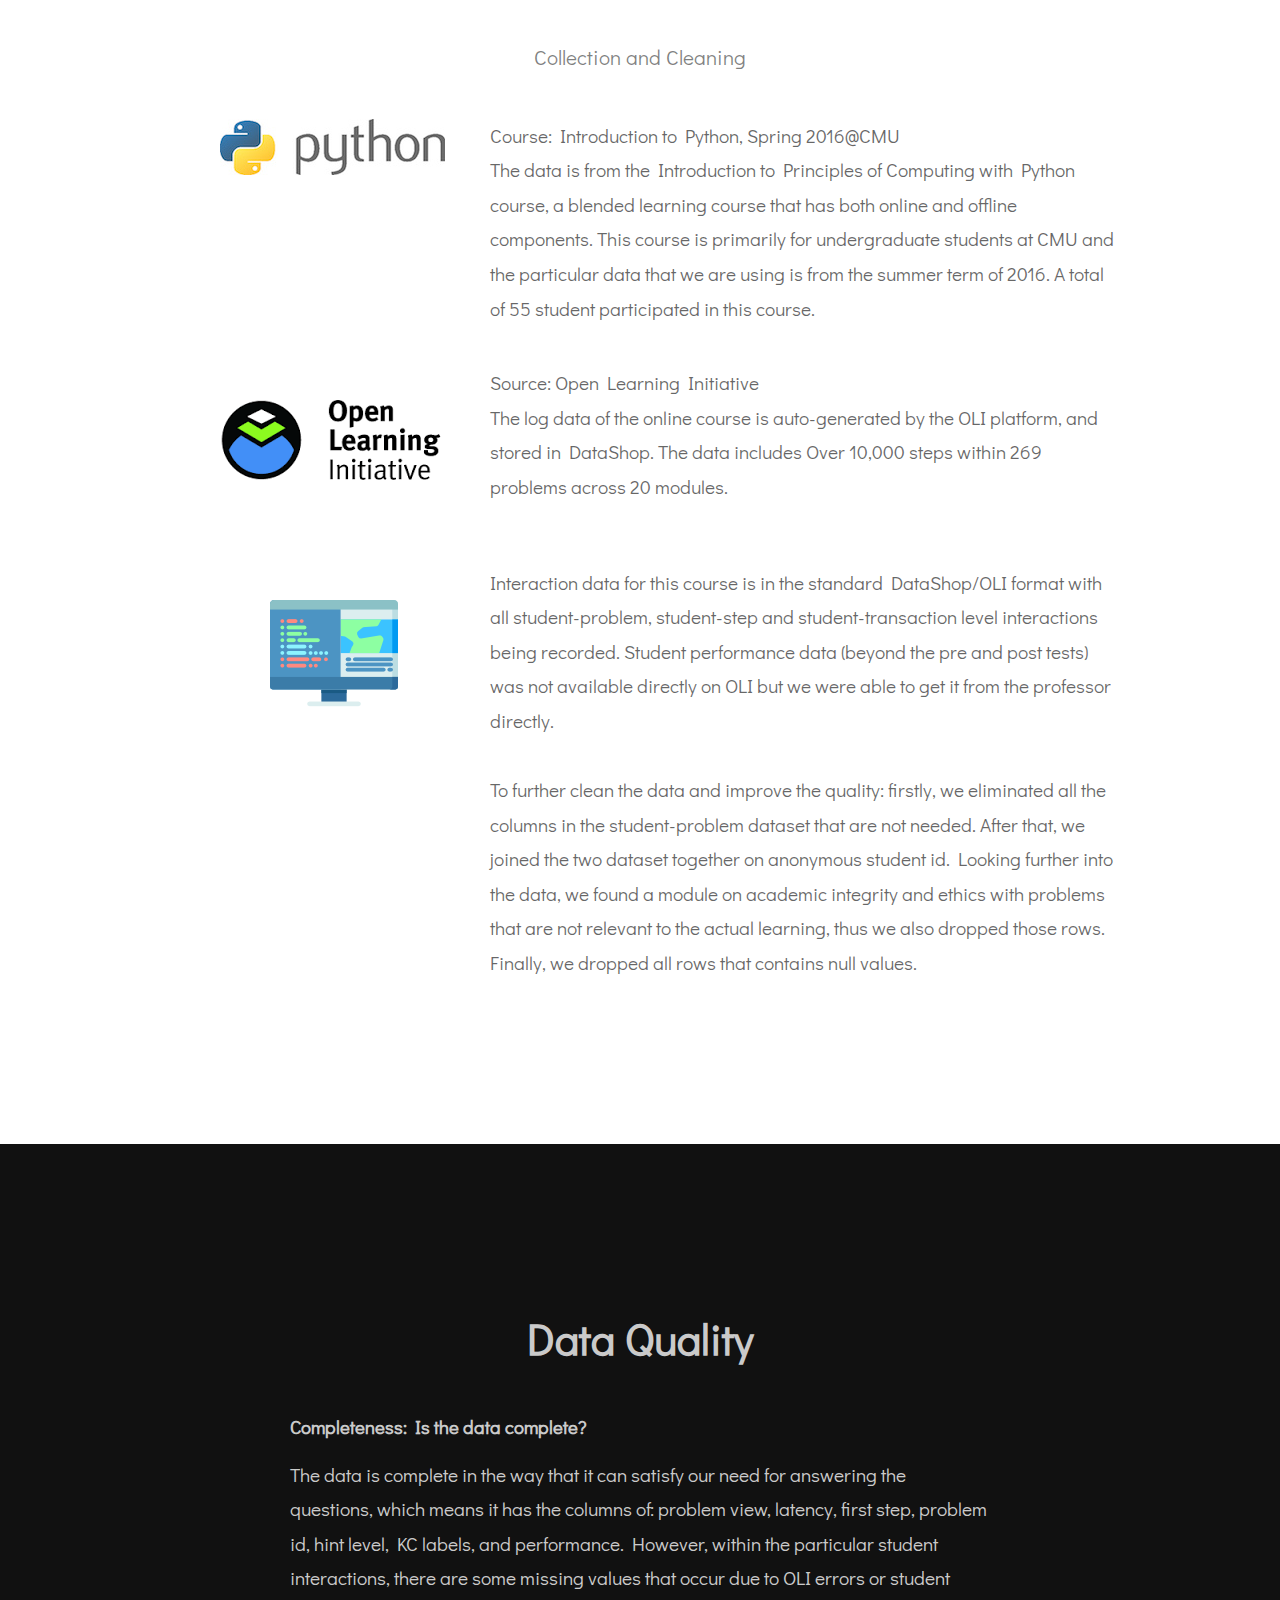
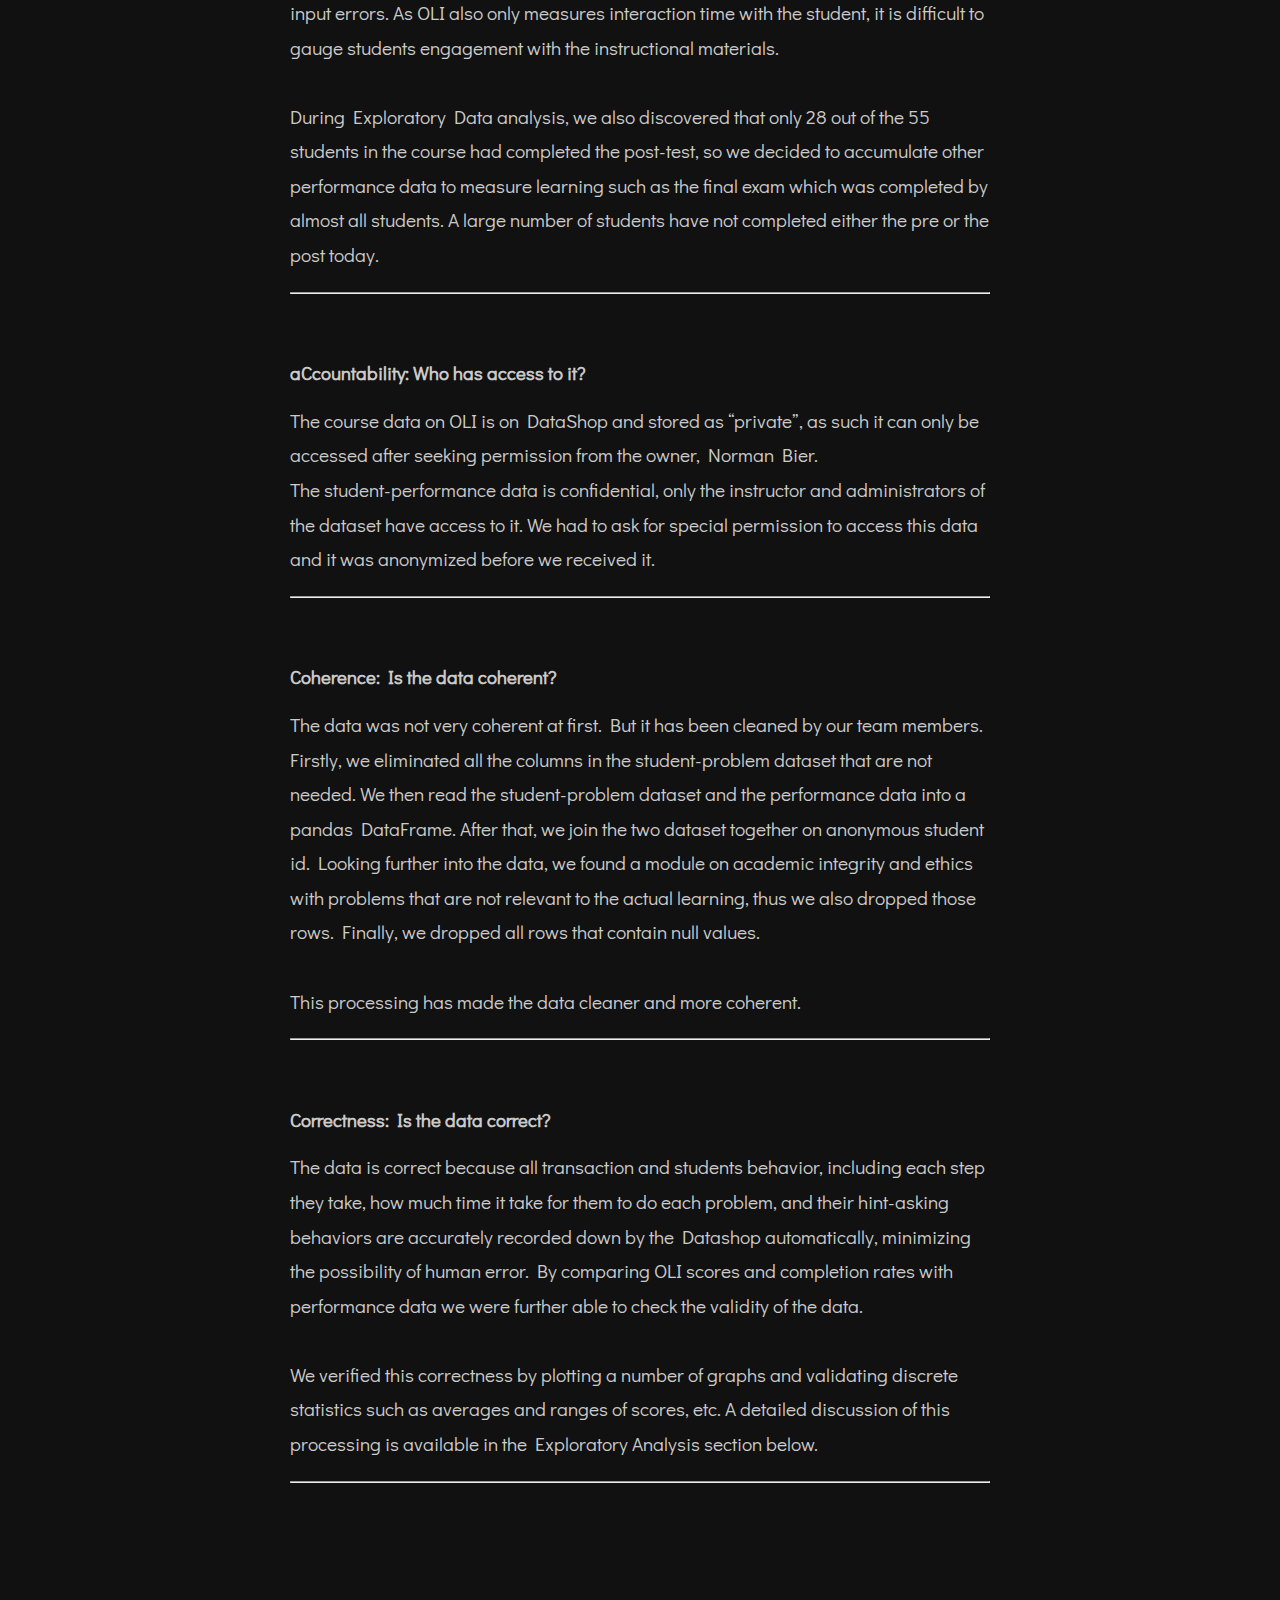
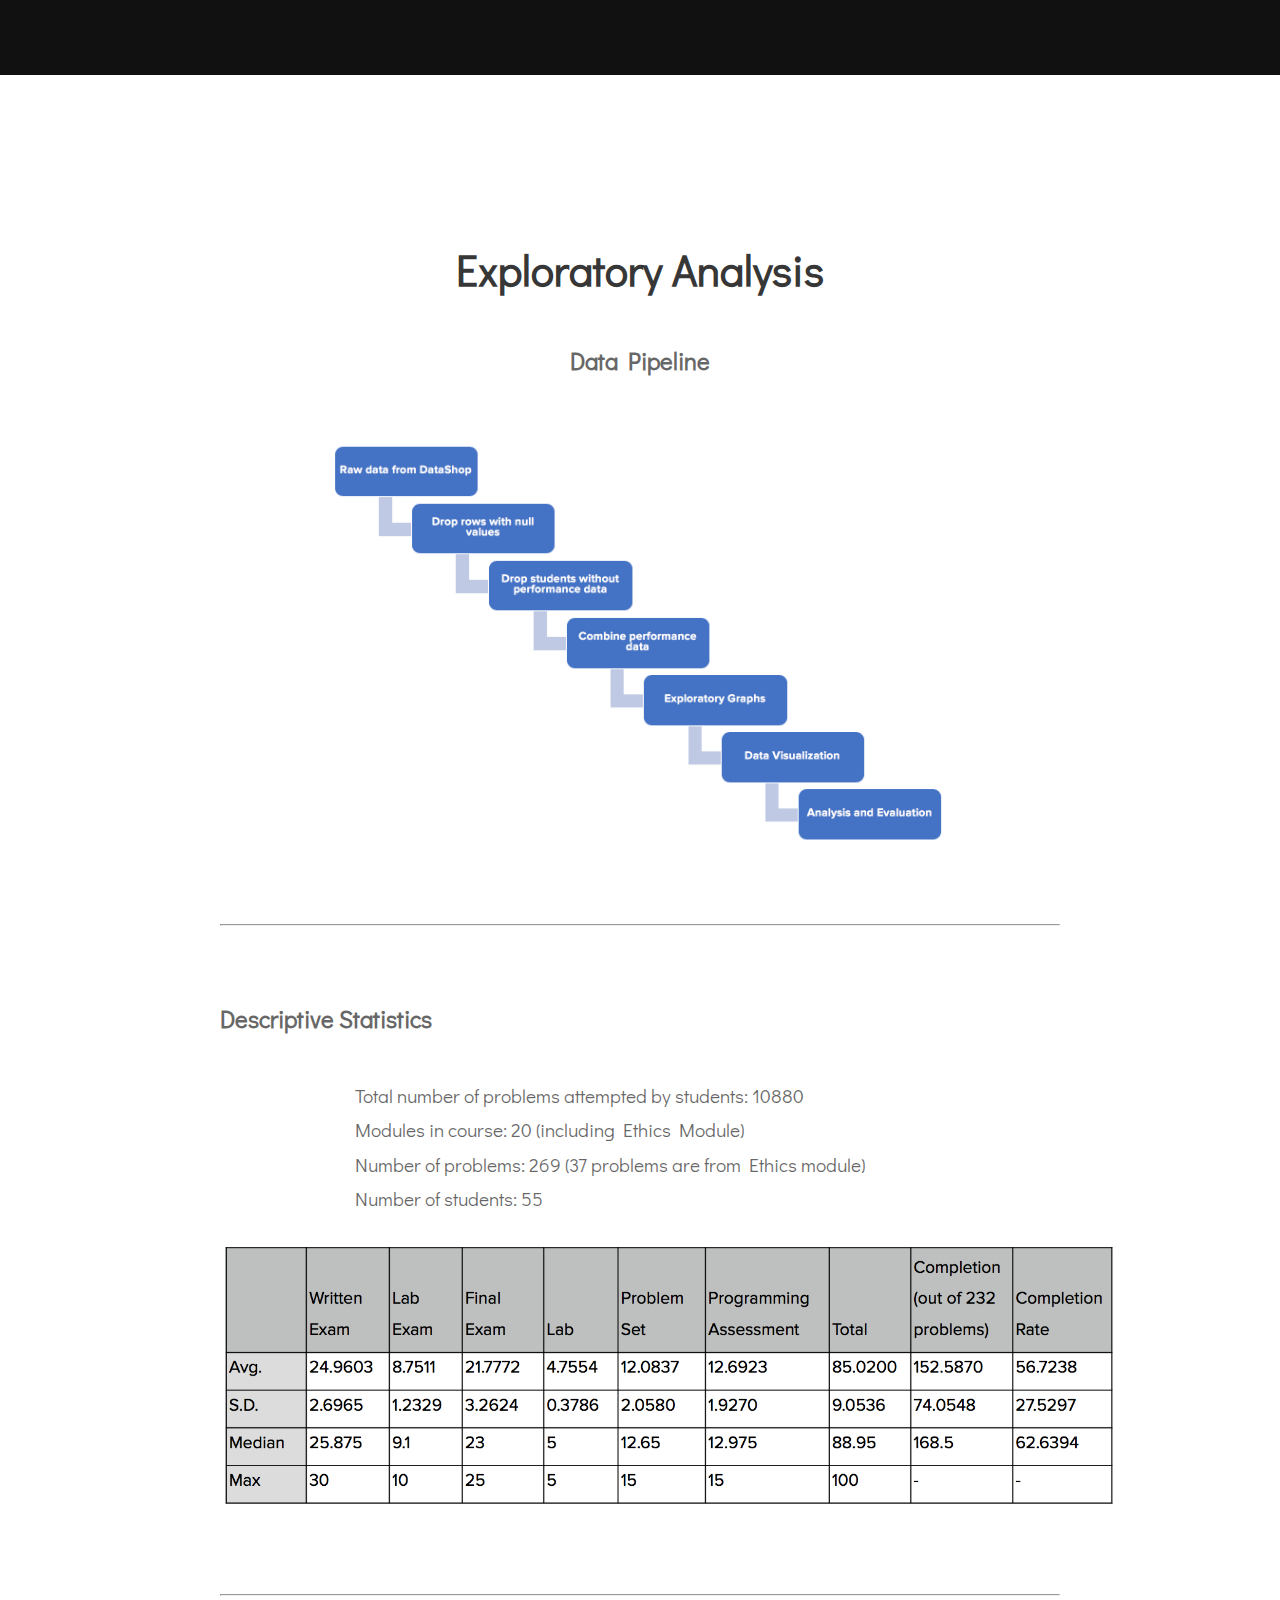
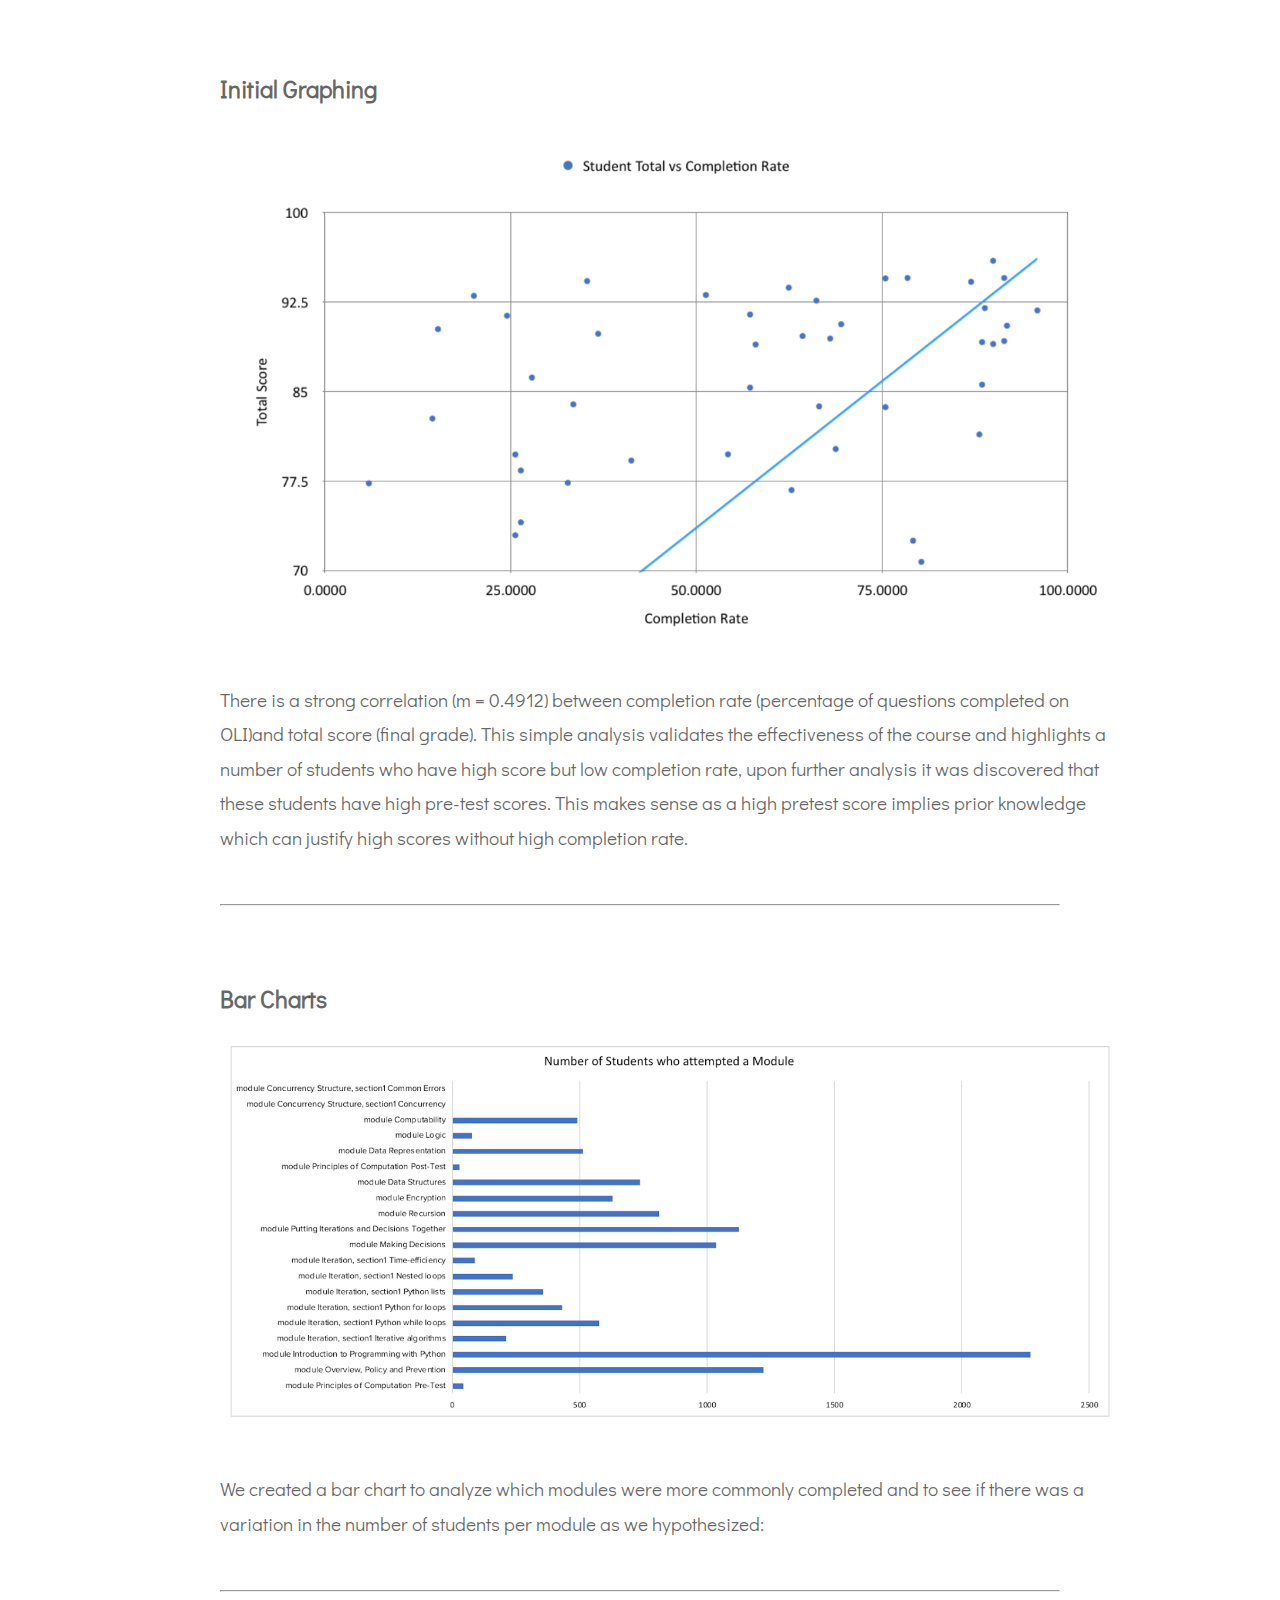
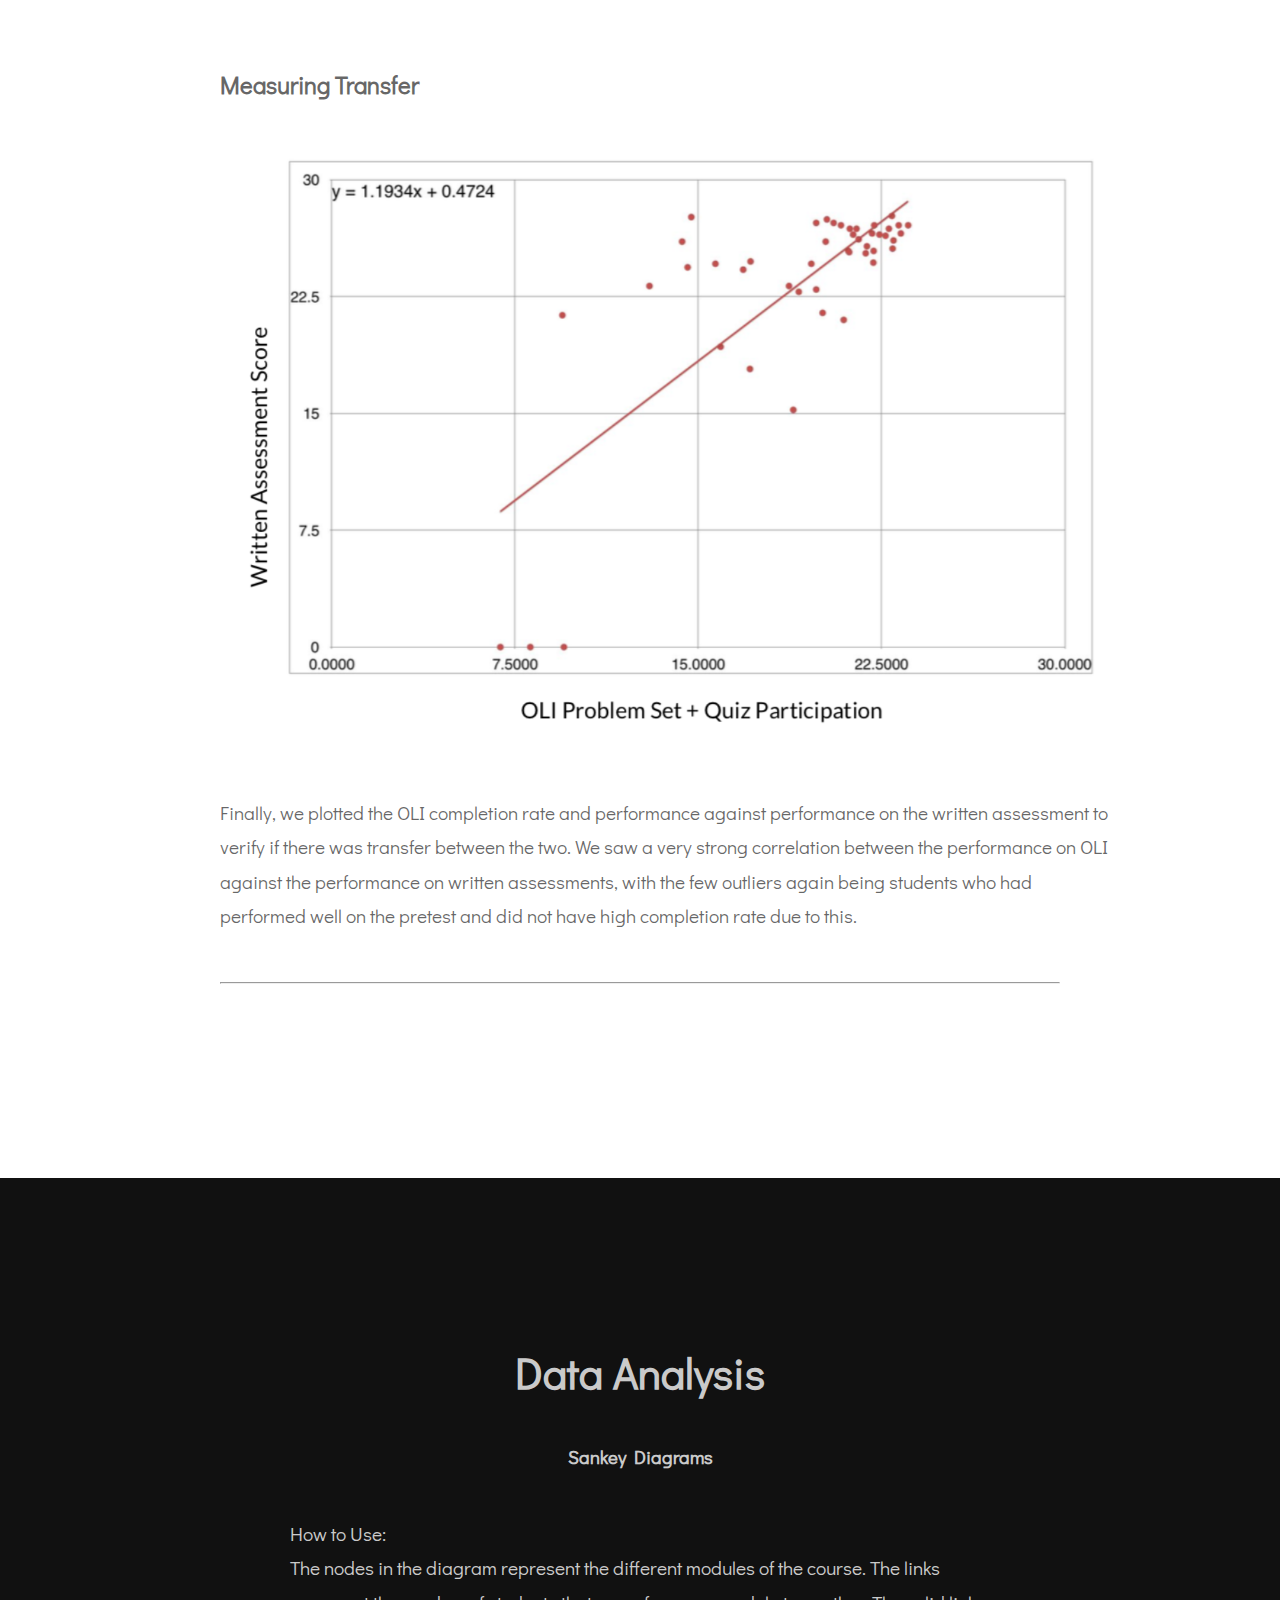
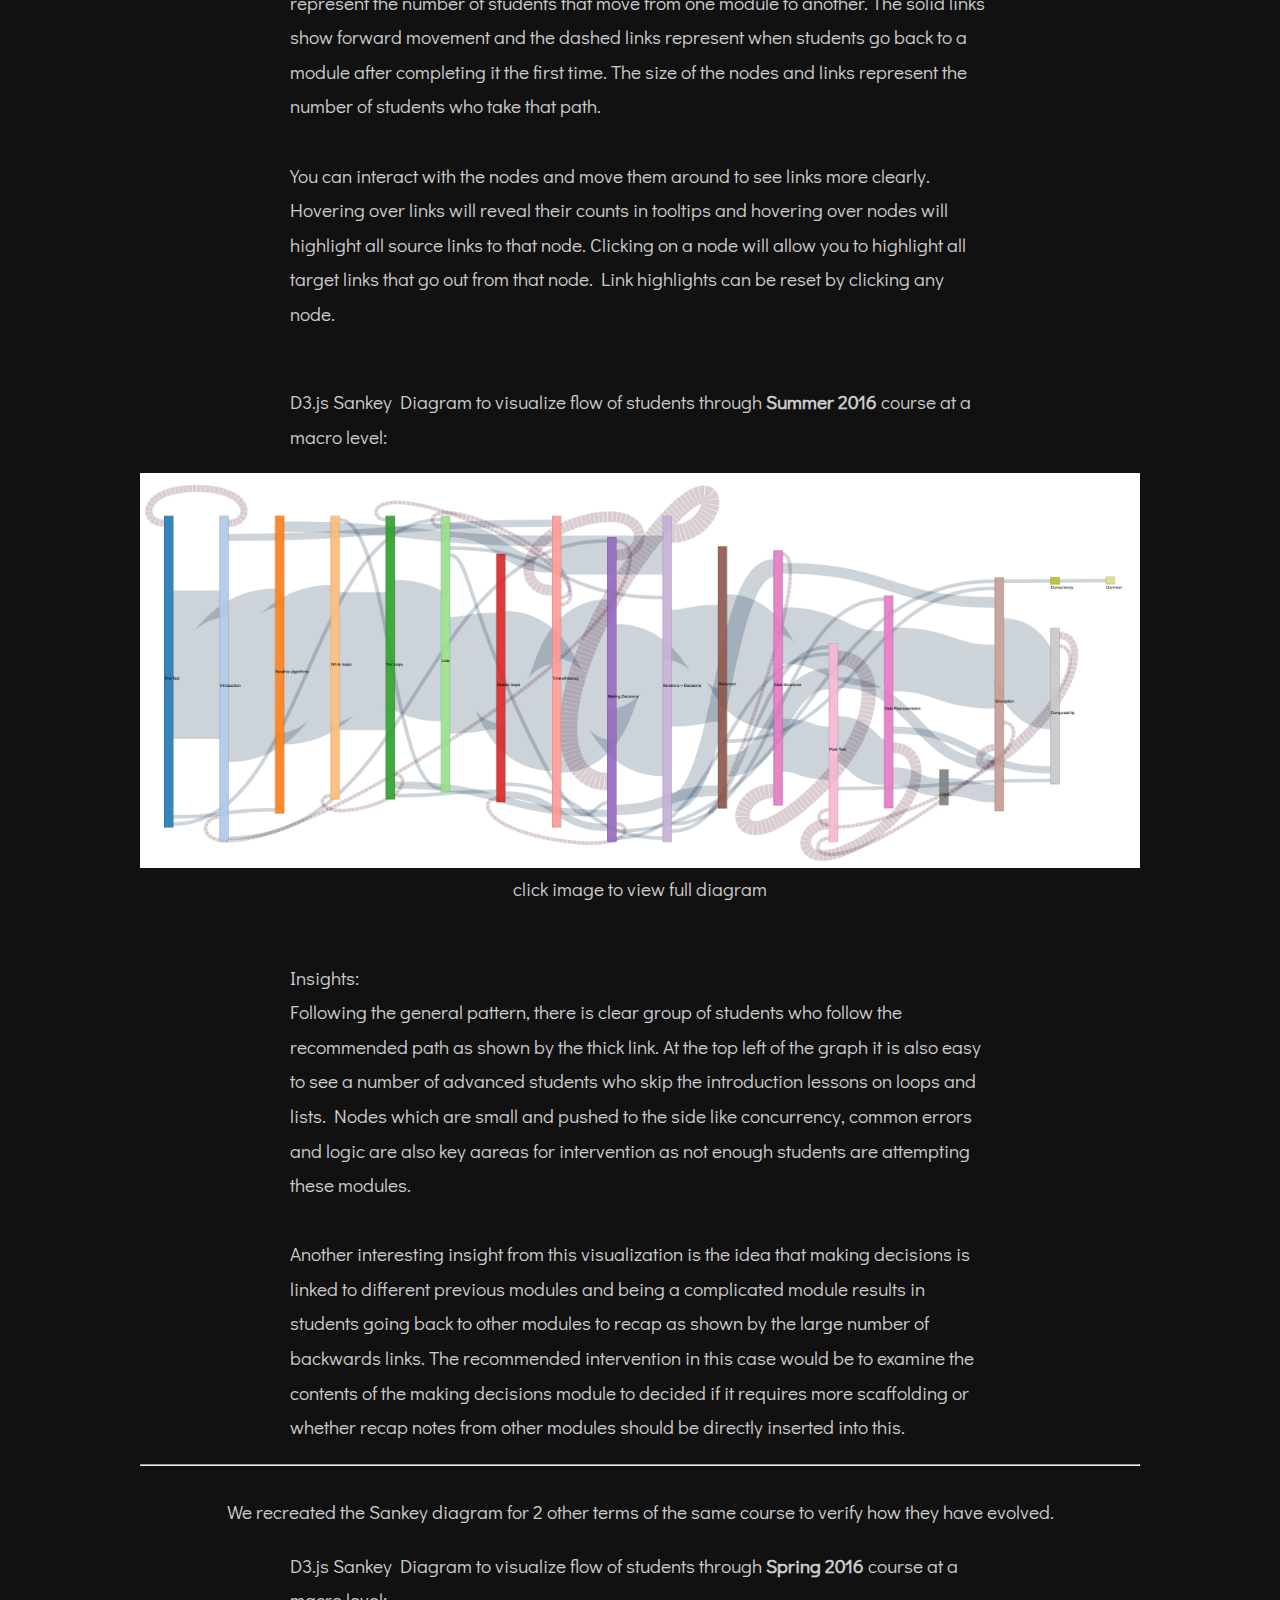
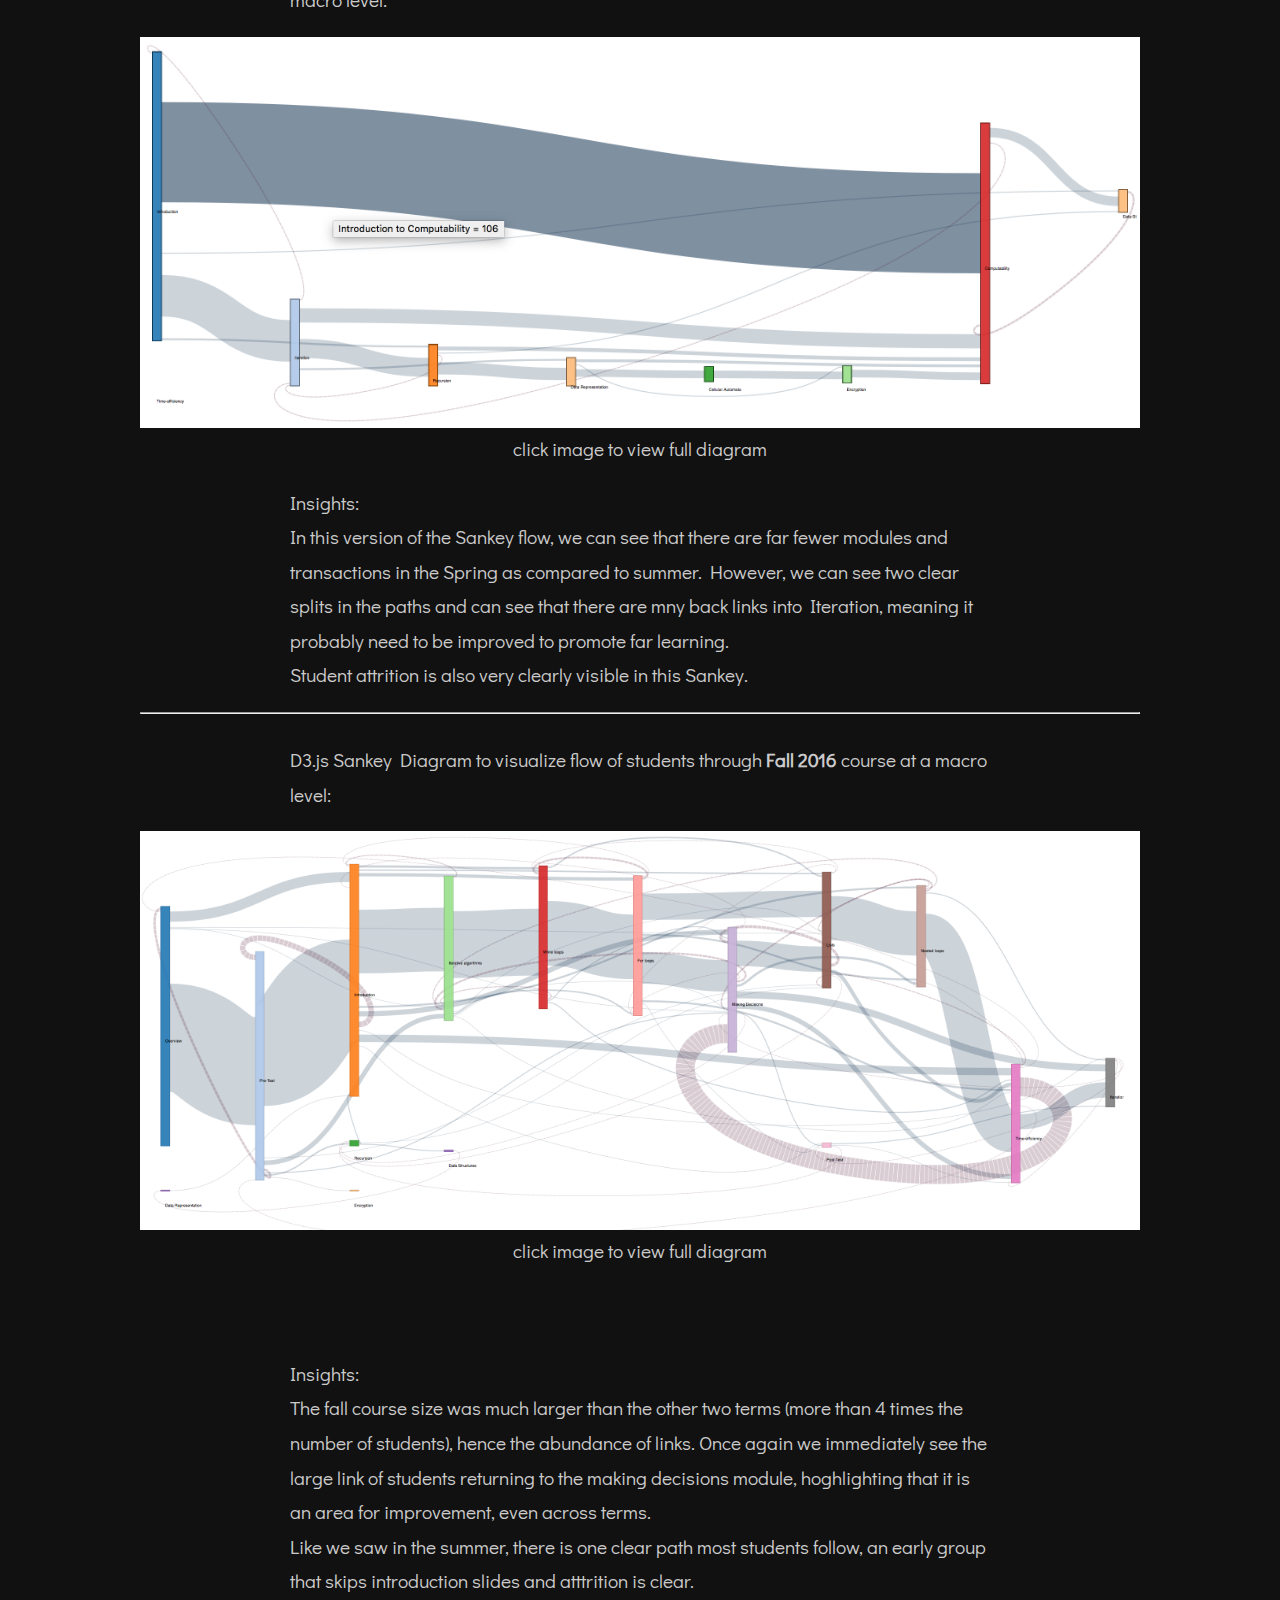
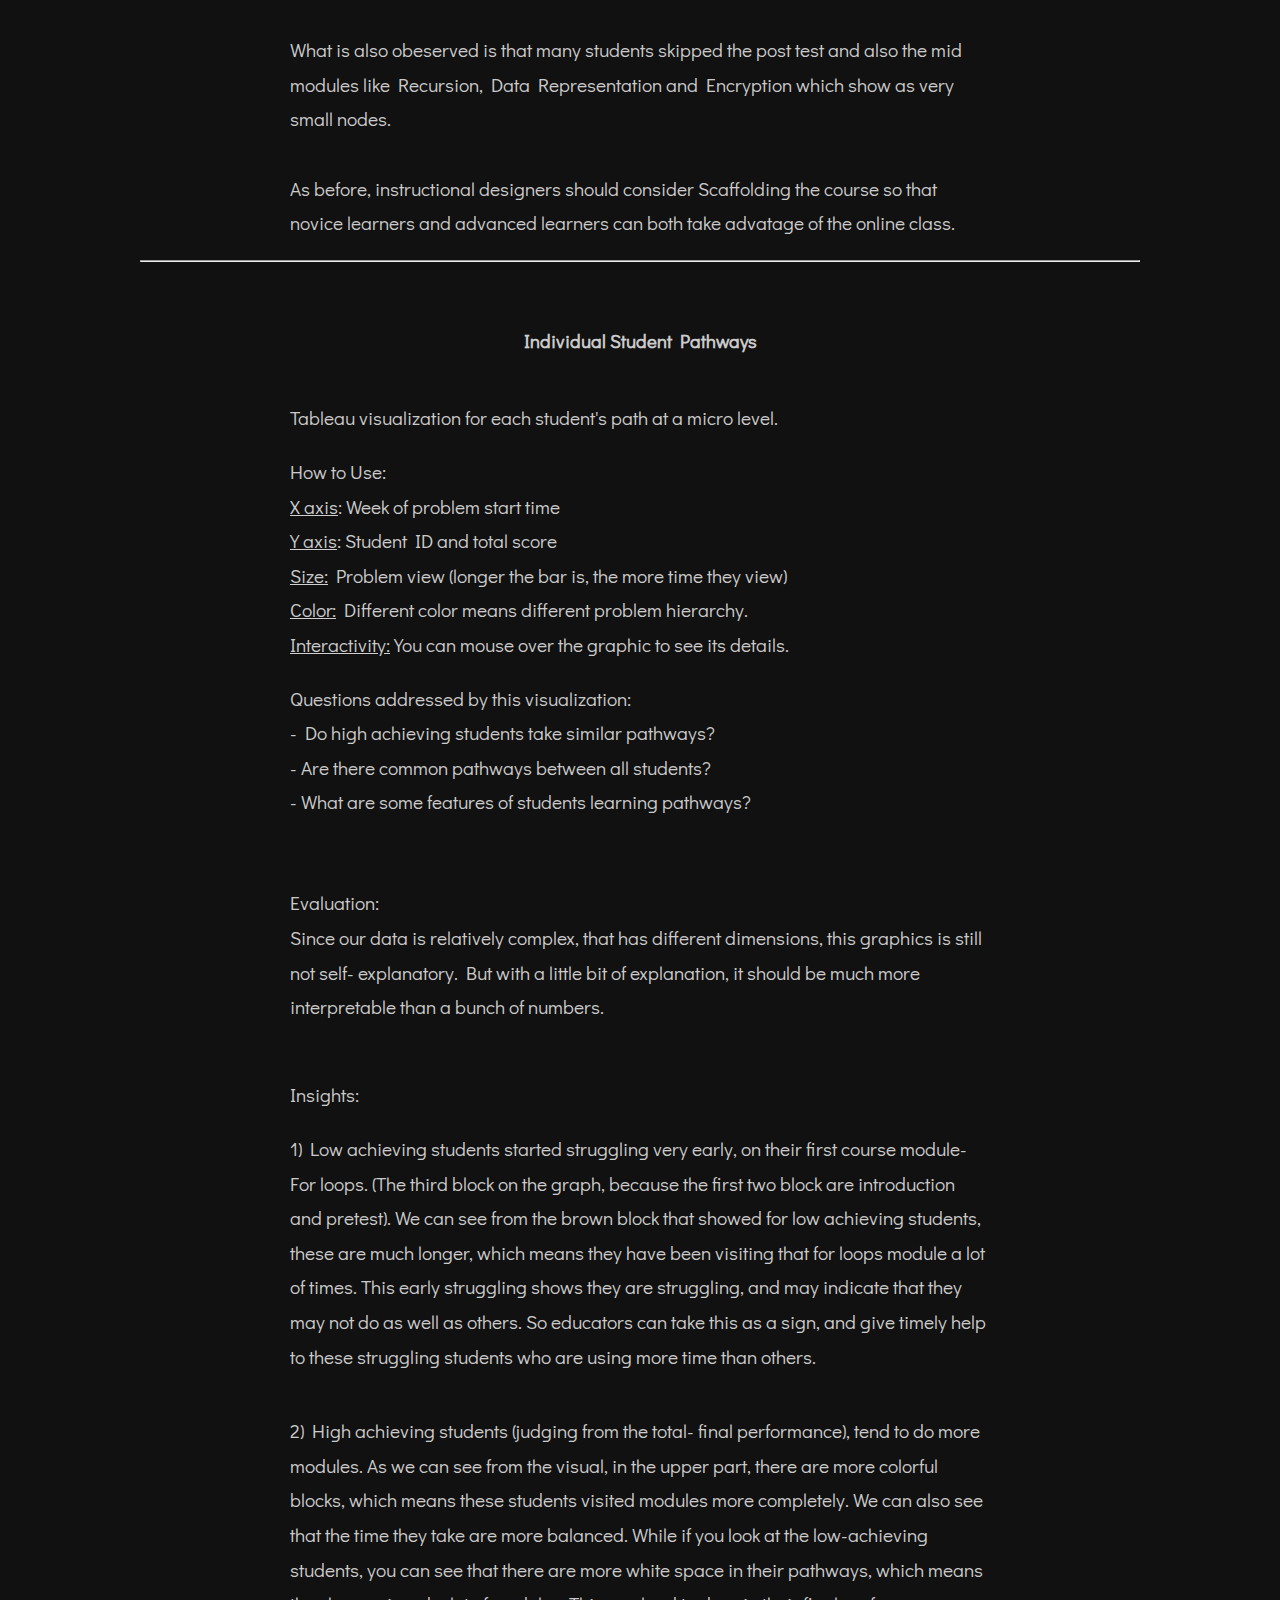
==== commit 6ae8dedf: "text style and content fix" ====
--- a/index.html
+++ b/index.html
@@ -381,10 +381,11 @@
 					their counts in tooltips and hovering over nodes will highlight all source links to that node. Clicking on a node
 					will allow you to highlight all target links that go out from that node. Link highlights can be reset by clicking
 					any node. <br /><br />
-					By visualizing the different clusters of paths, students can be categorized based on their completion behavior.
+					<!-- By visualizing the different clusters of paths, students can be categorized based on their completion behavior.
 					From our analysis we found that, generall speaking, there will be one thick central path that most students will
 					follow, a small splinter cell of advanced students who will split early from the group to skip the introductory
-					lessons and a very small group of high effort students who will approach all modules. <br> The
+					lessons and a very small group of high effort students who will approach all modules. <br> 
+					The -->
 
 					<p style="text-align:left; width: 70%;margin-left:15%;"><strong>D3.js Sankey Diagram to visualize flow of students
 							through <strong>Summer 2016</strong> course at a macro level:</strong></p>
@@ -398,7 +399,7 @@
 						Following the general pattern, there is clear group of students who follow the recommended path as shown by the
 						thick link. At the top left of the graph it is also easy to see a number of advanced students who skip the
 						introduction lessons on loops and lists. Nodes which are small and pushed to the side like concurrency, common
-						errors and logic are also key aareas for intervention as not enough students are attempting these modules.<br />
+						errors and logic are also key aareas for intervention as not enough students are attempting these modules.<br><br>
 						Another interesting insight from this visualization is the idea that making decisions is linked to different
 						previous modules and being a complicated module results in students going back to other modules to recap as shown
 						by the large number of backwards links. The recommended intervention in this case would be to examine the
@@ -424,7 +425,7 @@
 						In this version of the Sankey flow, we can see that there are far fewer modules and transactions in the Spring as
 						compared to summer. However, we can see two clear splits in the paths and can see that there are mny back links
 						into Iteration, meaning it probably need to be improved to promote far learning. <br>
-						Student attrition is also very clearly visible in this Sankey.
+						<strong>Student attrition is also very clearly visible in this Sankey.</strong>
 
 					</p>
 					<div style="width: 100%;">
@@ -446,9 +447,9 @@
 						the abundance of links. Once again we immediately see the large link of students returning to the making
 						decisions module, hoghlighting that it is an area for improvement, even across terms. <br> Like we saw in the
 						summer, there is one clear path most students follow, an early group that skips introduction slides and
-						atttrition is clear. <br>
+						atttrition is clear. <br><br>
 						What is also obeserved is that many students skipped the post test and also the mid modules like Recursion, Data
-						Representation and Encryption which show as very small nodes. <br />
+						Representation and Encryption which show as very small nodes. <br /><br>
 
 						As before, instructional designers should consider Scaffolding the course so that novice learners and advanced
 						learners can both take advatage of the online class.
@@ -500,26 +501,6 @@
 					<script type='text/javascript'>                    var divElement = document.getElementById('viz1544304118483'); var vizElement = divElement.getElementsByTagName('object')[0]; vizElement.style.width = '100%'; vizElement.style.height = (divElement.offsetWidth * 0.75) + 'px'; var scriptElement = document.createElement('script'); scriptElement.src = 'https://public.tableau.com/javascripts/api/viz_v1.js'; vizElement.parentNode.insertBefore(scriptElement, vizElement);                </script>
 
 
-					<!-- 
-
-					<div class='tableauPlaceholder' id='viz1544283492092' style='position: relative'><noscript><a href='#'><img alt=' '
-								 src='https:&#47;&#47;public.tableau.com&#47;static&#47;images&#47;ID&#47;IDS-Python_1&#47;Sheet7&#47;1_rss.png'
-								 style='border: none' /></a></noscript><object class='tableauViz' style='display:none;'>
-							<param name='host_url' value='https%3A%2F%2Fpublic.tableau.com%2F' />
-							<param name='embed_code_version' value='3' />
-							<param name='site_root' value='' />
-							<param name='name' value='IDS-Python_1&#47;Sheet7' />
-							<param name='tabs' value='no' />
-							<param name='toolbar' value='yes' />
-							<param name='static_image' value='https:&#47;&#47;public.tableau.com&#47;static&#47;images&#47;ID&#47;IDS-Python_1&#47;Sheet7&#47;1.png' />
-							<param name='animate_transition' value='yes' />
-							<param name='display_static_image' value='yes' />
-							<param name='display_spinner' value='yes' />
-							<param name='display_overlay' value='yes' />
-							<param name='display_count' value='yes' /></object></div>
-					<script type='text/javascript'>                    var divElement = document.getElementById('viz1544283492092'); var vizElement = divElement.getElementsByTagName('object')[0]; vizElement.style.width = '100%'; vizElement.style.height = (divElement.offsetWidth * 0.75) + 'px'; var scriptElement = document.createElement('script'); scriptElement.src = 'https://public.tableau.com/javascripts/api/viz_v1.js'; vizElement.parentNode.insertBefore(scriptElement, vizElement);                </script> -->
-
-
 					<p style="text-align:left; width: 70%;margin-left:15%;">
 						<br>
 
@@ -534,29 +515,29 @@
 						<br>
 
 						<strong>Insights:</strong><br>
-						<ol style="text-align:left; width: 70%;margin-left:15%;">
-							<li>
+						<div style="text-align:left; width: 70%;margin-left:15%;">
+							<p>
 								1) Low achieving students started struggling very early, on their first course module- For loops. (The third
 								block on the graph, because the first two block are introduction and pretest). We can see from the brown block
 								that showed for low achieving students, these are much longer, which means they have been visiting that for
 								loops module a lot of times. This early struggling shows they are struggling, and may indicate that they may
 								not do as well as others. So educators can take this as a sign, and give timely help to these struggling
 								students who are using more time than others.
-							</li><br>
-							<li>
+							</p><br>
+							<p>
 								2) High achieving students (judging from the total- final performance), tend to do more modules. As we can see
 								from the visual, in the upper part, there are more colorful blocks, which means these students visited modules
 								more completely. We can also see that the time they take are more balanced. While if you look at the
 								low-achieving students, you can see that there are more white space in their pathways, which means they have
 								missed a lot of modules. This can lead to drop in their final performance. Also, as you can see from the
 								graphics, the time use of low-achieving students are not as balanced as high-achieving ones. There tend to be
-								some really long blocks, which could possibly mean that they are struggling.</li>
-							<li><br>
+								some really long blocks, which could possibly mean that they are struggling.</p>
+							<p><br>
 								3) However, there are also some anomaly, such as the one low-achieving student who scored 70 but did almost all
 								modules. This could be a indicator of wheel-spinning.<br /><br />
-							</li>
-
-						</ol>
+							</p>
+
+						</div>
 
 					</p>
 					<div style="width: 100%;">
@@ -616,8 +597,8 @@
 						<br>
 
 						<strong>Evaluation and Insights:</strong><br>
-						<ol style="text-align:left; width: 70%;margin-left:15%;">
-							<li>This is not a transparent visualization, and probably also not too self-explanatory. But it has its
+						<div style="text-align:left; width: 70%;margin-left:15%;">
+							<p>This is not a transparent visualization, and probably also not too self-explanatory. But it has its
 								advantage
 								in that:<br /> <br />
 								1) It is showing four variables at the same time: <br />
@@ -625,23 +606,23 @@
 								&nbsp;&nbsp;&nbsp;&nbsp; b) normalized error<br />
 								&nbsp;&nbsp;&nbsp;&nbsp; c) final performance <br />
 								&nbsp;&nbsp;&nbsp;&nbsp; d) problem name. <br />
-								Therefore it is a very comprehensive graphic which has a lot of information in it.</li><br />
-							<li>2) It can visualize everybody’s final performance in a very conspicuous way: by using red and green. The
+								Therefore it is a very comprehensive graphic which has a lot of information in it.</p><br />
+							<p>2) It can visualize everybody’s final performance in a very conspicuous way: by using red and green. The
 								darker the green, means the students performed better. The darker the red, means the students perform worse.
 								This is correlated with our common sense that red signals warning, risks and green signals passing and safety.
 								Therefore, from the graphics, we can easily see which students are not performing well. And which particular
-								module are they struggling with.</li>
-							<li>3) One example to understand how to use this visualization would be student with id AE. The large size of
+								module are they struggling with.</p>
+							<p>3) One example to understand how to use this visualization would be student with id AE. The large size of
 								squares for this student shows the completion rate is high. However, we can see from the axis that the total
 								score for this student is poor (around 72% which is well below class average). <br>Upon examining the
 								visualization we can see that this is due to the fact that the student has a very high error rate and is
 								attempting questions incorrectly at a high frequency. We can then use the visualization to pinpoint the areas
-								that the student needs to improve in such as Time-Efficiency, Encryption and Lists. </li>
-							<li>4) Another way to use this visualization is to examine a particular module across students. For example: The
+								that the student needs to improve in such as Time-Efficiency, Encryption and Lists. </p>
+							<p>4) Another way to use this visualization is to examine a particular module across students. For example: The
 								Time-efficiency module is clearly very troublesome for low scoring students while high scoring students tend to
 								not make errors on practice problems for this module. On the other hand the Encryption module seems to be hard
-								for everyone and would require some re-evaluation to understand why. </li>
-						</ol>
+								for everyone and would require some re-evaluation to understand why. </p>
+							</div>
 
 
 					</p>
@@ -783,10 +764,8 @@
 						Evaluation:<strong> The time spent on questions is not a good indicator of performance in any way. This is
 							interesting as one would expect time spent to be directly correlated with completion rate, which is not the case
 							at all. </strong> <br />
-						Conclusion:<strong> Keep null hypothesis. Students’ time spent is not correlated with students’ final
+						Conclusion:<strong> Accept null hypothesis. Students’ time spent is not correlated with students’ final
 							performance.</strong>
-
-
 					</p><br /><br />
 				</p>
 
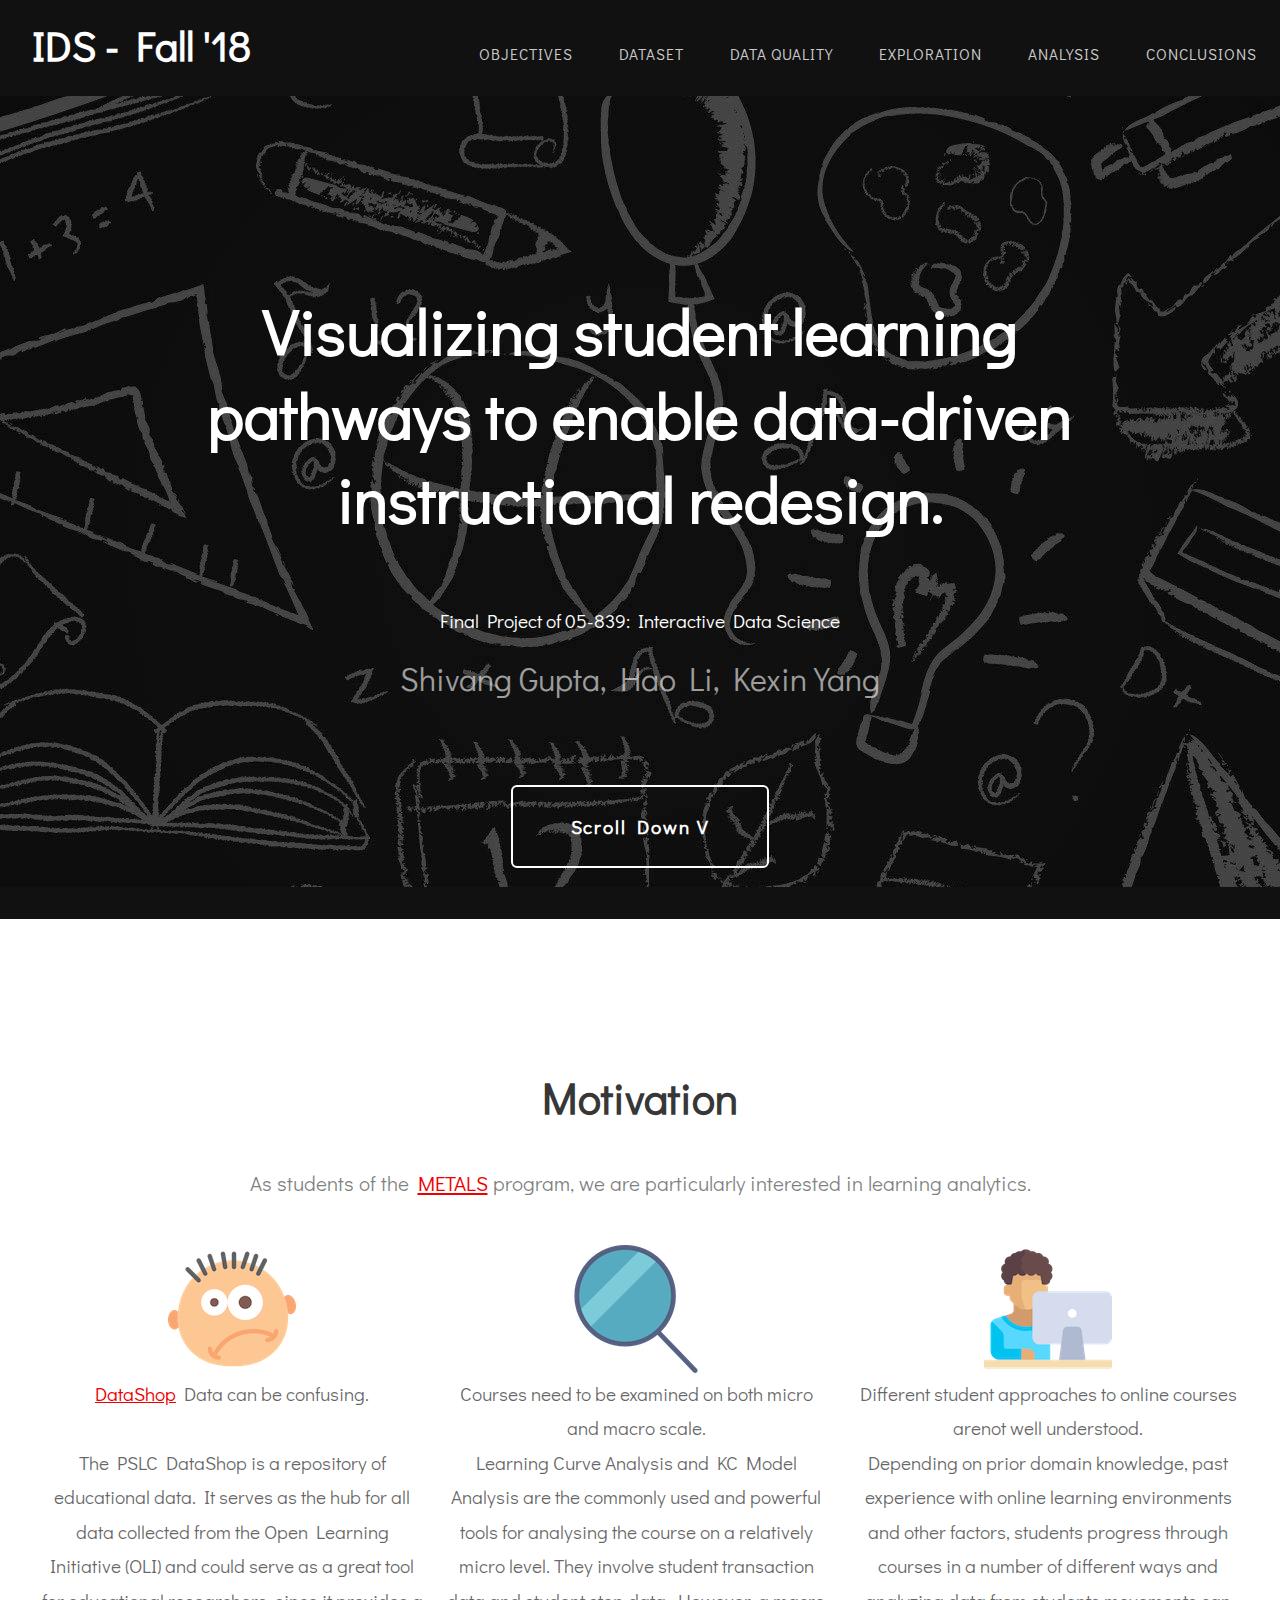
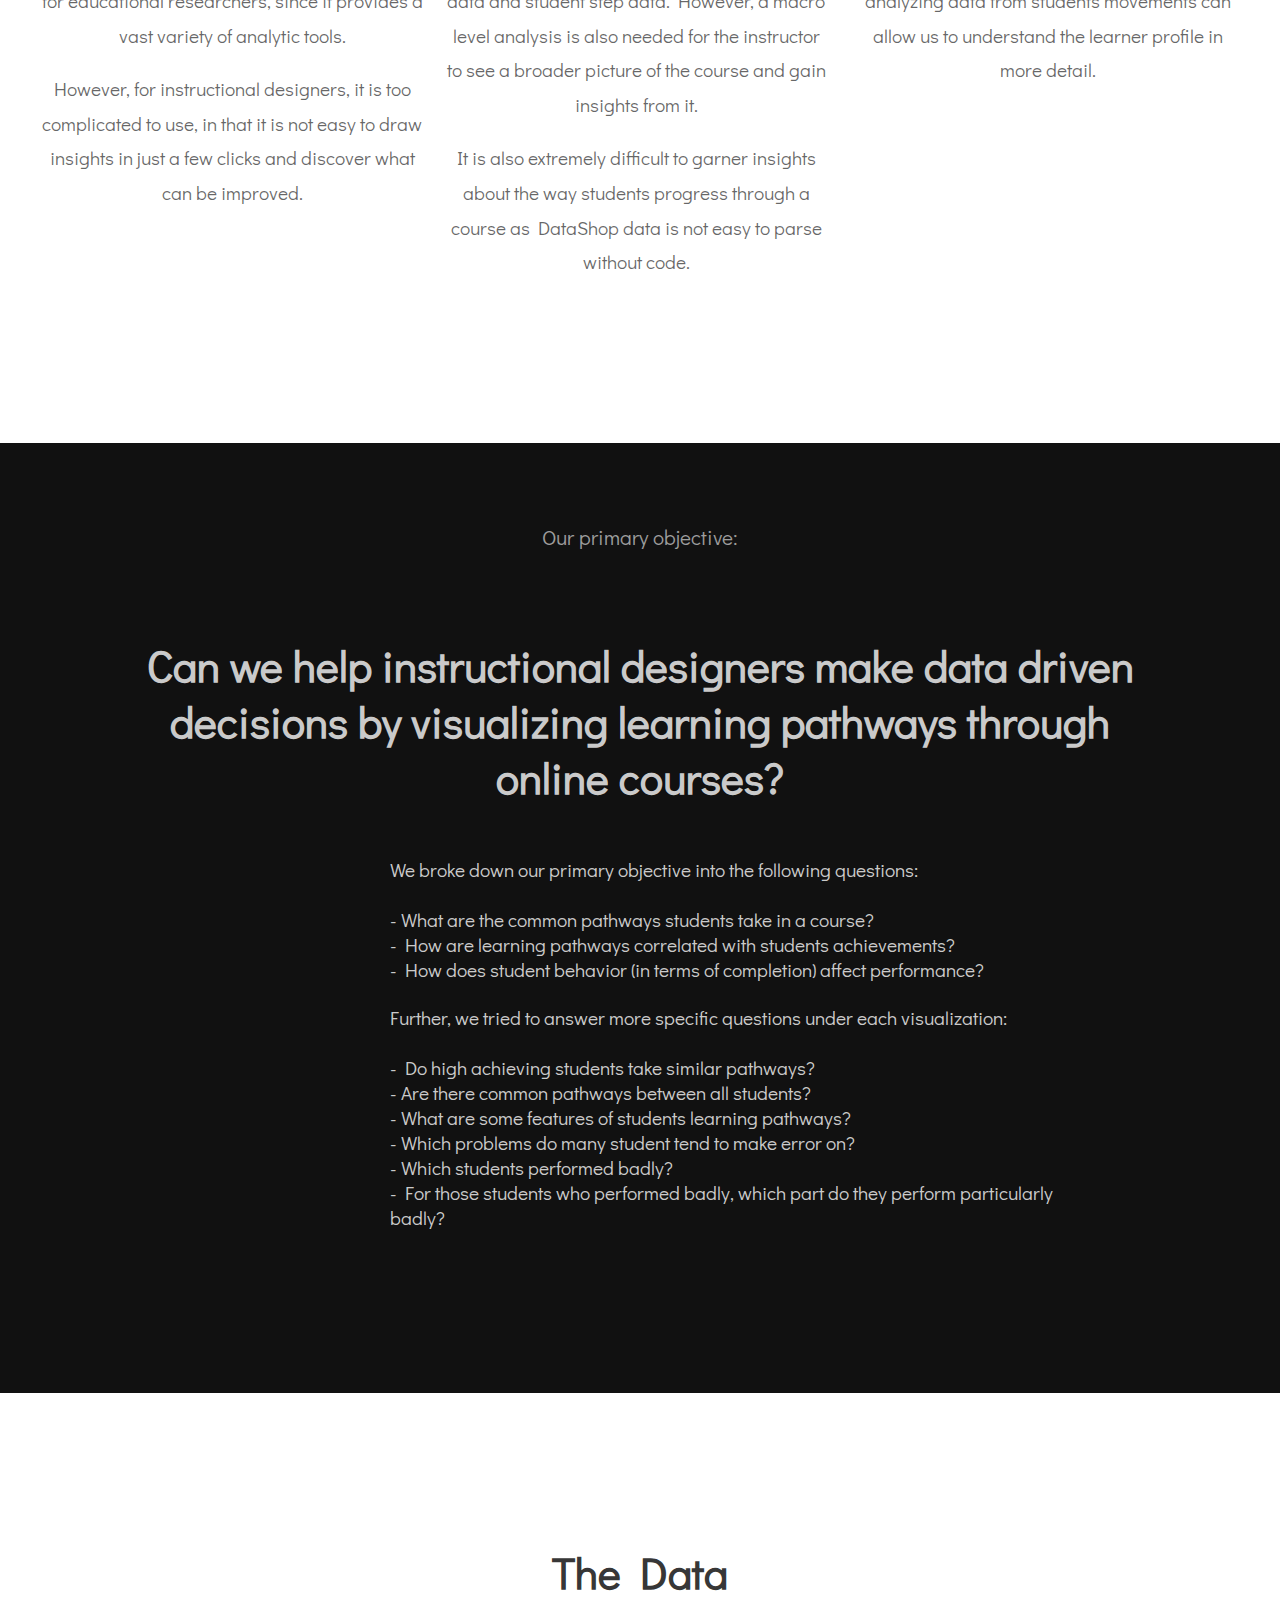
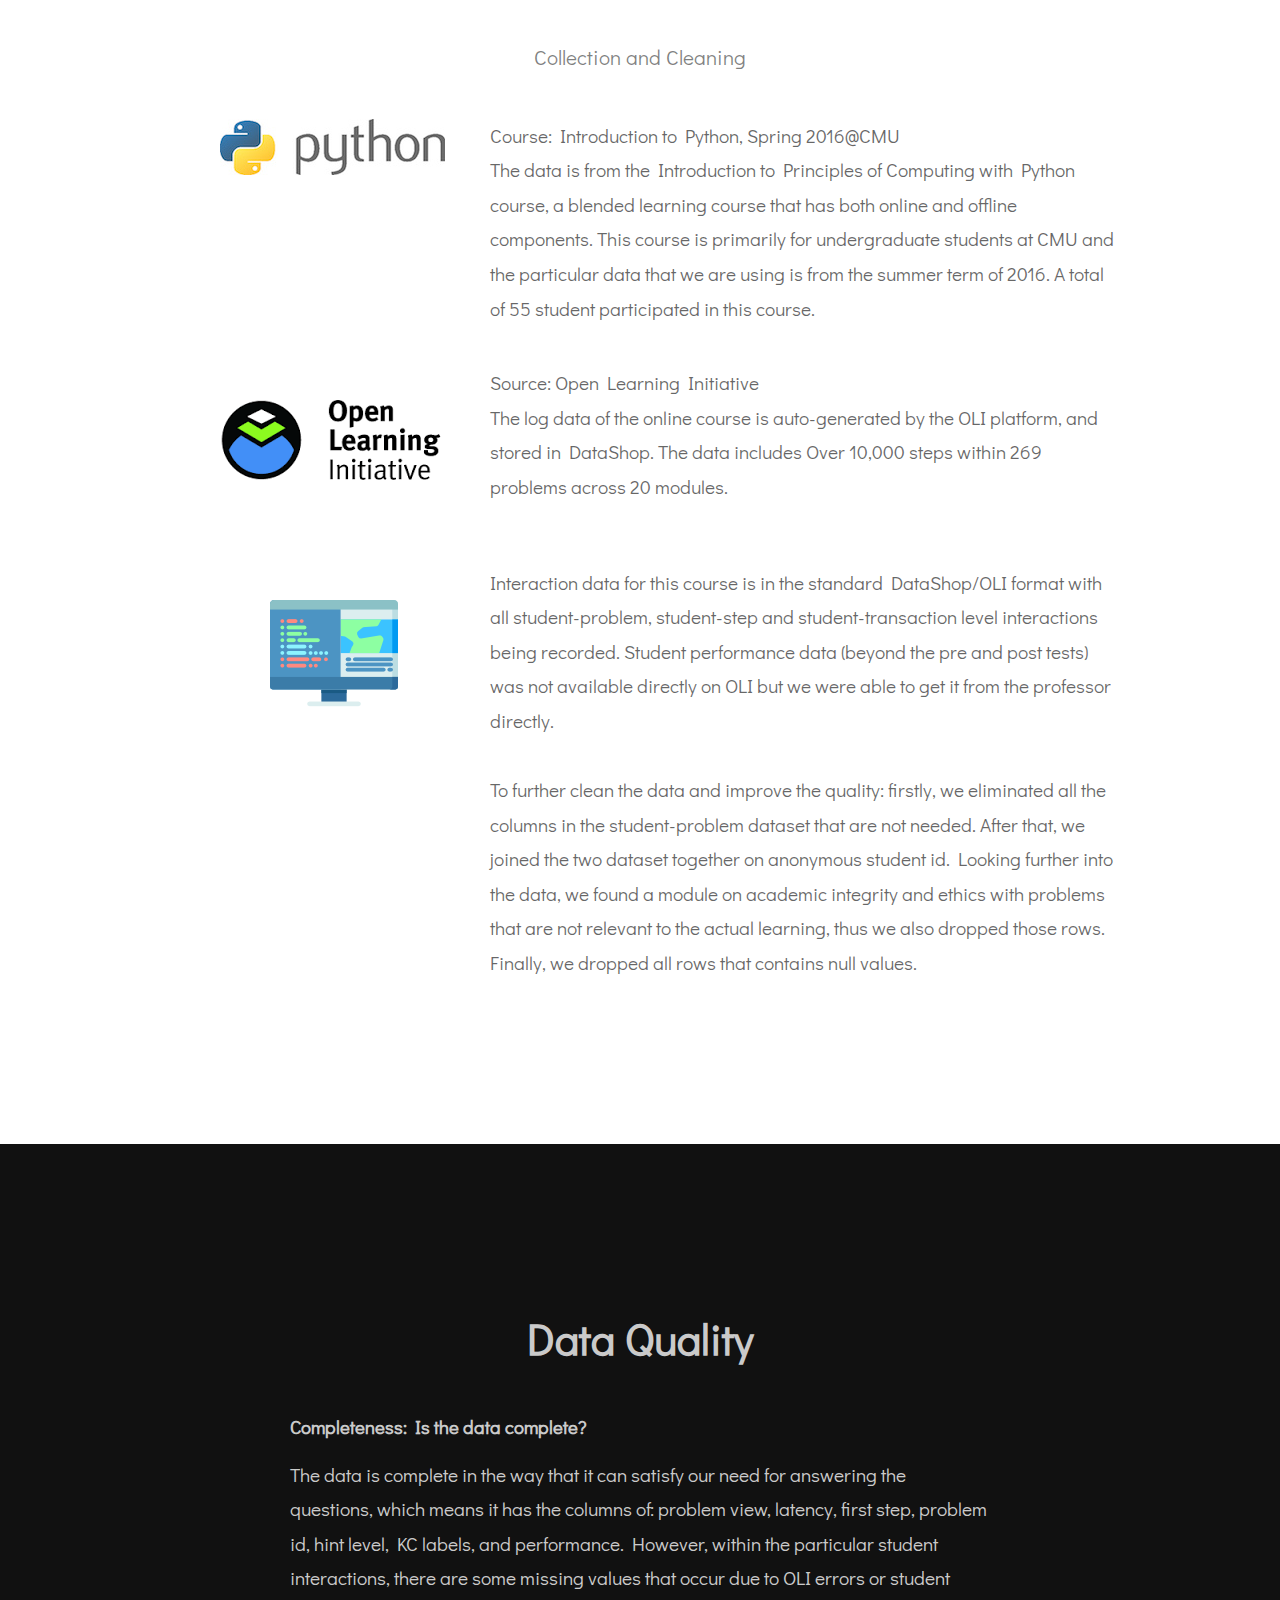
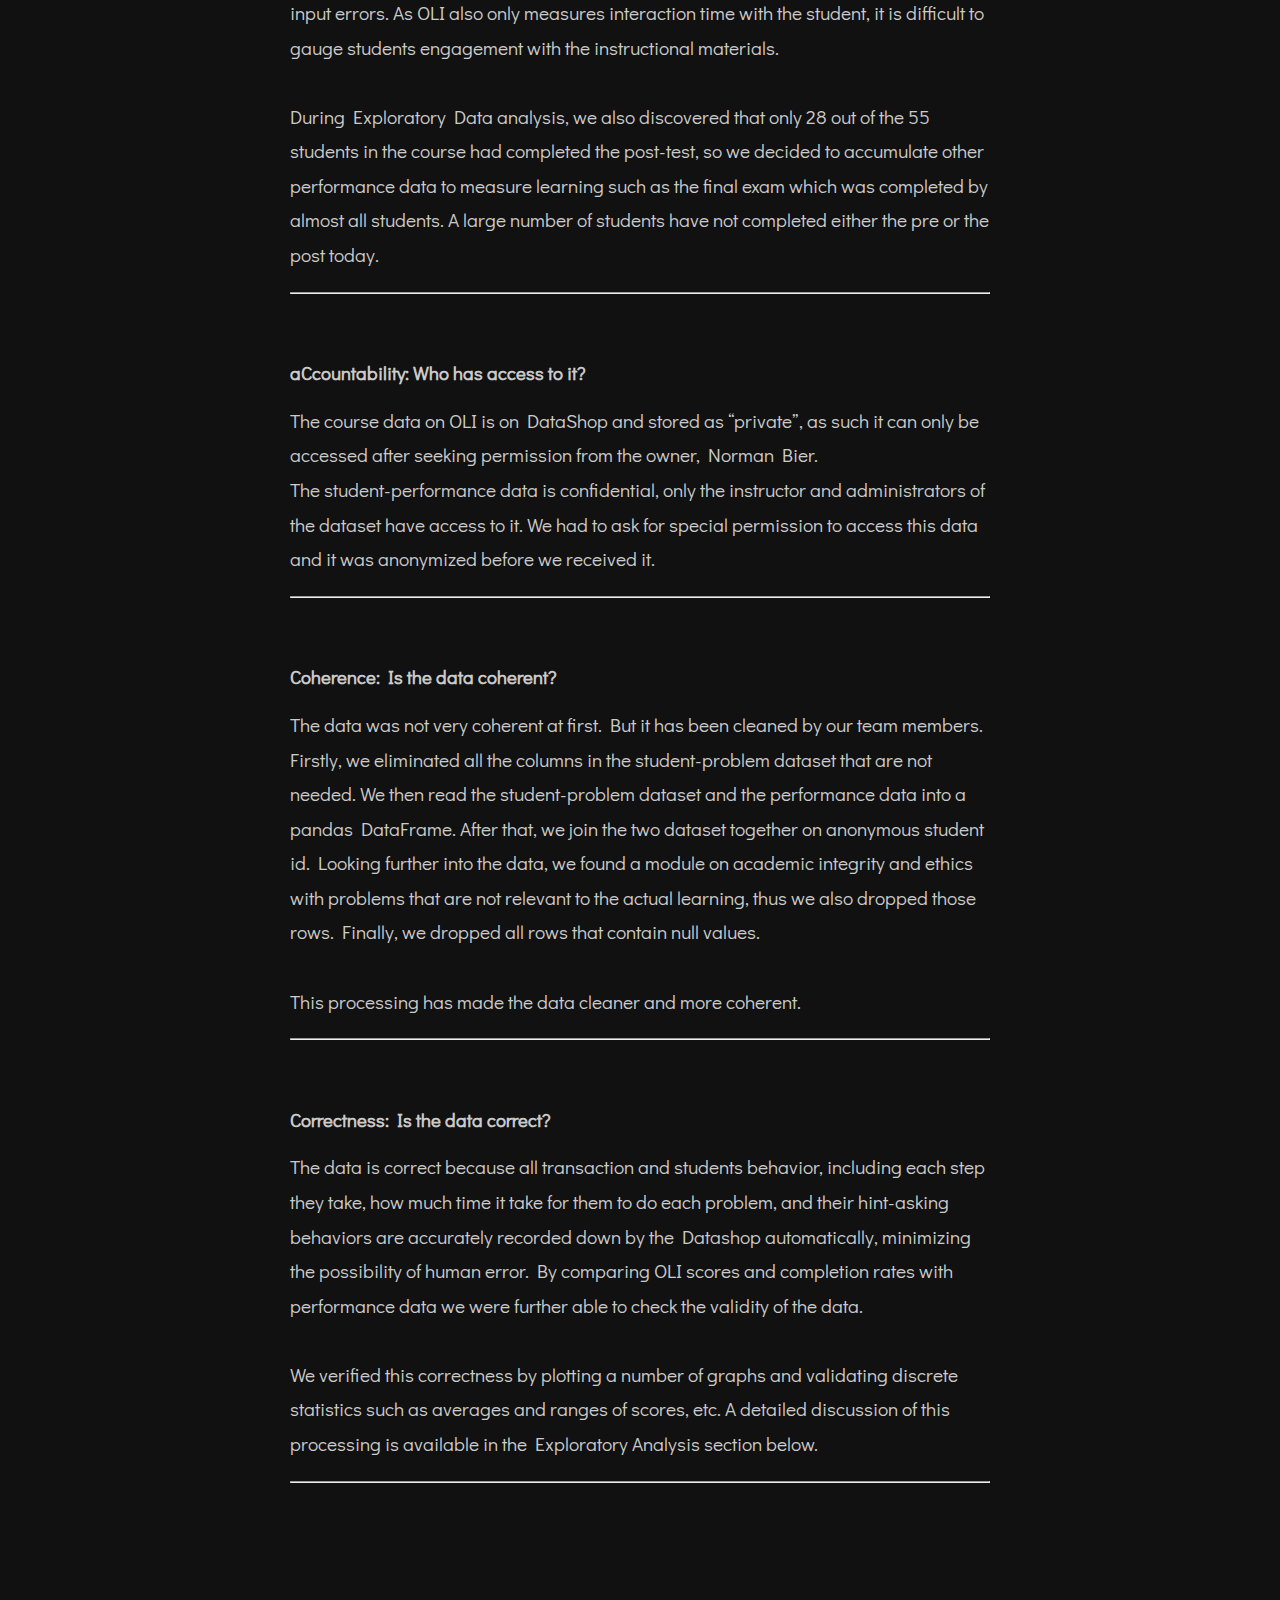
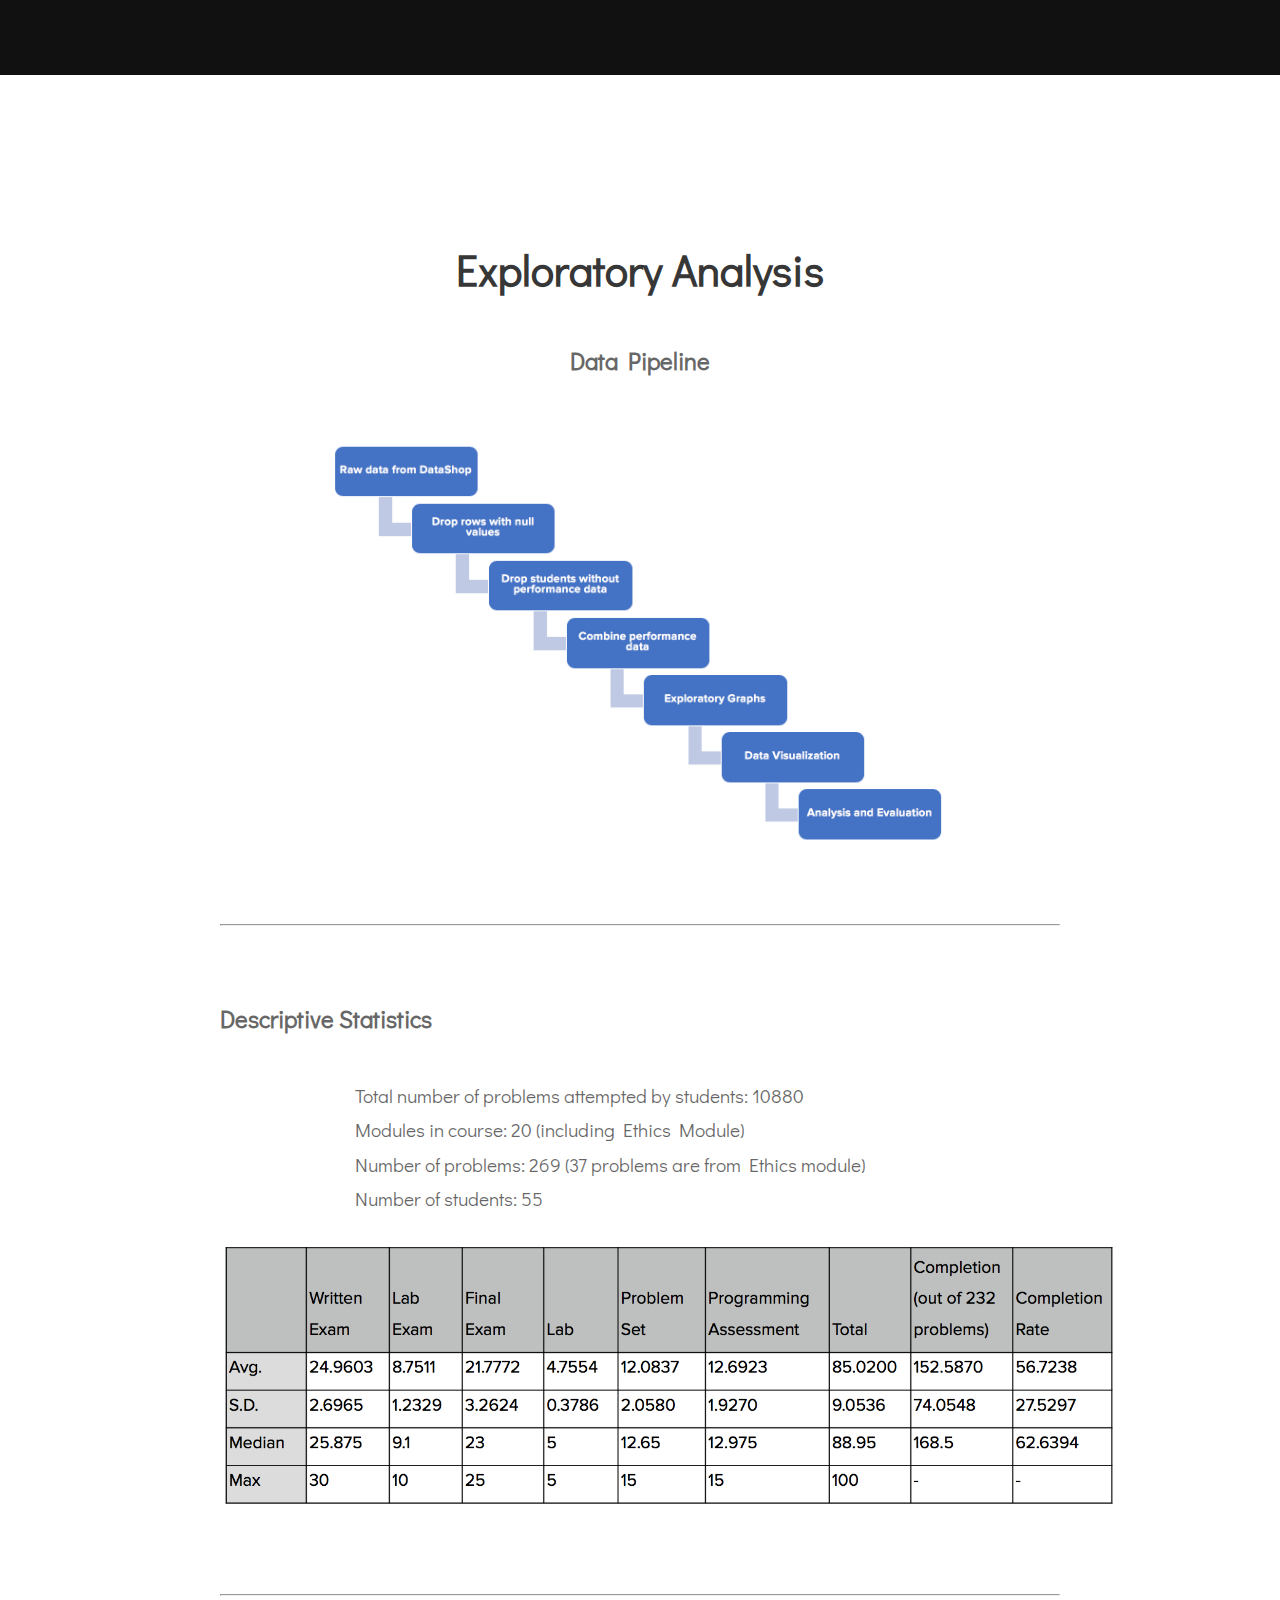
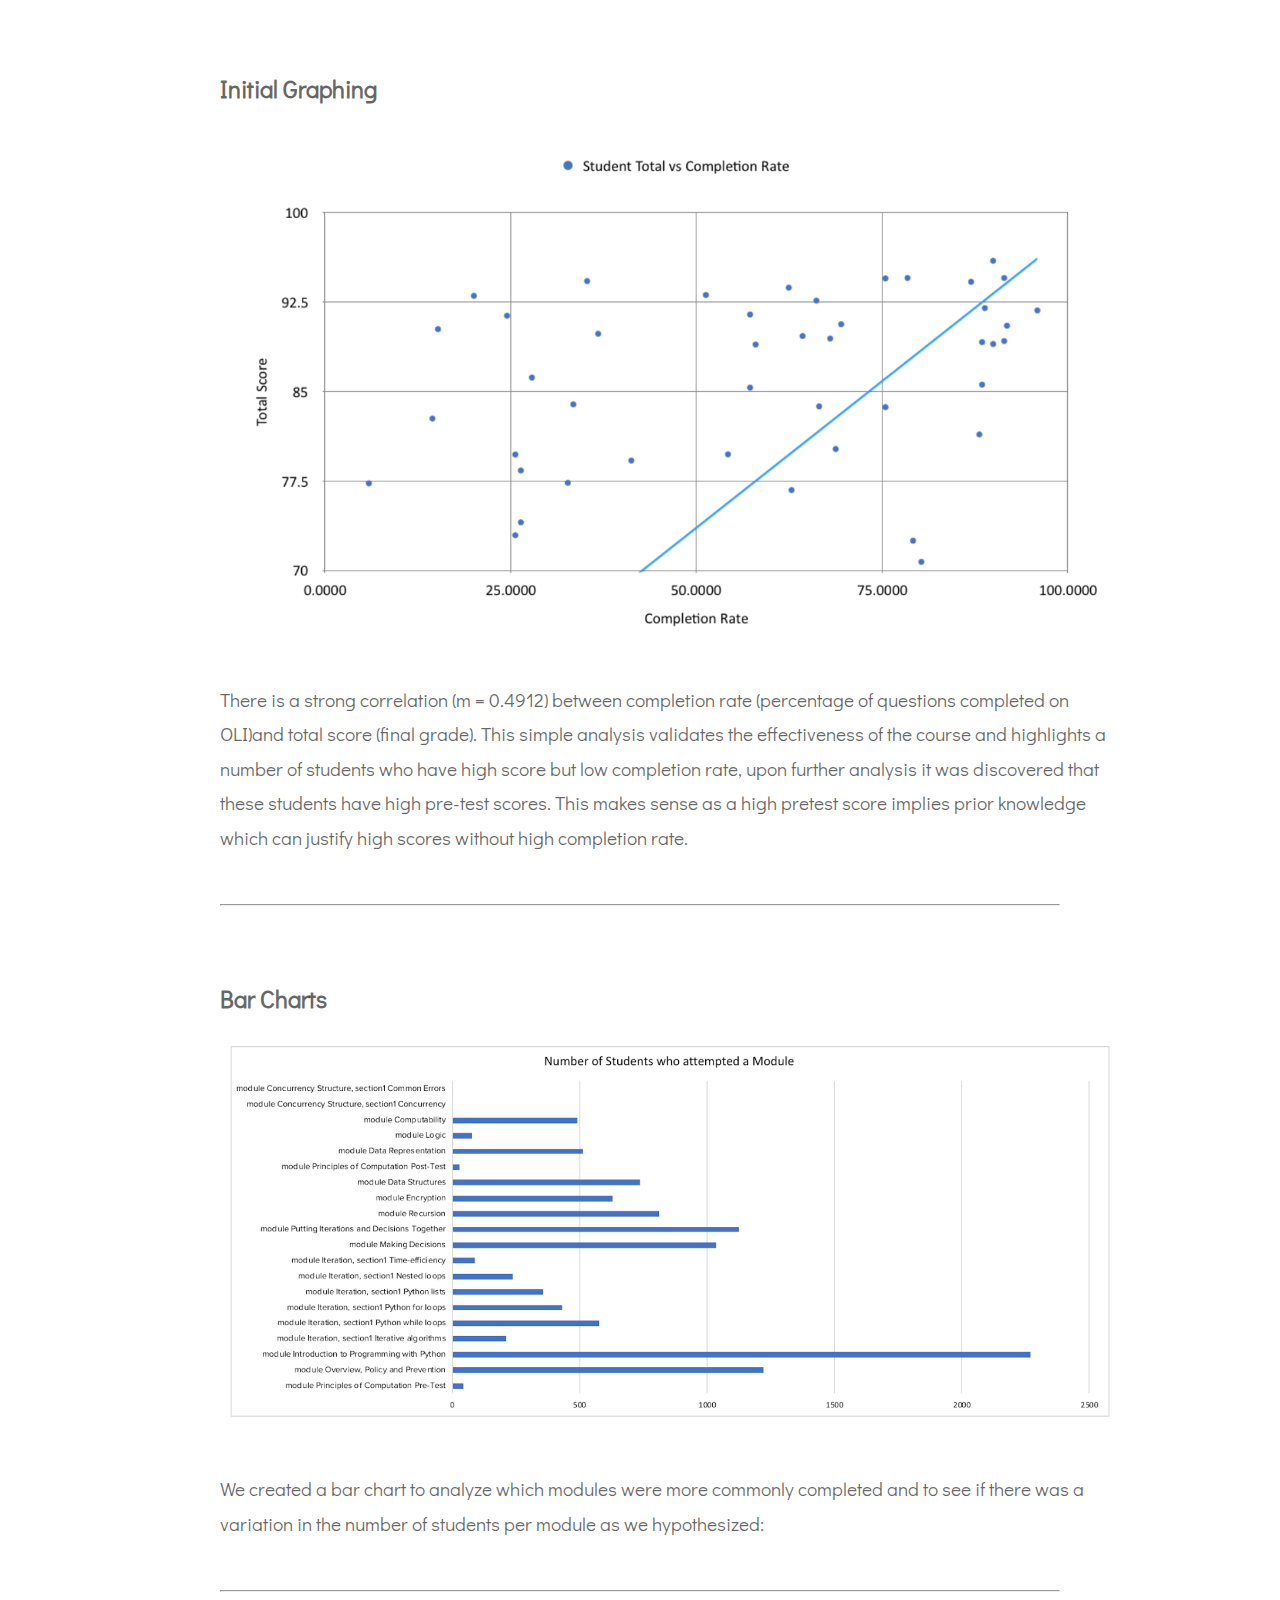
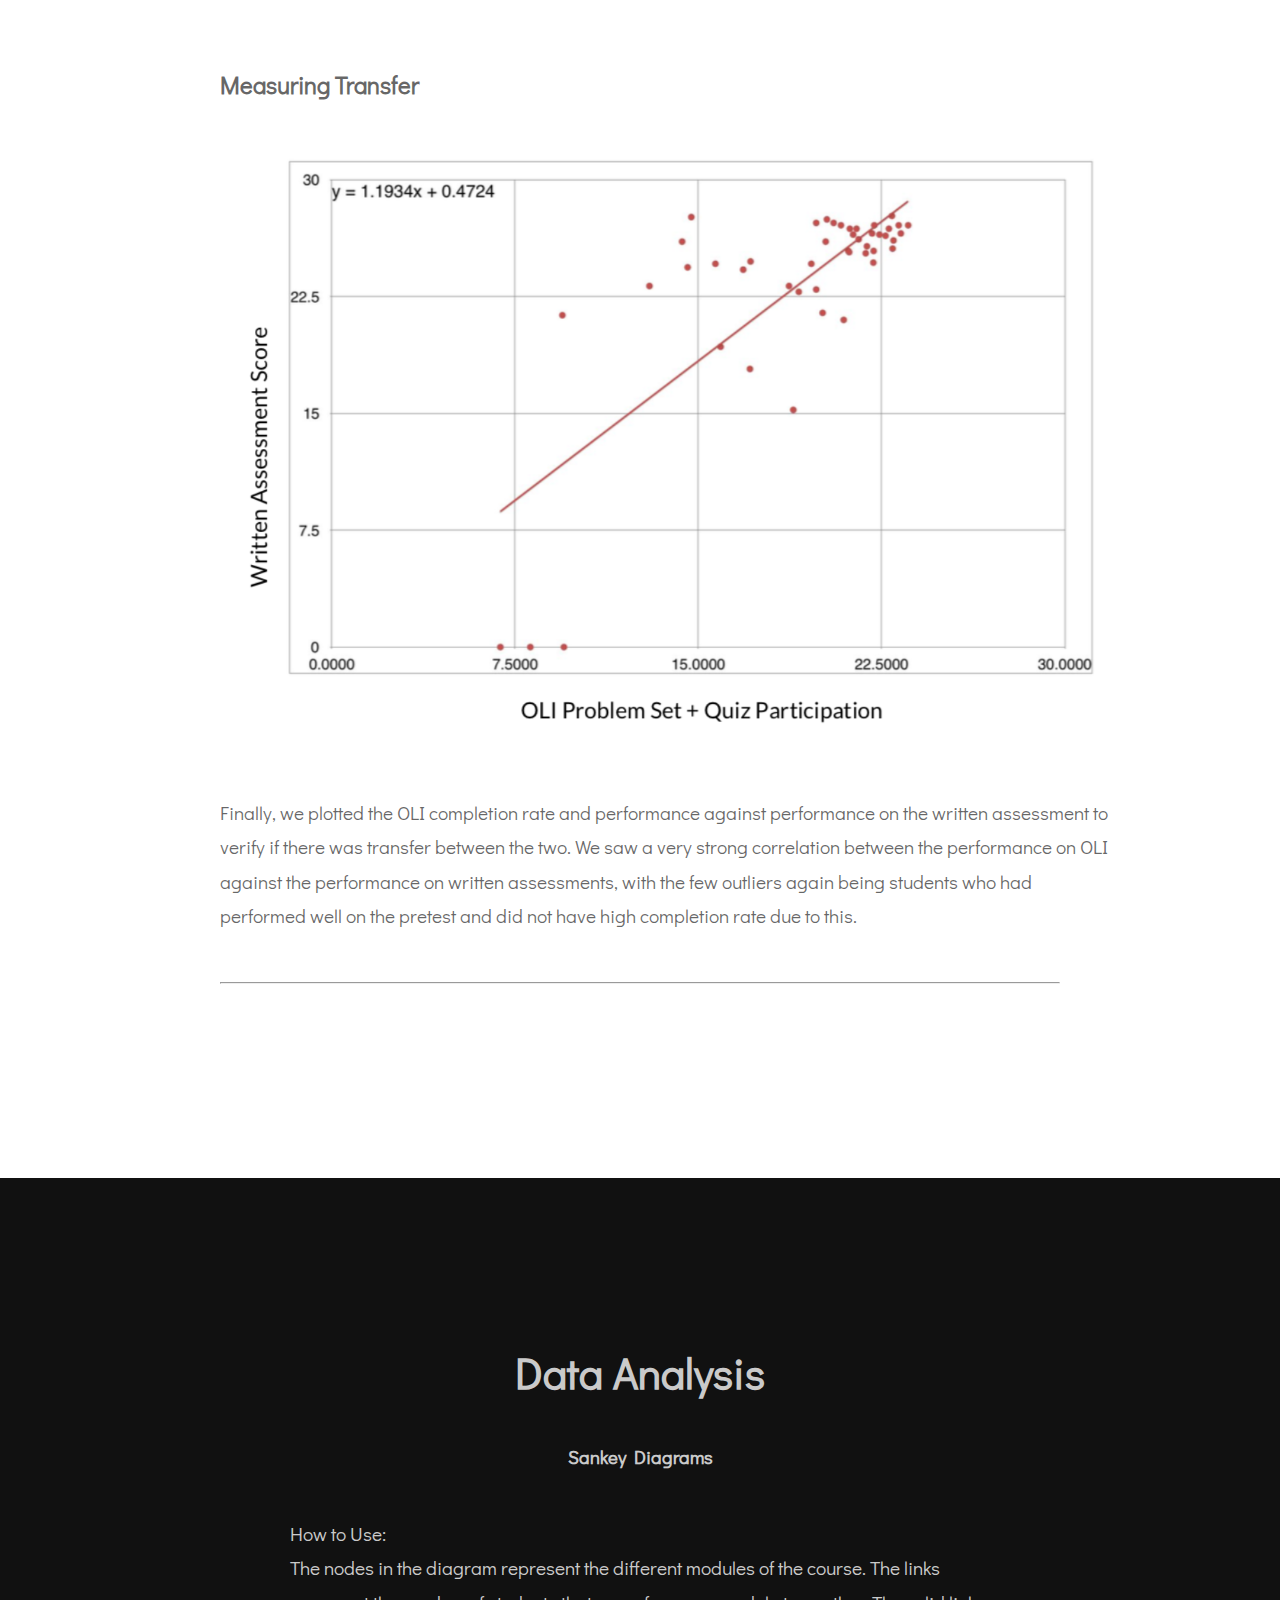
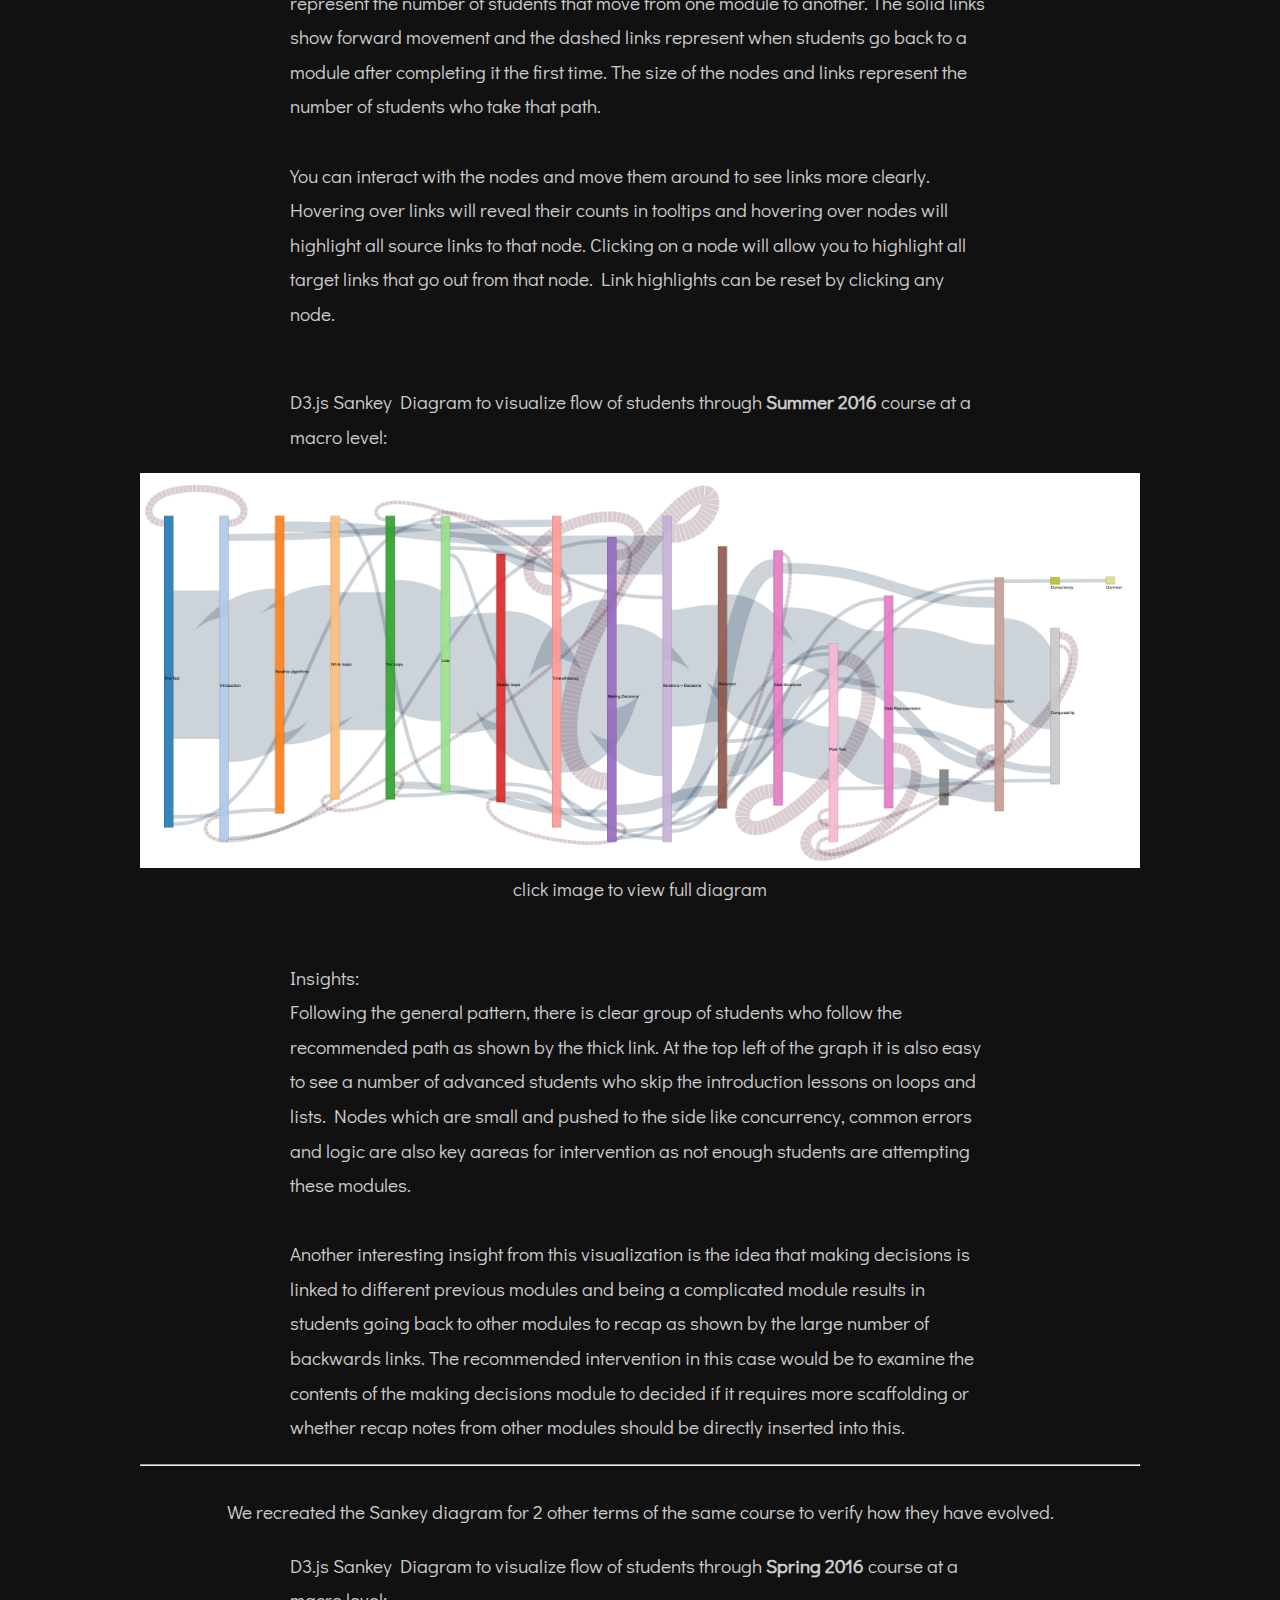
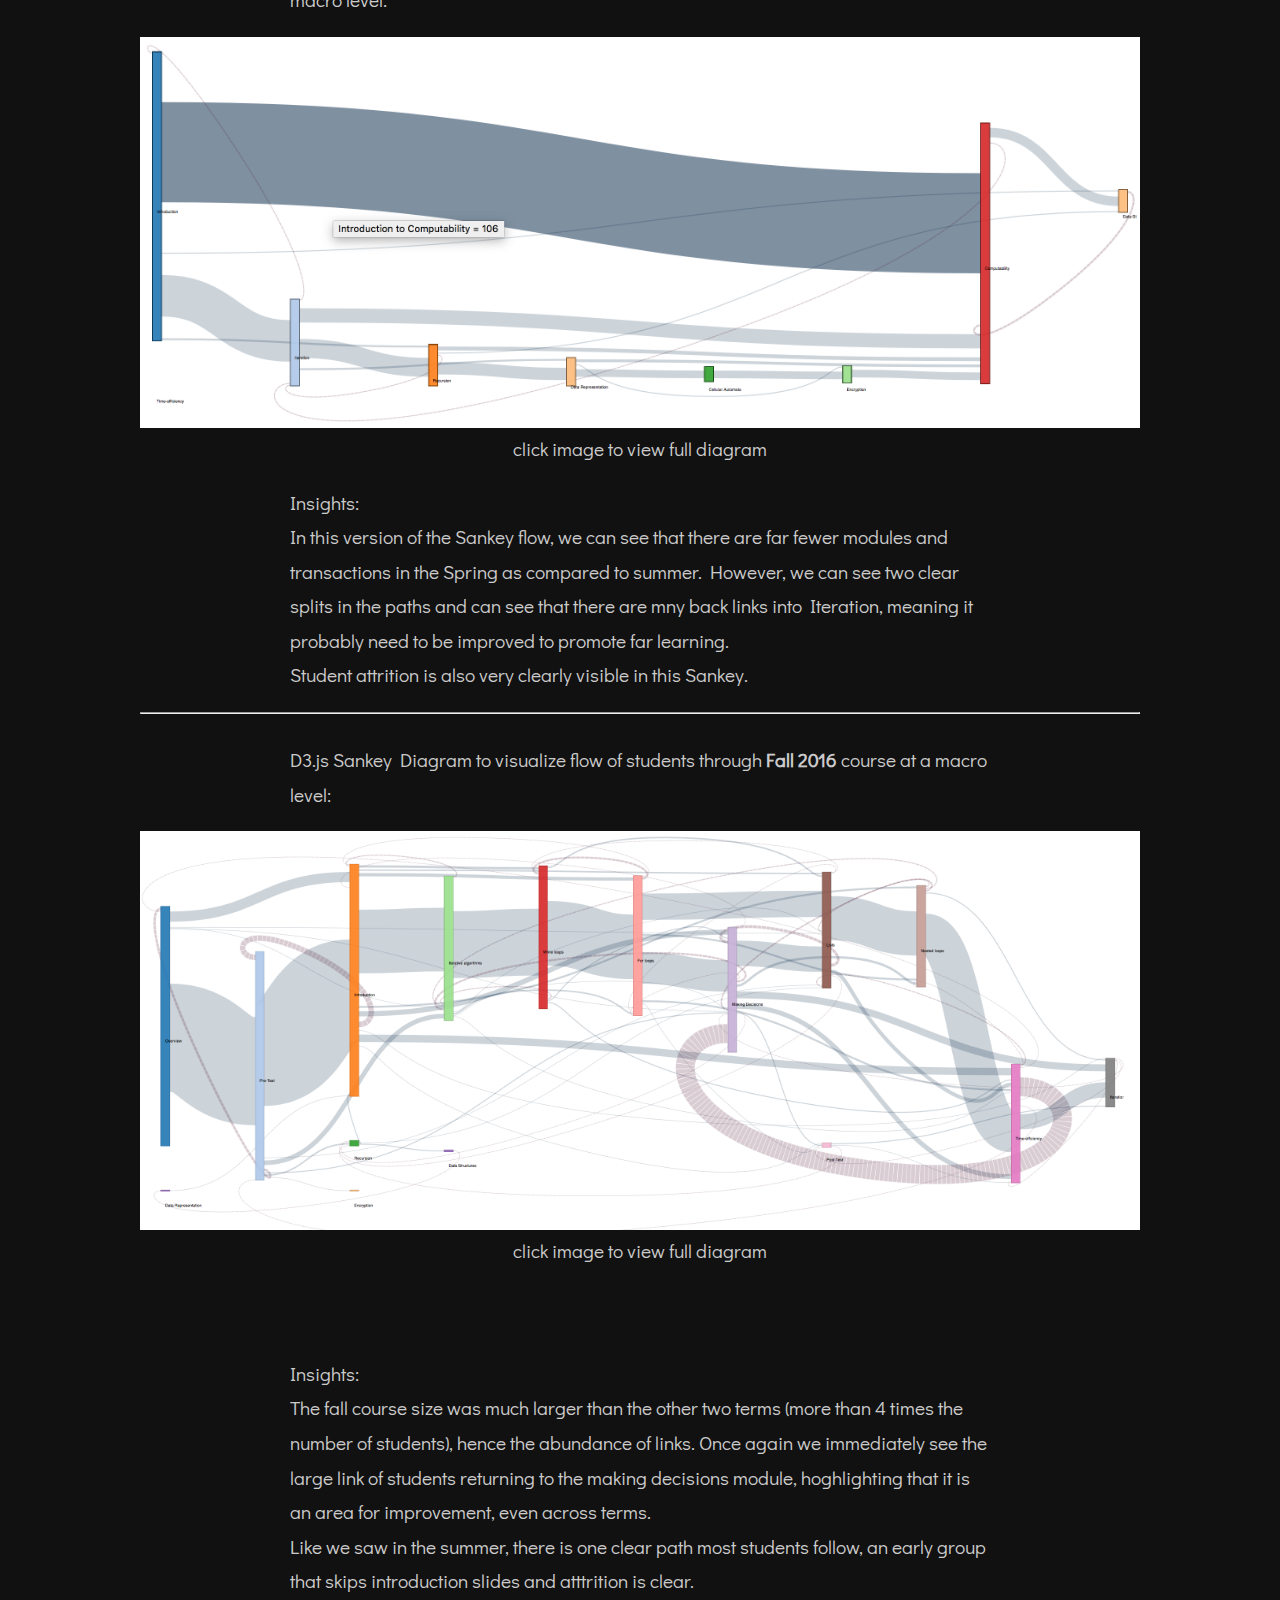
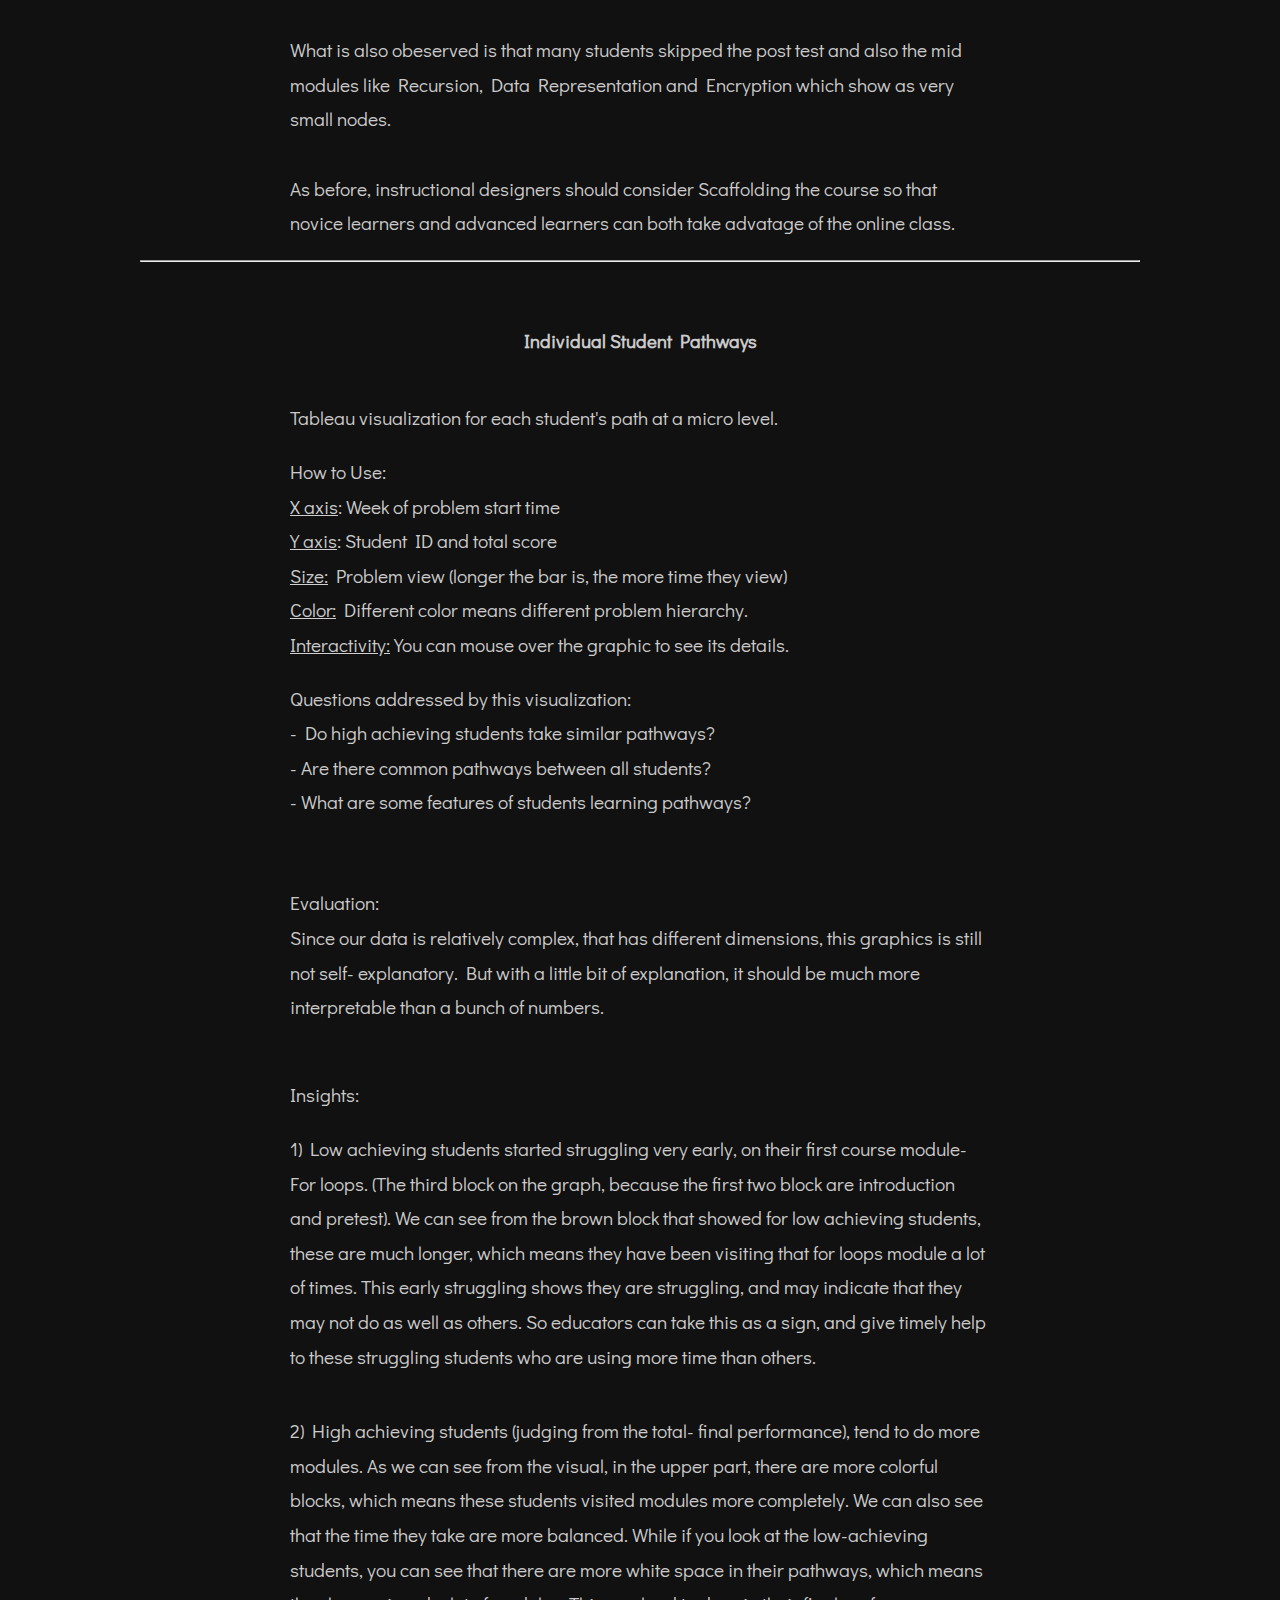
==== commit 6f45f4c4: "fixed menubar" ====
--- a/index.html
+++ b/index.html
@@ -39,12 +39,12 @@
 			<div id="menu">
 				<ul>
 					<!-- <li class="active"><a href="#header-wrapper" accesskey="1" title="">Top</a></li> -->
-					<li><a href="#motivation" accesskey="1" title="">Motivation</a></li>
+					<!-- <li><a href="#motivation" accesskey="1" title="">Motivation</a></li> -->
 					<li><a href="#objectives" accesskey="2" title="">Objectives</a></li>
-					<li><a href="#about-dataset" accesskey="3" title="">About Dataset</a></li>
+					<li><a href="#about-dataset" accesskey="3" title="">Dataset</a></li>
 					<li><a href="#quality" accesskey="4" title="">Data Quality</a></li>
-					<li><a href="#exploratory" accesskey="5" title="">Data Exploration</a></li>
-					<li><a href="#data-analysis" accesskey="6" title="">Data Analysis</a></li>
+					<li><a href="#exploratory" accesskey="5" title="">Exploration</a></li>
+					<li><a href="#data-analysis" accesskey="6" title="">Analysis</a></li>
 					<li><a href="#conclusions" accesskey="7" title="">Conclusions</a></li>
 				</ul>
 			</div>
@@ -714,9 +714,10 @@
 					<script type='text/javascript'>                    var divElement = document.getElementById('viz1544291691907'); var vizElement = divElement.getElementsByTagName('object')[0]; vizElement.style.width = '100%'; vizElement.style.height = (divElement.offsetWidth * 0.75) + 'px'; var scriptElement = document.createElement('script'); scriptElement.src = 'https://public.tableau.com/javascripts/api/viz_v1.js'; vizElement.parentNode.insertBefore(scriptElement, vizElement);                </script>
 
 
-
-					<p>These are observational studies that are conducted in an ex-post facto manner as the data is already available
-						on DataShop.</p>
+					<br><br>
+
+					<p style="text-align: left;"><strong>The following are observational studies that are conducted in an ex-post facto manner as the data is already available
+						on DataShop.</strong></p>
 
 					<p style="text-align:left; width: 70%;margin-left:15%;"><strong><u>Hypotheses to be tested: </u></strong><br /><br />
 
